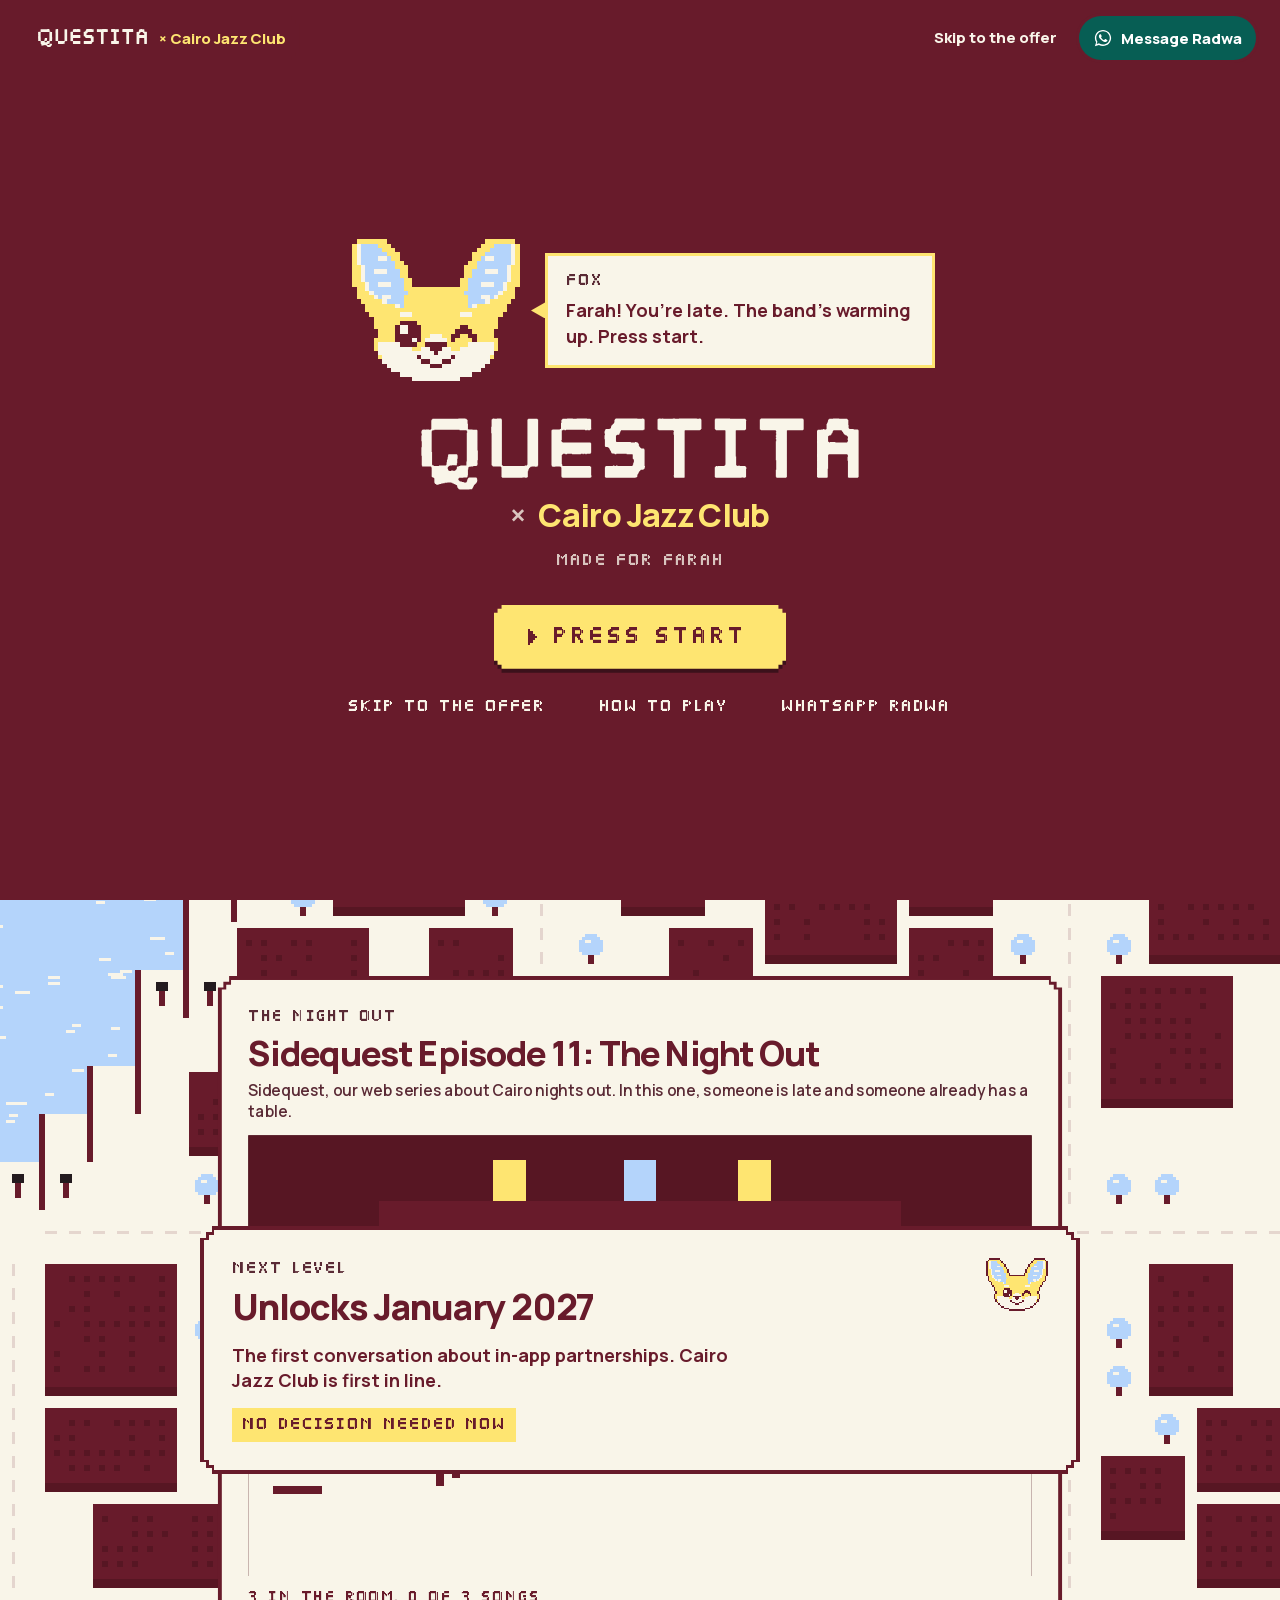
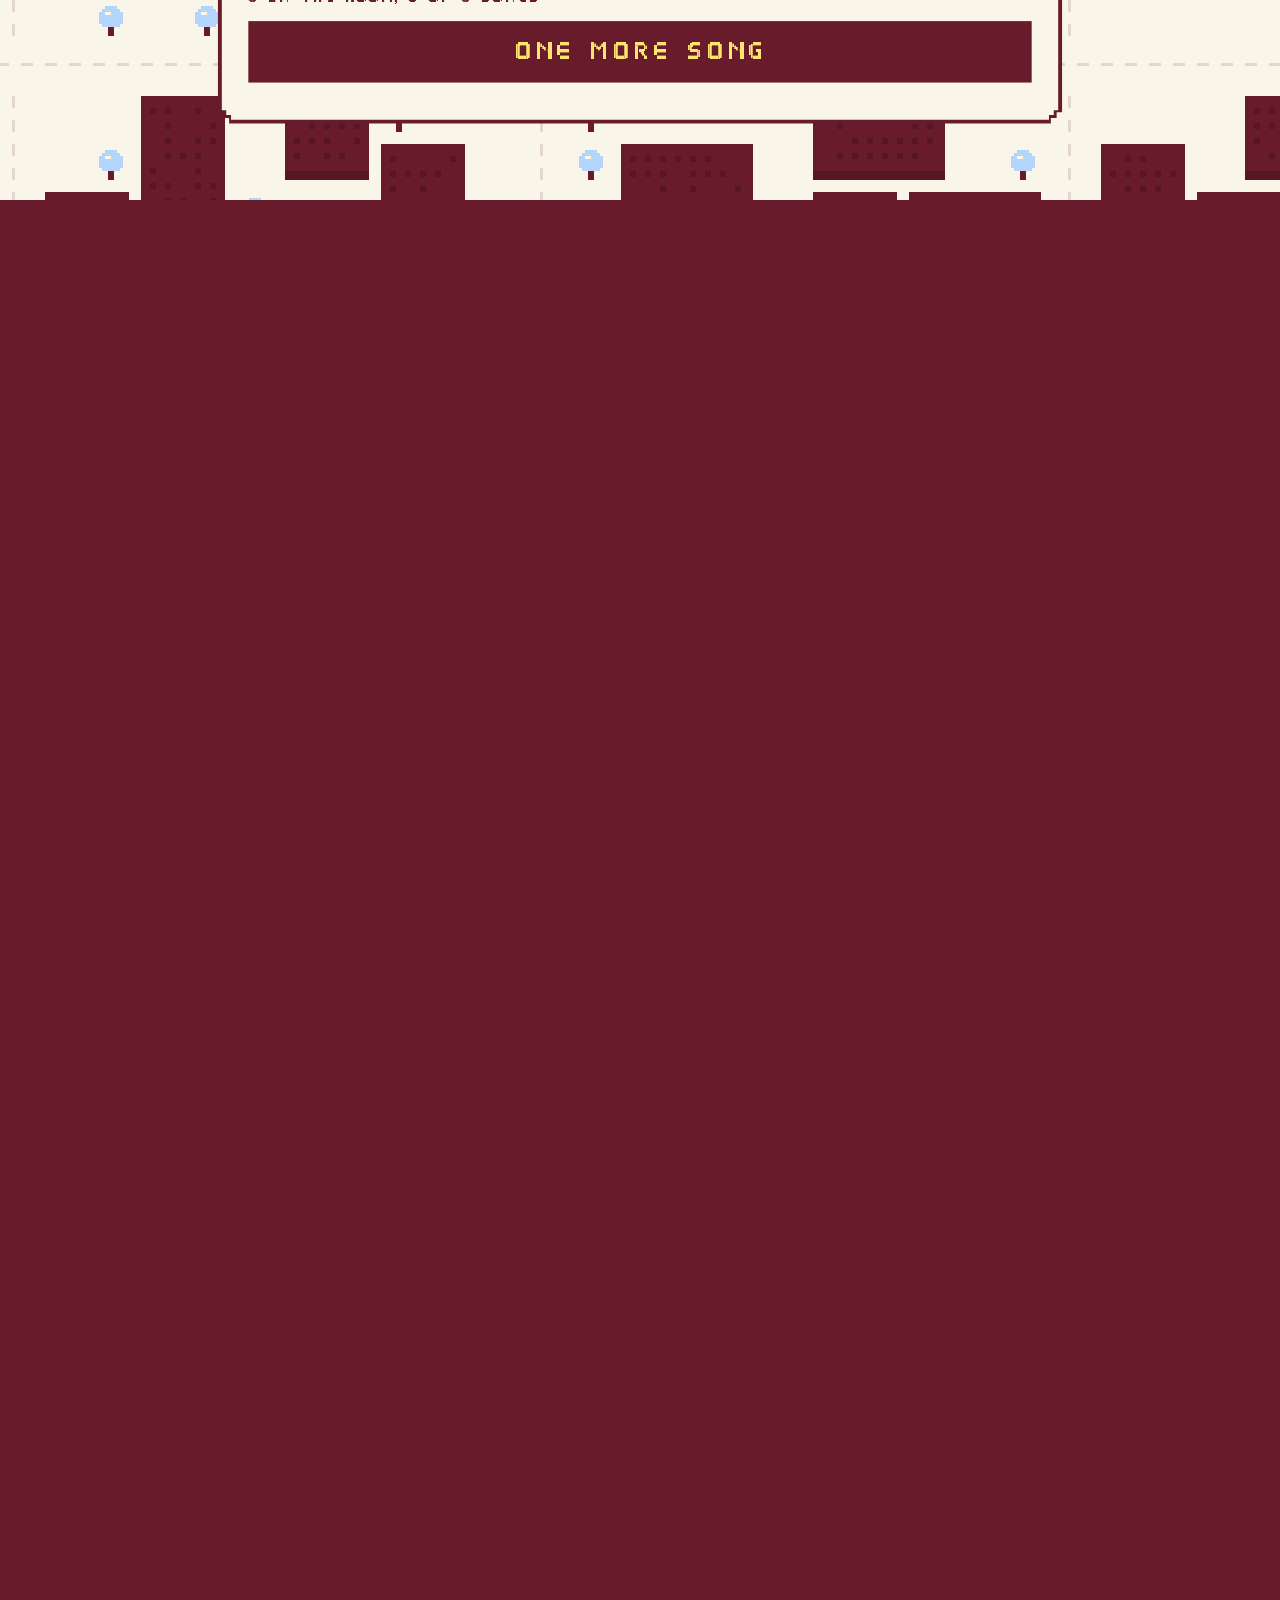
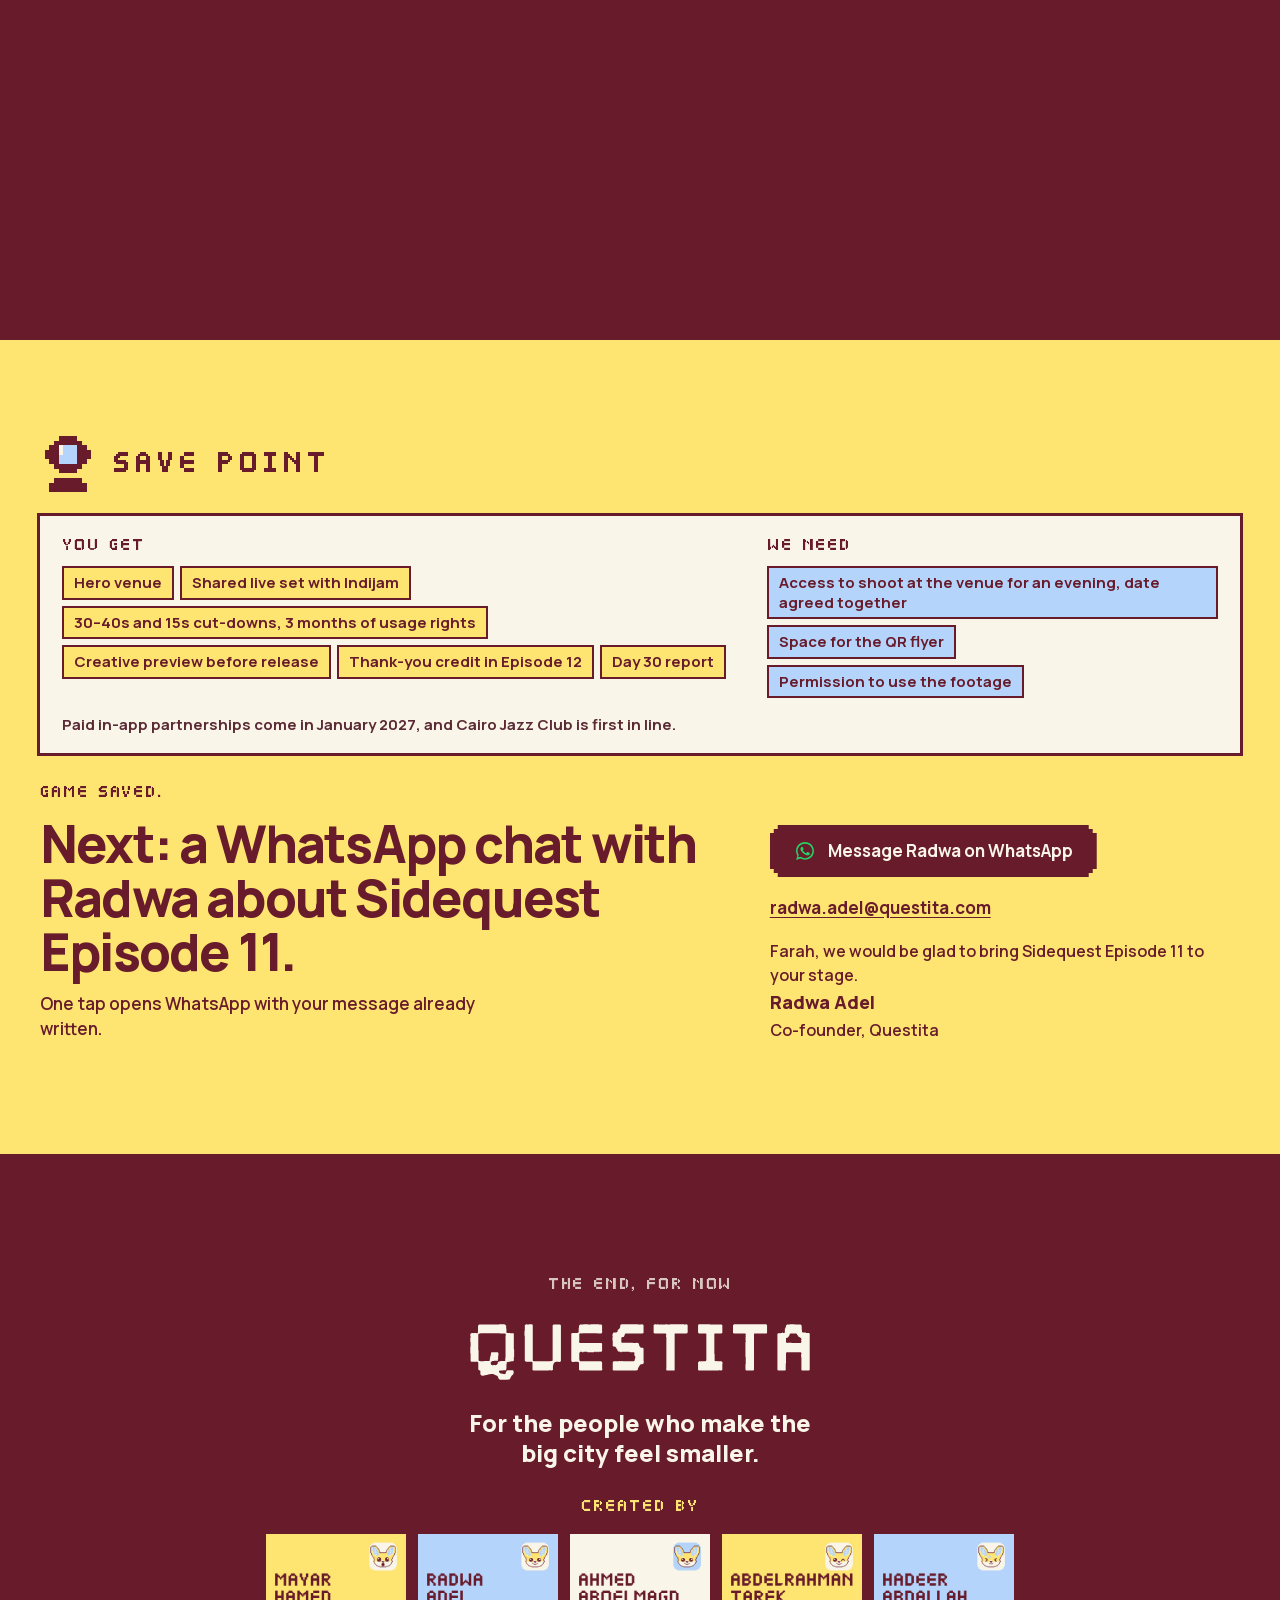
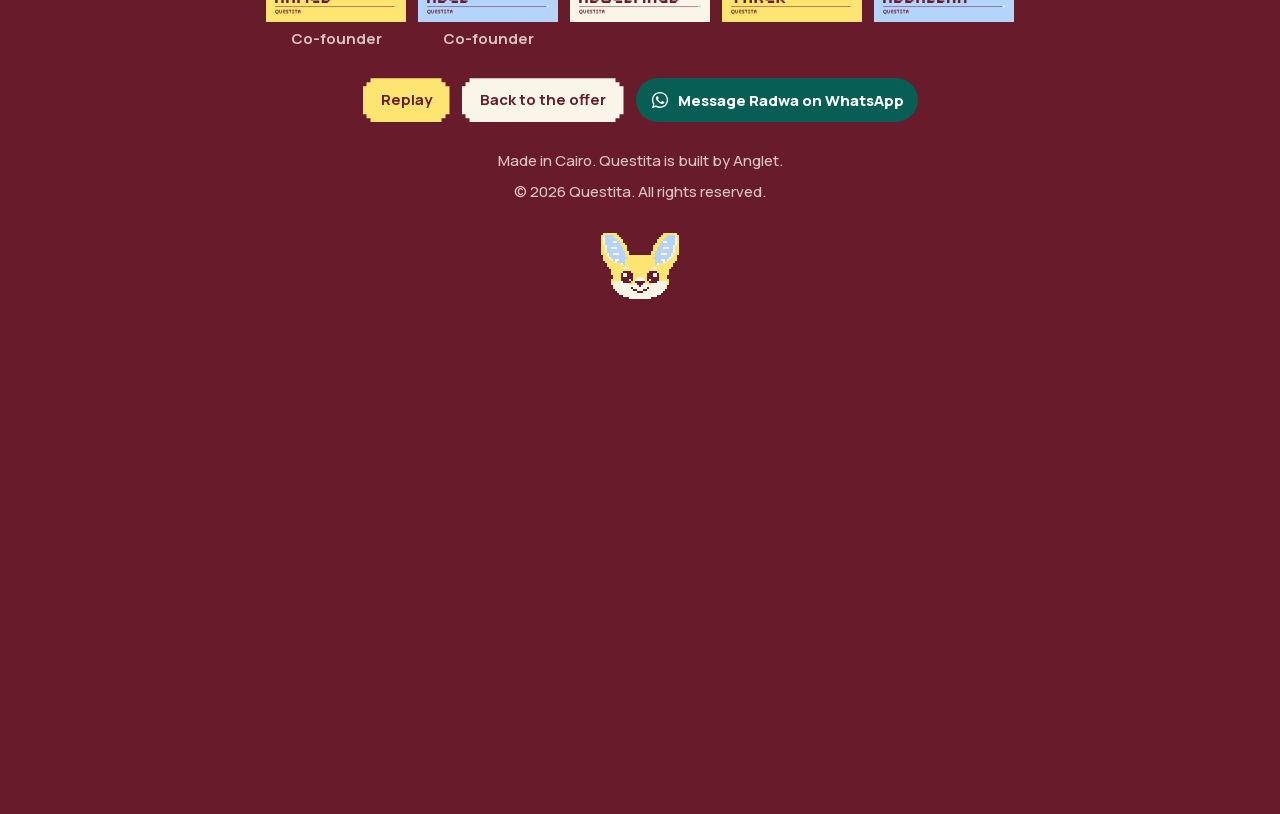
==== cairo-jazz-quest-a/index.html @ f8e09a94 "Publish Cairo Jazz Club pitch pages and version chooser Original page plus Options A, B and C, and a" ====
<!DOCTYPE html><html lang="en" class="manrope_8872c2a9-module__LE2TAW__variable pixel_f422333e-module__svXGYq__variable"><head><meta charSet="utf-8"/><meta name="viewport" content="width=device-width, initial-scale=1, viewport-fit=cover"/><link rel="preload" href="/_next/static/media/QuestitaPixelExtended-s.p.1l_4lceh2gwua.woff" as="font" crossorigin="" type="font/woff"/><link rel="preload" href="/_next/static/media/a343f882a40d2cc9-s.p.1sj6eobyi31rd.woff2" as="font" crossorigin="" type="font/woff2"/><link rel="preload" as="image" href="/fox/Questita_wordmark_coconutmilk.svg"/><link rel="stylesheet" href="/_next/static/chunks/1z2zkh447yaiy.css" data-precedence="next"/><link rel="stylesheet" href="/_next/static/chunks/3a187uwo_up68.css" data-precedence="next"/><link rel="preload" as="script" fetchPriority="low" href="/_next/static/chunks/1-_0vpsgswkva.js"/><script src="/_next/static/chunks/0hjd_rs7u2m0e.js" async=""></script><script src="/_next/static/chunks/1rj7ns8rte9vc.js" async=""></script><script src="/_next/static/chunks/turbopack-3wejimtpxeyr7.js" async=""></script><script src="/_next/static/chunks/1on7xxn29m-h7.js" async=""></script><script src="/_next/static/chunks/30-070nxgtt6w.js" async=""></script><script src="/_next/static/chunks/1-k0j6_ywgs4f.js" async=""></script><script src="/cairo-jazz-quest-a/cj-page.js" async=""></script><meta name="theme-color" content="#681B2B"/><title>Questita x Cairo Jazz: made for Farah</title><meta name="description" content="A private partnership proposal from Questita and Anglet, made for Farah at Cairo Jazz Club."/><meta name="robots" content="noindex, nofollow"/><meta property="og:title" content="Questita x Cairo Jazz: made for Farah"/><meta property="og:description" content="A private partnership proposal for Cairo Jazz."/><meta property="og:site_name" content="Questita"/><meta property="og:type" content="website"/><meta name="twitter:card" content="summary"/><meta name="twitter:title" content="Questita x Cairo Jazz: made for Farah"/><meta name="twitter:description" content="A private partnership proposal for Cairo Jazz."/><link rel="icon" href="/fox/Questita_app_icon.svg"/><meta name="next-size-adjust" content=""/><script>(function(){try{var d=document.documentElement,b="",p=location.pathname;if(b&&p.indexOf(b)===0)p=p.slice(b.length);if(p===''||p==='/'||p==='/index.html')return;if(matchMedia('(prefers-reduced-motion: reduce)').matches)return;d.classList.add('intro');if(p.indexOf('/poster')===0){var seen=null;try{seen=sessionStorage.getItem('questita:preloaded')}catch(e){}if(!seen)d.setAttribute('data-preload','')}setTimeout(function(){d.classList.remove('intro')},6000)}catch(e){}})();</script><script src="/_next/static/chunks/0cz1d0mv5g_q7.js" noModule=""></script><link rel="stylesheet" href="/cairo-jazz-quest-a/cj.css"/></head><body><div hidden=""><!--$--><!--/$--></div><div class="quest2 overflow-x-clip bg-merlot"><a href="#plain-stops" class="skip-link">Skip the game</a><div class="q2-hud"><div class="pointer-events-none fixed inset-x-0 top-0 z-50 flex items-start justify-between gap-3 px-3 pt-3 sm:px-6 sm:pt-4"><a href="#title" class="q2-panel px-bg pointer-events-auto flex shrink-0 items-center jq-hud-brand" aria-label="Questita x Cairo Jazz Club, back to the title screen"><img alt="" width="1148" height="189" class="h-[14px] w-auto min-[360px]:h-[16px] sm:h-[18px]" src="/fox/Questita_wordmark_coconutmilk.svg"><span class="jq-hud-x" aria-hidden="true">× Cairo Jazz Club</span></a><div class="pointer-events-auto flex items-center gap-1.5 min-[360px]:gap-2"><button type="button" class="jq-hud-skip q2-panel px-bg " tabindex="-1" aria-hidden="true">Skip to the offer</button><a href="https://wa.me/201158263387?text=Hi%20Radwa%2C%20it%E2%80%99s%20Farah%20from%20Cairo%20Jazz%20Club.%20I%20played%20the%20Episode%2011%20quest%20and%20I%E2%80%99d%20like%20to%20talk%20about%20it." target="_blank" rel="noopener noreferrer" class="jq-wa-pill" aria-label="Message Radwa on WhatsApp (opens WhatsApp)"><svg viewBox="0 0 32 32" class="jq-wa-ico" aria-hidden="true" focusable="false"><path fill="currentColor" d="M16 3C8.8 3 3 8.7 3 15.8c0 2.5.7 4.9 2 7L3 29l6.4-2c2 1.1 4.3 1.7 6.6 1.7 7.2 0 13-5.7 13-12.8S23.2 3 16 3zm0 23.4c-2.1 0-4.1-.6-5.9-1.7l-.4-.3-3.8 1.2 1.2-3.7-.3-.4a10.4 10.4 0 0 1-1.6-5.6C5.2 10 10 5.3 16 5.3s10.8 4.7 10.8 10.5S22 26.4 16 26.4zm5.9-7.8c-.3-.2-1.9-1-2.2-1-.3-.1-.5-.2-.7.2l-1 1.2c-.2.2-.4.2-.7.1-.3-.2-1.4-.5-2.6-1.6-1-.9-1.6-1.9-1.8-2.2-.2-.3 0-.5.1-.7l.5-.6.3-.5v-.6l-1-2.4c-.3-.6-.5-.5-.7-.5h-.6c-.2 0-.6.1-.9.4-.3.3-1.2 1.1-1.2 2.7s1.2 3.2 1.4 3.4c.2.2 2.4 3.6 5.8 5 .8.3 1.4.5 1.9.7.8.2 1.5.2 2.1.1.6-.1 1.9-.8 2.2-1.5.3-.7.3-1.3.2-1.5-.1-.1-.3-.2-.6-.3z"></path></svg><span class="jq-wa-long" aria-hidden="true">Message Radwa</span><span class="jq-wa-short" aria-hidden="true">WhatsApp</span></a><button type="button" class="q2-panel px-bg grid h-11 w-11 place-items-center text-coconut md:hidden" aria-expanded="false" aria-controls="q2-menu" aria-label="Open menu"><span class="burger " aria-hidden="true"></span></button></div></div><div class="q2-xp  " role="group" aria-label="Experience: 0 of 9 stops. Fast travel." inert=""><span class="font-px jq-xp-k text-coconut" aria-hidden="true">XP</span><span class="flex items-center"><button type="button" class="q2-cellbtn  " aria-label="The night out" aria-disabled="false"><span class="q2-xp-cell "></span></button><button type="button" class="q2-cellbtn is-locked " aria-label="The quest board, locked" aria-disabled="true"><span class="q2-xp-cell "></span></button><span class="jq-xp-route"><span class="jq-xp-route-k" aria-hidden="true">The route</span><span class="flex"><button type="button" class="q2-cellbtn is-locked " aria-label="Signpost 01, locked" aria-disabled="true"><span class="q2-xp-cell "></span></button><button type="button" class="q2-cellbtn is-locked " aria-label="Signpost 02, locked" aria-disabled="true"><span class="q2-xp-cell "></span></button><button type="button" class="q2-cellbtn is-locked " aria-label="Signpost 03, locked" aria-disabled="true"><span class="q2-xp-cell "></span></button><button type="button" class="q2-cellbtn is-locked " aria-label="Signpost 04, locked" aria-disabled="true"><span class="q2-xp-cell "></span></button></span></span><button type="button" class="q2-cellbtn is-locked " aria-label="Night falls, locked" aria-disabled="true"><span class="q2-xp-cell "></span></button><button type="button" class="q2-cellbtn is-locked " aria-label="Unlocks January 2027, locked" aria-disabled="true"><span class="q2-xp-cell "></span></button><button type="button" class="q2-cellbtn is-locked " aria-label="Save point, locked" aria-disabled="true"><span class="q2-xp-cell "></span></button></span></div><p class="jq-xp-count font-px " aria-hidden="true"><span class="jq-xp-count-k">XP</span> 0/9</p><div class="q2-controls" role="group" aria-label="Game controls"><button type="button" class="q2-ctl q2-panel px-bg" aria-label="Back: previous stop" aria-disabled="true"><span class="q2-ctl-tri is-back" aria-hidden="true"></span><span class="q2-ctl-label">Back</span></button><button type="button" class="q2-ctl q2-panel px-bg q2-ctl-auto " aria-pressed="false" aria-disabled="false" aria-label="Auto play"><span class="q2-ctl-led" aria-hidden="true"></span><span aria-hidden="true">Auto</span></button><button type="button" class="q2-ctl q2-panel px-bg is-primary" aria-label="Next stop" aria-disabled="false"><span class="q2-ctl-label">Next</span><span class="q2-ctl-tri" aria-hidden="true"></span></button><p class="sr-only" role="status" aria-live="polite"></p></div></div><main id="main" tabindex="-1" class="outline-none"><section id="title" aria-labelledby="q2-title" class="q2-title jq-title on-dark relative flex min-h-[100dvh] flex-col items-center justify-center bg-merlot px-4 pb-16 pt-28 text-center text-coconut"><div class="jq-title-a"><div class="jq-title-hook"><div class="q2-title-fox w-[164px] sm:w-[246px]"><div class="relative " role="img" aria-label="The Questita fox" data-frame="happy"><div style="transform-origin: 50% 80%;"><svg viewBox="0 0 41 35" width="100%" shape-rendering="crispEdges" class="h-auto w-full overflow-visible" focusable="false"><path d="M0 2h1v10h-1zM1 1h1v1h-1zM1 12h1v3h-1zM2 15h1v1h-1zM2 0h7v1h-7zM3 16h1v2h-1zM4 18h1v1h-1zM5 19h1v3h-1zM5 24h1v3h-1zM6 22h1v2h-1zM6 27h1v2h-1zM7 29h1v1h-1zM8 30h1v1h-1zM9 1h1v1h-1zM9 31h1v1h-1zM10 2h1v1h-1zM10 32h2v1h-2zM11 3h1v1h-1zM11 21h1v2h-1zM11 24h4v1h-4zM11 23h6v1h-6zM12 4h1v2h-1zM12 33h3v1h-3zM12 20h4v1h-4zM12 25h4v1h-4zM13 6h1v1h-1zM14 7h1v3h-1zM14 21h3v2h-3zM15 10h1v1h-1zM15 11h11v1h-11zM15 34h11v1h-11zM16 24h1v1h-1zM16 28h1v1h-1zM17 29h2v1h-2zM18 25h5v1h-5zM19 26h3v1h-3zM19 30h3v1h-3zM20 27h1v1h-1zM22 29h2v1h-2zM24 24h1v1h-1zM24 28h1v1h-1zM24 21h3v2h-3zM24 23h6v1h-6zM25 10h1v1h-1zM25 20h4v1h-4zM25 25h4v1h-4zM26 7h1v3h-1zM26 33h3v1h-3zM26 24h4v1h-4zM27 6h1v1h-1zM28 4h1v2h-1zM29 3h1v1h-1zM29 21h1v2h-1zM29 32h2v1h-2zM30 2h1v1h-1zM31 1h1v1h-1zM31 31h1v1h-1zM32 30h1v1h-1zM32 0h7v1h-7zM33 29h1v1h-1zM34 22h1v2h-1zM34 27h1v2h-1zM35 19h1v3h-1zM35 24h1v3h-1zM36 18h1v1h-1zM37 16h1v2h-1zM38 15h1v1h-1zM39 1h1v1h-1zM39 12h1v3h-1zM40 2h1v10h-1z" fill="#681B2B"></path><path d="M1 2h1v5h-1zM1 7h2v4h-2zM1 11h3v1h-3zM2 12h2v1h-2zM2 13h3v1h-3zM2 14h4v1h-4zM2 1h7v1h-7zM3 15h5v1h-5zM4 16h7v1h-7zM4 17h33v1h-33zM5 18h7v1h-7zM6 25h1v2h-1zM6 21h5v1h-5zM6 24h5v1h-5zM6 20h6v1h-6zM6 19h29v1h-29zM7 28h1v1h-1zM7 2h3v1h-3zM7 22h4v2h-4zM8 3h3v1h-3zM9 4h3v1h-3zM10 5h2v1h-2zM11 6h2v1h-2zM11 7h3v1h-3zM12 8h2v2h-2zM13 10h2v2h-2zM13 12h15v1h-15zM13 14h15v3h-15zM14 13h13v1h-13zM15 26h2v1h-2zM15 18h11v1h-11zM16 25h2v1h-2zM16 20h9v1h-9zM17 24h1v1h-1zM17 23h2v1h-2zM17 21h7v2h-7zM22 23h2v1h-2zM23 24h1v1h-1zM23 25h2v1h-2zM24 26h2v1h-2zM26 10h2v2h-2zM27 8h2v2h-2zM27 7h3v1h-3zM28 6h2v1h-2zM29 5h2v1h-2zM29 4h3v1h-3zM29 20h6v1h-6zM29 18h7v1h-7zM30 3h3v1h-3zM30 22h4v2h-4zM30 21h5v1h-5zM30 24h5v1h-5zM30 16h7v1h-7zM31 2h3v1h-3zM32 1h7v1h-7zM33 28h1v1h-1zM33 15h5v1h-5zM34 25h1v2h-1zM35 14h4v1h-4zM36 13h3v1h-3zM37 12h2v1h-2zM37 11h3v1h-3zM38 7h2v4h-2zM39 2h1v5h-1z" fill="#FEE571"></path><path d="M3 2h4v1h-4zM3 5h4v1h-4zM3 3h5v1h-5zM3 4h6v1h-6zM3 6h8v1h-8zM4 8h2v1h-2zM4 7h7v1h-7zM4 9h8v1h-8zM4 10h9v1h-9zM5 11h2v1h-2zM5 12h8v1h-8zM6 13h8v1h-8zM7 14h1v1h-1zM9 5h1v1h-1zM9 8h3v1h-3zM9 15h4v1h-4zM10 11h3v1h-3zM10 14h3v1h-3zM12 16h1v1h-1zM27 13h8v1h-8zM28 16h1v1h-1zM28 11h3v1h-3zM28 14h3v1h-3zM28 15h4v1h-4zM28 12h8v1h-8zM28 10h9v1h-9zM29 8h3v1h-3zM29 9h8v1h-8zM30 7h7v1h-7zM30 6h8v1h-8zM31 5h1v1h-1zM32 4h6v1h-6zM33 14h1v1h-1zM33 3h5v1h-5zM34 11h2v1h-2zM34 2h4v1h-4zM34 5h4v1h-4zM35 8h2v1h-2z" fill="#B4D4FB"></path><path d="M2 2h1v5h-1zM3 7h1v4h-1zM4 11h1v2h-1zM5 13h1v1h-1zM6 14h1v1h-1zM6 8h3v1h-3zM7 5h2v1h-2zM7 11h3v1h-3zM7 25h5v1h-5zM7 26h8v1h-8zM7 27h13v1h-13zM8 15h1v1h-1zM8 14h2v1h-2zM8 28h8v1h-8zM8 29h9v1h-9zM9 30h10v1h-10zM10 31h21v1h-21zM11 16h1v1h-1zM12 18h3v1h-3zM12 32h17v1h-17zM15 24h1v1h-1zM15 33h11v1h-11zM17 26h2v1h-2zM17 28h7v1h-7zM18 24h5v1h-5zM19 23h3v1h-3zM19 29h3v1h-3zM21 27h13v1h-13zM22 26h2v1h-2zM22 30h10v1h-10zM24 29h9v1h-9zM25 24h1v1h-1zM25 28h8v1h-8zM26 18h3v1h-3zM26 26h8v1h-8zM29 16h1v1h-1zM29 25h5v1h-5zM31 14h2v1h-2zM31 11h3v1h-3zM32 15h1v1h-1zM32 5h2v1h-2zM32 8h3v1h-3zM34 14h1v1h-1zM35 13h1v1h-1zM36 11h1v2h-1zM37 7h1v4h-1zM38 2h1v5h-1z" fill="#F9F5E9"></path><g><path d="M12 21h2v2h-2zM27 21h2v2h-2z" fill="#F9F5E9"></path></g></svg></div></div></div><p class="jq-bubble"><span class="jq-bubble-k font-px">Fox</span>Farah! You’re late. The band’s warming up. Press start.</p></div><div class="jq-lockup"><img alt="" width="1148" height="189" class="jq-logo-img jq-logo-title" src="/fox/Questita_wordmark_coconutmilk.svg"><h1 id="q2-title" class="jq-lockup-h"><span class="sr-only">Questita </span><span class="jq-lockup-x" aria-hidden="true">×</span><span class="sr-only">x </span><span>Cairo Jazz Club</span></h1></div><p class="jq-made">Made for Farah</p></div><div class="jq-title-b"><button type="button" class="btn btn-yellow jq-start font-px"><span class="q2-cursor" aria-hidden="true"></span>Press start</button><ul class="q2-menu jq-title-menu" aria-label="Menu"><li class="relative"><button type="button" class="font-px jq-sec"><span class="q2-cursor " aria-hidden="true"></span>Skip to the offer</button></li><li class="relative"><button type="button" aria-expanded="false" aria-controls="q2-how-line" class="font-px jq-sec"><span class="q2-cursor " aria-hidden="true"></span>How to play</button><div id="q2-how-line" class="q2-how q2-panel px-bg jq-how" hidden=""><ul><li><span class="jq-how-ico is-next" aria-hidden="true"><span class="q2-ctl-tri "></span></span><span>Tap Next to walk to the next stop.<span class="jq-how-key"> Keyboard: Space or →</span></span></li><li><span class="jq-how-ico is-back" aria-hidden="true"><span class="q2-ctl-tri is-back"></span></span><span>Tap Back to go one stop back.<span class="jq-how-key"> Keyboard: ←</span></span></li><li><span class="jq-how-ico is-bang" aria-hidden="true">!</span><span>Tap the ! on the map to open a quest.<span class="jq-how-key"> Keyboard: Tab, then Enter</span></span></li></ul></div></li><li class="relative"><button type="button" class="font-px jq-sec"><span class="q2-cursor " aria-hidden="true"></span>WhatsApp Radwa<span class="sr-only"> (opens WhatsApp)</span></button></li></ul></div></section><section id="map" aria-label="The map of Cairo" class="q2-scene relative bg-merlot"><div class="relative h-[100svh] w-full overflow-clip bg-coconut"><h2 class="sr-only">Play the quest</h2><canvas class="pixelated absolute inset-0" aria-hidden="true"></canvas><div class="pointer-events-none absolute left-0 top-0 will-change-transform"><div class="q2-bigsign   " aria-hidden="true" style="left: 1629.46px; top: 2857.46px;"><div class="q2-bigsign-clip"><div class="q2-bigsign-in"><div class="q2-bigsign-board px-frame px-corners" style="--step: 4px; --frame-w: 4px;"><div class="px-frame-in px-corners grid place-items-center bg-coconut" style="--step: 3px;"><span class="font-px q2-bigsign-num">01</span></div></div><span class="q2-bigsign-post"></span></div></div><span class="q2-bigsign-ground"></span><span class="q2-bigsign-label font-px t-px1">The venue</span></div><div class="q2-bigsign   " aria-hidden="true" style="left: 1814.41px; top: 3206.48px;"><div class="q2-bigsign-clip"><div class="q2-bigsign-in"><div class="q2-bigsign-board px-frame px-corners" style="--step: 4px; --frame-w: 4px;"><div class="px-frame-in px-corners grid place-items-center bg-coconut" style="--step: 3px;"><span class="font-px q2-bigsign-num">02</span></div></div><span class="q2-bigsign-post"></span></div></div><span class="q2-bigsign-ground"></span><span class="q2-bigsign-label font-px t-px1">Your channels</span></div><div class="q2-bigsign   " aria-hidden="true" style="left: 2061.89px; top: 3522.81px;"><div class="q2-bigsign-clip"><div class="q2-bigsign-in"><div class="q2-bigsign-board px-frame px-corners" style="--step: 4px; --frame-w: 4px;"><div class="px-frame-in px-corners grid place-items-center bg-coconut" style="--step: 3px;"><span class="font-px q2-bigsign-num">03</span></div></div><span class="q2-bigsign-post"></span></div></div><span class="q2-bigsign-ground"></span><span class="q2-bigsign-label font-px t-px1">Credit and numbers</span></div><div class="q2-bigsign   " aria-hidden="true" style="left: 2182.2px; top: 3901.47px;"><div class="q2-bigsign-clip"><div class="q2-bigsign-in"><div class="q2-bigsign-board px-frame px-corners" style="--step: 4px; --frame-w: 4px;"><div class="px-frame-in px-corners grid place-items-center bg-coconut" style="--step: 3px;"><span class="font-px q2-bigsign-num">04</span></div></div><span class="q2-bigsign-post"></span></div></div><span class="q2-bigsign-ground"></span><span class="q2-bigsign-label font-px t-px1">The flyer</span></div><div class="q2-bang " aria-hidden="true" style="left: 3047.16px; top: 536px;"><span>!</span></div><div class="q2-bang " aria-hidden="true" style="left: 2506.82px; top: 4424px;"><span>!</span></div><button type="button" class="q2-marker pointer-events-auto  " tabindex="-1" aria-hidden="true" aria-expanded="false" aria-label="Club quest: One More Song, A night out, a table to fill" style="left: 1980.35px; top: 1728px;"><span aria-hidden="true">!</span></button><div class="q2-avatar" aria-hidden="true"><div class="q2-avatar-in"><div class="relative " aria-hidden="true" data-frame="happy"><div style="transform-origin: 50% 80%;"><svg viewBox="0 0 41 35" width="100%" shape-rendering="crispEdges" class="h-auto w-full overflow-visible" focusable="false"><path d="M0 2h1v10h-1zM1 1h1v1h-1zM1 12h1v3h-1zM2 15h1v1h-1zM2 0h7v1h-7zM3 16h1v2h-1zM4 18h1v1h-1zM5 19h1v3h-1zM5 24h1v3h-1zM6 22h1v2h-1zM6 27h1v2h-1zM7 29h1v1h-1zM8 30h1v1h-1zM9 1h1v1h-1zM9 31h1v1h-1zM10 2h1v1h-1zM10 32h2v1h-2zM11 3h1v1h-1zM11 21h1v2h-1zM11 24h4v1h-4zM11 23h6v1h-6zM12 4h1v2h-1zM12 33h3v1h-3zM12 20h4v1h-4zM12 25h4v1h-4zM13 6h1v1h-1zM14 7h1v3h-1zM14 21h3v2h-3zM15 10h1v1h-1zM15 11h11v1h-11zM15 34h11v1h-11zM16 24h1v1h-1zM16 28h1v1h-1zM17 29h2v1h-2zM18 25h5v1h-5zM19 26h3v1h-3zM19 30h3v1h-3zM20 27h1v1h-1zM22 29h2v1h-2zM24 24h1v1h-1zM24 28h1v1h-1zM24 21h3v2h-3zM24 23h6v1h-6zM25 10h1v1h-1zM25 20h4v1h-4zM25 25h4v1h-4zM26 7h1v3h-1zM26 33h3v1h-3zM26 24h4v1h-4zM27 6h1v1h-1zM28 4h1v2h-1zM29 3h1v1h-1zM29 21h1v2h-1zM29 32h2v1h-2zM30 2h1v1h-1zM31 1h1v1h-1zM31 31h1v1h-1zM32 30h1v1h-1zM32 0h7v1h-7zM33 29h1v1h-1zM34 22h1v2h-1zM34 27h1v2h-1zM35 19h1v3h-1zM35 24h1v3h-1zM36 18h1v1h-1zM37 16h1v2h-1zM38 15h1v1h-1zM39 1h1v1h-1zM39 12h1v3h-1zM40 2h1v10h-1z" fill="#681B2B"></path><path d="M1 2h1v5h-1zM1 7h2v4h-2zM1 11h3v1h-3zM2 12h2v1h-2zM2 13h3v1h-3zM2 14h4v1h-4zM2 1h7v1h-7zM3 15h5v1h-5zM4 16h7v1h-7zM4 17h33v1h-33zM5 18h7v1h-7zM6 25h1v2h-1zM6 21h5v1h-5zM6 24h5v1h-5zM6 20h6v1h-6zM6 19h29v1h-29zM7 28h1v1h-1zM7 2h3v1h-3zM7 22h4v2h-4zM8 3h3v1h-3zM9 4h3v1h-3zM10 5h2v1h-2zM11 6h2v1h-2zM11 7h3v1h-3zM12 8h2v2h-2zM13 10h2v2h-2zM13 12h15v1h-15zM13 14h15v3h-15zM14 13h13v1h-13zM15 26h2v1h-2zM15 18h11v1h-11zM16 25h2v1h-2zM16 20h9v1h-9zM17 24h1v1h-1zM17 23h2v1h-2zM17 21h7v2h-7zM22 23h2v1h-2zM23 24h1v1h-1zM23 25h2v1h-2zM24 26h2v1h-2zM26 10h2v2h-2zM27 8h2v2h-2zM27 7h3v1h-3zM28 6h2v1h-2zM29 5h2v1h-2zM29 4h3v1h-3zM29 20h6v1h-6zM29 18h7v1h-7zM30 3h3v1h-3zM30 22h4v2h-4zM30 21h5v1h-5zM30 24h5v1h-5zM30 16h7v1h-7zM31 2h3v1h-3zM32 1h7v1h-7zM33 28h1v1h-1zM33 15h5v1h-5zM34 25h1v2h-1zM35 14h4v1h-4zM36 13h3v1h-3zM37 12h2v1h-2zM37 11h3v1h-3zM38 7h2v4h-2zM39 2h1v5h-1z" fill="#FEE571"></path><path d="M3 2h4v1h-4zM3 5h4v1h-4zM3 3h5v1h-5zM3 4h6v1h-6zM3 6h8v1h-8zM4 8h2v1h-2zM4 7h7v1h-7zM4 9h8v1h-8zM4 10h9v1h-9zM5 11h2v1h-2zM5 12h8v1h-8zM6 13h8v1h-8zM7 14h1v1h-1zM9 5h1v1h-1zM9 8h3v1h-3zM9 15h4v1h-4zM10 11h3v1h-3zM10 14h3v1h-3zM12 16h1v1h-1zM27 13h8v1h-8zM28 16h1v1h-1zM28 11h3v1h-3zM28 14h3v1h-3zM28 15h4v1h-4zM28 12h8v1h-8zM28 10h9v1h-9zM29 8h3v1h-3zM29 9h8v1h-8zM30 7h7v1h-7zM30 6h8v1h-8zM31 5h1v1h-1zM32 4h6v1h-6zM33 14h1v1h-1zM33 3h5v1h-5zM34 11h2v1h-2zM34 2h4v1h-4zM34 5h4v1h-4zM35 8h2v1h-2z" fill="#B4D4FB"></path><path d="M2 2h1v5h-1zM3 7h1v4h-1zM4 11h1v2h-1zM5 13h1v1h-1zM6 14h1v1h-1zM6 8h3v1h-3zM7 5h2v1h-2zM7 11h3v1h-3zM7 25h5v1h-5zM7 26h8v1h-8zM7 27h13v1h-13zM8 15h1v1h-1zM8 14h2v1h-2zM8 28h8v1h-8zM8 29h9v1h-9zM9 30h10v1h-10zM10 31h21v1h-21zM11 16h1v1h-1zM12 18h3v1h-3zM12 32h17v1h-17zM15 24h1v1h-1zM15 33h11v1h-11zM17 26h2v1h-2zM17 28h7v1h-7zM18 24h5v1h-5zM19 23h3v1h-3zM19 29h3v1h-3zM21 27h13v1h-13zM22 26h2v1h-2zM22 30h10v1h-10zM24 29h9v1h-9zM25 24h1v1h-1zM25 28h8v1h-8zM26 18h3v1h-3zM26 26h8v1h-8zM29 16h1v1h-1zM29 25h5v1h-5zM31 14h2v1h-2zM31 11h3v1h-3zM32 15h1v1h-1zM32 5h2v1h-2zM32 8h3v1h-3zM34 14h1v1h-1zM35 13h1v1h-1zM36 11h1v2h-1zM37 7h1v4h-1zM38 2h1v5h-1z" fill="#F9F5E9"></path><g><path d="M12 21h2v2h-2zM27 21h2v2h-2z" fill="#F9F5E9"></path></g></svg></div></div></div></div></div><div class="pointer-events-none absolute inset-0 z-20" aria-hidden="true"></div><div class="q2-vig-wrap "><div class="q2-vig " inert=""><div class="q2-vignette px-frame px-corners" style="--step: 6px;"><div class="px-frame-in px-corners q2-vignette-in jq-sign-in bg-coconut" data-lenis-prevent="" style="--step: 5px;"><div class="q2-vignette-copy"><p class="font-px jq-px16 text-body">Sidequest Episode 11</p><h3 class="q2-vignette-title"><span class="q2-yshadow">01</span> The venue</h3><ul class="jq-cards"><li class="jq-card"><p class="jq-card-t">Hero venue</p><p class="jq-card-d">Cairo Jazz Club is the setting of Sidequest Episode 11, The Night Out.</p></li><li class="jq-card"><p class="jq-card-t">Shared live set</p><p class="jq-card-d">A shared live set with the band Indijam inside the episode.</p></li></ul></div></div></div><span class="q2-next font-px t-px1" aria-hidden="true">Next <span class="q2-next-caret"></span></span></div><div class="q2-vig " inert=""><div class="q2-vignette px-frame px-corners" style="--step: 6px;"><div class="px-frame-in px-corners q2-vignette-in jq-sign-in bg-coconut" data-lenis-prevent="" style="--step: 5px;"><div class="q2-vignette-copy"><p class="font-px jq-px16 text-body">Sidequest Episode 11</p><h3 class="q2-vignette-title"><span class="q2-yshadow">02</span> Your channels</h3><ul class="jq-cards"><li class="jq-card"><p class="jq-card-t">Content cut-downs</p><p class="jq-card-d">30 to 40 second and 15 second versions for the club, with 3 months of usage rights.</p></li><li class="jq-card"><p class="jq-card-t">Creative preview</p><p class="jq-card-d">The club sees the scene before it goes live.</p></li></ul></div></div></div><span class="q2-next font-px t-px1" aria-hidden="true">Next <span class="q2-next-caret"></span></span></div><div class="q2-vig " inert=""><div class="q2-vignette px-frame px-corners" style="--step: 6px;"><div class="px-frame-in px-corners q2-vignette-in jq-sign-in bg-coconut" data-lenis-prevent="" style="--step: 5px;"><div class="q2-vignette-copy"><p class="font-px jq-px16 text-body">Sidequest Episode 11</p><h3 class="q2-vignette-title"><span class="q2-yshadow">03</span> Credit and numbers</h3><ul class="jq-cards"><li class="jq-card"><p class="jq-card-t">Recap credit</p><p class="jq-card-d">A thank-you mention in the Episode 12 recap.</p></li><li class="jq-card"><p class="jq-card-t">Day 30 report</p><p class="jq-card-d">A day 30 report on how the episode performed.</p></li></ul></div></div></div><span class="q2-next font-px t-px1" aria-hidden="true">Next <span class="q2-next-caret"></span></span></div><div class="q2-vig " inert=""><div class="q2-vignette px-frame px-corners" style="--step: 6px;"><div class="px-frame-in px-corners q2-vignette-in jq-sign-in bg-coconut" data-lenis-prevent="" style="--step: 5px;"><div class="q2-vignette-copy"><p class="font-px jq-px16 text-body">Sidequest Episode 11</p><h3 class="q2-vignette-title"><span class="q2-yshadow">04</span> The flyer</h3><ul class="jq-cards"><li class="jq-card"><p class="jq-card-t">QR flyer</p><p class="jq-card-d">A QR flyer for the club, pointing your guests to the app.</p></li></ul></div></div></div><span class="q2-next font-px t-px1" aria-hidden="true">Next <span class="q2-next-caret"></span></span></div></div><div class="q2-popup-wrap "></div><div class="q2-overlay " inert=""><div class="q2-fit"><div class="q2-window px-frame px-corners" style="--step: 6px;"><div class="px-frame-in px-corners bg-coconut p-5 sm:p-7" style="--step: 5px;"><p class="font-px t-px1 text-body">The night out</p><h2 id="scene-map" class="mt-2 text-[clamp(1.5rem,3vw,2.25rem)] font-extrabold leading-[1.08] tracking-[-0.03em] text-merlot">Sidequest Episode 11: The Night Out</h2><p class="jq-lead">Sidequest, our web series about Cairo nights out. In this one, someone is late and someone already has a table.</p><svg viewBox="0 0 96 54" class="jq-scene" shape-rendering="crispEdges" aria-hidden="true" focusable="false"><rect x="0" y="0" width="96" height="54" fill="#571623"></rect><rect x="16" y="8" width="64" height="6" fill="#681B2B"></rect><rect x="30" y="3" width="4" height="5" fill="#FEE571"></rect><rect x="46" y="3" width="4" height="5" fill="#B4D4FB"></rect><rect x="60" y="3" width="4" height="5" fill="#FEE571"></rect><rect x="0" y="20" width="96" height="34" fill="#F9F5E9"></rect><rect x="2" y="24" width="9" height="16" fill="#681B2B"></rect><rect x="3" y="25" width="7" height="14" fill="#571623"></rect><rect x="80" y="28" width="13" height="5" fill="#681B2B"></rect><rect x="82" y="32" width="1" height="6" fill="#681B2B"></rect><rect x="90" y="32" width="1" height="6" fill="#681B2B"></rect><rect x="84" y="19" width="3" height="3" fill="#681B2B"></rect><rect x="85" y="20" width="1" height="1" fill="#F9F5E9"></rect><rect x="83" y="22" width="5" height="3" fill="#FEE571"></rect><rect x="84" y="25" width="1" height="3" fill="#681B2B"></rect><rect x="86" y="25" width="1" height="2" fill="#681B2B"></rect><rect x="3" y="43" width="6" height="1" fill="#681B2B"></rect><rect x="9" y="30" width="3" height="3" fill="#681B2B"></rect><rect x="10" y="31" width="1" height="1" fill="#F9F5E9"></rect><rect x="8" y="33" width="5" height="3" fill="#FEE571"></rect><rect x="9" y="36" width="1" height="3" fill="#681B2B"></rect><rect x="11" y="36" width="1" height="2" fill="#681B2B"></rect><rect x="23" y="34" width="3" height="3" fill="#681B2B"></rect><rect x="24" y="35" width="1" height="1" fill="#F9F5E9"></rect><rect x="22" y="37" width="5" height="3" fill="#B4D4FB"></rect><rect x="23" y="40" width="1" height="3" fill="#681B2B"></rect><rect x="25" y="40" width="1" height="2" fill="#681B2B"></rect><rect x="37" y="30" width="3" height="3" fill="#681B2B"></rect><rect x="38" y="31" width="1" height="1" fill="#F9F5E9"></rect><rect x="36" y="33" width="5" height="3" fill="#FEE571"></rect><rect x="37" y="36" width="1" height="3" fill="#681B2B"></rect><rect x="39" y="36" width="1" height="2" fill="#681B2B"></rect></svg><div class="jq-notes" aria-hidden="true"></div><p class="jq-count font-px jq-px16">3 in the room, 0 of 3 songs</p><button type="button" aria-disabled="false" class="jq-song font-px">One more song</button><p class="jq-payoff"></p></div></div></div></div><div class="q2-overlay " inert=""><div class="q2-fit"><div class="q2-window px-frame px-corners" style="--step: 6px;"><div class="px-frame-in px-corners bg-coconut p-5 sm:p-7" style="--step: 5px;"><div class="flex items-start justify-between gap-4"><div class="min-w-0"><p class="font-px jq-px16 text-body">Next level</p><h2 id="unlock-map" class="mt-2 text-[clamp(1.5rem,3vw,2.25rem)] font-extrabold leading-[1.08] tracking-[-0.03em] text-merlot">Unlocks January 2027</h2></div><div class="w-[62px] shrink-0" aria-hidden="true"><div class="relative " aria-hidden="true" data-frame="wink"><div style="transform-origin: 50% 80%;"><svg viewBox="0 0 41 35" width="100%" shape-rendering="crispEdges" class="h-auto w-full overflow-visible" focusable="false"><path d="M0 2h1v10h-1zM1 1h1v1h-1zM1 12h1v3h-1zM2 15h1v1h-1zM2 0h7v1h-7zM3 16h1v2h-1zM4 18h1v1h-1zM5 19h1v3h-1zM5 24h1v3h-1zM6 22h1v2h-1zM6 27h1v2h-1zM7 29h1v1h-1zM8 30h1v1h-1zM9 1h1v1h-1zM9 31h1v1h-1zM10 2h1v1h-1zM10 32h2v1h-2zM11 3h1v1h-1zM11 21h1v2h-1zM11 24h4v1h-4zM11 23h6v1h-6zM12 4h1v2h-1zM12 33h3v1h-3zM12 20h4v1h-4zM12 25h4v1h-4zM13 6h1v1h-1zM14 7h1v3h-1zM14 21h3v2h-3zM15 10h1v1h-1zM15 11h11v1h-11zM15 34h11v1h-11zM16 24h1v1h-1zM16 28h1v1h-1zM17 29h2v1h-2zM18 25h5v1h-5zM19 26h3v1h-3zM19 30h3v1h-3zM20 27h1v1h-1zM22 29h2v1h-2zM24 24h1v1h-1zM24 28h1v1h-1zM24 23h2v1h-2zM25 10h1v1h-1zM25 22h4v1h-4zM26 7h1v3h-1zM26 21h2v1h-2zM26 33h3v1h-3zM27 6h1v1h-1zM28 4h1v2h-1zM28 23h2v1h-2zM29 3h1v1h-1zM29 24h1v1h-1zM29 32h2v1h-2zM30 2h1v1h-1zM31 1h1v1h-1zM31 31h1v1h-1zM32 30h1v1h-1zM32 0h7v1h-7zM33 29h1v1h-1zM34 22h1v2h-1zM34 27h1v2h-1zM35 19h1v3h-1zM35 24h1v3h-1zM36 18h1v1h-1zM37 16h1v2h-1zM38 15h1v1h-1zM39 1h1v1h-1zM39 12h1v3h-1zM40 2h1v10h-1z" fill="#681B2B"></path><path d="M1 2h1v5h-1zM1 7h2v4h-2zM1 11h3v1h-3zM2 12h2v1h-2zM2 13h3v1h-3zM2 14h4v1h-4zM2 1h7v1h-7zM3 15h5v1h-5zM4 16h7v1h-7zM4 17h33v1h-33zM5 18h7v1h-7zM6 25h1v2h-1zM6 21h5v1h-5zM6 24h5v1h-5zM6 20h6v1h-6zM6 19h29v1h-29zM7 28h1v1h-1zM7 2h3v1h-3zM7 22h4v2h-4zM8 3h3v1h-3zM9 4h3v1h-3zM10 5h2v1h-2zM11 6h2v1h-2zM11 7h3v1h-3zM12 8h2v2h-2zM13 10h2v2h-2zM13 12h15v1h-15zM13 14h15v3h-15zM14 13h13v1h-13zM15 26h2v1h-2zM15 18h11v1h-11zM16 25h2v1h-2zM16 20h19v1h-19zM17 24h1v1h-1zM17 23h2v1h-2zM17 22h8v1h-8zM17 21h9v1h-9zM22 23h2v1h-2zM23 24h1v1h-1zM23 25h5v1h-5zM24 26h2v1h-2zM25 24h4v1h-4zM26 10h2v2h-2zM26 23h2v1h-2zM27 8h2v2h-2zM27 7h3v1h-3zM28 6h2v1h-2zM28 21h7v1h-7zM29 5h2v1h-2zM29 4h3v1h-3zM29 22h5v1h-5zM29 18h7v1h-7zM30 3h3v1h-3zM30 23h4v1h-4zM30 24h5v1h-5zM30 16h7v1h-7zM31 2h3v1h-3zM32 1h7v1h-7zM33 28h1v1h-1zM33 15h5v1h-5zM34 25h1v2h-1zM35 14h4v1h-4zM36 13h3v1h-3zM37 12h2v1h-2zM37 11h3v1h-3zM38 7h2v4h-2zM39 2h1v5h-1z" fill="#FEE571"></path><path d="M3 2h4v1h-4zM3 5h4v1h-4zM3 3h5v1h-5zM3 4h6v1h-6zM3 6h8v1h-8zM4 8h2v1h-2zM4 7h7v1h-7zM4 9h8v1h-8zM4 10h9v1h-9zM5 11h2v1h-2zM5 12h8v1h-8zM6 13h8v1h-8zM7 14h1v1h-1zM9 5h1v1h-1zM9 8h3v1h-3zM9 15h4v1h-4zM10 11h3v1h-3zM10 14h3v1h-3zM12 16h1v1h-1zM27 13h8v1h-8zM28 16h1v1h-1zM28 11h3v1h-3zM28 14h3v1h-3zM28 15h4v1h-4zM28 12h8v1h-8zM28 10h9v1h-9zM29 8h3v1h-3zM29 9h8v1h-8zM30 7h7v1h-7zM30 6h8v1h-8zM31 5h1v1h-1zM32 4h6v1h-6zM33 14h1v1h-1zM33 3h5v1h-5zM34 11h2v1h-2zM34 2h4v1h-4zM34 5h4v1h-4zM35 8h2v1h-2z" fill="#B4D4FB"></path><path d="M2 2h1v5h-1zM3 7h1v4h-1zM4 11h1v2h-1zM5 13h1v1h-1zM6 14h1v1h-1zM6 8h3v1h-3zM7 5h2v1h-2zM7 11h3v1h-3zM7 25h5v1h-5zM7 26h8v1h-8zM7 27h13v1h-13zM8 15h1v1h-1zM8 14h2v1h-2zM8 28h8v1h-8zM8 29h9v1h-9zM9 30h10v1h-10zM10 31h21v1h-21zM11 16h1v1h-1zM12 18h3v1h-3zM12 32h17v1h-17zM15 24h1v1h-1zM15 33h11v1h-11zM17 26h2v1h-2zM17 28h7v1h-7zM18 24h5v1h-5zM19 23h3v1h-3zM19 29h3v1h-3zM21 27h13v1h-13zM22 26h2v1h-2zM22 30h10v1h-10zM24 29h9v1h-9zM25 28h8v1h-8zM26 18h3v1h-3zM26 26h8v1h-8zM28 25h6v1h-6zM29 16h1v1h-1zM31 14h2v1h-2zM31 11h3v1h-3zM32 15h1v1h-1zM32 5h2v1h-2zM32 8h3v1h-3zM34 14h1v1h-1zM35 13h1v1h-1zM36 11h1v2h-1zM37 7h1v4h-1zM38 2h1v5h-1z" fill="#F9F5E9"></path><g><path d="M12 21h2v2h-2z" fill="#F9F5E9"></path></g></svg></div></div></div></div><p class="jq-unlock">The first conversation about in-app partnerships. Cairo Jazz Club is first in line.</p><p class="jq-unlock-k font-px jq-px16">No decision needed now</p></div></div></div></div><div class="q2-dialog  q2-dialog-map"><div class="q2-dialog-frame px-corners"><div class="q2-dialog-in px-corners flex items-start gap-4 sm:gap-5"><div class="q2-dialog-port w-[62px] shrink-0 sm:w-[82px]"><div class="px-corners bg-blue p-1.5" style="--step: 3px;"><div class="relative " aria-hidden="true" data-frame="happy"><div style="transform-origin: 50% 80%;"><svg viewBox="0 0 41 35" width="100%" shape-rendering="crispEdges" class="h-auto w-full overflow-visible" focusable="false"><path d="M0 2h1v10h-1zM1 1h1v1h-1zM1 12h1v3h-1zM2 15h1v1h-1zM2 0h7v1h-7zM3 16h1v2h-1zM4 18h1v1h-1zM5 19h1v3h-1zM5 24h1v3h-1zM6 22h1v2h-1zM6 27h1v2h-1zM7 29h1v1h-1zM8 30h1v1h-1zM9 1h1v1h-1zM9 31h1v1h-1zM10 2h1v1h-1zM10 32h2v1h-2zM11 3h1v1h-1zM11 21h1v2h-1zM11 24h4v1h-4zM11 23h6v1h-6zM12 4h1v2h-1zM12 33h3v1h-3zM12 20h4v1h-4zM12 25h4v1h-4zM13 6h1v1h-1zM14 7h1v3h-1zM14 21h3v2h-3zM15 10h1v1h-1zM15 11h11v1h-11zM15 34h11v1h-11zM16 24h1v1h-1zM16 28h1v1h-1zM17 29h2v1h-2zM18 25h5v1h-5zM19 26h3v1h-3zM19 30h3v1h-3zM20 27h1v1h-1zM22 29h2v1h-2zM24 24h1v1h-1zM24 28h1v1h-1zM24 21h3v2h-3zM24 23h6v1h-6zM25 10h1v1h-1zM25 20h4v1h-4zM25 25h4v1h-4zM26 7h1v3h-1zM26 33h3v1h-3zM26 24h4v1h-4zM27 6h1v1h-1zM28 4h1v2h-1zM29 3h1v1h-1zM29 21h1v2h-1zM29 32h2v1h-2zM30 2h1v1h-1zM31 1h1v1h-1zM31 31h1v1h-1zM32 30h1v1h-1zM32 0h7v1h-7zM33 29h1v1h-1zM34 22h1v2h-1zM34 27h1v2h-1zM35 19h1v3h-1zM35 24h1v3h-1zM36 18h1v1h-1zM37 16h1v2h-1zM38 15h1v1h-1zM39 1h1v1h-1zM39 12h1v3h-1zM40 2h1v10h-1z" fill="#681B2B"></path><path d="M1 2h1v5h-1zM1 7h2v4h-2zM1 11h3v1h-3zM2 12h2v1h-2zM2 13h3v1h-3zM2 14h4v1h-4zM2 1h7v1h-7zM3 15h5v1h-5zM4 16h7v1h-7zM4 17h33v1h-33zM5 18h7v1h-7zM6 25h1v2h-1zM6 21h5v1h-5zM6 24h5v1h-5zM6 20h6v1h-6zM6 19h29v1h-29zM7 28h1v1h-1zM7 2h3v1h-3zM7 22h4v2h-4zM8 3h3v1h-3zM9 4h3v1h-3zM10 5h2v1h-2zM11 6h2v1h-2zM11 7h3v1h-3zM12 8h2v2h-2zM13 10h2v2h-2zM13 12h15v1h-15zM13 14h15v3h-15zM14 13h13v1h-13zM15 26h2v1h-2zM15 18h11v1h-11zM16 25h2v1h-2zM16 20h9v1h-9zM17 24h1v1h-1zM17 23h2v1h-2zM17 21h7v2h-7zM22 23h2v1h-2zM23 24h1v1h-1zM23 25h2v1h-2zM24 26h2v1h-2zM26 10h2v2h-2zM27 8h2v2h-2zM27 7h3v1h-3zM28 6h2v1h-2zM29 5h2v1h-2zM29 4h3v1h-3zM29 20h6v1h-6zM29 18h7v1h-7zM30 3h3v1h-3zM30 22h4v2h-4zM30 21h5v1h-5zM30 24h5v1h-5zM30 16h7v1h-7zM31 2h3v1h-3zM32 1h7v1h-7zM33 28h1v1h-1zM33 15h5v1h-5zM34 25h1v2h-1zM35 14h4v1h-4zM36 13h3v1h-3zM37 12h2v1h-2zM37 11h3v1h-3zM38 7h2v4h-2zM39 2h1v5h-1z" fill="#FEE571"></path><path d="M3 2h4v1h-4zM3 5h4v1h-4zM3 3h5v1h-5zM3 4h6v1h-6zM3 6h8v1h-8zM4 8h2v1h-2zM4 7h7v1h-7zM4 9h8v1h-8zM4 10h9v1h-9zM5 11h2v1h-2zM5 12h8v1h-8zM6 13h8v1h-8zM7 14h1v1h-1zM9 5h1v1h-1zM9 8h3v1h-3zM9 15h4v1h-4zM10 11h3v1h-3zM10 14h3v1h-3zM12 16h1v1h-1zM27 13h8v1h-8zM28 16h1v1h-1zM28 11h3v1h-3zM28 14h3v1h-3zM28 15h4v1h-4zM28 12h8v1h-8zM28 10h9v1h-9zM29 8h3v1h-3zM29 9h8v1h-8zM30 7h7v1h-7zM30 6h8v1h-8zM31 5h1v1h-1zM32 4h6v1h-6zM33 14h1v1h-1zM33 3h5v1h-5zM34 11h2v1h-2zM34 2h4v1h-4zM34 5h4v1h-4zM35 8h2v1h-2z" fill="#B4D4FB"></path><path d="M2 2h1v5h-1zM3 7h1v4h-1zM4 11h1v2h-1zM5 13h1v1h-1zM6 14h1v1h-1zM6 8h3v1h-3zM7 5h2v1h-2zM7 11h3v1h-3zM7 25h5v1h-5zM7 26h8v1h-8zM7 27h13v1h-13zM8 15h1v1h-1zM8 14h2v1h-2zM8 28h8v1h-8zM8 29h9v1h-9zM9 30h10v1h-10zM10 31h21v1h-21zM11 16h1v1h-1zM12 18h3v1h-3zM12 32h17v1h-17zM15 24h1v1h-1zM15 33h11v1h-11zM17 26h2v1h-2zM17 28h7v1h-7zM18 24h5v1h-5zM19 23h3v1h-3zM19 29h3v1h-3zM21 27h13v1h-13zM22 26h2v1h-2zM22 30h10v1h-10zM24 29h9v1h-9zM25 24h1v1h-1zM25 28h8v1h-8zM26 18h3v1h-3zM26 26h8v1h-8zM29 16h1v1h-1zM29 25h5v1h-5zM31 14h2v1h-2zM31 11h3v1h-3zM32 15h1v1h-1zM32 5h2v1h-2zM32 8h3v1h-3zM34 14h1v1h-1zM35 13h1v1h-1zM36 11h1v2h-1zM37 7h1v4h-1zM38 2h1v5h-1z" fill="#F9F5E9"></path><g><path d="M12 21h2v2h-2zM27 21h2v2h-2z" fill="#F9F5E9"></path></g></svg></div></div></div></div><div class="min-w-0 flex-1"><p class="font-px t-px1 text-body">Fox</p><p class="sr-only"></p><p aria-hidden="true" class="mt-1.5 text-[1rem] font-semibold leading-snug text-merlot sm:text-[1.1875rem]"><span></span><span class="invisible"></span></p></div><span class="q2-next q2-caret font-px t-px1 is-done" aria-hidden="true">Next <span class="q2-next-caret"></span></span></div></div></div></div></section><div class="q2-reduced-only bg-coconut pt-20"><canvas aria-hidden="true" class="pixelated block h-auto w-full"></canvas></div><section id="plain-stops" tabindex="-1" aria-label="The quest, as a list" aria-hidden="true" inert="" class="q2-plain "><div class="mx-auto flex max-w-[860px] flex-col gap-14 px-4 py-24 sm:px-8"><div data-q2-stop="why-a" data-q2-off="88"><h2 class="q2-plain-h">Stop 1: The night out</h2><div class="q2-dialog-frame px-corners"><div class="q2-dialog-in px-corners flex items-start gap-4"><div class="w-[62px] shrink-0" aria-hidden="true"><div class="px-corners bg-blue p-1.5" style="--step: 3px;"><div class="relative " aria-hidden="true" data-frame="oops"><div style="transform-origin: 50% 80%;"><svg viewBox="0 0 41 35" width="100%" shape-rendering="crispEdges" class="h-auto w-full overflow-visible" focusable="false"><path d="M0 2h1v10h-1zM1 1h1v1h-1zM1 12h1v3h-1zM2 15h1v1h-1zM2 0h7v1h-7zM3 16h1v2h-1zM4 18h1v1h-1zM5 19h1v3h-1zM5 24h1v3h-1zM6 22h1v2h-1zM6 27h1v2h-1zM7 29h1v1h-1zM8 30h1v1h-1zM9 1h1v1h-1zM9 31h1v1h-1zM10 2h1v1h-1zM10 32h2v1h-2zM11 3h1v1h-1zM11 20h2v1h-2zM11 25h2v1h-2zM12 4h1v2h-1zM12 21h2v1h-2zM12 24h2v1h-2zM12 33h3v1h-3zM13 6h1v1h-1zM13 22h2v2h-2zM14 7h1v3h-1zM15 10h1v1h-1zM15 11h11v1h-11zM15 34h11v1h-11zM17 28h1v1h-1zM18 25h5v1h-5zM18 29h5v1h-5zM19 26h3v1h-3zM20 27h1v1h-1zM23 28h1v1h-1zM25 10h1v1h-1zM26 7h1v3h-1zM26 22h2v2h-2zM26 33h3v1h-3zM27 6h1v1h-1zM27 21h2v1h-2zM27 24h2v1h-2zM28 4h1v2h-1zM28 20h2v1h-2zM28 25h2v1h-2zM29 3h1v1h-1zM29 32h2v1h-2zM30 2h1v1h-1zM31 1h1v1h-1zM31 31h1v1h-1zM32 30h1v1h-1zM32 0h7v1h-7zM33 29h1v1h-1zM34 22h1v2h-1zM34 27h1v2h-1zM35 19h1v3h-1zM35 24h1v3h-1zM36 18h1v1h-1zM37 16h1v2h-1zM38 15h1v1h-1zM39 1h1v1h-1zM39 12h1v3h-1zM40 2h1v10h-1z" fill="#681B2B"></path><path d="M1 2h1v5h-1zM1 7h2v4h-2zM1 11h3v1h-3zM2 12h2v1h-2zM2 13h3v1h-3zM2 14h4v1h-4zM2 1h7v1h-7zM3 15h5v1h-5zM4 16h7v1h-7zM4 17h11v1h-11zM5 18h7v1h-7zM6 25h1v2h-1zM6 20h5v1h-5zM6 21h6v1h-6zM6 24h6v1h-6zM6 19h10v1h-10zM7 28h1v1h-1zM7 2h3v1h-3zM7 22h6v2h-6zM8 3h3v1h-3zM9 4h3v1h-3zM10 5h2v1h-2zM11 6h2v1h-2zM11 7h3v1h-3zM12 8h2v2h-2zM13 10h2v2h-2zM13 16h3v1h-3zM13 14h4v2h-4zM13 25h5v1h-5zM13 12h15v1h-15zM13 20h15v1h-15zM14 24h4v1h-4zM14 13h13v1h-13zM14 21h13v1h-13zM15 26h2v1h-2zM15 23h4v1h-4zM15 22h11v1h-11zM18 14h10v2h-10zM19 16h9v1h-9zM19 19h16v1h-16zM20 18h6v1h-6zM20 17h17v1h-17zM22 23h4v1h-4zM23 24h4v1h-4zM23 25h5v1h-5zM24 26h2v1h-2zM26 10h2v2h-2zM27 8h2v2h-2zM27 7h3v1h-3zM28 6h2v1h-2zM28 22h6v2h-6zM29 5h2v1h-2zM29 4h3v1h-3zM29 21h6v1h-6zM29 24h6v1h-6zM29 18h7v1h-7zM30 3h3v1h-3zM30 20h5v1h-5zM30 16h7v1h-7zM31 2h3v1h-3zM32 1h7v1h-7zM33 28h1v1h-1zM33 15h5v1h-5zM34 25h1v2h-1zM35 14h4v1h-4zM36 13h3v1h-3zM37 12h2v1h-2zM37 11h3v1h-3zM38 7h2v4h-2zM39 2h1v5h-1z" fill="#FEE571"></path><path d="M3 2h4v1h-4zM3 5h4v1h-4zM3 3h5v1h-5zM3 4h6v1h-6zM3 6h8v1h-8zM4 8h2v1h-2zM4 7h7v1h-7zM4 9h8v1h-8zM4 10h9v1h-9zM5 11h2v1h-2zM5 12h8v1h-8zM6 13h8v1h-8zM7 14h1v1h-1zM9 5h1v1h-1zM9 8h3v1h-3zM9 15h4v1h-4zM10 11h3v1h-3zM10 14h3v1h-3zM12 16h1v1h-1zM15 17h1v2h-1zM16 16h3v1h-3zM16 19h3v1h-3zM17 14h1v2h-1zM17 17h3v2h-3zM27 13h8v1h-8zM28 16h1v1h-1zM28 11h3v1h-3zM28 14h3v1h-3zM28 15h4v1h-4zM28 12h8v1h-8zM28 10h9v1h-9zM29 8h3v1h-3zM29 9h8v1h-8zM30 7h7v1h-7zM30 6h8v1h-8zM31 5h1v1h-1zM32 4h6v1h-6zM33 14h1v1h-1zM33 3h5v1h-5zM34 11h2v1h-2zM34 2h4v1h-4zM34 5h4v1h-4zM35 8h2v1h-2z" fill="#B4D4FB"></path><path d="M2 2h1v5h-1zM3 7h1v4h-1zM4 11h1v2h-1zM5 13h1v1h-1zM6 14h1v1h-1zM6 8h3v1h-3zM7 5h2v1h-2zM7 11h3v1h-3zM7 25h4v1h-4zM7 26h8v1h-8zM7 27h13v1h-13zM8 15h1v1h-1zM8 14h2v1h-2zM8 28h9v1h-9zM8 29h10v1h-10zM9 30h23v1h-23zM10 31h21v1h-21zM11 16h1v1h-1zM12 18h3v1h-3zM12 32h17v1h-17zM15 33h11v1h-11zM16 17h1v2h-1zM17 26h2v1h-2zM18 24h5v1h-5zM18 28h5v1h-5zM19 23h3v1h-3zM21 27h13v1h-13zM22 26h2v1h-2zM23 29h10v1h-10zM24 28h9v1h-9zM26 18h3v1h-3zM26 26h8v1h-8zM29 16h1v1h-1zM30 25h4v1h-4zM31 14h2v1h-2zM31 11h3v1h-3zM32 15h1v1h-1zM32 5h2v1h-2zM32 8h3v1h-3zM34 14h1v1h-1zM35 13h1v1h-1zM36 11h1v2h-1zM37 7h1v4h-1zM38 2h1v5h-1z" fill="#F9F5E9"></path><g></g></svg></div></div></div></div><div class="min-w-0 flex-1"><p class="font-px t-px1 text-body">Fox</p><div class="mt-1.5 text-[1.0625rem] font-semibold leading-snug text-merlot"><p>There you are! Hear that room? Somebody should put it in Sidequest Episode 11. Want the tour?</p><p class="mt-2">Tap ONE MORE SONG and watch the room fill.</p></div></div></div></div></div><div data-q2-stop="board" data-q2-off="88"><h2 class="q2-plain-h">Stop 2: The club, as a quest</h2><div class="q2-dialog-frame px-corners"><div class="q2-dialog-in px-corners flex items-start gap-4"><div class="w-[62px] shrink-0" aria-hidden="true"><div class="px-corners bg-blue p-1.5" style="--step: 3px;"><div class="relative " aria-hidden="true" data-frame="wow"><div style="transform-origin: 50% 80%;"><svg viewBox="0 0 41 35" width="100%" shape-rendering="crispEdges" class="h-auto w-full overflow-visible" focusable="false"><path d="M0 2h1v10h-1zM1 1h1v1h-1zM1 12h1v3h-1zM2 15h1v1h-1zM2 0h7v1h-7zM3 16h1v2h-1zM4 18h1v1h-1zM5 19h1v3h-1zM5 24h1v3h-1zM6 22h1v2h-1zM6 27h1v2h-1zM7 29h1v1h-1zM8 30h1v1h-1zM9 1h1v1h-1zM9 31h1v1h-1zM10 2h1v1h-1zM10 32h2v1h-2zM11 3h1v1h-1zM11 20h1v2h-1zM11 24h4v1h-4zM11 22h6v2h-6zM12 4h1v2h-1zM12 33h3v1h-3zM12 19h4v1h-4zM12 25h4v1h-4zM13 6h1v1h-1zM14 7h1v3h-1zM14 20h3v2h-3zM15 10h1v1h-1zM15 11h11v1h-11zM15 34h11v1h-11zM16 24h1v1h-1zM18 25h5v1h-5zM18 29h5v3h-5zM19 26h3v1h-3zM19 28h3v1h-3zM19 32h3v1h-3zM20 27h1v1h-1zM24 24h1v1h-1zM24 20h3v2h-3zM24 22h6v2h-6zM25 10h1v1h-1zM25 19h4v1h-4zM25 25h4v1h-4zM26 7h1v3h-1zM26 33h3v1h-3zM26 24h4v1h-4zM27 6h1v1h-1zM28 4h1v2h-1zM29 3h1v1h-1zM29 20h1v2h-1zM29 32h2v1h-2zM30 2h1v1h-1zM31 1h1v1h-1zM31 31h1v1h-1zM32 30h1v1h-1zM32 0h7v1h-7zM33 29h1v1h-1zM34 22h1v2h-1zM34 27h1v2h-1zM35 19h1v3h-1zM35 24h1v3h-1zM36 18h1v1h-1zM37 16h1v2h-1zM38 15h1v1h-1zM39 1h1v1h-1zM39 12h1v3h-1zM40 2h1v10h-1z" fill="#681B2B"></path><path d="M1 2h1v5h-1zM1 7h2v4h-2zM1 11h3v1h-3zM2 12h2v1h-2zM2 13h3v1h-3zM2 14h4v1h-4zM2 1h7v1h-7zM3 15h5v1h-5zM4 16h7v1h-7zM4 17h33v1h-33zM5 18h31v1h-31zM6 25h1v2h-1zM6 20h5v2h-5zM6 24h5v1h-5zM6 19h6v1h-6zM7 28h1v1h-1zM7 2h3v1h-3zM7 22h4v2h-4zM8 3h3v1h-3zM9 4h3v1h-3zM10 5h2v1h-2zM11 6h2v1h-2zM11 7h3v1h-3zM12 8h2v2h-2zM13 10h2v2h-2zM13 12h15v1h-15zM13 14h15v2h-15zM14 13h13v1h-13zM15 26h2v1h-2zM15 16h11v1h-11zM16 25h2v1h-2zM16 19h9v1h-9zM17 24h1v1h-1zM17 23h2v1h-2zM17 20h7v3h-7zM22 23h2v1h-2zM23 24h1v1h-1zM23 25h2v1h-2zM24 26h2v1h-2zM26 10h2v2h-2zM27 8h2v2h-2zM27 7h3v1h-3zM28 6h2v1h-2zM29 5h2v1h-2zM29 4h3v1h-3zM29 19h6v1h-6zM30 3h3v1h-3zM30 22h4v2h-4zM30 20h5v2h-5zM30 24h5v1h-5zM30 16h7v1h-7zM31 2h3v1h-3zM32 1h7v1h-7zM33 28h1v1h-1zM33 15h5v1h-5zM34 25h1v2h-1zM35 14h4v1h-4zM36 13h3v1h-3zM37 12h2v1h-2zM37 11h3v1h-3zM38 7h2v4h-2zM39 2h1v5h-1z" fill="#FEE571"></path><path d="M3 2h4v1h-4zM3 5h4v1h-4zM3 3h5v1h-5zM3 4h6v1h-6zM3 6h8v1h-8zM4 8h2v1h-2zM4 7h7v1h-7zM4 9h8v1h-8zM4 10h9v1h-9zM5 11h2v1h-2zM5 12h8v1h-8zM6 13h8v1h-8zM7 14h1v1h-1zM9 5h1v1h-1zM9 8h3v1h-3zM9 15h4v1h-4zM10 11h3v1h-3zM10 14h3v1h-3zM27 13h8v1h-8zM28 11h3v1h-3zM28 14h3v1h-3zM28 15h4v1h-4zM28 12h8v1h-8zM28 10h9v1h-9zM29 8h3v1h-3zM29 9h8v1h-8zM30 7h7v1h-7zM30 6h8v1h-8zM31 5h1v1h-1zM32 4h6v1h-6zM33 14h1v1h-1zM33 3h5v1h-5zM34 11h2v1h-2zM34 2h4v1h-4zM34 5h4v1h-4zM35 8h2v1h-2z" fill="#B4D4FB"></path><path d="M2 2h1v5h-1zM3 7h1v4h-1zM4 11h1v2h-1zM5 13h1v1h-1zM6 14h1v1h-1zM6 8h3v1h-3zM7 5h2v1h-2zM7 11h3v1h-3zM7 25h5v1h-5zM7 26h8v1h-8zM7 27h13v1h-13zM8 15h1v1h-1zM8 14h2v1h-2zM8 29h10v1h-10zM8 28h11v1h-11zM9 30h9v1h-9zM10 31h8v1h-8zM11 16h4v1h-4zM12 32h7v1h-7zM15 24h1v1h-1zM15 33h11v1h-11zM17 26h2v1h-2zM18 24h5v1h-5zM19 23h3v1h-3zM21 27h13v1h-13zM22 26h2v1h-2zM22 32h7v1h-7zM22 28h11v1h-11zM23 31h8v1h-8zM23 30h9v1h-9zM23 29h10v1h-10zM25 24h1v1h-1zM26 16h4v1h-4zM26 26h8v1h-8zM29 25h5v1h-5zM31 14h2v1h-2zM31 11h3v1h-3zM32 15h1v1h-1zM32 5h2v1h-2zM32 8h3v1h-3zM34 14h1v1h-1zM35 13h1v1h-1zM36 11h1v2h-1zM37 7h1v4h-1zM38 2h1v5h-1z" fill="#F9F5E9"></path><g><path d="M12 20h2v2h-2zM27 20h2v2h-2z" fill="#F9F5E9"></path></g></svg></div></div></div></div><div class="min-w-0 flex-1"><p class="font-px t-px1 text-body">Fox</p><div class="mt-1.5 text-[1.0625rem] font-semibold leading-snug text-merlot"><p>Here’s your club on the Questita quest board, where people join nights out together. Tap the ! to open it.</p></div></div></div></div><ul class="q2-sr-quests"><li>One More Song<!-- -->: <!-- -->A night out, a table to fill<!-- -->. <!-- -->Maadi<!-- -->, <!-- -->Cairo Jazz Club<!-- -->. <!-- -->4 spots left.</li></ul><div class="q2-reduced-only"><div class="mt-6 grid gap-4 md:grid-cols-3"><div class="q2-popup px-frame px-corners" aria-label="One More Song: A night out, a table to fill" style="--step: 5px;"><div class="px-frame-in px-corners bg-coconut p-5" style="--step: 4px;"><div class="flex items-start justify-between gap-3"><div><p class="font-px t-px1 text-body">Host: a friend of a friend</p><h3 class="mt-2 text-[1.5rem] font-extrabold leading-tight tracking-[-0.02em] text-merlot">One More Song</h3><p class="text-[0.9375rem] font-medium text-body">A night out, a table to fill</p></div></div><p class="font-px t-px1 mt-3 flex flex-wrap items-center gap-x-4 gap-y-2 text-body"><span>Maadi</span><span>Cairo Jazz Club</span><span class="bg-yellow px-2 py-0.5 text-merlot">4 spots left</span></p><div class="mt-4 flex items-center gap-4"><button id="qp-join-one-more-song-plain" type="button" aria-pressed="false" aria-label="Join One More Song" class="join font-px t-px1 relative h-12 min-w-[132px] overflow-hidden px-5 bg-merlot text-coconut"><span class="join-stack block" aria-hidden="true"><span>Join</span><span>Join</span><span>You’re in</span><span>Leave</span></span></button><span class="text-[1.1rem] font-bold text-merlot">Who’s in?</span></div><p class="jq-pop-status mt-2 min-h-[1.25rem] font-semibold text-merlot"></p></div></div></div></div></div><div id="plain-how" tabindex="-1" data-q2-stop="how-1" data-q2-off="88"><h2 class="q2-plain-h">Stop 3: The route</h2><div class="q2-route-grid"><div class="q2-vignette px-frame px-corners" style="--step: 6px;"><div class="px-frame-in px-corners q2-vignette-in jq-sign-in bg-coconut" data-lenis-prevent="" style="--step: 5px;"><div class="q2-vignette-copy"><p class="font-px jq-px16 text-body">Sidequest Episode 11</p><h3 class="q2-vignette-title"><span class="q2-yshadow">01</span> The venue</h3><ul class="jq-cards"><li class="jq-card"><p class="jq-card-t">Hero venue</p><p class="jq-card-d">Cairo Jazz Club is the setting of Sidequest Episode 11, The Night Out.</p></li><li class="jq-card"><p class="jq-card-t">Shared live set</p><p class="jq-card-d">A shared live set with the band Indijam inside the episode.</p></li></ul></div></div></div><div class="q2-vignette px-frame px-corners" style="--step: 6px;"><div class="px-frame-in px-corners q2-vignette-in jq-sign-in bg-coconut" data-lenis-prevent="" style="--step: 5px;"><div class="q2-vignette-copy"><p class="font-px jq-px16 text-body">Sidequest Episode 11</p><h3 class="q2-vignette-title"><span class="q2-yshadow">02</span> Your channels</h3><ul class="jq-cards"><li class="jq-card"><p class="jq-card-t">Content cut-downs</p><p class="jq-card-d">30 to 40 second and 15 second versions for the club, with 3 months of usage rights.</p></li><li class="jq-card"><p class="jq-card-t">Creative preview</p><p class="jq-card-d">The club sees the scene before it goes live.</p></li></ul></div></div></div><div class="q2-vignette px-frame px-corners" style="--step: 6px;"><div class="px-frame-in px-corners q2-vignette-in jq-sign-in bg-coconut" data-lenis-prevent="" style="--step: 5px;"><div class="q2-vignette-copy"><p class="font-px jq-px16 text-body">Sidequest Episode 11</p><h3 class="q2-vignette-title"><span class="q2-yshadow">03</span> Credit and numbers</h3><ul class="jq-cards"><li class="jq-card"><p class="jq-card-t">Recap credit</p><p class="jq-card-d">A thank-you mention in the Episode 12 recap.</p></li><li class="jq-card"><p class="jq-card-t">Day 30 report</p><p class="jq-card-d">A day 30 report on how the episode performed.</p></li></ul></div></div></div><div class="q2-vignette px-frame px-corners" style="--step: 6px;"><div class="px-frame-in px-corners q2-vignette-in jq-sign-in bg-coconut" data-lenis-prevent="" style="--step: 5px;"><div class="q2-vignette-copy"><p class="font-px jq-px16 text-body">Sidequest Episode 11</p><h3 class="q2-vignette-title"><span class="q2-yshadow">04</span> The flyer</h3><ul class="jq-cards"><li class="jq-card"><p class="jq-card-t">QR flyer</p><p class="jq-card-d">A QR flyer for the club, pointing your guests to the app.</p></li></ul></div></div></div></div></div><div data-q2-stop="night" data-q2-off="88"><h2 class="q2-plain-h">Stop 4: Night falls</h2><div class="q2-dialog-frame px-corners"><div class="q2-dialog-in px-corners flex items-start gap-4"><div class="w-[62px] shrink-0" aria-hidden="true"><div class="px-corners bg-blue p-1.5" style="--step: 3px;"><div class="relative " aria-hidden="true" data-frame="happy"><div style="transform-origin: 50% 80%;"><svg viewBox="0 0 41 35" width="100%" shape-rendering="crispEdges" class="h-auto w-full overflow-visible" focusable="false"><path d="M0 2h1v10h-1zM1 1h1v1h-1zM1 12h1v3h-1zM2 15h1v1h-1zM2 0h7v1h-7zM3 16h1v2h-1zM4 18h1v1h-1zM5 19h1v3h-1zM5 24h1v3h-1zM6 22h1v2h-1zM6 27h1v2h-1zM7 29h1v1h-1zM8 30h1v1h-1zM9 1h1v1h-1zM9 31h1v1h-1zM10 2h1v1h-1zM10 32h2v1h-2zM11 3h1v1h-1zM11 21h1v2h-1zM11 24h4v1h-4zM11 23h6v1h-6zM12 4h1v2h-1zM12 33h3v1h-3zM12 20h4v1h-4zM12 25h4v1h-4zM13 6h1v1h-1zM14 7h1v3h-1zM14 21h3v2h-3zM15 10h1v1h-1zM15 11h11v1h-11zM15 34h11v1h-11zM16 24h1v1h-1zM16 28h1v1h-1zM17 29h2v1h-2zM18 25h5v1h-5zM19 26h3v1h-3zM19 30h3v1h-3zM20 27h1v1h-1zM22 29h2v1h-2zM24 24h1v1h-1zM24 28h1v1h-1zM24 21h3v2h-3zM24 23h6v1h-6zM25 10h1v1h-1zM25 20h4v1h-4zM25 25h4v1h-4zM26 7h1v3h-1zM26 33h3v1h-3zM26 24h4v1h-4zM27 6h1v1h-1zM28 4h1v2h-1zM29 3h1v1h-1zM29 21h1v2h-1zM29 32h2v1h-2zM30 2h1v1h-1zM31 1h1v1h-1zM31 31h1v1h-1zM32 30h1v1h-1zM32 0h7v1h-7zM33 29h1v1h-1zM34 22h1v2h-1zM34 27h1v2h-1zM35 19h1v3h-1zM35 24h1v3h-1zM36 18h1v1h-1zM37 16h1v2h-1zM38 15h1v1h-1zM39 1h1v1h-1zM39 12h1v3h-1zM40 2h1v10h-1z" fill="#681B2B"></path><path d="M1 2h1v5h-1zM1 7h2v4h-2zM1 11h3v1h-3zM2 12h2v1h-2zM2 13h3v1h-3zM2 14h4v1h-4zM2 1h7v1h-7zM3 15h5v1h-5zM4 16h7v1h-7zM4 17h33v1h-33zM5 18h7v1h-7zM6 25h1v2h-1zM6 21h5v1h-5zM6 24h5v1h-5zM6 20h6v1h-6zM6 19h29v1h-29zM7 28h1v1h-1zM7 2h3v1h-3zM7 22h4v2h-4zM8 3h3v1h-3zM9 4h3v1h-3zM10 5h2v1h-2zM11 6h2v1h-2zM11 7h3v1h-3zM12 8h2v2h-2zM13 10h2v2h-2zM13 12h15v1h-15zM13 14h15v3h-15zM14 13h13v1h-13zM15 26h2v1h-2zM15 18h11v1h-11zM16 25h2v1h-2zM16 20h9v1h-9zM17 24h1v1h-1zM17 23h2v1h-2zM17 21h7v2h-7zM22 23h2v1h-2zM23 24h1v1h-1zM23 25h2v1h-2zM24 26h2v1h-2zM26 10h2v2h-2zM27 8h2v2h-2zM27 7h3v1h-3zM28 6h2v1h-2zM29 5h2v1h-2zM29 4h3v1h-3zM29 20h6v1h-6zM29 18h7v1h-7zM30 3h3v1h-3zM30 22h4v2h-4zM30 21h5v1h-5zM30 24h5v1h-5zM30 16h7v1h-7zM31 2h3v1h-3zM32 1h7v1h-7zM33 28h1v1h-1zM33 15h5v1h-5zM34 25h1v2h-1zM35 14h4v1h-4zM36 13h3v1h-3zM37 12h2v1h-2zM37 11h3v1h-3zM38 7h2v4h-2zM39 2h1v5h-1z" fill="#FEE571"></path><path d="M3 2h4v1h-4zM3 5h4v1h-4zM3 3h5v1h-5zM3 4h6v1h-6zM3 6h8v1h-8zM4 8h2v1h-2zM4 7h7v1h-7zM4 9h8v1h-8zM4 10h9v1h-9zM5 11h2v1h-2zM5 12h8v1h-8zM6 13h8v1h-8zM7 14h1v1h-1zM9 5h1v1h-1zM9 8h3v1h-3zM9 15h4v1h-4zM10 11h3v1h-3zM10 14h3v1h-3zM12 16h1v1h-1zM27 13h8v1h-8zM28 16h1v1h-1zM28 11h3v1h-3zM28 14h3v1h-3zM28 15h4v1h-4zM28 12h8v1h-8zM28 10h9v1h-9zM29 8h3v1h-3zM29 9h8v1h-8zM30 7h7v1h-7zM30 6h8v1h-8zM31 5h1v1h-1zM32 4h6v1h-6zM33 14h1v1h-1zM33 3h5v1h-5zM34 11h2v1h-2zM34 2h4v1h-4zM34 5h4v1h-4zM35 8h2v1h-2z" fill="#B4D4FB"></path><path d="M2 2h1v5h-1zM3 7h1v4h-1zM4 11h1v2h-1zM5 13h1v1h-1zM6 14h1v1h-1zM6 8h3v1h-3zM7 5h2v1h-2zM7 11h3v1h-3zM7 25h5v1h-5zM7 26h8v1h-8zM7 27h13v1h-13zM8 15h1v1h-1zM8 14h2v1h-2zM8 28h8v1h-8zM8 29h9v1h-9zM9 30h10v1h-10zM10 31h21v1h-21zM11 16h1v1h-1zM12 18h3v1h-3zM12 32h17v1h-17zM15 24h1v1h-1zM15 33h11v1h-11zM17 26h2v1h-2zM17 28h7v1h-7zM18 24h5v1h-5zM19 23h3v1h-3zM19 29h3v1h-3zM21 27h13v1h-13zM22 26h2v1h-2zM22 30h10v1h-10zM24 29h9v1h-9zM25 24h1v1h-1zM25 28h8v1h-8zM26 18h3v1h-3zM26 26h8v1h-8zM29 16h1v1h-1zM29 25h5v1h-5zM31 14h2v1h-2zM31 11h3v1h-3zM32 15h1v1h-1zM32 5h2v1h-2zM32 8h3v1h-3zM34 14h1v1h-1zM35 13h1v1h-1zM36 11h1v2h-1zM37 7h1v4h-1zM38 2h1v5h-1z" fill="#F9F5E9"></path><g><path d="M12 21h2v2h-2zM27 21h2v2h-2z" fill="#F9F5E9"></path></g></svg></div></div></div></div><div class="min-w-0 flex-1"><p class="font-px t-px1 text-body">Fox</p><div class="mt-1.5 text-[1.0625rem] font-semibold leading-snug text-merlot"><p>Free on both sides. No fee, no catch.</p><div class="jq-need"><p class="jq-need-k">What we need from you</p><ul class="jq-need-list"><li>Access to shoot at the venue for an evening, date agreed together</li><li>Space for the QR flyer</li><li>Permission to use the footage</li></ul></div></div></div></div></div></div><div data-q2-stop="unlock" data-q2-off="88"><h2 class="q2-plain-h">Stop 5: Unlocks January 2027</h2><div class="q2-dialog-frame px-corners"><div class="q2-dialog-in px-corners flex items-start gap-4"><div class="w-[62px] shrink-0" aria-hidden="true"><div class="px-corners bg-blue p-1.5" style="--step: 3px;"><div class="relative " aria-hidden="true" data-frame="wink"><div style="transform-origin: 50% 80%;"><svg viewBox="0 0 41 35" width="100%" shape-rendering="crispEdges" class="h-auto w-full overflow-visible" focusable="false"><path d="M0 2h1v10h-1zM1 1h1v1h-1zM1 12h1v3h-1zM2 15h1v1h-1zM2 0h7v1h-7zM3 16h1v2h-1zM4 18h1v1h-1zM5 19h1v3h-1zM5 24h1v3h-1zM6 22h1v2h-1zM6 27h1v2h-1zM7 29h1v1h-1zM8 30h1v1h-1zM9 1h1v1h-1zM9 31h1v1h-1zM10 2h1v1h-1zM10 32h2v1h-2zM11 3h1v1h-1zM11 21h1v2h-1zM11 24h4v1h-4zM11 23h6v1h-6zM12 4h1v2h-1zM12 33h3v1h-3zM12 20h4v1h-4zM12 25h4v1h-4zM13 6h1v1h-1zM14 7h1v3h-1zM14 21h3v2h-3zM15 10h1v1h-1zM15 11h11v1h-11zM15 34h11v1h-11zM16 24h1v1h-1zM16 28h1v1h-1zM17 29h2v1h-2zM18 25h5v1h-5zM19 26h3v1h-3zM19 30h3v1h-3zM20 27h1v1h-1zM22 29h2v1h-2zM24 24h1v1h-1zM24 28h1v1h-1zM24 23h2v1h-2zM25 10h1v1h-1zM25 22h4v1h-4zM26 7h1v3h-1zM26 21h2v1h-2zM26 33h3v1h-3zM27 6h1v1h-1zM28 4h1v2h-1zM28 23h2v1h-2zM29 3h1v1h-1zM29 24h1v1h-1zM29 32h2v1h-2zM30 2h1v1h-1zM31 1h1v1h-1zM31 31h1v1h-1zM32 30h1v1h-1zM32 0h7v1h-7zM33 29h1v1h-1zM34 22h1v2h-1zM34 27h1v2h-1zM35 19h1v3h-1zM35 24h1v3h-1zM36 18h1v1h-1zM37 16h1v2h-1zM38 15h1v1h-1zM39 1h1v1h-1zM39 12h1v3h-1zM40 2h1v10h-1z" fill="#681B2B"></path><path d="M1 2h1v5h-1zM1 7h2v4h-2zM1 11h3v1h-3zM2 12h2v1h-2zM2 13h3v1h-3zM2 14h4v1h-4zM2 1h7v1h-7zM3 15h5v1h-5zM4 16h7v1h-7zM4 17h33v1h-33zM5 18h7v1h-7zM6 25h1v2h-1zM6 21h5v1h-5zM6 24h5v1h-5zM6 20h6v1h-6zM6 19h29v1h-29zM7 28h1v1h-1zM7 2h3v1h-3zM7 22h4v2h-4zM8 3h3v1h-3zM9 4h3v1h-3zM10 5h2v1h-2zM11 6h2v1h-2zM11 7h3v1h-3zM12 8h2v2h-2zM13 10h2v2h-2zM13 12h15v1h-15zM13 14h15v3h-15zM14 13h13v1h-13zM15 26h2v1h-2zM15 18h11v1h-11zM16 25h2v1h-2zM16 20h19v1h-19zM17 24h1v1h-1zM17 23h2v1h-2zM17 22h8v1h-8zM17 21h9v1h-9zM22 23h2v1h-2zM23 24h1v1h-1zM23 25h5v1h-5zM24 26h2v1h-2zM25 24h4v1h-4zM26 10h2v2h-2zM26 23h2v1h-2zM27 8h2v2h-2zM27 7h3v1h-3zM28 6h2v1h-2zM28 21h7v1h-7zM29 5h2v1h-2zM29 4h3v1h-3zM29 22h5v1h-5zM29 18h7v1h-7zM30 3h3v1h-3zM30 23h4v1h-4zM30 24h5v1h-5zM30 16h7v1h-7zM31 2h3v1h-3zM32 1h7v1h-7zM33 28h1v1h-1zM33 15h5v1h-5zM34 25h1v2h-1zM35 14h4v1h-4zM36 13h3v1h-3zM37 12h2v1h-2zM37 11h3v1h-3zM38 7h2v4h-2zM39 2h1v5h-1z" fill="#FEE571"></path><path d="M3 2h4v1h-4zM3 5h4v1h-4zM3 3h5v1h-5zM3 4h6v1h-6zM3 6h8v1h-8zM4 8h2v1h-2zM4 7h7v1h-7zM4 9h8v1h-8zM4 10h9v1h-9zM5 11h2v1h-2zM5 12h8v1h-8zM6 13h8v1h-8zM7 14h1v1h-1zM9 5h1v1h-1zM9 8h3v1h-3zM9 15h4v1h-4zM10 11h3v1h-3zM10 14h3v1h-3zM12 16h1v1h-1zM27 13h8v1h-8zM28 16h1v1h-1zM28 11h3v1h-3zM28 14h3v1h-3zM28 15h4v1h-4zM28 12h8v1h-8zM28 10h9v1h-9zM29 8h3v1h-3zM29 9h8v1h-8zM30 7h7v1h-7zM30 6h8v1h-8zM31 5h1v1h-1zM32 4h6v1h-6zM33 14h1v1h-1zM33 3h5v1h-5zM34 11h2v1h-2zM34 2h4v1h-4zM34 5h4v1h-4zM35 8h2v1h-2z" fill="#B4D4FB"></path><path d="M2 2h1v5h-1zM3 7h1v4h-1zM4 11h1v2h-1zM5 13h1v1h-1zM6 14h1v1h-1zM6 8h3v1h-3zM7 5h2v1h-2zM7 11h3v1h-3zM7 25h5v1h-5zM7 26h8v1h-8zM7 27h13v1h-13zM8 15h1v1h-1zM8 14h2v1h-2zM8 28h8v1h-8zM8 29h9v1h-9zM9 30h10v1h-10zM10 31h21v1h-21zM11 16h1v1h-1zM12 18h3v1h-3zM12 32h17v1h-17zM15 24h1v1h-1zM15 33h11v1h-11zM17 26h2v1h-2zM17 28h7v1h-7zM18 24h5v1h-5zM19 23h3v1h-3zM19 29h3v1h-3zM21 27h13v1h-13zM22 26h2v1h-2zM22 30h10v1h-10zM24 29h9v1h-9zM25 28h8v1h-8zM26 18h3v1h-3zM26 26h8v1h-8zM28 25h6v1h-6zM29 16h1v1h-1zM31 14h2v1h-2zM31 11h3v1h-3zM32 15h1v1h-1zM32 5h2v1h-2zM32 8h3v1h-3zM34 14h1v1h-1zM35 13h1v1h-1zM36 11h1v2h-1zM37 7h1v4h-1zM38 2h1v5h-1z" fill="#F9F5E9"></path><g><path d="M12 21h2v2h-2z" fill="#F9F5E9"></path></g></svg></div></div></div></div><div class="min-w-0 flex-1"><p class="font-px t-px1 text-body">Fox</p><div class="mt-1.5 text-[1.0625rem] font-semibold leading-snug text-merlot"><p>January 2027 brings paid in-app partnerships, and Cairo Jazz Club is first in line. No decision needed now.</p></div></div></div></div></div></div></section><div class="q2-reduced-only"><section aria-labelledby="scene-plain" data-q2-stop="why-a" data-q2-off="24" class="bg-coconut px-4 py-16 sm:px-8"><div class="mx-auto max-w-[860px]"><div class="q2-window px-frame px-corners" style="--step: 6px;"><div class="px-frame-in px-corners bg-coconut p-5 sm:p-7" style="--step: 5px;"><p class="font-px t-px1 text-body">The night out</p><h2 id="scene-plain" class="mt-2 text-[clamp(1.5rem,3vw,2.25rem)] font-extrabold leading-[1.08] tracking-[-0.03em] text-merlot">Sidequest Episode 11: The Night Out</h2><p class="jq-lead">Sidequest, our web series about Cairo nights out. In this one, someone is late and someone already has a table.</p><svg viewBox="0 0 96 54" class="jq-scene" shape-rendering="crispEdges" aria-hidden="true" focusable="false"><rect x="0" y="0" width="96" height="54" fill="#571623"></rect><rect x="16" y="8" width="64" height="6" fill="#681B2B"></rect><rect x="30" y="3" width="4" height="5" fill="#FEE571"></rect><rect x="46" y="3" width="4" height="5" fill="#B4D4FB"></rect><rect x="60" y="3" width="4" height="5" fill="#FEE571"></rect><rect x="0" y="20" width="96" height="34" fill="#F9F5E9"></rect><rect x="2" y="24" width="9" height="16" fill="#681B2B"></rect><rect x="3" y="25" width="7" height="14" fill="#571623"></rect><rect x="80" y="28" width="13" height="5" fill="#681B2B"></rect><rect x="82" y="32" width="1" height="6" fill="#681B2B"></rect><rect x="90" y="32" width="1" height="6" fill="#681B2B"></rect><rect x="84" y="19" width="3" height="3" fill="#681B2B"></rect><rect x="85" y="20" width="1" height="1" fill="#F9F5E9"></rect><rect x="83" y="22" width="5" height="3" fill="#FEE571"></rect><rect x="84" y="25" width="1" height="3" fill="#681B2B"></rect><rect x="86" y="25" width="1" height="2" fill="#681B2B"></rect><rect x="3" y="43" width="6" height="1" fill="#681B2B"></rect><rect x="9" y="30" width="3" height="3" fill="#681B2B"></rect><rect x="10" y="31" width="1" height="1" fill="#F9F5E9"></rect><rect x="8" y="33" width="5" height="3" fill="#FEE571"></rect><rect x="9" y="36" width="1" height="3" fill="#681B2B"></rect><rect x="11" y="36" width="1" height="2" fill="#681B2B"></rect><rect x="23" y="34" width="3" height="3" fill="#681B2B"></rect><rect x="24" y="35" width="1" height="1" fill="#F9F5E9"></rect><rect x="22" y="37" width="5" height="3" fill="#B4D4FB"></rect><rect x="23" y="40" width="1" height="3" fill="#681B2B"></rect><rect x="25" y="40" width="1" height="2" fill="#681B2B"></rect><rect x="37" y="30" width="3" height="3" fill="#681B2B"></rect><rect x="38" y="31" width="1" height="1" fill="#F9F5E9"></rect><rect x="36" y="33" width="5" height="3" fill="#FEE571"></rect><rect x="37" y="36" width="1" height="3" fill="#681B2B"></rect><rect x="39" y="36" width="1" height="2" fill="#681B2B"></rect></svg><div class="jq-notes" aria-hidden="true"></div><p class="jq-count font-px jq-px16">3 in the room, 0 of 3 songs</p><button type="button" aria-disabled="false" class="jq-song font-px">One more song</button><p class="jq-payoff"></p></div></div></div></section></div><section id="launch" tabindex="-1" data-q2-stop="save" aria-labelledby="save-title" class="relative bg-yellow px-4 pb-28 pt-28 text-merlot outline-none sm:px-8"><div class="mx-auto max-w-[1200px]"><div class="flex items-center gap-4"><div class="h-14 w-14"><svg viewBox="0 0 12 12" class="q2-crystal h-full w-full" shape-rendering="crispEdges" aria-hidden="true" focusable="false"><rect x="4" y="0" width="4" height="1" fill="#681B2B"></rect><rect x="3" y="1" width="6" height="1" fill="#681B2B"></rect><rect x="2" y="2" width="8" height="1" fill="#681B2B"></rect><rect x="1" y="3" width="10" height="1" fill="#681B2B"></rect><rect x="1" y="4" width="10" height="1" fill="#681B2B"></rect><rect x="2" y="5" width="8" height="1" fill="#681B2B"></rect><rect x="3" y="6" width="6" height="1" fill="#681B2B"></rect><rect x="4" y="7" width="4" height="1" fill="#681B2B"></rect><rect x="4" y="2" width="4" height="4" fill="#B4D4FB"></rect><rect x="4" y="2" width="1" height="2" fill="#F9F5E9"></rect><rect x="3" y="9" width="6" height="1" fill="#681B2B"></rect><rect x="2" y="10" width="8" height="2" fill="#681B2B"></rect></svg></div><p class="font-px t-px2">Save point</p></div><div class="jq-recap" role="group" aria-label="The offer in short"><div class="jq-recap-col"><p class="jq-recap-k">You get</p><ul class="jq-chips"><li class="jq-chip">Hero venue</li><li class="jq-chip">Shared live set with Indijam</li><li class="jq-chip">30–40s and 15s cut-downs, 3 months of usage rights</li><li class="jq-chip">Creative preview before release</li><li class="jq-chip">Thank-you credit in Episode 12</li><li class="jq-chip">Day 30 report</li></ul></div><div class="jq-recap-col"><p class="jq-recap-k">We need</p><ul class="jq-chips is-need"><li class="jq-chip">Access to shoot at the venue for an evening, date agreed together</li><li class="jq-chip">Space for the QR flyer</li><li class="jq-chip">Permission to use the footage</li></ul></div><p class="jq-recap-free">Paid in-app partnerships come in January 2027, and Cairo Jazz Club is first in line.</p></div><div class="mt-12 flex flex-col gap-10 lg:flex-row lg:items-end lg:justify-between"><div><p class="jq-kicker">Game saved.</p><h2 id="save-title" class="mt-3 max-w-[22ch] text-[clamp(1.9rem,4vw,3.6rem)] font-extrabold leading-[1.05] tracking-[-0.035em]">Next: a WhatsApp chat with Radwa about Sidequest Episode 11.</h2><p class="jq-save-sub">One tap opens WhatsApp with your message already written.</p></div><div class="jq-contact"><a href="https://wa.me/201158263387?text=Hi%20Radwa%2C%20it%E2%80%99s%20Farah%20from%20Cairo%20Jazz%20Club.%20I%20played%20the%20Episode%2011%20quest%20and%20I%E2%80%99d%20like%20to%20talk%20about%20it." target="_blank" rel="noopener noreferrer" class="btn btn-merlot jq-wa-cta"><svg viewBox="0 0 32 32" class="jq-wa-ico" aria-hidden="true" focusable="false"><path fill="currentColor" d="M16 3C8.8 3 3 8.7 3 15.8c0 2.5.7 4.9 2 7L3 29l6.4-2c2 1.1 4.3 1.7 6.6 1.7 7.2 0 13-5.7 13-12.8S23.2 3 16 3zm0 23.4c-2.1 0-4.1-.6-5.9-1.7l-.4-.3-3.8 1.2 1.2-3.7-.3-.4a10.4 10.4 0 0 1-1.6-5.6C5.2 10 10 5.3 16 5.3s10.8 4.7 10.8 10.5S22 26.4 16 26.4zm5.9-7.8c-.3-.2-1.9-1-2.2-1-.3-.1-.5-.2-.7.2l-1 1.2c-.2.2-.4.2-.7.1-.3-.2-1.4-.5-2.6-1.6-1-.9-1.6-1.9-1.8-2.2-.2-.3 0-.5.1-.7l.5-.6.3-.5v-.6l-1-2.4c-.3-.6-.5-.5-.7-.5h-.6c-.2 0-.6.1-.9.4-.3.3-1.2 1.1-1.2 2.7s1.2 3.2 1.4 3.4c.2.2 2.4 3.6 5.8 5 .8.3 1.4.5 1.9.7.8.2 1.5.2 2.1.1.6-.1 1.9-.8 2.2-1.5.3-.7.3-1.3.2-1.5-.1-.1-.3-.2-.6-.3z"></path></svg><span>Message Radwa on WhatsApp</span><span class="sr-only"> (opens WhatsApp)</span></a><p class="jq-lines"><a href="mailto:radwa.adel@questita.com">radwa.adel@questita.com</a></p><p class="jq-sign"><span>Farah, we would be glad to bring Sidequest Episode 11 to your stage.</span><strong>Radwa Adel</strong><span>Co-founder, Questita</span></p></div></div></div></section></main><footer class="q2-credits on-dark relative bg-merlot text-coconut"><div class="q2-credits-view"><div class="flex flex-col items-center gap-7 px-4 text-center"><p class="font-px t-px1 text-coconut-78">The end, for now</p><img alt="Questita" width="1148" height="189" class="jq-logo-img jq-logo-credits" src="/fox/Questita_wordmark_coconutmilk.svg"><p class="max-w-[22ch] text-[1.5rem] font-extrabold leading-tight">For the people who make the big city feel smaller.</p><div><p class="font-px jq-px16 text-yellow">Created by</p><ul class="jq-team"><li><img alt="Mayar Hamed, Co-founder" width="1600" height="1000" loading="lazy" decoding="async" class="jq-plate" src="/nameplates-official/Questita-Mayar-Hamed-yellow.png"><span class="jq-plate-role" aria-hidden="true">Co-founder</span></li><li><img alt="Radwa Adel, Co-founder" width="1600" height="1000" loading="lazy" decoding="async" class="jq-plate" src="/nameplates-official/Questita-Radwa-Adel-blue.png"><span class="jq-plate-role" aria-hidden="true">Co-founder</span></li><li><img alt="Ahmed AboElMagd" width="1600" height="1000" loading="lazy" decoding="async" class="jq-plate" src="/nameplates-official/Questita-Ahmed-AboElMagd-coconutmilk.png"></li><li><img alt="Abdelrahman Tarek" width="1600" height="1000" loading="lazy" decoding="async" class="jq-plate" src="/nameplates-official/Questita-Abdelrahman-Tarek-yellow.png"></li><li><img alt="Hadeer Abdallah" width="1600" height="1000" loading="lazy" decoding="async" class="jq-plate" src="/nameplates-official/Questita-Hadeer-Abdallah-blue.png"></li></ul></div><nav aria-label="Footer"><ul class="jq-endnav"><li><button type="button" class="btn btn-yellow btn-sm">Replay</button></li><li><button type="button" class="btn btn-coconut btn-sm">Back to the offer</button></li><li><a href="https://wa.me/201158263387?text=Hi%20Radwa%2C%20it%E2%80%99s%20Farah%20from%20Cairo%20Jazz%20Club.%20I%20played%20the%20Episode%2011%20quest%20and%20I%E2%80%99d%20like%20to%20talk%20about%20it." target="_blank" rel="noopener noreferrer" class="jq-wa-btn"><svg viewBox="0 0 32 32" class="jq-wa-ico" aria-hidden="true" focusable="false"><path fill="currentColor" d="M16 3C8.8 3 3 8.7 3 15.8c0 2.5.7 4.9 2 7L3 29l6.4-2c2 1.1 4.3 1.7 6.6 1.7 7.2 0 13-5.7 13-12.8S23.2 3 16 3zm0 23.4c-2.1 0-4.1-.6-5.9-1.7l-.4-.3-3.8 1.2 1.2-3.7-.3-.4a10.4 10.4 0 0 1-1.6-5.6C5.2 10 10 5.3 16 5.3s10.8 4.7 10.8 10.5S22 26.4 16 26.4zm5.9-7.8c-.3-.2-1.9-1-2.2-1-.3-.1-.5-.2-.7.2l-1 1.2c-.2.2-.4.2-.7.1-.3-.2-1.4-.5-2.6-1.6-1-.9-1.6-1.9-1.8-2.2-.2-.3 0-.5.1-.7l.5-.6.3-.5v-.6l-1-2.4c-.3-.6-.5-.5-.7-.5h-.6c-.2 0-.6.1-.9.4-.3.3-1.2 1.1-1.2 2.7s1.2 3.2 1.4 3.4c.2.2 2.4 3.6 5.8 5 .8.3 1.4.5 1.9.7.8.2 1.5.2 2.1.1.6-.1 1.9-.8 2.2-1.5.3-.7.3-1.3.2-1.5-.1-.1-.3-.2-.6-.3z"></path></svg>Message Radwa on WhatsApp<span class="sr-only"> (opens WhatsApp)</span></a></li></ul></nav><div class="text-[0.9375rem] font-medium text-coconut-78"><p>Made in Cairo. Questita is built by Anglet.</p><p class="mt-2">© 2026 Questita. All rights reserved.</p></div><div class="w-[82px]"><div class="relative " role="img" aria-label="The fox, waving goodbye" data-frame="happy"><div style="transform-origin: 50% 80%;"><svg viewBox="0 0 41 35" width="100%" shape-rendering="crispEdges" class="h-auto w-full overflow-visible" focusable="false"><path d="M0 2h1v10h-1zM1 1h1v1h-1zM1 12h1v3h-1zM2 15h1v1h-1zM2 0h7v1h-7zM3 16h1v2h-1zM4 18h1v1h-1zM5 19h1v3h-1zM5 24h1v3h-1zM6 22h1v2h-1zM6 27h1v2h-1zM7 29h1v1h-1zM8 30h1v1h-1zM9 1h1v1h-1zM9 31h1v1h-1zM10 2h1v1h-1zM10 32h2v1h-2zM11 3h1v1h-1zM11 21h1v2h-1zM11 24h4v1h-4zM11 23h6v1h-6zM12 4h1v2h-1zM12 33h3v1h-3zM12 20h4v1h-4zM12 25h4v1h-4zM13 6h1v1h-1zM14 7h1v3h-1zM14 21h3v2h-3zM15 10h1v1h-1zM15 11h11v1h-11zM15 34h11v1h-11zM16 24h1v1h-1zM16 28h1v1h-1zM17 29h2v1h-2zM18 25h5v1h-5zM19 26h3v1h-3zM19 30h3v1h-3zM20 27h1v1h-1zM22 29h2v1h-2zM24 24h1v1h-1zM24 28h1v1h-1zM24 21h3v2h-3zM24 23h6v1h-6zM25 10h1v1h-1zM25 20h4v1h-4zM25 25h4v1h-4zM26 7h1v3h-1zM26 33h3v1h-3zM26 24h4v1h-4zM27 6h1v1h-1zM28 4h1v2h-1zM29 3h1v1h-1zM29 21h1v2h-1zM29 32h2v1h-2zM30 2h1v1h-1zM31 1h1v1h-1zM31 31h1v1h-1zM32 30h1v1h-1zM32 0h7v1h-7zM33 29h1v1h-1zM34 22h1v2h-1zM34 27h1v2h-1zM35 19h1v3h-1zM35 24h1v3h-1zM36 18h1v1h-1zM37 16h1v2h-1zM38 15h1v1h-1zM39 1h1v1h-1zM39 12h1v3h-1zM40 2h1v10h-1z" fill="#681B2B"></path><path d="M1 2h1v5h-1zM1 7h2v4h-2zM1 11h3v1h-3zM2 12h2v1h-2zM2 13h3v1h-3zM2 14h4v1h-4zM2 1h7v1h-7zM3 15h5v1h-5zM4 16h7v1h-7zM4 17h33v1h-33zM5 18h7v1h-7zM6 25h1v2h-1zM6 21h5v1h-5zM6 24h5v1h-5zM6 20h6v1h-6zM6 19h29v1h-29zM7 28h1v1h-1zM7 2h3v1h-3zM7 22h4v2h-4zM8 3h3v1h-3zM9 4h3v1h-3zM10 5h2v1h-2zM11 6h2v1h-2zM11 7h3v1h-3zM12 8h2v2h-2zM13 10h2v2h-2zM13 12h15v1h-15zM13 14h15v3h-15zM14 13h13v1h-13zM15 26h2v1h-2zM15 18h11v1h-11zM16 25h2v1h-2zM16 20h9v1h-9zM17 24h1v1h-1zM17 23h2v1h-2zM17 21h7v2h-7zM22 23h2v1h-2zM23 24h1v1h-1zM23 25h2v1h-2zM24 26h2v1h-2zM26 10h2v2h-2zM27 8h2v2h-2zM27 7h3v1h-3zM28 6h2v1h-2zM29 5h2v1h-2zM29 4h3v1h-3zM29 20h6v1h-6zM29 18h7v1h-7zM30 3h3v1h-3zM30 22h4v2h-4zM30 21h5v1h-5zM30 24h5v1h-5zM30 16h7v1h-7zM31 2h3v1h-3zM32 1h7v1h-7zM33 28h1v1h-1zM33 15h5v1h-5zM34 25h1v2h-1zM35 14h4v1h-4zM36 13h3v1h-3zM37 12h2v1h-2zM37 11h3v1h-3zM38 7h2v4h-2zM39 2h1v5h-1z" fill="#FEE571"></path><path d="M3 2h4v1h-4zM3 5h4v1h-4zM3 3h5v1h-5zM3 4h6v1h-6zM3 6h8v1h-8zM4 8h2v1h-2zM4 7h7v1h-7zM4 9h8v1h-8zM4 10h9v1h-9zM5 11h2v1h-2zM5 12h8v1h-8zM6 13h8v1h-8zM7 14h1v1h-1zM9 5h1v1h-1zM9 8h3v1h-3zM9 15h4v1h-4zM10 11h3v1h-3zM10 14h3v1h-3zM12 16h1v1h-1zM27 13h8v1h-8zM28 16h1v1h-1zM28 11h3v1h-3zM28 14h3v1h-3zM28 15h4v1h-4zM28 12h8v1h-8zM28 10h9v1h-9zM29 8h3v1h-3zM29 9h8v1h-8zM30 7h7v1h-7zM30 6h8v1h-8zM31 5h1v1h-1zM32 4h6v1h-6zM33 14h1v1h-1zM33 3h5v1h-5zM34 11h2v1h-2zM34 2h4v1h-4zM34 5h4v1h-4zM35 8h2v1h-2z" fill="#B4D4FB"></path><path d="M2 2h1v5h-1zM3 7h1v4h-1zM4 11h1v2h-1zM5 13h1v1h-1zM6 14h1v1h-1zM6 8h3v1h-3zM7 5h2v1h-2zM7 11h3v1h-3zM7 25h5v1h-5zM7 26h8v1h-8zM7 27h13v1h-13zM8 15h1v1h-1zM8 14h2v1h-2zM8 28h8v1h-8zM8 29h9v1h-9zM9 30h10v1h-10zM10 31h21v1h-21zM11 16h1v1h-1zM12 18h3v1h-3zM12 32h17v1h-17zM15 24h1v1h-1zM15 33h11v1h-11zM17 26h2v1h-2zM17 28h7v1h-7zM18 24h5v1h-5zM19 23h3v1h-3zM19 29h3v1h-3zM21 27h13v1h-13zM22 26h2v1h-2zM22 30h10v1h-10zM24 29h9v1h-9zM25 24h1v1h-1zM25 28h8v1h-8zM26 18h3v1h-3zM26 26h8v1h-8zM29 16h1v1h-1zM29 25h5v1h-5zM31 14h2v1h-2zM31 11h3v1h-3zM32 15h1v1h-1zM32 5h2v1h-2zM32 8h3v1h-3zM34 14h1v1h-1zM35 13h1v1h-1zM36 11h1v2h-1zM37 7h1v4h-1zM38 2h1v5h-1z" fill="#F9F5E9"></path><g><path d="M12 21h2v2h-2zM27 21h2v2h-2z" fill="#F9F5E9"></path></g></svg></div></div></div></div></div></footer></div><!--$--><!--/$--><script src="/_next/static/chunks/1-_0vpsgswkva.js" id="_R_" async=""></script><script>(self.__next_f=self.__next_f||[]).push([0])</script><script>self.__next_f.push([1,"1:\"$Sreact.fragment\"\n2:I[39756,[\"/_next/static/chunks/1on7xxn29m-h7.js\"],\"default\"]\n3:I[37457,[\"/_next/static/chunks/1on7xxn29m-h7.js\"],\"default\"]\n4:I[990001,[\"/cairo-jazz-quest-a/cj-page.js\"],\"default\"]\n5:I[20032,[\"/_next/static/chunks/1on7xxn29m-h7.js\",\"/_next/static/chunks/30-070nxgtt6w.js\",\"/_next/static/chunks/1-k0j6_ywgs4f.js\",\"/cairo-jazz-quest-a/cj-page.js\"],\"default\"]\n6:I[82541,[\"/_next/static/chunks/1on7xxn29m-h7.js\",\"/_next/static/chunks/30-070nxgtt6w.js\",\"/_next/static/chunks/1-k0j6_ywgs4f.js\",\"/cairo-jazz-quest-a/cj-page.js\"],\"QuestHud\"]\n7:I[82541,[\"/_next/static/chunks/1on7xxn29m-h7.js\",\"/_next/static/chunks/30-070nxgtt6w.js\",\"/_next/static/chunks/1-k0j6_ywgs4f.js\",\"/cairo-jazz-quest-a/cj-page.js\"],\"QuestTitle\"]\n8:I[26419,[\"/_next/static/chunks/1on7xxn29m-h7.js\",\"/_next/static/chunks/30-070nxgtt6w.js\",\"/_next/static/chunks/1-k0j6_ywgs4f.js\",\"/cairo-jazz-quest-a/cj-page.js\"],\"default\"]\n9:I[82541,[\"/_next/static/chunks/1on7xxn29m-h7.js\",\"/_next/static/chunks/30-070nxgtt6w.js\",\"/_next/static/chunks/1-k0j6_ywgs4f.js\",\"/cairo-jazz-quest-a/cj-page.js\"],\"ReducedStrip\"]\na:I[82541,[\"/_next/static/chunks/1on7xxn29m-h7.js\",\"/_next/static/chunks/30-070nxgtt6w.js\",\"/_next/static/chunks/1-k0j6_ywgs4f.js\",\"/cairo-jazz-quest-a/cj-page.js\"],\"PlainStops\"]\nb:I[82541,[\"/_next/static/chunks/1on7xxn29m-h7.js\",\"/_next/static/chunks/30-070nxgtt6w.js\",\"/_next/static/chunks/1-k0j6_ywgs4f.js\",\"/cairo-jazz-quest-a/cj-page.js\"],\"ReducedExtras\"]\nc:I[82541,[\"/_next/static/chunks/1on7xxn29m-h7.js\",\"/_next/static/chunks/30-070nxgtt6w.js\",\"/_next/static/chunks/1-k0j6_ywgs4f.js\",\"/cairo-jazz-quest-a/cj-page.js\"],\"SavePoint\"]\nd:I[64165,[\"/_next/static/chunks/1on7xxn29m-h7.js\",\"/_next/static/chunks/30-070nxgtt6w.js\",\"/_next/static/chunks/1-k0j6_ywgs4f.js\",\"/cairo-jazz-quest-a/cj-page.js\"],\"default\"]\ne:I[82541,[\"/_next/static/chunks/1on7xxn29m-h7.js\",\"/_next/static/chunks/30-070nxgtt6w.js\",\"/_next/static/chunks/1-k0j6_ywgs4f.js\",\"/cairo-jazz-quest-a/cj-page.js\"],\"QuestPartners\"]\nf:I[82541,[\"/_next/static/chunks/1on7xxn29m-h7.js\",\"/_next/static/chunks/30-070nxgtt6w.js\",\"/_next/static/chunks/1-k0j6_ywgs4f.js\",\"/cairo-jazz-quest-a/cj-page.js\"],\"Credits\"]\n10:I[990001,[\"/cairo-jazz-quest-a/cj-page.js\"],\"default\"]\n11:I[97367,[\"/_next/static/chunks/1on7xxn29m-h7.js\"],\"OutletBoundary\"]\n12:\"$Sreact.suspense\"\n15:I[97367,[\"/_next/static/chunks/1on7xxn29m-h7.js\"],\"ViewportBoundary\"]\n17:I[97367,[\"/_next/static/chunks/1on7xxn29m-h7.js\"],\"MetadataBoundary\"]\n19:I[68027,[\"/_next/static/chunks/1on7xxn29m-h7.js\"],\"default\",1]\n:HL[\"/_next/static/chunks/1z2zkh447yaiy.css\",\"style\"]\n:HL[\"/_next/static/media/QuestitaPixelExtended-s.p.1l_4lceh2gwua.woff\",\"font\",{\"crossOrigin\":\"\",\"type\":\"font/woff\"}]\n:HL[\"/_next/static/media/a343f882a40d2cc9-s.p.1sj6eobyi31rd.woff2\",\"font\",{\"crossOrigin\":\"\",\"type\":\"font/woff2\"}]\n:HL[\"/_next/static/chunks/3a187uwo_up68.css\",\"style\"]\n14:X\n0:{\"P\":null,\"c\":[\"\",\"quest-v2\",\"\"],\"q\":\"\",\"i\":false,\"f\":[[[\"\",{\"children\":[\"quest-v2\",{\"children\":[\"__PAGE__\",{},\"$undefined\",\"$undefined\",4608]},\"$undefined\",\"$undefined\",4608]},\"$undefined\",\"$undefined\",4624],[[\"$\",\"$1\",\"c\",{\"children\":[[[\"$\",\"link\",\"0\",{\"rel\":\"stylesheet\",\"href\":\"/_next/static/chunks/1z2zkh447yaiy.css\",\"precedence\":\"next\",\"crossOrigin\":\"$undefined\",\"nonce\":\"$undefined\"}],[\"$\",\"script\",\"script-0\",{\"src\":\"/_next/static/chunks/1on7xxn29m-h7.js\",\"async\":true,\"nonce\":\"$undefined\"}]],[\"$\",\"html\",null,{\"lang\":\"en\",\"className\":\"manrope_8872c2a9-module__LE2TAW__variable pixel_f422333e-module__svXGYq__variable\",\"suppressHydrationWarning\":true,\"children\":[[\"$\",\"head\",null,{\"children\":[\"$\",\"script\",null,{\"dangerouslySetInnerHTML\":{\"__html\":\"(function(){try{var d=document.documentElement,b=\\\"\\\",p=location.pathname;if(b\u0026\u0026p.indexOf(b)===0)p=p.slice(b.length);if(p===''||p==='/'||p==='/index.html')return;if(matchMedia('(prefers-reduced-motion: reduce)').matches)return;d.classList.add('intro');if(p.indexOf('/poster')===0){var seen=null;try{seen=sessionStorage.getItem('questita:preloaded')}catch(e){}if(!seen)d.setAttribute('data-preload','')}setTimeout(function(){d.classList.remove('intro')},6000)}catch(e){}})();\"}}]}],[\"$\",\"body\",null,{\"children\":[[\"$\",\"$L2\",null,{\"parallelRouterKey\":\"children\",\"error\":\"$undefined\",\"errorStyles\":\"$undefined\",\"errorScripts\":\"$undefined\",\"template\":[\"$\",\"$L3\",null,{}],\"templateStyles\":\"$undefined\",\"templateScripts\":\"$undefined\",\"notFound\":[[[\"$\",\"title\",null,{\"children\":\"404: This page could not be found.\"}],[\"$\",\"div\",null,{\"style\":{\"fontFamily\":\"system-ui,\\\"Segoe UI\\\",Roboto,Helvetica,Arial,sans-serif,\\\"Apple Color Emoji\\\",\\\"Segoe UI Emoji\\\"\",\"height\":\"100vh\",\"textAlign\":\"center\",\"display\":\"flex\",\"flexDirection\":\"column\",\"alignItems\":\"center\",\"justifyContent\":\"center\"},\"children\":[\"$\",\"div\",null,{\"children\":[[\"$\",\"style\",null,{\"dangerouslySetInnerHTML\":{\"__html\":\"body{color:#000;background:#fff;margin:0}.next-error-h1{border-right:1px solid rgba(0,0,0,.3)}@media (prefers-color-scheme:dark){body{color:#fff;background:#000}.next-error-h1{border-right:1px solid rgba(255,255,255,.3)}}\"}}],[\"$\",\"h1\",null,{\"className\":\"next-error-h1\",\"style\":{\"display\":\"inline-block\",\"margin\":\"0 20px 0 0\",\"padding\":\"0 23px 0 0\",\"fontSize\":24,\"fontWeight\":500,\"verticalAlign\":\"top\",\"lineHeight\":\"49px\"},\"children\":404}],[\"$\",\"div\",null,{\"style\":{\"display\":\"inline-block\"},\"children\":[\"$\",\"h2\",null,{\"style\":{\"fontSize\":14,\"fontWeight\":400,\"lineHeight\":\"49px\",\"margin\":0},\"children\":\"This page could not be found.\"}]}]]}]}]],[]],\"forbidden\":\"$undefined\",\"unauthorized\":\"$undefined\"}],[\"$\",\"$L4\",null,{}]]}]]}]]}],{\"children\":[[\"$\",\"$1\",\"c\",{\"children\":[null,[\"$\",\"$L2\",null,{\"parallelRouterKey\":\"children\",\"error\":\"$undefined\",\"errorStyles\":\"$undefined\",\"errorScripts\":\"$undefined\",\"template\":[\"$\",\"$L3\",null,{}],\"templateStyles\":\"$undefined\",\"templateScripts\":\"$undefined\",\"notFound\":\"$undefined\",\"forbidden\":\"$undefined\",\"unauthorized\":\"$undefined\"}]]}],{\"children\":[[\"$\",\"$1\",\"c\",{\"children\":[[\"$\",\"$L5\",null,{\"children\":[\"$\",\"div\",null,{\"className\":\"quest2 overflow-x-clip bg-merlot\",\"children\":[[\"$\",\"a\",null,{\"href\":\"#plain-stops\",\"className\":\"skip-link\",\"children\":\"Skip the game\"}],[\"$\",\"$L6\",null,{}],[\"$\",\"main\",null,{\"id\":\"main\",\"tabIndex\":-1,\"className\":\"outline-none\",\"children\":[[\"$\",\"$L7\",null,{}],[\"$\",\"$L8\",null,{}],[\"$\",\"$L9\",null,{}],[\"$\",\"$La\",null,{}],[\"$\",\"$Lb\",null,{}],[\"$\",\"$Lc\",null,{}],[\"$\",\"$Ld\",null,{}],[\"$\",\"$Le\",null,{}]]}],[\"$\",\"$Lf\",null,{}],[\"$\",\"$L10\",null,{}]]}]}],[[\"$\",\"link\",\"0\",{\"rel\":\"stylesheet\",\"href\":\"/_next/static/chunks/3a187uwo_up68.css\",\"precedence\":\"next\",\"crossOrigin\":\"$undefined\",\"nonce\":\"$undefined\"}],[\"$\",\"script\",\"script-0\",{\"src\":\"/_next/static/chunks/30-070nxgtt6w.js\",\"async\":true,\"nonce\":\"$undefined\"}],[\"$\",\"script\",\"script-1\",{\"src\":\"/_next/static/chunks/1-k0j6_ywgs4f.js\",\"async\":true,\"nonce\":\"$undefined\"}],[\"$\",\"script\",\"script-2\",{\"src\":\"/cairo-jazz-quest-a/cj-page.js\",\"async\":true,\"nonce\":\"$undefined\"}]],[\"$\",\"$L11\",null,{\"children\":[\"$\",\"$12\",null,{\"name\":\"Next.MetadataOutlet\",\"children\":\"$@13\"}]}]]}],{},null,false,null]},null,false,\"$14\"]},null,false,null],[\"$\",\"$1\",\"h\",{\"children\":[null,[\"$\",\"$L15\",null,{\"children\":\"$L16\"}],[\"$\",\"div\",null,{\"hidden\":true,\"children\":[\"$\",\"$L17\",null,{\"children\":[\"$\",\"$12\",null,{\"name\":\"Next.Metadata\",\"children\":\"$L18\"}]}]}],[\"$\",\"meta\",null,{\"name\":\"next-size-adjust\",\"content\":\"\"}]]}],false]],\"m\":\"$undefined\",\"G\":[\"$19\",[[\"$\",\"link\",\"0\",{\"rel\":\"stylesheet\",\"href\":\"/_next/static/chunks/1z2zkh447yaiy.css\",\"precedence\":\"next\",\"crossOrigin\":\"$undefined\",\"nonce\":\"$undefined\"}]]],\"S\":true,\"h\":null,\"r\":\"$undefined\",\"s\":\"$undefined\",\"a\":\"$undefined\",\"l\":\"$undefined\",\"p\":\"$undefined\",\"d\":\"$undefined\",\"b\":\"dgm5J4SBVBagl6x4Of9DG\"}\n14:C\n16:[[\"$\",\"meta\",\"0\",{\"charSet\":\"utf-8\"}],[\"$\",\"meta\",\"1\",{\"name\":\"viewport\",\"content\":\"width=device-width, initial-scale=1, viewport-fit=cover\"}],[\"$\",\"meta\",\"2\",{\"name\":\"theme-color\",\"content\":\"#681B2B\"}]]\n1a:I[27201,[\"/_next/static/chunks/1on7xxn29m-h7.js\"],\"IconMark\"]\n13:null\n18:[[\"$\",\"title\",\"0\",{\"children\":\"Questita x Cairo Jazz: made for Farah\"}],[\"$\",\"meta\",\"1\",{\"name\":\"description\",\"content\":\"A private partnership proposal from Questita and Anglet, made for Farah at Cairo Jazz Club.\"}],[\"$\",\"meta\",\"2\",{\"name\":\"robots\",\"content\":\"noindex, nofollow\"}],[\"$\",\"meta\",\"3\",{\"property\":\"og:title\",\"content\":\"Questita x Cairo Jazz: made for Farah\"}],[\"$\",\"meta\",\"4\",{\"property\":\"og:description\",\"content\":\"A private partnership proposal for Cairo Jazz.\"}],[\"$\",\"meta\",\"5\",{\"property\":\"og:site_name\",\"content\":\"Questita\"}],[\"$\",\"meta\",\"10\",{\"property\":\"og:type\",\"content\":\"website\"}],[\"$\",\"meta\",\"11\",{\"name\":\"twitter:card\",\"content\":\"summary\"}],[\"$\",\"meta\",\"12\",{\"name\":\"twitter:title\",\"content\":\"Questita x Cairo Jazz: made for Farah\"}],[\"$\",\"meta\",\"13\",{\"name\":\"twitter:description\",\"content\":\"A private partnership proposal for Cairo Jazz.\"}],[\"$\",\"link\",\"15\",{\"rel\":\"icon\",\"href\":\"/fox/Questita_app_icon.svg\"}],[\"$\",\"$L1a\",\"16\",{}]]\n"])</script></body></html>
---- _next/static/chunks/1z2zkh447yaiy.css ----
@font-face{font-family:Manrope;font-style:normal;font-weight:400;font-display:swap;src:url(../media/a342834df7752944-s.3hd2l7bm32o7k.woff2)format("woff2");unicode-range:U+460-52F,U+1C80-1C8A,U+20B4,U+2DE0-2DFF,U+A640-A69F,U+FE2E-FE2F}@font-face{font-family:Manrope;font-style:normal;font-weight:400;font-display:swap;src:url(../media/d3fe2f289711ac3f-s.1l2zhvq5eocqf.woff2)format("woff2");unicode-range:U+301,U+400-45F,U+490-491,U+4B0-4B1,U+2116}@font-face{font-family:Manrope;font-style:normal;font-weight:400;font-display:swap;src:url(../media/58c4895d0a0ef7cc-s.2vhvl9vrvk-va.woff2)format("woff2");unicode-range:U+370-377,U+37A-37F,U+384-38A,U+38C,U+38E-3A1,U+3A3-3FF}@font-face{font-family:Manrope;font-style:normal;font-weight:400;font-display:swap;src:url(../media/bfc7db5c00d21bc5-s.173xwsdme27n8.woff2)format("woff2");unicode-range:U+102-103,U+110-111,U+128-129,U+168-169,U+1A0-1A1,U+1AF-1B0,U+300-301,U+303-304,U+308-309,U+323,U+329,U+1EA0-1EF9,U+20AB}@font-face{font-family:Manrope;font-style:normal;font-weight:400;font-display:swap;src:url(../media/6ab0db14f70d8ed6-s.13hnt-xgp82zk.woff2)format("woff2");unicode-range:U+100-2BA,U+2BD-2C5,U+2C7-2CC,U+2CE-2D7,U+2DD-2FF,U+304,U+308,U+329,U+1D00-1DBF,U+1E00-1E9F,U+1EF2-1EFF,U+2020,U+20A0-20AB,U+20AD-20C4,U+2113,U+2C60-2C7F,U+A720-A7FF}@font-face{font-family:Manrope;font-style:normal;font-weight:400;font-display:swap;src:url(../media/a343f882a40d2cc9-s.p.1sj6eobyi31rd.woff2)format("woff2");unicode-range:U+??,U+131,U+152-153,U+2BB-2BC,U+2C6,U+2DA,U+2DC,U+304,U+308,U+329,U+2000-206F,U+20AC,U+2122,U+2191,U+2193,U+2212,U+2215,U+FEFF,U+FFFD}@font-face{font-family:Manrope;font-style:normal;font-weight:500;font-display:swap;src:url(../media/a342834df7752944-s.3hd2l7bm32o7k.woff2)format("woff2");unicode-range:U+460-52F,U+1C80-1C8A,U+20B4,U+2DE0-2DFF,U+A640-A69F,U+FE2E-FE2F}@font-face{font-family:Manrope;font-style:normal;font-weight:500;font-display:swap;src:url(../media/d3fe2f289711ac3f-s.1l2zhvq5eocqf.woff2)format("woff2");unicode-range:U+301,U+400-45F,U+490-491,U+4B0-4B1,U+2116}@font-face{font-family:Manrope;font-style:normal;font-weight:500;font-display:swap;src:url(../media/58c4895d0a0ef7cc-s.2vhvl9vrvk-va.woff2)format("woff2");unicode-range:U+370-377,U+37A-37F,U+384-38A,U+38C,U+38E-3A1,U+3A3-3FF}@font-face{font-family:Manrope;font-style:normal;font-weight:500;font-display:swap;src:url(../media/bfc7db5c00d21bc5-s.173xwsdme27n8.woff2)format("woff2");unicode-range:U+102-103,U+110-111,U+128-129,U+168-169,U+1A0-1A1,U+1AF-1B0,U+300-301,U+303-304,U+308-309,U+323,U+329,U+1EA0-1EF9,U+20AB}@font-face{font-family:Manrope;font-style:normal;font-weight:500;font-display:swap;src:url(../media/6ab0db14f70d8ed6-s.13hnt-xgp82zk.woff2)format("woff2");unicode-range:U+100-2BA,U+2BD-2C5,U+2C7-2CC,U+2CE-2D7,U+2DD-2FF,U+304,U+308,U+329,U+1D00-1DBF,U+1E00-1E9F,U+1EF2-1EFF,U+2020,U+20A0-20AB,U+20AD-20C4,U+2113,U+2C60-2C7F,U+A720-A7FF}@font-face{font-family:Manrope;font-style:normal;font-weight:500;font-display:swap;src:url(../media/a343f882a40d2cc9-s.p.1sj6eobyi31rd.woff2)format("woff2");unicode-range:U+??,U+131,U+152-153,U+2BB-2BC,U+2C6,U+2DA,U+2DC,U+304,U+308,U+329,U+2000-206F,U+20AC,U+2122,U+2191,U+2193,U+2212,U+2215,U+FEFF,U+FFFD}@font-face{font-family:Manrope;font-style:normal;font-weight:600;font-display:swap;src:url(../media/a342834df7752944-s.3hd2l7bm32o7k.woff2)format("woff2");unicode-range:U+460-52F,U+1C80-1C8A,U+20B4,U+2DE0-2DFF,U+A640-A69F,U+FE2E-FE2F}@font-face{font-family:Manrope;font-style:normal;font-weight:600;font-display:swap;src:url(../media/d3fe2f289711ac3f-s.1l2zhvq5eocqf.woff2)format("woff2");unicode-range:U+301,U+400-45F,U+490-491,U+4B0-4B1,U+2116}@font-face{font-family:Manrope;font-style:normal;font-weight:600;font-display:swap;src:url(../media/58c4895d0a0ef7cc-s.2vhvl9vrvk-va.woff2)format("woff2");unicode-range:U+370-377,U+37A-37F,U+384-38A,U+38C,U+38E-3A1,U+3A3-3FF}@font-face{font-family:Manrope;font-style:normal;font-weight:600;font-display:swap;src:url(../media/bfc7db5c00d21bc5-s.173xwsdme27n8.woff2)format("woff2");unicode-range:U+102-103,U+110-111,U+128-129,U+168-169,U+1A0-1A1,U+1AF-1B0,U+300-301,U+303-304,U+308-309,U+323,U+329,U+1EA0-1EF9,U+20AB}@font-face{font-family:Manrope;font-style:normal;font-weight:600;font-display:swap;src:url(../media/6ab0db14f70d8ed6-s.13hnt-xgp82zk.woff2)format("woff2");unicode-range:U+100-2BA,U+2BD-2C5,U+2C7-2CC,U+2CE-2D7,U+2DD-2FF,U+304,U+308,U+329,U+1D00-1DBF,U+1E00-1E9F,U+1EF2-1EFF,U+2020,U+20A0-20AB,U+20AD-20C4,U+2113,U+2C60-2C7F,U+A720-A7FF}@font-face{font-family:Manrope;font-style:normal;font-weight:600;font-display:swap;src:url(../media/a343f882a40d2cc9-s.p.1sj6eobyi31rd.woff2)format("woff2");unicode-range:U+??,U+131,U+152-153,U+2BB-2BC,U+2C6,U+2DA,U+2DC,U+304,U+308,U+329,U+2000-206F,U+20AC,U+2122,U+2191,U+2193,U+2212,U+2215,U+FEFF,U+FFFD}@font-face{font-family:Manrope;font-style:normal;font-weight:700;font-display:swap;src:url(../media/a342834df7752944-s.3hd2l7bm32o7k.woff2)format("woff2");unicode-range:U+460-52F,U+1C80-1C8A,U+20B4,U+2DE0-2DFF,U+A640-A69F,U+FE2E-FE2F}@font-face{font-family:Manrope;font-style:normal;font-weight:700;font-display:swap;src:url(../media/d3fe2f289711ac3f-s.1l2zhvq5eocqf.woff2)format("woff2");unicode-range:U+301,U+400-45F,U+490-491,U+4B0-4B1,U+2116}@font-face{font-family:Manrope;font-style:normal;font-weight:700;font-display:swap;src:url(../media/58c4895d0a0ef7cc-s.2vhvl9vrvk-va.woff2)format("woff2");unicode-range:U+370-377,U+37A-37F,U+384-38A,U+38C,U+38E-3A1,U+3A3-3FF}@font-face{font-family:Manrope;font-style:normal;font-weight:700;font-display:swap;src:url(../media/bfc7db5c00d21bc5-s.173xwsdme27n8.woff2)format("woff2");unicode-range:U+102-103,U+110-111,U+128-129,U+168-169,U+1A0-1A1,U+1AF-1B0,U+300-301,U+303-304,U+308-309,U+323,U+329,U+1EA0-1EF9,U+20AB}@font-face{font-family:Manrope;font-style:normal;font-weight:700;font-display:swap;src:url(../media/6ab0db14f70d8ed6-s.13hnt-xgp82zk.woff2)format("woff2");unicode-range:U+100-2BA,U+2BD-2C5,U+2C7-2CC,U+2CE-2D7,U+2DD-2FF,U+304,U+308,U+329,U+1D00-1DBF,U+1E00-1E9F,U+1EF2-1EFF,U+2020,U+20A0-20AB,U+20AD-20C4,U+2113,U+2C60-2C7F,U+A720-A7FF}@font-face{font-family:Manrope;font-style:normal;font-weight:700;font-display:swap;src:url(../media/a343f882a40d2cc9-s.p.1sj6eobyi31rd.woff2)format("woff2");unicode-range:U+??,U+131,U+152-153,U+2BB-2BC,U+2C6,U+2DA,U+2DC,U+304,U+308,U+329,U+2000-206F,U+20AC,U+2122,U+2191,U+2193,U+2212,U+2215,U+FEFF,U+FFFD}@font-face{font-family:Manrope;font-style:normal;font-weight:800;font-display:swap;src:url(../media/a342834df7752944-s.3hd2l7bm32o7k.woff2)format("woff2");unicode-range:U+460-52F,U+1C80-1C8A,U+20B4,U+2DE0-2DFF,U+A640-A69F,U+FE2E-FE2F}@font-face{font-family:Manrope;font-style:normal;font-weight:800;font-display:swap;src:url(../media/d3fe2f289711ac3f-s.1l2zhvq5eocqf.woff2)format("woff2");unicode-range:U+301,U+400-45F,U+490-491,U+4B0-4B1,U+2116}@font-face{font-family:Manrope;font-style:normal;font-weight:800;font-display:swap;src:url(../media/58c4895d0a0ef7cc-s.2vhvl9vrvk-va.woff2)format("woff2");unicode-range:U+370-377,U+37A-37F,U+384-38A,U+38C,U+38E-3A1,U+3A3-3FF}@font-face{font-family:Manrope;font-style:normal;font-weight:800;font-display:swap;src:url(../media/bfc7db5c00d21bc5-s.173xwsdme27n8.woff2)format("woff2");unicode-range:U+102-103,U+110-111,U+128-129,U+168-169,U+1A0-1A1,U+1AF-1B0,U+300-301,U+303-304,U+308-309,U+323,U+329,U+1EA0-1EF9,U+20AB}@font-face{font-family:Manrope;font-style:normal;font-weight:800;font-display:swap;src:url(../media/6ab0db14f70d8ed6-s.13hnt-xgp82zk.woff2)format("woff2");unicode-range:U+100-2BA,U+2BD-2C5,U+2C7-2CC,U+2CE-2D7,U+2DD-2FF,U+304,U+308,U+329,U+1D00-1DBF,U+1E00-1E9F,U+1EF2-1EFF,U+2020,U+20A0-20AB,U+20AD-20C4,U+2113,U+2C60-2C7F,U+A720-A7FF}@font-face{font-family:Manrope;font-style:normal;font-weight:800;font-display:swap;src:url(../media/a343f882a40d2cc9-s.p.1sj6eobyi31rd.woff2)format("woff2");unicode-range:U+??,U+131,U+152-153,U+2BB-2BC,U+2C6,U+2DA,U+2DC,U+304,U+308,U+329,U+2000-206F,U+20AC,U+2122,U+2191,U+2193,U+2212,U+2215,U+FEFF,U+FFFD}@font-face{font-family:Manrope Fallback;src:local(Arial);ascent-override:103.31%;descent-override:29.07%;line-gap-override:0.0%;size-adjust:103.19%}.manrope_8872c2a9-module__LE2TAW__className{font-family:Manrope,Manrope Fallback;font-style:normal}.manrope_8872c2a9-module__LE2TAW__variable{--font-manrope:"Manrope", "Manrope Fallback"}
@font-face{font-family:pixel;src:url(../media/QuestitaPixelExtended-s.p.1l_4lceh2gwua.woff)format("woff");font-display:swap;font-weight:400}@font-face{font-family:pixel Fallback;src:local(Arial);ascent-override:59.17%;descent-override:16.27%;line-gap-override:0.0%;size-adjust:135.21%}.pixel_f422333e-module__svXGYq__className{font-family:pixel,pixel Fallback;font-weight:400}.pixel_f422333e-module__svXGYq__variable{--font-pixel:"pixel", "pixel Fallback"}
@layer properties{@supports (((-webkit-hyphens:none)) and (not (margin-trim:inline))) or ((-moz-orient:inline) and (not (color:rgb(from red r g b)))){*,:before,:after,::backdrop{--tw-translate-x:0;--tw-translate-y:0;--tw-translate-z:0;--tw-rotate-x:initial;--tw-rotate-y:initial;--tw-rotate-z:initial;--tw-skew-x:initial;--tw-skew-y:initial;--tw-scroll-snap-strictness:proximity;--tw-border-style:solid;--tw-leading:initial;--tw-font-weight:initial;--tw-tracking:initial;--tw-shadow:0 0 #0000;--tw-shadow-color:initial;--tw-shadow-alpha:100%;--tw-inset-shadow:0 0 #0000;--tw-inset-shadow-color:initial;--tw-inset-shadow-alpha:100%;--tw-ring-color:initial;--tw-ring-shadow:0 0 #0000;--tw-inset-ring-color:initial;--tw-inset-ring-shadow:0 0 #0000;--tw-ring-inset:initial;--tw-ring-offset-width:0px;--tw-ring-offset-color:#fff;--tw-ring-offset-shadow:0 0 #0000;--tw-outline-style:solid;--tw-blur:initial;--tw-brightness:initial;--tw-contrast:initial;--tw-grayscale:initial;--tw-hue-rotate:initial;--tw-invert:initial;--tw-opacity:initial;--tw-saturate:initial;--tw-sepia:initial;--tw-drop-shadow:initial;--tw-drop-shadow-color:initial;--tw-drop-shadow-alpha:100%;--tw-drop-shadow-size:initial;--tw-content:""}}}@layer theme{:root,:host{--font-sans:var(--font-manrope), ui-sans-serif, system-ui, sans-serif;--font-mono:ui-monospace, SFMono-Regular, Menlo, Monaco, Consolas, "Liberation Mono", "Courier New", monospace;--spacing:.25rem;--font-weight-medium:500;--font-weight-semibold:600;--font-weight-bold:700;--font-weight-extrabold:800;--leading-tight:1.25;--leading-snug:1.375;--leading-relaxed:1.625;--default-transition-duration:.15s;--default-transition-timing-function:cubic-bezier(.4, 0, .2, 1);--default-font-family:var(--font-manrope), ui-sans-serif, system-ui, sans-serif;--default-mono-font-family:var(--font-mono);--font-px:var(--font-pixel), ui-monospace, monospace}}@layer base{*,:after,:before,::backdrop{box-sizing:border-box;border:0 solid;margin:0;padding:0}::file-selector-button{box-sizing:border-box;border:0 solid;margin:0;padding:0}html,:host{-webkit-text-size-adjust:100%;tab-size:4;line-height:1.5;font-family:var(--default-font-family,-apple-system, BlinkMacSystemFont, "Segoe UI", Roboto, "Helvetica Neue", "Noto Sans", Arial, sans-serif, "Apple Color Emoji", "Segoe UI Emoji", "Segoe UI Symbol", "Noto Color Emoji");font-feature-settings:var(--default-font-feature-settings,normal);font-variation-settings:var(--default-font-variation-settings,normal);-webkit-tap-highlight-color:transparent}hr{height:0;color:inherit;border-top-width:1px}abbr:where([title]){-webkit-text-decoration:underline dotted;text-decoration:underline dotted}h1,h2,h3,h4,h5,h6{font-size:inherit;font-weight:inherit}a{color:inherit;-webkit-text-decoration:inherit;-webkit-text-decoration:inherit;-webkit-text-decoration:inherit;-webkit-text-decoration:inherit;text-decoration:inherit}b,strong{font-weight:bolder}code,kbd,samp,pre{font-family:var(--default-mono-font-family,ui-monospace, SFMono-Regular, Menlo, Monaco, Consolas, "Liberation Mono", "Courier New", monospace);font-feature-settings:var(--default-mono-font-feature-settings,normal);font-variation-settings:var(--default-mono-font-variation-settings,normal);font-size:1em}small{font-size:80%}sub,sup{vertical-align:baseline;font-size:75%;line-height:0;position:relative}sub{bottom:-.25em}sup{top:-.5em}table{text-indent:0;border-color:inherit;border-collapse:collapse}:-moz-focusring:where(:not(iframe)){outline:auto}progress{vertical-align:baseline}summary{display:list-item}ol,ul,menu{list-style:none}img,svg,video,canvas,audio,iframe,embed,object{vertical-align:middle;display:block}img,video{max-width:100%;height:auto}button,input,select,optgroup,textarea{font:inherit;font-feature-settings:inherit;font-variation-settings:inherit;letter-spacing:inherit;color:inherit;opacity:1;background-color:#0000;border-radius:0}::file-selector-button{font:inherit;font-feature-settings:inherit;font-variation-settings:inherit;letter-spacing:inherit;color:inherit;opacity:1;background-color:#0000;border-radius:0}:where(select:is([multiple],[size])) optgroup{font-weight:bolder}:where(select:is([multiple],[size])) optgroup option{padding-inline-start:20px}::file-selector-button{margin-inline-end:4px}::placeholder{opacity:1}@supports (not ((-webkit-appearance:-apple-pay-button))) or (contain-intrinsic-size:1px){::placeholder{color:currentColor}@supports (color:color-mix(in lab, red, red)){::placeholder{color:color-mix(in oklab, currentcolor 50%, transparent)}}}textarea{resize:vertical}::-webkit-search-decoration{-webkit-appearance:none}::-webkit-date-and-time-value{min-height:1lh;text-align:inherit}::-webkit-datetime-edit{display:inline-flex}::-webkit-datetime-edit-fields-wrapper{padding:0}::-webkit-datetime-edit{padding-block:0}::-webkit-datetime-edit-year-field{padding-block:0}::-webkit-datetime-edit-month-field{padding-block:0}::-webkit-datetime-edit-day-field{padding-block:0}::-webkit-datetime-edit-hour-field{padding-block:0}::-webkit-datetime-edit-minute-field{padding-block:0}::-webkit-datetime-edit-second-field{padding-block:0}::-webkit-datetime-edit-millisecond-field{padding-block:0}::-webkit-datetime-edit-meridiem-field{padding-block:0}::-webkit-calendar-picker-indicator{line-height:1}:-moz-ui-invalid{box-shadow:none}button,input:where([type=button],[type=reset],[type=submit]){appearance:button}::file-selector-button{appearance:button}::-webkit-inner-spin-button{height:auto}::-webkit-outer-spin-button{height:auto}[hidden]:where(:not([hidden=until-found])){display:none!important}}@layer components;@layer utilities{.pointer-events-auto{pointer-events:auto}.pointer-events-none{pointer-events:none}.invisible{visibility:hidden}.visible{visibility:visible}.sr-only{clip-path:inset(50%);white-space:nowrap;border-width:0;width:1px;height:1px;margin:-1px;padding:0;position:absolute;overflow:hidden}.absolute{position:absolute}.fixed{position:fixed}.relative{position:relative}.static{position:static}.sticky{position:sticky}.inset-0{inset:0}.inset-x-0{inset-inline:0}.inset-y-0{inset-block:0}.-top-2\.5{top:calc(var(--spacing) * -2.5)}.-top-4{top:calc(var(--spacing) * -4)}.-top-14{top:calc(var(--spacing) * -14)}.-top-\[12\%\]{top:-12%}.top-0{top:0}.top-1\/2{top:50%}.top-4{top:calc(var(--spacing) * 4)}.top-6{top:calc(var(--spacing) * 6)}.top-9{top:calc(var(--spacing) * 9)}.top-\[2\%\]{top:2%}.top-\[10\%\]{top:10%}.top-\[29\%\]{top:29%}.top-\[64px\]{top:64px}.-right-3{right:calc(var(--spacing) * -3)}.-right-6{right:calc(var(--spacing) * -6)}.-right-\[6\%\]{right:-6%}.right-0{right:0}.right-1\.5{right:calc(var(--spacing) * 1.5)}.right-3{right:calc(var(--spacing) * 3)}.right-4{right:calc(var(--spacing) * 4)}.right-5{right:calc(var(--spacing) * 5)}.right-\[5\%\]{right:5%}.right-\[7\%\]{right:7%}.right-\[10\%\]{right:10%}.right-\[12\%\]{right:12%}.right-\[34\%\]{right:34%}.right-\[calc\(var\(--bc-dp\)\*1\)\]{right:calc(var(--bc-dp) * 1)}.-bottom-1{bottom:calc(var(--spacing) * -1)}.-bottom-3{bottom:calc(var(--spacing) * -3)}.-bottom-5{bottom:calc(var(--spacing) * -5)}.bottom-0{bottom:0}.bottom-3{bottom:calc(var(--spacing) * 3)}.bottom-5{bottom:calc(var(--spacing) * 5)}.bottom-6{bottom:calc(var(--spacing) * 6)}.bottom-7{bottom:calc(var(--spacing) * 7)}.bottom-8{bottom:calc(var(--spacing) * 8)}.bottom-\[1\%\]{bottom:1%}.bottom-\[84px\]{bottom:84px}.bottom-\[calc\(100\%\+16px\)\]{bottom:calc(100% + 16px)}.bottom-\[calc\(100\%\+20px\)\]{bottom:calc(100% + 20px)}.bottom-\[calc\(100\%-var\(--bc-dp\)\*0\.6\)\]{bottom:calc(100% - var(--bc-dp) * .6)}.bottom-full{bottom:100%}.-left-2\.5{left:calc(var(--spacing) * -2.5)}.left-0{left:0}.left-1\/2{left:50%}.left-4{left:calc(var(--spacing) * 4)}.left-5{left:calc(var(--spacing) * 5)}.left-\[1\%\]{left:1%}.left-\[10\%\]{left:10%}.left-\[18px\]{left:18px}.left-\[19px\]{left:19px}.left-\[27\%\]{left:27%}.left-\[30\%\]{left:30%}.left-\[36\%\]{left:36%}.z-0{z-index:0}.z-10{z-index:10}.z-20{z-index:20}.z-30{z-index:30}.z-40{z-index:40}.z-50{z-index:50}.z-\[1\]{z-index:1}.z-\[2\]{z-index:2}.z-\[3\]{z-index:3}.z-\[4\]{z-index:4}.z-\[5\]{z-index:5}.z-\[6\]{z-index:6}.z-\[7\]{z-index:7}.z-\[8\]{z-index:8}.z-\[9\]{z-index:9}.z-\[60\]{z-index:60}.z-\[100\]{z-index:100}.order-1{order:1}.order-2{order:2}.col-span-3{grid-column:span 3/span 3}.col-span-6{grid-column:span 6/span 6}.col-start-2{grid-column-start:2}.row-span-2{grid-row:span 2/span 2}.m-0{margin:0}.m-3{margin:calc(var(--spacing) * 3)}.m-auto{margin:auto}.-mx-\[6vw\]{margin-inline:-6vw}.mx-auto{margin-inline:auto}.-mt-1{margin-top:calc(var(--spacing) * -1)}.mt-0\.5{margin-top:calc(var(--spacing) * .5)}.mt-1{margin-top:var(--spacing)}.mt-1\.5{margin-top:calc(var(--spacing) * 1.5)}.mt-2{margin-top:calc(var(--spacing) * 2)}.mt-2\.5{margin-top:calc(var(--spacing) * 2.5)}.mt-3{margin-top:calc(var(--spacing) * 3)}.mt-4{margin-top:calc(var(--spacing) * 4)}.mt-5{margin-top:calc(var(--spacing) * 5)}.mt-6{margin-top:calc(var(--spacing) * 6)}.mt-7{margin-top:calc(var(--spacing) * 7)}.mt-8{margin-top:calc(var(--spacing) * 8)}.mt-9{margin-top:calc(var(--spacing) * 9)}.mt-10{margin-top:calc(var(--spacing) * 10)}.mt-12{margin-top:calc(var(--spacing) * 12)}.mt-14{margin-top:calc(var(--spacing) * 14)}.mt-16{margin-top:calc(var(--spacing) * 16)}.mt-20{margin-top:calc(var(--spacing) * 20)}.mt-\[5vh\]{margin-top:5vh}.mt-auto{margin-top:auto}.mr-1\.5{margin-right:calc(var(--spacing) * 1.5)}.mb-2{margin-bottom:calc(var(--spacing) * 2)}.mb-8{margin-bottom:calc(var(--spacing) * 8)}.ml-0\.5{margin-left:calc(var(--spacing) * .5)}.ml-1\.5{margin-left:calc(var(--spacing) * 1.5)}.ml-2{margin-left:calc(var(--spacing) * 2)}.ml-3{margin-left:calc(var(--spacing) * 3)}.ml-auto{margin-left:auto}.block{display:block}.contents{display:contents}.flex{display:flex}.grid{display:grid}.hidden{display:none}.inline{display:inline}.inline-block{display:inline-block}.inline-flex{display:inline-flex}.table{display:table}.aspect-square{aspect-ratio:1}.h-1\.5{height:calc(var(--spacing) * 1.5)}.h-2{height:calc(var(--spacing) * 2)}.h-2\.5{height:calc(var(--spacing) * 2.5)}.h-3{height:calc(var(--spacing) * 3)}.h-9{height:calc(var(--spacing) * 9)}.h-11{height:calc(var(--spacing) * 11)}.h-12{height:calc(var(--spacing) * 12)}.h-14{height:calc(var(--spacing) * 14)}.h-16{height:calc(var(--spacing) * 16)}.h-\[1em\]{height:1em}.h-\[14px\]{height:14px}.h-\[16px\]{height:16px}.h-\[18px\]{height:18px}.h-\[22px\]{height:22px}.h-\[64px\]{height:64px}.h-\[100svh\]{height:100svh}.h-\[330px\]{height:330px}.h-\[var\(--nav-h\)\]{height:var(--nav-h)}.h-auto{height:auto}.h-full{height:100%}.max-h-\[calc\(100dvh-32px\)\]{max-height:calc(100dvh - 32px)}.\!min-h-\[36px\]{min-height:36px!important}.\!min-h-\[40px\]{min-height:40px!important}.\!min-h-\[44px\]{min-height:44px!important}.min-h-0{min-height:0}.min-h-11{min-height:calc(var(--spacing) * 11)}.min-h-\[1\.4rem\]{min-height:1.4rem}.min-h-\[1\.5rem\]{min-height:1.5rem}.min-h-\[1\.25rem\]{min-height:1.25rem}.min-h-\[1\.375rem\]{min-height:1.375rem}.min-h-\[44px\]{min-height:44px}.min-h-\[56px\]{min-height:56px}.min-h-\[100dvh\]{min-height:100dvh}.min-h-\[100svh\]{min-height:100svh}.min-h-\[112px\]{min-height:112px}.min-h-\[260px\]{min-height:260px}.min-h-full{min-height:100%}.w-1\.5{width:calc(var(--spacing) * 1.5)}.w-1\/2{width:50%}.w-2\.5{width:calc(var(--spacing) * 2.5)}.w-2\/3{width:66.6667%}.w-3{width:calc(var(--spacing) * 3)}.w-3\.5{width:calc(var(--spacing) * 3.5)}.w-4{width:calc(var(--spacing) * 4)}.w-6{width:calc(var(--spacing) * 6)}.w-8{width:calc(var(--spacing) * 8)}.w-9{width:calc(var(--spacing) * 9)}.w-10{width:calc(var(--spacing) * 10)}.w-11{width:calc(var(--spacing) * 11)}.w-12{width:calc(var(--spacing) * 12)}.w-14{width:calc(var(--spacing) * 14)}.w-\[4px\]{width:4px}.w-\[11ch\]{width:11ch}.w-\[34px\]{width:34px}.w-\[41px\]{width:41px}.w-\[52px\]{width:52px}.w-\[62px\]{width:62px}.w-\[64px\]{width:64px}.w-\[70\%\]{width:70%}.w-\[76\%\]{width:76%}.w-\[78\%\]{width:78%}.w-\[80\%\]{width:80%}.w-\[82\%\]{width:82%}.w-\[82px\]{width:82px}.w-\[84\%\]{width:84%}.w-\[84px\]{width:84px}.w-\[86\%\]{width:86%}.w-\[88px\]{width:88px}.w-\[90\%\]{width:90%}.w-\[90px\]{width:90px}.w-\[92px\]{width:92px}.w-\[96px\]{width:96px}.w-\[110px\]{width:110px}.w-\[112vw\]{width:112vw}.w-\[118px\]{width:118px}.w-\[120px\]{width:120px}.w-\[123px\]{width:123px}.w-\[124px\]{width:124px}.w-\[128px\]{width:128px}.w-\[132px\]{width:132px}.w-\[134px\]{width:134px}.w-\[150px\]{width:150px}.w-\[164px\]{width:164px}.w-\[205px\]{width:205px}.w-\[220px\]{width:220px}.w-\[232px\]{width:232px}.w-\[236px\]{width:236px}.w-\[246px\]{width:246px}.w-\[260px\]{width:260px}.w-\[min\(16rem\,calc\(100vw-40px\)\)\]{width:min(16rem,100vw - 40px)}.w-\[min\(84vw\,400px\)\]{width:min(84vw,400px)}.w-\[min\(260px\,52vw\)\]{width:min(260px,52vw)}.w-\[min\(calc\(100vw-32px\)\,580px\)\]{width:min(100vw - 32px,580px)}.w-auto{width:auto}.w-fit{width:fit-content}.w-full{width:100%}.w-max{width:max-content}.max-w-\[12ch\]{max-width:12ch}.max-w-\[14ch\]{max-width:14ch}.max-w-\[15ch\]{max-width:15ch}.max-w-\[16ch\]{max-width:16ch}.max-w-\[18ch\]{max-width:18ch}.max-w-\[20ch\]{max-width:20ch}.max-w-\[22ch\]{max-width:22ch}.max-w-\[22rem\]{max-width:22rem}.max-w-\[23rem\]{max-width:23rem}.max-w-\[24ch\]{max-width:24ch}.max-w-\[24rem\]{max-width:24rem}.max-w-\[26rem\]{max-width:26rem}.max-w-\[28rem\]{max-width:28rem}.max-w-\[30rem\]{max-width:30rem}.max-w-\[32rem\]{max-width:32rem}.max-w-\[33rem\]{max-width:33rem}.max-w-\[34rem\]{max-width:34rem}.max-w-\[36rem\]{max-width:36rem}.max-w-\[340px\]{max-width:340px}.max-w-\[380px\]{max-width:380px}.max-w-\[640px\]{max-width:640px}.max-w-\[860px\]{max-width:860px}.max-w-\[1080px\]{max-width:1080px}.max-w-\[1100px\]{max-width:1100px}.max-w-\[1120px\]{max-width:1120px}.max-w-\[1180px\]{max-width:1180px}.max-w-\[1200px\]{max-width:1200px}.max-w-\[1280px\]{max-width:1280px}.max-w-\[1440px\]{max-width:1440px}.max-w-\[1600px\]{max-width:1600px}.max-w-full{max-width:100%}.min-w-0{min-width:0}.min-w-\[132px\]{min-width:132px}.min-w-\[136px\]{min-width:136px}.min-w-\[148px\]{min-width:148px}.flex-1{flex:1}.shrink{flex-shrink:1}.shrink-0{flex-shrink:0}.origin-\[50\%_60\%\]{transform-origin:50% 60%}.origin-left{transform-origin:0}.-translate-x-1\/2{--tw-translate-x:calc(calc(1 / 2 * 100%) * -1);translate:var(--tw-translate-x) var(--tw-translate-y)}.-translate-y-1\/2{--tw-translate-y:calc(calc(1 / 2 * 100%) * -1);translate:var(--tw-translate-x) var(--tw-translate-y)}.-translate-y-2{--tw-translate-y:calc(var(--spacing) * -2);translate:var(--tw-translate-x) var(--tw-translate-y)}.translate-y-7{--tw-translate-y:calc(var(--spacing) * 7);translate:var(--tw-translate-x) var(--tw-translate-y)}.-rotate-1{rotate:-1deg}.-rotate-2{rotate:-2deg}.-rotate-3{rotate:-3deg}.-rotate-6{rotate:-6deg}.-rotate-\[1\.5deg\]{rotate:-1.5deg}.rotate-3{rotate:3deg}.rotate-6{rotate:6deg}.rotate-\[-8deg\]{rotate:-8deg}.rotate-\[-9deg\]{rotate:-9deg}.transform{transform:var(--tw-rotate-x,) var(--tw-rotate-y,) var(--tw-rotate-z,) var(--tw-skew-x,) var(--tw-skew-y,)}.cursor-pointer{cursor:pointer}.resize{resize:both}.resize-y{resize:vertical}.snap-x{scroll-snap-type:x var(--tw-scroll-snap-strictness)}.snap-mandatory{--tw-scroll-snap-strictness:mandatory}.snap-center{scroll-snap-align:center}.grid-cols-1{grid-template-columns:repeat(1,minmax(0,1fr))}.grid-cols-3{grid-template-columns:repeat(3,minmax(0,1fr))}.grid-cols-5{grid-template-columns:repeat(5,minmax(0,1fr))}.grid-cols-12{grid-template-columns:repeat(12,minmax(0,1fr))}.grid-cols-\[auto_1fr\]{grid-template-columns:auto 1fr}.grid-cols-\[minmax\(0\,1fr\)\]{grid-template-columns:minmax(0,1fr)}.flex-col{flex-direction:column}.flex-row{flex-direction:row}.flex-wrap{flex-wrap:wrap}.place-items-center{place-items:center}.content-center{align-content:center}.items-center{align-items:center}.items-end{align-items:flex-end}.items-start{align-items:flex-start}.items-stretch{align-items:stretch}.justify-between{justify-content:space-between}.justify-center{justify-content:center}.justify-end{justify-content:flex-end}.gap-1{gap:var(--spacing)}.gap-1\.5{gap:calc(var(--spacing) * 1.5)}.gap-2{gap:calc(var(--spacing) * 2)}.gap-2\.5{gap:calc(var(--spacing) * 2.5)}.gap-3{gap:calc(var(--spacing) * 3)}.gap-4{gap:calc(var(--spacing) * 4)}.gap-5{gap:calc(var(--spacing) * 5)}.gap-6{gap:calc(var(--spacing) * 6)}.gap-7{gap:calc(var(--spacing) * 7)}.gap-8{gap:calc(var(--spacing) * 8)}.gap-10{gap:calc(var(--spacing) * 10)}.gap-14{gap:calc(var(--spacing) * 14)}.gap-16{gap:calc(var(--spacing) * 16)}.gap-\[3px\]{gap:3px}.gap-\[6\%\]{gap:6%}.gap-\[8\%\]{gap:8%}.gap-\[clamp\(14px\,2\.6vh\,28px\)\]{gap:clamp(14px,2.6vh,28px)}.gap-\[var\(--bc-dp\)\]{gap:var(--bc-dp)}.gap-\[var\(--gap\)\]{gap:var(--gap)}.gap-\[var\(--hc-dp\)\]{gap:var(--hc-dp)}.gap-\[var\(--hc-gap\)\]{gap:var(--hc-gap)}.gap-x-3{column-gap:calc(var(--spacing) * 3)}.gap-x-4{column-gap:calc(var(--spacing) * 4)}.gap-x-5{column-gap:calc(var(--spacing) * 5)}.gap-x-6{column-gap:calc(var(--spacing) * 6)}.gap-x-7{column-gap:calc(var(--spacing) * 7)}.gap-x-16{column-gap:calc(var(--spacing) * 16)}.gap-y-1{row-gap:var(--spacing)}.gap-y-2{row-gap:calc(var(--spacing) * 2)}.gap-y-3{row-gap:calc(var(--spacing) * 3)}.gap-y-5{row-gap:calc(var(--spacing) * 5)}.gap-y-10{row-gap:calc(var(--spacing) * 10)}.self-center{align-self:center}.self-end{align-self:flex-end}.self-start{align-self:flex-start}.justify-self-start{justify-self:flex-start}.overflow-clip{overflow:clip}.overflow-hidden{overflow:hidden}.overflow-visible{overflow:visible}.overflow-x-auto{overflow-x:auto}.overflow-x-clip{overflow-x:clip}.overflow-y-auto{overflow-y:auto}.border-2{border-style:var(--tw-border-style);border-width:2px}.border-\[3px\]{border-style:var(--tw-border-style);border-width:3px}.border-\[4px\]{border-style:var(--tw-border-style);border-width:4px}.border-t{border-top-style:var(--tw-border-style);border-top-width:1px}.border-t-4{border-top-style:var(--tw-border-style);border-top-width:4px}.border-b-2{border-bottom-style:var(--tw-border-style);border-bottom-width:2px}.border-b-4{border-bottom-style:var(--tw-border-style);border-bottom-width:4px}.border-coconut{border-color:#f9f5e9}.border-coconut\/15{border-color:#f9f5e926;border-color:lab(96.6054% -.135154 6.29394/.15)}.border-merlot{border-color:#681b2b}.border-merlot\/10{border-color:#681b2b1a;border-color:lab(23.7116% 35.4437 10.3542/.1)}.border-merlot\/15{border-color:#681b2b26;border-color:lab(23.7116% 35.4437 10.3542/.15)}.border-yellow{border-color:#fee571}.bg-blue{background-color:#b4d4fb}.bg-blue\/15{background-color:#b4d4fb26;background-color:lab(83.5479% -4.46239 -22.8883/.15)}.bg-coconut{background-color:#f9f5e9}.bg-merlot{background-color:#681b2b}.bg-merlot\!{background-color:#681b2b!important}.bg-merlot-700{background-color:#571623}.bg-merlot\/15{background-color:#681b2b26;background-color:lab(23.7116% 35.4437 10.3542/.15)}.bg-merlot\/20{background-color:#681b2b33;background-color:lab(23.7116% 35.4437 10.3542/.2)}.bg-merlot\/25{background-color:#681b2b40;background-color:lab(23.7116% 35.4437 10.3542/.25)}.bg-merlot\/80{background-color:#681b2bcc;background-color:lab(23.7116% 35.4437 10.3542/.8)}.bg-transparent{background-color:#0000}.bg-yellow{background-color:#fee571}.object-cover{object-fit:cover}.object-\[50\%_60\%\]{object-position:50% 60%}.p-0{padding:0}.p-1{padding:var(--spacing)}.p-1\.5{padding:calc(var(--spacing) * 1.5)}.p-2{padding:calc(var(--spacing) * 2)}.p-3{padding:calc(var(--spacing) * 3)}.p-4{padding:calc(var(--spacing) * 4)}.p-5{padding:calc(var(--spacing) * 5)}.p-6{padding:calc(var(--spacing) * 6)}.p-7{padding:calc(var(--spacing) * 7)}.p-\[7\%\]{padding:7%}.\!px-3{padding-inline:calc(var(--spacing) * 3)!important}.px-2{padding-inline:calc(var(--spacing) * 2)}.px-2\.5{padding-inline:calc(var(--spacing) * 2.5)}.px-3{padding-inline:calc(var(--spacing) * 3)}.px-4{padding-inline:calc(var(--spacing) * 4)}.px-5{padding-inline:calc(var(--spacing) * 5)}.px-6{padding-inline:calc(var(--spacing) * 6)}.px-7{padding-inline:calc(var(--spacing) * 7)}.px-12{padding-inline:calc(var(--spacing) * 12)}.px-\[2px\]{padding-inline:2px}.px-\[18px\]{padding-inline:18px}.px-\[calc\(var\(--bc-dp\)\*0\.8\)\]{padding-inline:calc(var(--bc-dp) * .8)}.px-\[var\(--hc-pad\)\]{padding-inline:var(--hc-pad)}.\!py-1\.5{padding-block:calc(var(--spacing) * 1.5)!important}.\!py-2{padding-block:calc(var(--spacing) * 2)!important}.py-0\.5{padding-block:calc(var(--spacing) * .5)}.py-1{padding-block:var(--spacing)}.py-1\.5{padding-block:calc(var(--spacing) * 1.5)}.py-2{padding-block:calc(var(--spacing) * 2)}.py-2\.5{padding-block:calc(var(--spacing) * 2.5)}.py-3{padding-block:calc(var(--spacing) * 3)}.py-6{padding-block:calc(var(--spacing) * 6)}.py-7{padding-block:calc(var(--spacing) * 7)}.py-12{padding-block:calc(var(--spacing) * 12)}.py-14{padding-block:calc(var(--spacing) * 14)}.py-16{padding-block:calc(var(--spacing) * 16)}.py-24{padding-block:calc(var(--spacing) * 24)}.py-32{padding-block:calc(var(--spacing) * 32)}.py-\[12vh\]{padding-block:12vh}.pt-2{padding-top:calc(var(--spacing) * 2)}.pt-2\.5{padding-top:calc(var(--spacing) * 2.5)}.pt-3{padding-top:calc(var(--spacing) * 3)}.pt-4{padding-top:calc(var(--spacing) * 4)}.pt-5{padding-top:calc(var(--spacing) * 5)}.pt-6{padding-top:calc(var(--spacing) * 6)}.pt-8{padding-top:calc(var(--spacing) * 8)}.pt-10{padding-top:calc(var(--spacing) * 10)}.pt-12{padding-top:calc(var(--spacing) * 12)}.pt-14{padding-top:calc(var(--spacing) * 14)}.pt-16{padding-top:calc(var(--spacing) * 16)}.pt-20{padding-top:calc(var(--spacing) * 20)}.pt-28{padding-top:calc(var(--spacing) * 28)}.pt-\[6px\]{padding-top:6px}.pt-\[140px\]{padding-top:140px}.pt-\[calc\(64px\+10vh\)\]{padding-top:calc(64px + 10vh)}.pt-\[calc\(72px\+8vh\)\]{padding-top:calc(72px + 8vh)}.pt-\[calc\(var\(--nav-h\)\+4vh\)\]{padding-top:calc(var(--nav-h) + 4vh)}.pt-\[calc\(var\(--nav-h\)\+12vh\)\]{padding-top:calc(var(--nav-h) + 12vh)}.pt-\[calc\(var\(--nav-h\)\+16px\)\]{padding-top:calc(var(--nav-h) + 16px)}.pt-\[calc\(var\(--nav-h\)\+40px\)\]{padding-top:calc(var(--nav-h) + 40px)}.pt-\[calc\(var\(--nav-h\)\+48px\)\]{padding-top:calc(var(--nav-h) + 48px)}.pt-\[calc\(var\(--nav-h\)\+56px\)\]{padding-top:calc(var(--nav-h) + 56px)}.pt-\[calc\(var\(--wl-nav\)\+26px\)\]{padding-top:calc(var(--wl-nav) + 26px)}.pt-\[calc\(var\(--wl-nav\)\+36px\)\]{padding-top:calc(var(--wl-nav) + 36px)}.pt-\[calc\(var\(--wl-nav\)\+40px\)\]{padding-top:calc(var(--wl-nav) + 40px)}.pt-\[calc\(var\(--wl-nav\)\+48px\)\]{padding-top:calc(var(--wl-nav) + 48px)}.pt-\[calc\(var\(--wl-nav\)\+56px\)\]{padding-top:calc(var(--wl-nav) + 56px)}.pt-\[var\(--hc-pad\)\]{padding-top:var(--hc-pad)}.pt-\[var\(--pad\)\]{padding-top:var(--pad)}.pr-4{padding-right:calc(var(--spacing) * 4)}.pr-12{padding-right:calc(var(--spacing) * 12)}.pb-0\.5{padding-bottom:calc(var(--spacing) * .5)}.pb-2{padding-bottom:calc(var(--spacing) * 2)}.pb-3{padding-bottom:calc(var(--spacing) * 3)}.pb-4{padding-bottom:calc(var(--spacing) * 4)}.pb-6{padding-bottom:calc(var(--spacing) * 6)}.pb-8{padding-bottom:calc(var(--spacing) * 8)}.pb-10{padding-bottom:calc(var(--spacing) * 10)}.pb-12{padding-bottom:calc(var(--spacing) * 12)}.pb-14{padding-bottom:calc(var(--spacing) * 14)}.pb-16{padding-bottom:calc(var(--spacing) * 16)}.pb-20{padding-bottom:calc(var(--spacing) * 20)}.pb-24{padding-bottom:calc(var(--spacing) * 24)}.pb-28{padding-bottom:calc(var(--spacing) * 28)}.pb-\[18vh\]{padding-bottom:18vh}.pb-\[88px\]{padding-bottom:88px}.pb-\[calc\(76px_\+_env\(safe-area-inset-bottom\)\)\]{padding-bottom:calc(76px + env(safe-area-inset-bottom))}.pb-\[calc\(84px\+env\(safe-area-inset-bottom\)\)\]{padding-bottom:calc(84px + env(safe-area-inset-bottom))}.pl-14{padding-left:calc(var(--spacing) * 14)}.text-center{text-align:center}.text-left{text-align:left}.align-bottom{vertical-align:bottom}.align-top{vertical-align:top}.font-px{font-family:var(--font-pixel), ui-monospace, monospace}.t-px1{font-size:var(--pxu);letter-spacing:.3em}.t-px2{font-size:calc(var(--pxu) * 2);letter-spacing:.14em}.t-px3{font-size:calc(var(--pxu) * 3);letter-spacing:.1em}.t-px4{font-size:calc(var(--pxu) * 4);letter-spacing:.08em}.text-\[0\.9rem\]{font-size:.9rem}.text-\[0\.75rem\]{font-size:.75rem}.text-\[0\.95rem\]{font-size:.95rem}.text-\[0\.98rem\]{font-size:.98rem}.text-\[0\.875rem\]{font-size:.875rem}.text-\[0\.8125rem\]{font-size:.8125rem}.text-\[0\.9375rem\]{font-size:.9375rem}.text-\[0px\]{font-size:0}.text-\[1\.1rem\]{font-size:1.1rem}.text-\[1\.2rem\]{font-size:1.2rem}.text-\[1\.3rem\]{font-size:1.3rem}.text-\[1\.4rem\]{font-size:1.4rem}.text-\[1\.05rem\]{font-size:1.05rem}.text-\[1\.5rem\]{font-size:1.5rem}.text-\[1\.6rem\]{font-size:1.6rem}.text-\[1\.15rem\]{font-size:1.15rem}.text-\[1\.25rem\]{font-size:1.25rem}.text-\[1\.35rem\]{font-size:1.35rem}.text-\[1\.55rem\]{font-size:1.55rem}.text-\[1\.75rem\]{font-size:1.75rem}.text-\[1\.125rem\]{font-size:1.125rem}.text-\[1\.375rem\]{font-size:1.375rem}.text-\[1\.0625rem\]{font-size:1.0625rem}.text-\[1\.1875rem\]{font-size:1.1875rem}.text-\[1\.3125rem\]{font-size:1.3125rem}.text-\[1rem\]{font-size:1rem}.text-\[2\.15rem\]{font-size:2.15rem}.text-\[18px\]{font-size:18px}.text-\[21px\]{font-size:21px}.text-\[clamp\(0\.9375rem\,1\.5vw\,1\.0625rem\)\]{font-size:clamp(.9375rem,1.5vw,1.0625rem)}.text-\[clamp\(1\.2rem\,2vw\,1\.6rem\)\]{font-size:clamp(1.2rem,2vw,1.6rem)}.text-\[clamp\(1\.4rem\,2\.6vw\,2rem\)\]{font-size:clamp(1.4rem,2.6vw,2rem)}.text-\[clamp\(1\.5rem\,2\.4vw\,2\.125rem\)\]{font-size:clamp(1.5rem,2.4vw,2.125rem)}.text-\[clamp\(1\.5rem\,3\.2vw\,2\.4rem\)\]{font-size:clamp(1.5rem,3.2vw,2.4rem)}.text-\[clamp\(1\.5rem\,3\.2vw\,2\.6rem\)\]{font-size:clamp(1.5rem,3.2vw,2.6rem)}.text-\[clamp\(1\.5rem\,3vw\,2\.25rem\)\]{font-size:clamp(1.5rem,3vw,2.25rem)}.text-\[clamp\(1\.6rem\,3\.2vw\,2\.5rem\)\]{font-size:clamp(1.6rem,3.2vw,2.5rem)}.text-\[clamp\(1\.6rem\,3\.4vw\,2\.6rem\)\]{font-size:clamp(1.6rem,3.4vw,2.6rem)}.text-\[clamp\(1\.6rem\,3vw\,2\.2rem\)\]{font-size:clamp(1.6rem,3vw,2.2rem)}.text-\[clamp\(1\.6rem\,3vw\,2\.6rem\)\]{font-size:clamp(1.6rem,3vw,2.6rem)}.text-\[clamp\(1\.8rem\,3\.6vw\,2\.8rem\)\]{font-size:clamp(1.8rem,3.6vw,2.8rem)}.text-\[clamp\(1\.8rem\,3vw\,2\.6rem\)\]{font-size:clamp(1.8rem,3vw,2.6rem)}.text-\[clamp\(1\.8rem\,4vw\,2\.4rem\)\]{font-size:clamp(1.8rem,4vw,2.4rem)}.text-\[clamp\(1\.9rem\,4\.4vw\,3\.4rem\)\]{font-size:clamp(1.9rem,4.4vw,3.4rem)}.text-\[clamp\(1\.9rem\,4vw\,3\.6rem\)\]{font-size:clamp(1.9rem,4vw,3.6rem)}.text-\[clamp\(1\.35rem\,2\.4vw\,1\.75rem\)\]{font-size:clamp(1.35rem,2.4vw,1.75rem)}.text-\[clamp\(1\.625rem\,min\(3\.8vw\,5\.4vh\)\,2\.375rem\)\]{font-size:clamp(1.625rem,min(3.8vw,5.4vh),2.375rem)}.text-\[clamp\(2\.1rem\,4\.2vw\,3\.6rem\)\]{font-size:clamp(2.1rem,4.2vw,3.6rem)}.text-\[clamp\(2\.2rem\,4\.4vw\,4rem\)\]{font-size:clamp(2.2rem,4.4vw,4rem)}.text-\[clamp\(2\.2rem\,4\.6vw\,3\.2rem\)\]{font-size:clamp(2.2rem,4.6vw,3.2rem)}.text-\[clamp\(2\.2rem\,4\.6vw\,4rem\)\]{font-size:clamp(2.2rem,4.6vw,4rem)}.text-\[clamp\(2\.2rem\,5vw\,4rem\)\]{font-size:clamp(2.2rem,5vw,4rem)}.text-\[clamp\(2\.2rem\,8vw\,3\.4rem\)\]{font-size:clamp(2.2rem,8vw,3.4rem)}.text-\[clamp\(2\.3rem\,4\.8vw\,4\.4rem\)\]{font-size:clamp(2.3rem,4.8vw,4.4rem)}.text-\[clamp\(2\.4rem\,5\.4vw\,4\.8rem\)\]{font-size:clamp(2.4rem,5.4vw,4.8rem)}.text-\[clamp\(2\.4rem\,5\.6vw\,5\.2rem\)\]{font-size:clamp(2.4rem,5.6vw,5.2rem)}.text-\[clamp\(2\.4rem\,5vw\,4\.6rem\)\]{font-size:clamp(2.4rem,5vw,4.6rem)}.text-\[clamp\(2\.4rem\,6vw\,5\.25rem\)\]{font-size:clamp(2.4rem,6vw,5.25rem)}.text-\[clamp\(2\.5rem\,min\(5\.2vw\,8\.4vh\)\,4\.25rem\)\]{font-size:clamp(2.5rem,min(5.2vw,8.4vh),4.25rem)}.text-\[clamp\(2\.6rem\,5\.9vw\,5\.2rem\)\]{font-size:clamp(2.6rem,5.9vw,5.2rem)}.text-\[clamp\(2\.6rem\,6vw\,5\.6rem\)\]{font-size:clamp(2.6rem,6vw,5.6rem)}.text-\[clamp\(2\.6rem\,11vw\,4\.5rem\)\]{font-size:clamp(2.6rem,11vw,4.5rem)}.text-\[clamp\(2\.8rem\,6vw\,5\.6rem\)\]{font-size:clamp(2.8rem,6vw,5.6rem)}.text-\[clamp\(2\.75rem\,min\(6vw\,9vh\)\,4\.5rem\)\]{font-size:clamp(2.75rem,min(6vw,9vh),4.5rem)}.text-\[clamp\(2\.125rem\,min\(4\.4vw\,6\.4vh\)\,3\.5rem\)\]{font-size:clamp(2.125rem,min(4.4vw,6.4vh),3.5rem)}.text-\[clamp\(2\.125rem\,min\(5\.4vw\,8\.6vh\)\,4\.75rem\)\]{font-size:clamp(2.125rem,min(5.4vw,8.6vh),4.75rem)}.text-\[clamp\(2rem\,4\.4vw\,4rem\)\]{font-size:clamp(2rem,4.4vw,4rem)}.text-\[clamp\(2rem\,4\.6vw\,4rem\)\]{font-size:clamp(2rem,4.6vw,4rem)}.text-\[clamp\(2rem\,4vw\,3rem\)\]{font-size:clamp(2rem,4vw,3rem)}.text-\[clamp\(2rem\,min\(4\.4vw\,7vh\)\,3\.5rem\)\]{font-size:clamp(2rem,min(4.4vw,7vh),3.5rem)}.text-\[clamp\(3\.4rem\,13vw\,6rem\)\]{font-size:clamp(3.4rem,13vw,6rem)}.text-\[clamp\(3rem\,6vw\,5\.5rem\)\]{font-size:clamp(3rem,6vw,5.5rem)}.text-\[clamp\(3rem\,8vw\,7rem\)\]{font-size:clamp(3rem,8vw,7rem)}.text-\[clamp\(4rem\,8vw\,8rem\)\]{font-size:clamp(4rem,8vw,8rem)}.text-\[length\:var\(--bc-dh\)\]{font-size:var(--bc-dh)}.text-\[length\:var\(--hc-dh\)\]{font-size:var(--hc-dh)}.leading-6{--tw-leading:calc(var(--spacing) * 6);line-height:calc(var(--spacing) * 6)}.leading-\[0\.9\]{--tw-leading:.9;line-height:.9}.leading-\[0\.95\]{--tw-leading:.95;line-height:.95}.leading-\[0\.98\]{--tw-leading:.98;line-height:.98}.leading-\[1\.1\]{--tw-leading:1.1;line-height:1.1}.leading-\[1\.02\]{--tw-leading:1.02;line-height:1.02}.leading-\[1\.2\]{--tw-leading:1.2;line-height:1.2}.leading-\[1\.04\]{--tw-leading:1.04;line-height:1.04}.leading-\[1\.05\]{--tw-leading:1.05;line-height:1.05}.leading-\[1\.06\]{--tw-leading:1.06;line-height:1.06}.leading-\[1\.6\]{--tw-leading:1.6;line-height:1.6}.leading-\[1\.7\]{--tw-leading:1.7;line-height:1.7}.leading-\[1\.08\]{--tw-leading:1.08;line-height:1.08}.leading-\[1\.8\]{--tw-leading:1.8;line-height:1.8}.leading-\[1\.15\]{--tw-leading:1.15;line-height:1.15}.leading-\[1\.25\]{--tw-leading:1.25;line-height:1.25}.leading-\[1\]{--tw-leading:1;line-height:1}.leading-\[44px\]{--tw-leading:44px;line-height:44px}.leading-\[48px\]{--tw-leading:48px;line-height:48px}.leading-none{--tw-leading:1;line-height:1}.leading-relaxed{--tw-leading:var(--leading-relaxed);line-height:var(--leading-relaxed)}.leading-snug{--tw-leading:var(--leading-snug);line-height:var(--leading-snug)}.leading-tight{--tw-leading:var(--leading-tight);line-height:var(--leading-tight)}.font-bold{--tw-font-weight:var(--font-weight-bold);font-weight:var(--font-weight-bold)}.font-extrabold{--tw-font-weight:var(--font-weight-extrabold);font-weight:var(--font-weight-extrabold)}.font-medium{--tw-font-weight:var(--font-weight-medium);font-weight:var(--font-weight-medium)}.font-semibold{--tw-font-weight:var(--font-weight-semibold);font-weight:var(--font-weight-semibold)}.tracking-\[-0\.01em\]{--tw-tracking:-.01em;letter-spacing:-.01em}.tracking-\[-0\.02em\]{--tw-tracking:-.02em;letter-spacing:-.02em}.tracking-\[-0\.03em\]{--tw-tracking:-.03em;letter-spacing:-.03em}.tracking-\[-0\.04em\]{--tw-tracking:-.04em;letter-spacing:-.04em}.tracking-\[-0\.025em\]{--tw-tracking:-.025em;letter-spacing:-.025em}.tracking-\[-0\.035em\]{--tw-tracking:-.035em;letter-spacing:-.035em}.tracking-\[-0\.045em\]{--tw-tracking:-.045em;letter-spacing:-.045em}.tracking-\[0\.1em\]{--tw-tracking:.1em;letter-spacing:.1em}.tracking-\[0\.2em\]{--tw-tracking:.2em;letter-spacing:.2em}.tracking-\[0\.3em\]{--tw-tracking:.3em;letter-spacing:.3em}.tracking-\[0\.08em\]{--tw-tracking:.08em;letter-spacing:.08em}.tracking-\[0\.12em\]{--tw-tracking:.12em;letter-spacing:.12em}.tracking-\[0\.16em\]{--tw-tracking:.16em;letter-spacing:.16em}.tracking-\[0\.18em\]{--tw-tracking:.18em;letter-spacing:.18em}.whitespace-nowrap{white-space:nowrap}.text-blue{color:#b4d4fb}.text-body{color:#5a2a35}.text-body\/70{color:#5a2a35b3;color:lab(24.1628% 23.4565 3.66239/.7)}.text-body\/80{color:#5a2a35cc;color:lab(24.1628% 23.4565 3.66239/.8)}.text-coconut{color:#f9f5e9}.text-coconut-78{color:#f9f5e9c7}.text-merlot{color:#681b2b}.text-yellow{color:#fee571}.opacity-\[\.86\]{opacity:.86}.ring{--tw-ring-shadow:var(--tw-ring-inset,) 0 0 0 calc(1px + var(--tw-ring-offset-width)) var(--tw-ring-color,currentcolor);box-shadow:var(--tw-inset-shadow), var(--tw-inset-ring-shadow), var(--tw-ring-offset-shadow), var(--tw-ring-shadow), var(--tw-shadow)}.outline{outline-style:var(--tw-outline-style);outline-width:1px}.outline-2{outline-style:var(--tw-outline-style);outline-width:2px}.-outline-offset-2{outline-offset:calc(2px * -1)}.outline-offset-4{outline-offset:4px}.outline-merlot{outline-color:#681b2b}.blur{--tw-blur:blur(8px);filter:var(--tw-blur,) var(--tw-brightness,) var(--tw-contrast,) var(--tw-grayscale,) var(--tw-hue-rotate,) var(--tw-invert,) var(--tw-saturate,) var(--tw-sepia,) var(--tw-drop-shadow,)}.filter{filter:var(--tw-blur,) var(--tw-brightness,) var(--tw-contrast,) var(--tw-grayscale,) var(--tw-hue-rotate,) var(--tw-invert,) var(--tw-saturate,) var(--tw-sepia,) var(--tw-drop-shadow,)}.transition{transition-property:color,background-color,border-color,outline-color,text-decoration-color,fill,stroke,--tw-gradient-from,--tw-gradient-via,--tw-gradient-to,opacity,box-shadow,transform,translate,scale,rotate,filter,-webkit-backdrop-filter,backdrop-filter,display,content-visibility,overlay,pointer-events;transition-timing-function:var(--tw-ease,var(--default-transition-timing-function));transition-duration:var(--tw-duration,var(--default-transition-duration))}.will-change-transform{will-change:transform}.outline-none{--tw-outline-style:none;outline-style:none}.placeholder\:text-body\/50::placeholder{color:#5a2a3580;color:lab(24.1628% 23.4565 3.66239/.5)}.backdrop\:bg-ink\/70::backdrop{background-color:#241b1fb3;background-color:lab(11.0021% 5.22352 -1.00307/.7)}.after\:absolute:after{content:var(--tw-content);position:absolute}.after\:inset-x-0:after{content:var(--tw-content);inset-inline:0}.after\:-inset-y-1:after{content:var(--tw-content);inset-block:calc(var(--spacing) * -1)}.after\:-inset-y-\[11px\]:after{content:var(--tw-content);inset-block:-11px}.after\:content-\[\'\'\]:after{--tw-content:"";content:var(--tw-content)}@media (hover:hover){.hover\:underline:hover{text-decoration-line:underline}}.aria-\[invalid\=true\]\:border-\[3px\][aria-invalid=true]{border-style:var(--tw-border-style);border-width:3px}@media not all and (min-width:399px){.max-\[399px\]\:inline-block\!{display:inline-block!important}.max-\[399px\]\:whitespace-normal\!{white-space:normal!important}}@media not all and (min-width:359px){.max-\[359px\]\:h-\[18px\]{height:18px}.max-\[359px\]\:w-\[110px\]{width:110px}}@media not all and (min-width:40rem){.max-sm\:left-1\/2{left:50%}.max-sm\:-translate-x-1\/2{--tw-translate-x:calc(calc(1 / 2 * 100%) * -1);translate:var(--tw-translate-x) var(--tw-translate-y)}}@media (min-width:360px){.min-\[360px\]\:h-\[16px\]{height:16px}.min-\[360px\]\:w-\[104px\]{width:104px}.min-\[360px\]\:gap-2{gap:calc(var(--spacing) * 2)}.min-\[360px\]\:gap-5{gap:calc(var(--spacing) * 5)}.min-\[360px\]\:px-3{padding-inline:calc(var(--spacing) * 3)}.min-\[360px\]\:text-\[21px\]{font-size:21px}}@media (min-width:1180px){.min-\[1180px\]\:inline{display:inline}}@media (min-width:40rem){.sm\:right-5{right:calc(var(--spacing) * 5)}.sm\:right-8{right:calc(var(--spacing) * 8)}.sm\:right-10{right:calc(var(--spacing) * 10)}.sm\:bottom-5{bottom:calc(var(--spacing) * 5)}.sm\:bottom-10{bottom:calc(var(--spacing) * 10)}.sm\:bottom-11{bottom:calc(var(--spacing) * 11)}.sm\:left-10{left:calc(var(--spacing) * 10)}.sm\:left-\[34\%\]{left:34%}.sm\:col-start-3{grid-column-start:3}.sm\:row-span-1{grid-row:span 1/span 1}.sm\:m-4{margin:calc(var(--spacing) * 4)}.sm\:mt-3{margin-top:calc(var(--spacing) * 3)}.sm\:mt-4{margin-top:calc(var(--spacing) * 4)}.sm\:mt-6{margin-top:calc(var(--spacing) * 6)}.sm\:mt-7{margin-top:calc(var(--spacing) * 7)}.sm\:block{display:block}.sm\:flex{display:flex}.sm\:hidden{display:none}.sm\:inline{display:inline}.sm\:h-11{height:calc(var(--spacing) * 11)}.sm\:h-16{height:calc(var(--spacing) * 16)}.sm\:h-\[18px\]{height:18px}.sm\:h-\[26px\]{height:26px}.sm\:h-\[72px\]{height:72px}.sm\:h-\[360px\]{height:360px}.sm\:w-11{width:calc(var(--spacing) * 11)}.sm\:w-12{width:calc(var(--spacing) * 12)}.sm\:w-\[30\%\]{width:30%}.sm\:w-\[46\%\]{width:46%}.sm\:w-\[82px\]{width:82px}.sm\:w-\[96px\]{width:96px}.sm\:w-\[120px\]{width:120px}.sm\:w-\[123px\]{width:123px}.sm\:w-\[146px\]{width:146px}.sm\:w-\[150px\]{width:150px}.sm\:w-\[160px\]{width:160px}.sm\:w-\[164px\]{width:164px}.sm\:w-\[180px\]{width:180px}.sm\:w-\[205px\]{width:205px}.sm\:w-\[246px\]{width:246px}.sm\:w-\[280px\]{width:280px}.sm\:w-\[369px\]{width:369px}.sm\:grid-cols-2{grid-template-columns:repeat(2,minmax(0,1fr))}.sm\:grid-cols-\[auto_1fr_auto\]{grid-template-columns:auto 1fr auto}.sm\:flex-row{flex-direction:row}.sm\:flex-wrap{flex-wrap:wrap}.sm\:items-center{align-items:center}.sm\:items-start{align-items:flex-start}.sm\:justify-between{justify-content:space-between}.sm\:justify-center{justify-content:center}.sm\:gap-2{gap:calc(var(--spacing) * 2)}.sm\:gap-3{gap:calc(var(--spacing) * 3)}.sm\:gap-4{gap:calc(var(--spacing) * 4)}.sm\:gap-5{gap:calc(var(--spacing) * 5)}.sm\:gap-8{gap:calc(var(--spacing) * 8)}.sm\:gap-12{gap:calc(var(--spacing) * 12)}.sm\:gap-\[5px\]{gap:5px}.sm\:gap-x-6{column-gap:calc(var(--spacing) * 6)}.sm\:gap-x-8{column-gap:calc(var(--spacing) * 8)}.sm\:gap-y-10{row-gap:calc(var(--spacing) * 10)}.sm\:justify-self-end{justify-self:flex-end}.sm\:p-5{padding:calc(var(--spacing) * 5)}.sm\:p-6{padding:calc(var(--spacing) * 6)}.sm\:p-7{padding:calc(var(--spacing) * 7)}.sm\:p-8{padding:calc(var(--spacing) * 8)}.sm\:p-10{padding:calc(var(--spacing) * 10)}.sm\:px-4{padding-inline:calc(var(--spacing) * 4)}.sm\:px-6{padding-inline:calc(var(--spacing) * 6)}.sm\:px-8{padding-inline:calc(var(--spacing) * 8)}.sm\:px-10{padding-inline:calc(var(--spacing) * 10)}.sm\:py-3{padding-block:calc(var(--spacing) * 3)}.sm\:py-4{padding-block:calc(var(--spacing) * 4)}.sm\:pt-3{padding-top:calc(var(--spacing) * 3)}.sm\:pt-4{padding-top:calc(var(--spacing) * 4)}.sm\:pt-\[10px\]{padding-top:10px}.sm\:pt-\[200px\]{padding-top:200px}.sm\:pr-5{padding-right:calc(var(--spacing) * 5)}.sm\:pb-4{padding-bottom:calc(var(--spacing) * 4)}.sm\:pb-12{padding-bottom:calc(var(--spacing) * 12)}.sm\:t-px2{font-size:calc(var(--pxu) * 2);letter-spacing:.14em}.sm\:t-px3{font-size:calc(var(--pxu) * 3);letter-spacing:.1em}.sm\:text-\[1\.5rem\]{font-size:1.5rem}.sm\:text-\[1\.6rem\]{font-size:1.6rem}.sm\:text-\[1\.25rem\]{font-size:1.25rem}.sm\:text-\[1\.45rem\]{font-size:1.45rem}.sm\:text-\[1\.125rem\]{font-size:1.125rem}.sm\:text-\[1\.0625rem\]{font-size:1.0625rem}.sm\:text-\[1\.1875rem\]{font-size:1.1875rem}.sm\:text-\[1rem\]{font-size:1rem}}@media (min-width:48rem){.md\:top-0{top:0}.md\:top-\[22px\]{top:22px}.md\:right-0{right:0}.md\:bottom-auto{bottom:auto}.md\:left-0{left:0}.md\:col-span-1{grid-column:span 1/span 1}.md\:col-span-2{grid-column:span 2/span 2}.md\:block{display:block}.md\:flex{display:flex}.md\:hidden{display:none}.md\:h-\[4px\]{height:4px}.md\:h-auto{height:auto}.md\:w-\[18px\]{width:18px}.md\:w-\[230px\]{width:230px}.md\:w-\[287px\]{width:287px}.md\:w-auto{width:auto}.md\:grid-cols-2{grid-template-columns:repeat(2,minmax(0,1fr))}.md\:grid-cols-3{grid-template-columns:repeat(3,minmax(0,1fr))}.md\:grid-cols-4{grid-template-columns:repeat(4,minmax(0,1fr))}.md\:grid-cols-\[auto_1fr\]{grid-template-columns:auto 1fr}.md\:flex-col{flex-direction:column}.md\:flex-row{flex-direction:row}.md\:items-start{align-items:flex-start}.md\:justify-between{justify-content:space-between}.md\:justify-center{justify-content:center}.md\:gap-8{gap:calc(var(--spacing) * 8)}.md\:p-8{padding:calc(var(--spacing) * 8)}.md\:pt-16{padding-top:calc(var(--spacing) * 16)}.md\:pl-0{padding-left:0}}@media (min-width:64rem){.lg\:absolute{position:absolute}.lg\:inset-0{inset:0}.lg\:-top-\[46px\]{top:-46px}.lg\:top-7{top:calc(var(--spacing) * 7)}.lg\:top-\[1\%\]{top:1%}.lg\:top-\[6\%\]{top:6%}.lg\:top-\[13\%\]{top:13%}.lg\:top-\[15\%\]{top:15%}.lg\:top-\[46\%\]{top:46%}.lg\:top-\[53\%\]{top:53%}.lg\:top-\[56\%\]{top:56%}.lg\:top-\[62\%\]{top:62%}.lg\:right-5{right:calc(var(--spacing) * 5)}.lg\:right-\[4\%\]{right:4%}.lg\:right-\[5\%\]{right:5%}.lg\:right-\[8\%\]{right:8%}.lg\:right-\[24\%\]{right:24%}.lg\:right-\[27\%\]{right:27%}.lg\:bottom-0{bottom:0}.lg\:bottom-\[9\%\]{bottom:9%}.lg\:left-8{left:calc(var(--spacing) * 8)}.lg\:left-\[0\%\]{left:0%}.lg\:left-\[2\%\]{left:2%}.lg\:left-\[34\.5\%\]{left:34.5%}.lg\:left-\[53\%\]{left:53%}.lg\:left-\[68\%\]{left:68%}.lg\:left-auto{left:auto}.lg\:order-1{order:1}.lg\:order-2{order:2}.lg\:col-span-2{grid-column:span 2/span 2}.lg\:col-span-3{grid-column:span 3/span 3}.lg\:col-span-4{grid-column:span 4/span 4}.lg\:col-span-5{grid-column:span 5/span 5}.lg\:col-span-7{grid-column:span 7/span 7}.lg\:col-span-9{grid-column:span 9/span 9}.lg\:row-span-2{grid-row:span 2/span 2}.lg\:mx-4{margin-inline:calc(var(--spacing) * 4)}.lg\:mt-0{margin-top:0}.lg\:mt-3{margin-top:calc(var(--spacing) * 3)}.lg\:mt-5{margin-top:calc(var(--spacing) * 5)}.lg\:mt-6{margin-top:calc(var(--spacing) * 6)}.lg\:mt-7{margin-top:calc(var(--spacing) * 7)}.lg\:mt-8{margin-top:calc(var(--spacing) * 8)}.lg\:mt-9{margin-top:calc(var(--spacing) * 9)}.lg\:mt-12{margin-top:calc(var(--spacing) * 12)}.lg\:mt-14{margin-top:calc(var(--spacing) * 14)}.lg\:mt-16{margin-top:calc(var(--spacing) * 16)}.lg\:mt-20{margin-top:calc(var(--spacing) * 20)}.lg\:mt-\[clamp\(20px\,4vh\,40px\)\]{margin-top:clamp(20px,4vh,40px)}.lg\:mb-2{margin-bottom:calc(var(--spacing) * 2)}.lg\:mb-\[clamp\(16px\,3vh\,40px\)\]{margin-bottom:clamp(16px,3vh,40px)}.lg\:block{display:block}.lg\:flex{display:flex}.lg\:hidden{display:none}.lg\:inline{display:inline}.lg\:aspect-\[5\/3\]{aspect-ratio:5/3}.lg\:h-\[44\%\]{height:44%}.lg\:h-\[58\%\]{height:58%}.lg\:h-\[72\%\]{height:72%}.lg\:h-\[86\%\]{height:86%}.lg\:h-\[100svh\]{height:100svh}.lg\:h-auto{height:auto}.lg\:\!min-h-\[40px\]{min-height:40px!important}.lg\:min-h-\[420px\]{min-height:420px}.lg\:w-1\/4{width:25%}.lg\:w-\[31\%\]{width:31%}.lg\:w-\[44\%\]{width:44%}.lg\:w-\[104px\]{width:104px}.lg\:w-\[112px\]{width:112px}.lg\:w-\[134px\]{width:134px}.lg\:w-\[176px\]{width:176px}.lg\:w-\[200px\]{width:200px}.lg\:w-\[240px\]{width:240px}.lg\:w-\[300px\]{width:300px}.lg\:w-\[451px\]{width:451px}.lg\:w-\[clamp\(110px\,11vw\,156px\)\]{width:clamp(110px,11vw,156px)}.lg\:w-\[min\(36rem\,40vw\)\]{width:min(36rem,40vw)}.lg\:w-\[min\(280px\,82\%\)\]{width:min(280px,82%)}.lg\:w-\[min\(340px\,86\%\,42vh\)\]{width:min(340px,86%,42vh)}.lg\:w-max{width:max-content}.lg\:max-w-\[25rem\]{max-width:25rem}.lg\:max-w-\[54\%\]{max-width:54%}.lg\:flex-1{flex:1}.lg\:shrink-0{flex-shrink:0}.lg\:snap-none{scroll-snap-type:none}.lg\:grid-cols-3{grid-template-columns:repeat(3,minmax(0,1fr))}.lg\:grid-cols-6{grid-template-columns:repeat(6,minmax(0,1fr))}.lg\:grid-cols-12{grid-template-columns:repeat(12,minmax(0,1fr))}.lg\:grid-cols-\[minmax\(0\,1\.05fr\)_minmax\(0\,1fr\)\]{grid-template-columns:minmax(0,1.05fr) minmax(0,1fr)}.lg\:flex-col{flex-direction:column}.lg\:flex-row{flex-direction:row}.lg\:items-center{align-items:center}.lg\:items-end{align-items:flex-end}.lg\:items-start{align-items:flex-start}.lg\:justify-between{justify-content:space-between}.lg\:justify-center{justify-content:center}.lg\:gap-0{gap:0}.lg\:gap-5{gap:calc(var(--spacing) * 5)}.lg\:gap-8{gap:calc(var(--spacing) * 8)}.lg\:gap-9{gap:calc(var(--spacing) * 9)}.lg\:gap-10{gap:calc(var(--spacing) * 10)}.lg\:gap-12{gap:calc(var(--spacing) * 12)}.lg\:gap-\[clamp\(32px\,5vw\,68px\)\]{gap:clamp(32px,5vw,68px)}.lg\:gap-x-8{column-gap:calc(var(--spacing) * 8)}.lg\:gap-y-12{row-gap:calc(var(--spacing) * 12)}.lg\:justify-self-end{justify-self:flex-end}.lg\:overflow-visible{overflow:visible}.lg\:p-0{padding:0}.lg\:p-10{padding:calc(var(--spacing) * 10)}.lg\:p-12{padding:calc(var(--spacing) * 12)}.lg\:p-14{padding:calc(var(--spacing) * 14)}.lg\:px-0{padding-inline:0}.lg\:px-9{padding-inline:calc(var(--spacing) * 9)}.lg\:px-12{padding-inline:calc(var(--spacing) * 12)}.lg\:px-14{padding-inline:calc(var(--spacing) * 14)}.lg\:py-10{padding-block:calc(var(--spacing) * 10)}.lg\:py-12{padding-block:calc(var(--spacing) * 12)}.lg\:py-16{padding-block:calc(var(--spacing) * 16)}.lg\:py-24{padding-block:calc(var(--spacing) * 24)}.lg\:py-28{padding-block:calc(var(--spacing) * 28)}.lg\:py-\[16vh\]{padding-block:16vh}.lg\:py-\[clamp\(32px\,6vh\,72px\)\]{padding-block:clamp(32px,6vh,72px)}.lg\:py-\[clamp\(32px\,7vh\,88px\)\]{padding-block:clamp(32px,7vh,88px)}.lg\:py-\[clamp\(32px\,8vh\,96px\)\]{padding-block:clamp(32px,8vh,96px)}.lg\:py-\[clamp\(36px\,8vh\,104px\)\]{padding-block:clamp(36px,8vh,104px)}.lg\:pt-12{padding-top:calc(var(--spacing) * 12)}.lg\:pt-24{padding-top:calc(var(--spacing) * 24)}.lg\:pt-\[250px\]{padding-top:250px}.lg\:pt-\[calc\(var\(--nav-h\)\+5vh\)\]{padding-top:calc(var(--nav-h) + 5vh)}.lg\:pt-\[calc\(var\(--nav-h\)\+8px\)\]{padding-top:calc(var(--nav-h) + 8px)}.lg\:pt-\[calc\(var\(--nav-h\)\+24px\)\]{padding-top:calc(var(--nav-h) + 24px)}.lg\:pt-\[calc\(var\(--wl-nav\)\+8vh\)\]{padding-top:calc(var(--wl-nav) + 8vh)}.lg\:pt-\[calc\(var\(--wl-nav\)\+36px\)\]{padding-top:calc(var(--wl-nav) + 36px)}.lg\:pt-\[calc\(var\(--wl-nav\)\+44px\)\]{padding-top:calc(var(--wl-nav) + 44px)}.lg\:pt-\[calc\(var\(--wl-nav\)\+52px\)\]{padding-top:calc(var(--wl-nav) + 52px)}.lg\:pt-\[calc\(var\(--wl-nav\)\+56px\)\]{padding-top:calc(var(--wl-nav) + 56px)}.lg\:pt-\[calc\(var\(--wl-nav\)\+72px\)\]{padding-top:calc(var(--wl-nav) + 72px)}.lg\:pr-\[10vw\]{padding-right:10vw}.lg\:pb-0{padding-bottom:0}.lg\:pb-8{padding-bottom:calc(var(--spacing) * 8)}.lg\:pb-16{padding-bottom:calc(var(--spacing) * 16)}.lg\:pb-20{padding-bottom:calc(var(--spacing) * 20)}.lg\:pb-24{padding-bottom:calc(var(--spacing) * 24)}.lg\:pl-12{padding-left:calc(var(--spacing) * 12)}.lg\:text-right{text-align:right}.lg\:t-px3{font-size:calc(var(--pxu) * 3);letter-spacing:.1em}.lg\:text-\[0\.875rem\]{font-size:.875rem}.lg\:text-\[1\.25rem\]{font-size:1.25rem}.lg\:text-\[1\.65rem\]{font-size:1.65rem}.lg\:text-\[1\.125rem\]{font-size:1.125rem}.lg\:text-\[2rem\]{font-size:2rem}}@media (min-width:80rem){.xl\:-top-\[52px\]{top:-52px}.xl\:right-8{right:calc(var(--spacing) * 8)}.xl\:col-span-2{grid-column:span 2/span 2}.xl\:col-span-7{grid-column:span 7/span 7}.xl\:inline{display:inline}.xl\:w-\[104px\]{width:104px}.xl\:w-\[124px\]{width:124px}.xl\:w-\[205px\]{width:205px}.xl\:w-\[246px\]{width:246px}.xl\:w-\[290px\]{width:290px}.xl\:w-\[330px\]{width:330px}.xl\:w-\[533px\]{width:533px}.xl\:max-w-\[50\%\]{max-width:50%}.xl\:gap-7{gap:calc(var(--spacing) * 7)}.xl\:gap-12{gap:calc(var(--spacing) * 12)}.xl\:p-5{padding:calc(var(--spacing) * 5)}.xl\:p-6{padding:calc(var(--spacing) * 6)}.xl\:text-\[0\.95rem\]{font-size:.95rem}.xl\:text-\[1\.6rem\]{font-size:1.6rem}.xl\:text-\[1\.75rem\]{font-size:1.75rem}}@media (pointer:coarse){.pointer-coarse\:py-2\.5{padding-block:calc(var(--spacing) * 2.5)}.pointer-coarse\:after\:absolute:after{content:var(--tw-content);position:absolute}.pointer-coarse\:after\:inset-x-0:after{content:var(--tw-content);inset-inline:0}.pointer-coarse\:after\:-inset-y-px:after{content:var(--tw-content);inset-block:-1px}.pointer-coarse\:after\:content-\[\'\'\]:after{--tw-content:"";content:var(--tw-content)}}@media not all and (min-width:40rem){.max-sm\:\[\&_\.bubble-tail\]\:\!left-\[calc\(50\%-9px\)\] .bubble-tail{left:calc(50% - 9px)!important}}.\[\&\>li\>\*\]\:inline-flex>li>*{display:inline-flex}.\[\&\>li\>\*\]\:min-h-11>li>*{min-height:calc(var(--spacing) * 11)}.\[\&\>li\>\*\]\:items-center>li>*{align-items:center}}:root{--merlot:#681b2b;--merlot-700:#571623;--yellow:#fee571;--blue:#b4d4fb;--coconut:#f9f5e9;--ink:#241b1f;--body:#5a2a35;--coconut-78:#f9f5e9c7;--pxu:calc(100px / 7);--nav-h:68px;--ease-expo:cubic-bezier(.16, 1, .3, 1);--arrow:url("data:image/svg+xml,%3Csvg xmlns='http://www.w3.org/2000/svg' viewBox='0 0 9 7' shape-rendering='crispEdges'%3E%3Cg fill='%23000'%3E%3Crect x='4' y='0' width='1' height='1'/%3E%3Crect x='5' y='1' width='1' height='1'/%3E%3Crect x='6' y='2' width='1' height='1'/%3E%3Crect x='0' y='3' width='9' height='1'/%3E%3Crect x='6' y='4' width='1' height='1'/%3E%3Crect x='5' y='5' width='1' height='1'/%3E%3Crect x='4' y='6' width='1' height='1'/%3E%3C/g%3E%3C/svg%3E");--lightningcss-light:initial;--lightningcss-dark: ;color-scheme:light;caret-color:var(--merlot);scrollbar-color:var(--merlot) var(--coconut)}html{background:var(--merlot);-webkit-text-size-adjust:100%;text-underline-offset:.2em}body{background:var(--coconut);color:var(--body);font-family:var(--font-sans);-webkit-font-smoothing:antialiased;overflow-x:clip}::selection{background:var(--yellow);color:var(--merlot)}::-webkit-scrollbar{width:12px}::-webkit-scrollbar-track{background:var(--coconut)}::-webkit-scrollbar-thumb{background:var(--merlot);border:2px solid var(--coconut)}:focus-visible{outline:3px solid var(--merlot);outline-offset:3px}.on-dark :focus-visible,.on-dark:focus-visible{outline-color:var(--yellow)}img,canvas,svg{display:block}.pixelated,.pixelated img{image-rendering:pixelated;image-rendering:crisp-edges}html.lenis,html.lenis body{height:auto}.lenis.lenis-smooth{scroll-behavior:auto!important}.lenis.lenis-smooth [data-lenis-prevent]{overscroll-behavior:contain}.lenis.lenis-stopped{overflow:clip}.lenis.lenis-scrolling main,.lenis.lenis-scrolling footer{pointer-events:none}.skip-link{z-index:200;background:var(--yellow);color:var(--merlot);padding:12px 18px;font-weight:700;position:fixed;top:-100px;left:16px}.skip-link:focus{top:16px}.font-px{font-family:var(--font-px);-webkit-font-smoothing:none;-moz-osx-font-smoothing:unset;font-synthesis:none;text-transform:uppercase;font-variant-ligatures:none;font-weight:400;line-height:1.4}.tabular{font-variant-numeric:tabular-nums}.px-corners,.btn:before,.px-bg:before,.hl:before{--s:var(--step,4px);clip-path:polygon(0 calc(var(--s) * 2), var(--s) calc(var(--s) * 2), var(--s) var(--s), calc(var(--s) * 2) var(--s), calc(var(--s) * 2) 0, calc(100% - var(--s) * 2) 0, calc(100% - var(--s) * 2) var(--s), calc(100% - var(--s)) var(--s), calc(100% - var(--s)) calc(var(--s) * 2), 100% calc(var(--s) * 2), 100% calc(100% - var(--s) * 2), calc(100% - var(--s)) calc(100% - var(--s) * 2), calc(100% - var(--s)) calc(100% - var(--s)), calc(100% - var(--s) * 2) calc(100% - var(--s)), calc(100% - var(--s) * 2) 100%, calc(var(--s) * 2) 100%, calc(var(--s) * 2) calc(100% - var(--s)), var(--s) calc(100% - var(--s)), var(--s) calc(100% - var(--s) * 2), 0 calc(100% - var(--s) * 2))}.px-frame{--frame:var(--merlot);--frame-w:4px;background:var(--frame);padding:var(--frame-w)}.px-frame>.px-frame-in{--step:6px;height:100%}.btn{--btn-bg:var(--yellow);--btn-fg:var(--merlot);--step:4px;isolation:isolate;min-height:52px;color:var(--btn-fg);cursor:pointer;-webkit-user-select:none;user-select:none;justify-content:center;align-items:center;gap:12px;padding:14px 24px;font-size:1.0625rem;font-weight:700;line-height:1.5rem;transition:transform .12s;display:inline-flex;position:relative}.btn:before{content:"";z-index:-1;background:var(--btn-bg);position:absolute;inset:0}.px-bg{isolation:isolate;position:relative}.px-bg:before{content:"";z-index:-1;background:var(--bg,var(--merlot));position:absolute;inset:0}.btn:active{transform:translateY(1px)}.btn-yellow{--btn-bg:var(--yellow);--btn-fg:var(--merlot)}.btn-merlot{--btn-bg:var(--merlot);--btn-fg:var(--coconut)}.btn-coconut{--btn-bg:var(--coconut);--btn-fg:var(--merlot)}.btn-sm{min-height:42px;padding:9px 18px;font-size:.9375rem}.btn:disabled,.btn[aria-disabled=true]{cursor:not-allowed}.roll{vertical-align:top;line-height:inherit;display:inline-block;position:relative;overflow:hidden}.roll>span{transition:transform .45s var(--ease-expo);display:block}.roll>span+span{position:absolute;top:100%;left:0}.roll-host:hover .roll>span,.roll-host:focus-visible .roll>span{transform:translateY(-100%)}.arrow{width:18px;height:14px;-webkit-mask:var(--arrow) center / contain no-repeat;-webkit-mask:var(--arrow) center / contain no-repeat;-webkit-mask:var(--arrow) center / contain no-repeat;-webkit-mask:var(--arrow) center / contain no-repeat;mask:var(--arrow) center / contain no-repeat;background:currentColor;flex:none;transition:transform .2s;display:inline-block}.roll-host:hover .arrow,.roll-host:focus-visible .arrow{transform:translate(3px)}.bubble{--frame:var(--merlot);filter:drop-shadow(4px 6px 8px #681b2b2e)}.bubble:not(.absolute){position:relative}.bubble-body{--step:4px;background:var(--frame);padding:3px}.bubble-body>div{--step:3px;background:var(--coconut);color:var(--merlot)}.bubble-tail{background:var(--frame);clip-path:polygon(0 0,100% 0,100% 4px,66% 4px,66% 8px,33% 8px,33% 12px,0 12px);width:18px;height:12px;position:absolute;top:calc(100% - 1px);left:24px}.bubble-tail:after{content:"";background:var(--coconut);clip-path:polygon(0 0,100% 0,100% 2px,50% 2px,50% 6px,0 6px);width:12px;height:6px;position:absolute;top:0;left:3px}.block-cursor{vertical-align:-.12em;background:currentColor;width:.6em;height:1em;margin-left:.15em;animation:1s step-end infinite blink;display:inline-block}@keyframes blink{50%{opacity:0}}.split-mask{margin-bottom:-.08em;padding-bottom:.08em}html.intro [data-intro]{visibility:hidden}.preloader{display:none}html[data-preload] .preloader{display:block}@media (prefers-reduced-motion:reduce){*,:before,:after{scroll-behavior:auto!important}.block-cursor{animation:none}}.nav{--nav-bg:transparent;--nav-fg:var(--coconut);--nav-accent:var(--yellow);color:var(--nav-fg);transition:color .25s}.nav-bar{background:var(--nav-bg);transition:background-color .25s,opacity .25s}.nav-bar:after{content:"";background:var(--nav-bg);height:8px;transition:background-color .25s;position:absolute;top:100%;left:0;right:0;-webkit-mask:url("data:image/svg+xml,%3Csvg xmlns='http://www.w3.org/2000/svg' width='32' height='8' shape-rendering='crispEdges'%3E%3Crect width='16' height='8'/%3E%3Crect x='16' width='8' height='4'/%3E%3C/svg%3E") 0 0/32px 8px repeat-x;mask:url("data:image/svg+xml,%3Csvg xmlns='http://www.w3.org/2000/svg' width='32' height='8' shape-rendering='crispEdges'%3E%3Crect width='16' height='8'/%3E%3Crect x='16' width='8' height='4'/%3E%3C/svg%3E") 0 0/32px 8px repeat-x}.nav[data-theme=hero] .nav-bar{opacity:0}.nav[data-theme=dark]{--nav-bg:var(--merlot)}.nav[data-theme=night]{--nav-bg:var(--merlot-700)}.nav[data-theme=light]{--nav-bg:var(--coconut);--nav-fg:var(--merlot);--nav-accent:var(--merlot)}.nav[data-theme=yellow]{--nav-bg:var(--yellow);--nav-fg:var(--merlot);--nav-accent:var(--merlot)}.nav .nav-mark-dark{opacity:0}.nav[data-theme=light] .nav-mark-dark,.nav[data-theme=yellow] .nav-mark-dark{opacity:1}.nav[data-theme=light] .nav-mark-light,.nav[data-theme=yellow] .nav-mark-light{opacity:0}.nav-mark-dark,.nav-mark-light{transition:opacity .25s}.nav :focus-visible{outline-color:var(--nav-accent)}.nav[data-theme=light] .btn-yellow,.nav[data-theme=yellow] .btn-yellow{--btn-bg:var(--merlot);--btn-fg:var(--coconut)}.nav-marker{background:var(--nav-accent)}.burger{background:currentColor;width:24px;height:20px;display:block;-webkit-mask:url("data:image/svg+xml,%3Csvg xmlns='http://www.w3.org/2000/svg' viewBox='0 0 12 10' shape-rendering='crispEdges'%3E%3Crect y='0' width='12' height='2'/%3E%3Crect y='4' width='12' height='2'/%3E%3Crect y='8' width='8' height='2'/%3E%3C/svg%3E") 50%/contain no-repeat;mask:url("data:image/svg+xml,%3Csvg xmlns='http://www.w3.org/2000/svg' viewBox='0 0 12 10' shape-rendering='crispEdges'%3E%3Crect y='0' width='12' height='2'/%3E%3Crect y='4' width='12' height='2'/%3E%3Crect y='8' width='8' height='2'/%3E%3C/svg%3E") 50%/contain no-repeat}.burger.is-open{width:20px;height:20px;-webkit-mask-image:url("data:image/svg+xml,%3Csvg xmlns='http://www.w3.org/2000/svg' viewBox='0 0 10 10' shape-rendering='crispEdges'%3E%3Cpath d='M0 0h2v2H0zM2 2h2v2H2zM4 4h2v2H4zM6 6h2v2H6zM8 8h2v2H8zM8 0h2v2H8zM6 2h2v2H6zM2 6h2v2H2zM0 8h2v2H0z'/%3E%3C/svg%3E");mask-image:url("data:image/svg+xml,%3Csvg xmlns='http://www.w3.org/2000/svg' viewBox='0 0 10 10' shape-rendering='crispEdges'%3E%3Cpath d='M0 0h2v2H0zM2 2h2v2H2zM4 4h2v2H4zM6 6h2v2H6zM8 8h2v2H8zM8 0h2v2H8zM6 2h2v2H6zM2 6h2v2H2zM0 8h2v2H0z'/%3E%3C/svg%3E")}@media (min-width:1440px){.countdown{font-size:calc(var(--pxu) * 2);letter-spacing:.06em}}.qcard{transform:rotate(var(--rot,0deg));transition:transform .5s var(--ease-expo)}.qcard-lift{transition:transform .5s var(--ease-expo), filter .5s var(--ease-expo)}.qcard:hover,.qcard:focus-within{transform:rotate(0)}.qcard:hover .qcard-lift,.qcard:focus-within .qcard-lift{filter:drop-shadow(8px 12px 14px #681b2b38);transform:translateY(-6px)}.join{--row:48px;cursor:pointer}.join:disabled{cursor:not-allowed}.join-stack{transition:transform .45s var(--ease-expo)}.join-stack>span{height:var(--row);line-height:var(--row);text-align:center;white-space:nowrap;display:block}.join:hover:not([data-joined]) .join-stack,.join:focus-visible:not([data-joined]) .join-stack{transform:translateY(calc(var(--row) * -1))}.join[data-joined] .join-stack{transform:translateY(calc(var(--row) * -2))}.join[data-joined]:not([data-fresh]):hover .join-stack,.join[data-joined]:not([data-fresh]):focus-visible .join-stack{transform:translateY(calc(var(--row) * -3))}.join:active:not(:disabled){transform:translateY(1px)}.chip{transition:transform .2s,background-color .2s}.chip:hover,.chip:focus-visible{background:var(--yellow);transform:translateY(-2px)}.chip-bubble{visibility:hidden;opacity:0;pointer-events:none;transition:opacity .2s steps(2,end),transform .2s steps(2,end),visibility 0s .2s;transform:translateY(6px)}.chip-host:hover .chip-bubble,.chip-host:focus-within .chip-bubble{visibility:visible;opacity:1;transition:opacity .2s steps(2,end),transform .2s steps(2,end),visibility;transform:translateY(0)}.board-cards{scrollbar-width:thin;scroll-padding-inline:16px}@media (prefers-reduced-motion:reduce) and (min-width:1024px){.board-pin{height:auto!important}.board-track{width:auto!important;padding:0!important;display:block!important}.board-intro{width:auto!important;padding-inline:48px!important}.board-cards{scroll-snap-type:x mandatory!important;margin-top:40px!important;padding:16px 48px 24px!important;overflow-x:auto!important}.how-desktop{display:none!important}.how-list{display:block!important}}.px-switch{--step:4px;background:var(--merlot);cursor:pointer;flex:none;width:76px;height:40px;padding:4px;position:relative}.px-switch:after{content:"";background:var(--coconut);transition:background-color .2s steps(2,end);position:absolute;inset:4px}.px-switch[data-on]:after{background:var(--merlot)}.px-switch-knob{z-index:1;background:var(--merlot);width:24px;height:24px;transition:transform .24s steps(4,end),background-color .2s steps(2,end);position:absolute;top:8px;left:8px}.px-switch[data-on] .px-switch-knob{background:var(--yellow);transform:translate(36px)}.strip-text{transition:transform .45s var(--ease-expo)}.strip-arrow{opacity:0;width:27px;height:21px;transition:opacity .2s steps(2), transform .45s var(--ease-expo);transform:translate(-8px)}@media (hover:hover){.strip:hover .strip-text{transform:translate(12px)}.strip:hover .strip-arrow{opacity:1;transform:translate(0)}}.strike{--strike:1;display:inline-block;position:relative}.strike-gap{padding-right:.26em}.strike:after{content:"";background:var(--merlot);height:4px;transform:scaleX(var(--strike));transform-origin:0;position:absolute;top:52%;left:0;right:0}.perforation{height:20px;margin:-1px 0}.perf-holes{background:var(--coconut);position:absolute;inset:7px 12px;-webkit-mask:url("data:image/svg+xml,%3Csvg xmlns='http://www.w3.org/2000/svg' width='16' height='6' shape-rendering='crispEdges'%3E%3Crect width='6' height='6'/%3E%3C/svg%3E") 0 0/16px 6px repeat-x;mask:url("data:image/svg+xml,%3Csvg xmlns='http://www.w3.org/2000/svg' width='16' height='6' shape-rendering='crispEdges'%3E%3Crect width='6' height='6'/%3E%3C/svg%3E") 0 0/16px 6px repeat-x}@media (min-width:1024px){.perforation{width:20px;height:auto;margin:0 -1px}.perf-holes{inset:12px 7px;-webkit-mask:url("data:image/svg+xml,%3Csvg xmlns='http://www.w3.org/2000/svg' width='6' height='16' shape-rendering='crispEdges'%3E%3Crect width='6' height='6'/%3E%3C/svg%3E") 0 0/6px 16px repeat-y;mask:url("data:image/svg+xml,%3Csvg xmlns='http://www.w3.org/2000/svg' width='6' height='16' shape-rendering='crispEdges'%3E%3Crect width='6' height='6'/%3E%3C/svg%3E") 0 0/6px 16px repeat-y}}.stub{cursor:pointer}.stub-inner{transform-origin:0 0;transition:transform .45s var(--ease-expo);display:flex}.stub:focus-visible .stub-inner{transform:rotate(4deg)}@media (hover:hover){.stub:hover .stub-inner{transform:rotate(4deg)}}.giant{letter-spacing:0;font-size:18vw}@supports (font-size:round(down, 18vw, 1px)){.giant{font-size:round(down,18vw,14.2857px)}}@media (min-width:1440px){.giant{font-size:242.857px}}.contact-dialog{max-width:none;max-height:none;overflow:visible}.contact-dialog::backdrop{background:#241b1fb8}.contact-dialog input:focus-visible,.contact-dialog textarea:focus-visible{outline:3px solid var(--merlot);outline-offset:2px}.foot-peek{--fw:123px;width:var(--fw);bottom:calc(100% - .16em - var(--fw) * 35 / 41 * .12)}@media (min-width:640px){.foot-peek{--fw:205px}}@media (min-width:1024px){.foot-peek{--fw:246px}.cairo-line{white-space:nowrap;letter-spacing:.2em}}.pixel-digit rect{transform-box:fill-box}.hero-counter{--hc-dp:5px;--hc-dh:35px;--hc-gap:4px;--hc-pad:8px}@media (min-width:640px){.hero-counter{--hc-dp:7px;--hc-dh:49px;--hc-gap:8px;--hc-pad:12px}}@media (min-width:1024px){.hero-counter{--hc-dp:8px;--hc-dh:56px;--hc-gap:10px;--hc-pad:14px}}@media (min-width:1280px){.hero-counter{--hc-dp:10px;--hc-dh:70px;--hc-gap:12px;--hc-pad:16px}}.big-countdown{--bc-dh:calc(var(--bc-dp) * 7)}.big-open{font-size:calc(var(--pxu) * 3);letter-spacing:.06em}@media (min-width:768px){.big-open{font-size:calc(var(--pxu) * 6)}}.digit-hop{transition:transform .16s steps(2,end);display:block}.digit-hop:hover{transform:translateY(-4px)}.nav-pill{white-space:nowrap;opacity:0;pointer-events:none;transition:transform .5s var(--ease-expo), opacity .2s steps(2);position:absolute;top:50%;right:calc(100% + 12px);transform:translateY(-50%)translateY(-24px)}.nav-pill[data-visible]{opacity:1;pointer-events:auto;transform:translateY(-50%)}@media (max-width:639px){.nav-cta.has-pill{display:none}.nav-pill{right:calc(100% + 6px)}}.min-nav{transition:background-color .25s,box-shadow .25s}.min-nav[data-scrolled]{background:var(--coconut);box-shadow:0 1px #681b2b1a}.min-counter{--bc-dp:min(calc((100vw - 32px) / 60), 19px)}.launch-counter{--bc-dp:min(calc((100vw - 32px) / 58), 28px)}@media (min-width:1024px){.launch-counter{--bc-dp:min(calc((100vw - 96px) / 56), 28px)}}.hl{--hl:1;--step:3px;isolation:isolate;white-space:nowrap;position:relative}.hl:before{content:"";z-index:-1;background:var(--yellow);transform:scaleX(var(--hl));transform-origin:0;position:absolute;inset:.12em -.12em .02em}.hl-hover{--hl:0;white-space:normal;transition:--hl}.hl-hover:before{transition:transform .24s steps(5,end)}.hl-hover:hover:before,li:hover>.hl-hover:before{transform:scaleX(1)}.wiggle:hover{animation:.36s step-end infinite wiggle}@keyframes wiggle{0%{transform:rotate(-2deg)}50%{transform:rotate(2deg)}}.dot-path{background:var(--merlot);opacity:.35;-webkit-mask:url("data:image/svg+xml,%3Csvg xmlns='http://www.w3.org/2000/svg' width='12' height='4' shape-rendering='crispEdges'%3E%3Crect width='4' height='4'/%3E%3C/svg%3E") 0 0/12px 4px repeat-x;mask:url("data:image/svg+xml,%3Csvg xmlns='http://www.w3.org/2000/svg' width='12' height='4' shape-rendering='crispEdges'%3E%3Crect width='4' height='4'/%3E%3C/svg%3E") 0 0/12px 4px repeat-x}@media (max-width:767px){.dot-path{-webkit-mask:url("data:image/svg+xml,%3Csvg xmlns='http://www.w3.org/2000/svg' width='4' height='12' shape-rendering='crispEdges'%3E%3Crect width='4' height='4'/%3E%3C/svg%3E") 0 0/4px 12px repeat-y;mask:url("data:image/svg+xml,%3Csvg xmlns='http://www.w3.org/2000/svg' width='4' height='12' shape-rendering='crispEdges'%3E%3Crect width='4' height='4'/%3E%3C/svg%3E") 0 0/4px 12px repeat-y}}.join-text{text-align:left}.join-text .join-stack>span{text-align:left;text-underline-offset:6px;text-decoration:underline;text-decoration-thickness:2px}.join-text:disabled{opacity:.5}@media (hover:hover) and (pointer:fine){.row-thumb{display:none}.min-row{grid-template-columns:1fr auto}.min-row>.min-w-0{grid-column:1}.min-row>.join{grid-column:2;justify-self:end}}.nav[data-theme] .nav-pill{--btn-bg:var(--yellow);--btn-fg:var(--merlot)}.nav[data-theme=yellow] .nav-pill.nav-pill{--btn-bg:var(--merlot);--btn-fg:var(--yellow)}.launch-counter{--fox-k:9;margin-top:calc(var(--bc-dp) * 6.5)}@media (max-width:639px){.launch-counter{--fox-k:13;margin-top:calc(var(--bc-dp) * 9)}}.cr-grid{grid-template-columns:1fr;gap:28px;display:grid}@media (min-width:640px){.cr-grid{grid-template-columns:repeat(6,1fr);gap:32px 28px}.cr-card{grid-column:span 2}.cr-card.cr-big{grid-column:span 3}}.cr-card{perspective:900px;rotate:var(--tilt,0deg);transition:rotate .4s var(--ease-expo)}.cr-card:hover{rotate:none}.cr-tilt{transform-style:preserve-3d}.made-thumb{display:none}@media (hover:none){.made-thumb{display:block}}.made-row:focus-visible{outline:3px solid var(--merlot)}.made-follower{opacity:0;visibility:hidden;transition:opacity .18s steps(2,end),visibility 0s .18s}.made-follower[data-on]{opacity:1;visibility:visible;transition:opacity .18s steps(2,end),visibility}@media (hover:none){.made-follower{display:none}}@property --tw-translate-x{syntax:"*";inherits:false;initial-value:0}@property --tw-translate-y{syntax:"*";inherits:false;initial-value:0}@property --tw-translate-z{syntax:"*";inherits:false;initial-value:0}@property --tw-rotate-x{syntax:"*";inherits:false}@property --tw-rotate-y{syntax:"*";inherits:false}@property --tw-rotate-z{syntax:"*";inherits:false}@property --tw-skew-x{syntax:"*";inherits:false}@property --tw-skew-y{syntax:"*";inherits:false}@property --tw-scroll-snap-strictness{syntax:"*";inherits:false;initial-value:proximity}@property --tw-border-style{syntax:"*";inherits:false;initial-value:solid}@property --tw-leading{syntax:"*";inherits:false}@property --tw-font-weight{syntax:"*";inherits:false}@property --tw-tracking{syntax:"*";inherits:false}@property --tw-shadow{syntax:"*";inherits:false;initial-value:0 0 #0000}@property --tw-shadow-color{syntax:"*";inherits:false}@property --tw-shadow-alpha{syntax:"<percentage>";inherits:false;initial-value:100%}@property --tw-inset-shadow{syntax:"*";inherits:false;initial-value:0 0 #0000}@property --tw-inset-shadow-color{syntax:"*";inherits:false}@property --tw-inset-shadow-alpha{syntax:"<percentage>";inherits:false;initial-value:100%}@property --tw-ring-color{syntax:"*";inherits:false}@property --tw-ring-shadow{syntax:"*";inherits:false;initial-value:0 0 #0000}@property --tw-inset-ring-color{syntax:"*";inherits:false}@property --tw-inset-ring-shadow{syntax:"*";inherits:false;initial-value:0 0 #0000}@property --tw-ring-inset{syntax:"*";inherits:false}@property --tw-ring-offset-width{syntax:"<length>";inherits:false;initial-value:0}@property --tw-ring-offset-color{syntax:"*";inherits:false;initial-value:#fff}@property --tw-ring-offset-shadow{syntax:"*";inherits:false;initial-value:0 0 #0000}@property --tw-outline-style{syntax:"*";inherits:false;initial-value:solid}@property --tw-blur{syntax:"*";inherits:false}@property --tw-brightness{syntax:"*";inherits:false}@property --tw-contrast{syntax:"*";inherits:false}@property --tw-grayscale{syntax:"*";inherits:false}@property --tw-hue-rotate{syntax:"*";inherits:false}@property --tw-invert{syntax:"*";inherits:false}@property --tw-opacity{syntax:"*";inherits:false}@property --tw-saturate{syntax:"*";inherits:false}@property --tw-sepia{syntax:"*";inherits:false}@property --tw-drop-shadow{syntax:"*";inherits:false}@property --tw-drop-shadow-color{syntax:"*";inherits:false}@property --tw-drop-shadow-alpha{syntax:"<percentage>";inherits:false;initial-value:100%}@property --tw-drop-shadow-size{syntax:"*";inherits:false}@property --tw-content{syntax:"*";inherits:false;initial-value:""}
---- _next/static/chunks/3a187uwo_up68.css ----
.q2-panel{--bg:var(--merlot);--step:4px}.q2-logo{font-size:calc(var(--pxu) * 4);letter-spacing:.06em;line-height:1}@media (min-width:640px){.q2-logo{font-size:calc(var(--pxu) * 6)}}@media (min-width:1024px){.q2-logo{font-size:calc(var(--pxu) * 8)}}.q2-start{min-height:48px;padding:0 12px;animation:1s step-end infinite q2-blink}.q2-start:hover,.q2-start:focus-visible{animation-play-state:paused}@keyframes q2-blink{50%{opacity:0}}.q2-cursor{background:var(--yellow);opacity:0;width:8px;height:14px;display:block;-webkit-mask:url("data:image/svg+xml,%3Csvg xmlns='http://www.w3.org/2000/svg' viewBox='0 0 4 7' shape-rendering='crispEdges'%3E%3Cpath d='M0 0h1v7H0zM1 1h1v5H1zM2 2h1v3H2zM3 3h1v1H3z'/%3E%3C/svg%3E") 50%/contain no-repeat;mask:url("data:image/svg+xml,%3Csvg xmlns='http://www.w3.org/2000/svg' viewBox='0 0 4 7' shape-rendering='crispEdges'%3E%3Cpath d='M0 0h1v7H0zM1 1h1v5H1zM2 2h1v3H2zM3 3h1v1H3z'/%3E%3C/svg%3E") 50%/contain no-repeat}.q2-cursor.is-on{opacity:1}.q2-xp{right:calc(24px + env(safe-area-inset-right));bottom:calc(20px + env(safe-area-inset-bottom));z-index:50;background:var(--merlot);opacity:0;pointer-events:none;align-items:center;gap:12px;padding:10px 12px;transition:opacity .2s steps(2,end),transform .3s steps(3,end);display:none;position:fixed;transform:translateY(12px)}@media (min-width:768px){.q2-xp{display:flex}}.q2-xp.is-on{opacity:1;transform:none}.q2-xp-cell{border:2px solid var(--coconut);width:14px;height:14px;display:block}.q2-xp-cell.is-full{background:var(--yellow);border-color:var(--yellow)}.q2-xp-pop{background:var(--merlot);color:var(--yellow);white-space:nowrap;padding:4px 8px;position:absolute;top:0;left:0;transform:translate(-50%)}.q2-dialog{opacity:0;visibility:hidden;transition:opacity .18s steps(2,end),transform .24s steps(3,end),visibility 0s .24s;transform:translateY(16px)}.q2-dialog.is-visible{opacity:1;visibility:visible;transition:opacity .18s steps(2,end),transform .24s steps(3,end),visibility;transform:none}.q2-dialog-map{z-index:25;cursor:pointer;width:min(860px,100% - 32px);position:absolute;bottom:84px;left:50%;translate:-50%}@media (max-width:767px){.q2-dialog-map{bottom:calc(72px + env(safe-area-inset-bottom));width:calc(100% - 24px)}}.q2-dialog-frame{--step:6px;background:var(--merlot);padding:4px}.q2-dialog-in{--step:5px;background:var(--coconut);padding:16px 20px 18px;position:relative}.q2-next{color:var(--merlot);letter-spacing:.2em;pointer-events:none;align-items:center;gap:6px;line-height:1;display:flex;position:absolute;bottom:7px;right:14px}.q2-caret{opacity:0}.q2-caret.is-done{opacity:1}.q2-next-caret{clip-path:polygon(0 0,100% 0,100% 25%,83% 25%,83% 50%,67% 50%,67% 75%,33% 75%,33% 50%,17% 50%,17% 25%,0 25%);background:currentColor;width:12px;height:8px;animation:.8s step-end infinite q2-blink;display:block}.q2-dialog-map .q2-dialog-in{padding-bottom:30px}.q2-avatar{z-index:5;width:64px;margin-top:-50px;margin-left:-32px;position:absolute;top:0;left:0}@media (max-width:767px){.q2-avatar{width:48px;margin-top:-38px;margin-left:-24px}}.q2-bang{transition:transform .24s steps(3,end);position:absolute;transform:translate(-50%,-100%)scale(0)}.q2-bang.is-on{transform:translate(-50%,-100%)scale(1)}.q2-bang>span,.q2-marker>span{background:var(--yellow);width:30px;height:34px;color:var(--merlot);font-family:var(--font-px);font-size:calc(var(--pxu) * 2);-webkit-font-smoothing:none;outline:3px solid var(--merlot);place-items:center;display:grid}.q2-marker{visibility:hidden;cursor:pointer;place-items:center;width:48px;height:52px;transition:transform .24s steps(3,end),visibility 0s .24s;display:grid;position:absolute;transform:translate(-50%,-100%)scale(0)}.q2-marker.is-on{visibility:visible;transition:transform .24s steps(3,end),visibility;animation:.9s step-end infinite q2-hover;transform:translate(-50%,-100%)scale(1)}@keyframes q2-hover{50%{translate:0 -4px}}.q2-marker.is-open>span{background:var(--merlot);color:var(--yellow)}.q2-marker:focus-visible{outline:3px solid var(--merlot);outline-offset:2px}.q2-popup-wrap{z-index:30;visibility:hidden;width:min(340px,100% - 32px);position:absolute;top:0;left:0}.q2-popup-wrap.is-on{visibility:visible}.q2-popup{--step:5px;filter:drop-shadow(6px 8px #681b2b40)}@media (max-width:767px){.q2-popup-wrap{top:auto;left:12px;right:12px;bottom:calc(236px + env(safe-area-inset-bottom));width:auto;transform:none!important}}.q2-overlay{z-index:30;visibility:hidden;background:#241b1f00;justify-content:center;align-items:center;padding:76px 12px;transition:background-color .3s steps(3,end),visibility 0s .5s;display:flex;position:absolute;inset:0}.q2-overlay>*{width:min(880px,100%);transition:transform .5s var(--ease-expo);margin:auto 0;transform:translateY(110vh)}.q2-overlay.is-on{visibility:visible;background:#241b1f66;transition:background-color .3s steps(3,end),visibility}.q2-overlay.is-on>*{transform:none}.q2-window{--frame-w:4px}.q2-slot{aspect-ratio:1;background:var(--coconut);border:3px solid var(--merlot);cursor:pointer;place-items:center;width:100%;min-width:48px;padding:6px;transition:background-color .15s steps(2,end),transform .15s steps(2,end);display:grid}.q2-slot:hover{transform:translateY(-2px)}.q2-slot.is-selected{background:var(--yellow);box-shadow:0 0 0 3px var(--yellow), 0 0 0 6px var(--merlot)}.q2-party{text-align:center;background:var(--coconut);border:3px solid var(--merlot);cursor:pointer;width:100%;height:100%;padding:12px 6px;transition:transform .15s steps(2,end),background-color .15s steps(2,end);display:block}.q2-party:hover{transform:translateY(-3px)}.q2-party.is-picked{box-shadow:0 0 0 4px var(--yellow), 0 0 0 7px var(--merlot)}.q2-counter{--bc-dp:min(calc((100vw - 32px) / 58), 24px)}.q2-toast{background:var(--merlot);color:var(--yellow);white-space:nowrap;opacity:0;pointer-events:none;padding:8px 12px;transition:opacity .15s steps(2,end),transform .2s steps(2,end);position:absolute;top:-52px;left:0;transform:translateY(8px)}.q2-toast.is-on{opacity:1;transform:none}.q2-credits{height:140vh}.q2-credits-view{justify-content:center;align-items:flex-start;height:100svh;display:flex;position:sticky;top:0;overflow:hidden}.q2-plain,.q2-sr-quests,.q2-sr-only-always{clip:rect(0 0 0 0);clip-path:inset(50%);white-space:nowrap;width:1px;height:1px;position:absolute;overflow:hidden}.q2-reduced-only{display:none}@media (prefers-reduced-motion:reduce){.q2-scene{display:none}.q2-reduced-only{display:block}.q2-plain{clip:auto;clip-path:none;white-space:normal;background:var(--coconut);width:auto;height:auto;position:static;overflow:visible}.q2-plain-h{font-family:var(--font-px);font-size:var(--pxu);letter-spacing:.3em;text-transform:uppercase;-webkit-font-smoothing:none;color:var(--body);margin-bottom:12px}.q2-start,.q2-next-caret,.q2-go.is-next .q2-go-tag,.q2-marker.is-on{animation:none}.q2-credits{height:auto}.q2-credits-view{height:auto;padding:96px 0;position:static}}.q2-bigsign{flex-direction:column;align-items:center;display:flex;position:absolute;transform:translate(-50%,-100%)}.q2-bigsign-clip{padding:6px 6px 0;overflow:hidden}.q2-bigsign-in{transform-origin:50% 100%;flex-direction:column;align-items:center;transition:transform .33s steps(3,end);display:flex;transform:translateY(105%)}.q2-bigsign.is-risen .q2-bigsign-in{transform:none}.q2-bigsign.is-current .q2-bigsign-in{animation:.3s steps(2,end) .34s q2-wobble}@keyframes q2-wobble{0%{rotate:-5deg}50%{rotate:5deg}to{rotate:none}}.q2-bigsign-board{width:92px;height:66px}.q2-bigsign-num{font-size:calc(var(--pxu) * 3);color:var(--merlot);line-height:1}.q2-bigsign-post{background:var(--merlot);width:12px;height:38px;display:block}.q2-bigsign-ground{background:#681b2b59;width:48px;height:6px;display:block}.q2-bigsign-label{background:var(--yellow);color:var(--merlot);outline:3px solid var(--merlot);white-space:nowrap;opacity:0;padding:4px 8px;transition:opacity .2s steps(2,end),transform .2s steps(2,end);position:absolute;top:calc(100% + 8px);transform:translateY(-6px)}.q2-bigsign.is-passed .q2-bigsign-label{opacity:1;transform:none}@media (max-width:767px){.q2-bigsign-board{width:64px;height:48px}.q2-bigsign-num{font-size:calc(var(--pxu) * 2)}.q2-bigsign-post{width:8px;height:26px}}.q2-vig-wrap{z-index:26;visibility:hidden;width:min(420px,100% - 48px);position:absolute;top:0;left:0}.q2-vig-wrap.is-on{visibility:visible}.q2-vig{display:none}.q2-vig.is-on{animation:.36s steps(3,end) q2-vig-in;display:block}@keyframes q2-vig-in{0%{opacity:0;transform:translateY(18px)scale(.96)}}@media (max-width:767px){.q2-vig-wrap{top:auto;left:12px;right:12px;bottom:calc(72px + env(safe-area-inset-bottom));width:auto;transform:none!important}}.q2-vignette{--frame-w:4px;filter:drop-shadow(6px 8px #681b2b40)}.q2-vignette-in{padding:14px}.q2-vignette-scene{--step:4px;background:var(--merlot);padding:3px;overflow:hidden}.q2-vscene{aspect-ratio:96/54;width:100%;height:auto;image-rendering:pixelated;display:block}.q2-vignette-copy{padding:14px 6px 4px}.q2-vignette-title{letter-spacing:-.035em;color:var(--merlot);margin-top:6px;font-size:clamp(1.75rem,3vw,2.5rem);font-weight:800;line-height:1.02}.q2-yshadow{background:var(--yellow);padding:0 .12em;display:inline-block}@media (max-width:767px){.q2-vignette-in{padding:10px}.q2-vscene{aspect-ratio:96/44;object-fit:cover}.q2-vignette-copy{padding:10px 4px 2px}}.q2-vtext{font-family:var(--font-px);text-transform:uppercase;letter-spacing:.4px}.q2-vf{visibility:hidden;animation:1.6s step-end infinite q2-vf}.q2-vf-0{animation-delay:0s}.q2-vf-1{animation-delay:-1.2s}.q2-vf-2{animation-delay:-.8s}.q2-vf-3{animation-delay:-.4s}@keyframes q2-vf{0%{visibility:visible}25%,to{visibility:hidden}}.q2-vig:not(.is-on) .q2-vf{animation-play-state:paused}.q2-route{right:calc(24px + env(safe-area-inset-right));bottom:calc(20px + env(safe-area-inset-bottom));z-index:50;background:var(--merlot);opacity:0;visibility:hidden;pointer-events:none;align-items:center;gap:12px;padding:10px 12px;transition:opacity .2s steps(2,end),transform .3s steps(3,end),visibility 0s .3s;display:flex;position:fixed;transform:translateY(12px)}.q2-route.is-on{opacity:1;visibility:visible;transition:opacity .2s steps(2,end),transform .3s steps(3,end),visibility;transform:none}.q2-route-cell{border:3px solid var(--yellow);width:20px;height:20px;transition:background-color .2s steps(2,end);display:block}.q2-route-cell.is-full{background:var(--yellow)}@media (max-width:767px){.q2-route{padding:8px 10px;inset:68px auto auto 12px}.q2-route-cell{width:16px;height:16px}}.q2-route-grid{gap:16px;display:grid}@media (min-width:768px){.q2-route-grid{grid-template-columns:1fr 1fr}}@media (prefers-reduced-motion:reduce){.q2-vf{visibility:hidden;animation:none}.q2-vf-0{visibility:visible}.q2-bigsign-in,.q2-vig.is-on,.q2-bigsign.is-current .q2-bigsign-in{transition:none;animation:none}}.q2crew-grid{grid-template-columns:1fr 1fr;gap:14px;display:grid}.q2crew-grid>li:first-child,.q2crew-grid>li:nth-child(2){grid-column:span 1}@media (max-width:639px){.q2crew-grid>li:first-child,.q2crew-grid>li:nth-child(2){grid-column:span 2}}@media (min-width:900px){.q2crew-grid{grid-template-columns:repeat(6,1fr)}.q2crew-grid>li{grid-column:span 2}.q2crew-grid>li.q2crew-lead{grid-column:span 3}}.q2crew-card{border:3px solid var(--merlot);background:var(--coconut);cursor:pointer;width:100%;padding:0;transition:transform .15s steps(2,end);display:block;position:relative}.q2crew-card:hover{transform:translateY(-3px)}.q2crew-card.is-selected{box-shadow:0 0 0 4px var(--yellow), 0 0 0 7px var(--merlot)}.q2crew-tag{background:var(--merlot);color:var(--yellow);padding:4px 8px;position:absolute;top:10px;left:10px}.q2-popup-wrap .q2-popup{max-height:calc(100svh - 120px);overflow-y:auto}.q2-fit{transform-origin:50% 0;scale:var(--fit,1)}.q2-overlay{align-items:flex-start}@media (max-height:560px){.q2-dialog-map{bottom:calc(76px + env(safe-area-inset-bottom));width:min(720px,100% - 300px);translate:-50%}.q2-dialog-in{padding:10px 14px 12px}.q2-dialog-in p.mt-1\.5{font-size:.9375rem}.q2-dialog-port{width:48px}.q2-xp,.q2-route{bottom:calc(16px + env(safe-area-inset-bottom));right:calc(12px + env(safe-area-inset-right));padding:6px 8px}.q2-route{top:auto;left:auto}.q2-overlay{padding-top:64px}.q2-vig-wrap{width:min(360px,100% - 48px)}.q2-vignette-title{font-size:1.5rem}}@media (max-height:820px){.q2-title-fox{width:164px}.q2-title .q2-logo,.q2-title h1{margin-top:12px}.q2-title .q2-start{margin-top:20px}.q2-title .q2-menu{margin-top:12px}}@media (max-height:560px){.q2-title{padding-top:76px;padding-bottom:24px}.q2-title-fox{width:96px}.q2-title .q2-logo{font-size:calc(var(--pxu) * 3)}.q2-title h1{font-size:1.5rem}.q2-title .q2-start{margin-top:10px}.q2-title .q2-menu{flex-direction:row;gap:8px;margin-top:4px}}.q2-credits nav button{min-height:44px;padding:0 8px}.q2-plain.is-revealed{clip:auto;clip-path:none;white-space:normal;background:var(--coconut);width:auto;height:auto;position:static;overflow:visible}.q2-plain.is-revealed .q2-plain-h{font-family:var(--font-px);font-size:var(--pxu);letter-spacing:.3em;text-transform:uppercase;-webkit-font-smoothing:none;color:var(--body);margin-bottom:12px}.q2-title{padding-bottom:96px}@media (max-height:560px){.q2-title{padding-bottom:72px}.q2-credits{height:auto}.q2-credits-view{height:auto;padding:96px 0 88px;position:static}}@media (max-width:359px){.q2-logo{font-size:calc(var(--pxu) * 3)}}.q2-controls{right:calc(24px + env(safe-area-inset-right));bottom:calc(20px + env(safe-area-inset-bottom));z-index:50;gap:9px;display:flex;position:fixed}.q2-ctl{--bg:var(--merlot);min-width:44px;min-height:44px;color:var(--coconut);font-family:var(--font-px);font-size:var(--pxu);letter-spacing:.16em;text-transform:uppercase;-webkit-font-smoothing:none;cursor:pointer;justify-content:center;align-items:center;gap:10px;padding:0 14px;line-height:1;display:inline-flex}.q2-ctl.is-primary{--bg:var(--yellow);color:var(--merlot)}.q2-ctl:hover{--bg:#571623}.q2-ctl.is-primary:hover{--bg:#fff09e}.q2-ctl:active{transform:translateY(1px)}.q2-ctl:focus-visible{outline:3px solid var(--yellow);outline-offset:2px}.q2-ctl.is-primary:focus-visible{outline-color:var(--merlot)}.q2-ctl[aria-disabled=true]{opacity:.45;cursor:not-allowed;transform:none}.q2-ctl-tri{background:currentColor;width:8px;height:14px;display:block;-webkit-mask:url("data:image/svg+xml,%3Csvg xmlns='http://www.w3.org/2000/svg' viewBox='0 0 4 7' shape-rendering='crispEdges'%3E%3Cpath d='M0 0h1v7H0zM1 1h1v5H1zM2 2h1v3H2zM3 3h1v1H3z'/%3E%3C/svg%3E") 50%/contain no-repeat;mask:url("data:image/svg+xml,%3Csvg xmlns='http://www.w3.org/2000/svg' viewBox='0 0 4 7' shape-rendering='crispEdges'%3E%3Cpath d='M0 0h1v7H0zM1 1h1v5H1zM2 2h1v3H2zM3 3h1v1H3z'/%3E%3C/svg%3E") 50%/contain no-repeat}.q2-ctl-tri.is-back{scale:-1 1}.q2-ctl-led{border:2px solid;width:10px;height:10px;display:block}.q2-ctl-auto.is-on{--bg:var(--yellow);color:var(--merlot)}.q2-ctl-auto.is-on .q2-ctl-led{background:currentColor;animation:1s step-end infinite q2-blink}@media (max-width:899px),(max-height:560px){.q2-ctl{letter-spacing:.1em;gap:8px;padding:0 10px}.q2-ctl-label{display:none}.q2-ctl:not(.q2-ctl-auto){width:44px;padding:0}}@media (max-height:560px){.q2-controls{right:calc(12px + env(safe-area-inset-right));bottom:calc(16px + env(safe-area-inset-bottom))}}@media (max-width:767px){.q2-controls{right:calc(12px + env(safe-area-inset-right));bottom:calc(16px + env(safe-area-inset-bottom));gap:8px}}.q2-xp,.q2-route{right:calc(24px + var(--q2-ctl-w,0px) + 8px + env(safe-area-inset-right));gap:8px;padding:0 10px 0 12px}.q2-xp.is-on,.q2-route.is-on{pointer-events:auto}@media (max-height:560px){.q2-xp,.q2-route{right:calc(12px + var(--q2-ctl-w,0px) + 6px + env(safe-area-inset-right));padding:0 6px 0 8px}}@media (max-width:767px) and (min-height:561px){.q2-route{padding:0 6px 0 10px;right:auto}}.q2-cellbtn{cursor:pointer;place-items:center;width:22px;height:44px;display:grid;position:relative}.q2-route .q2-cellbtn{width:28px}@media (max-width:767px){.q2-route .q2-cellbtn{width:24px}}.q2-cellbtn:hover>span:not(.is-full){background:#fee57166}.q2-cellbtn:focus-visible{outline:2px solid var(--yellow);outline-offset:-2px}.q2-cellbtn.is-here:before{content:"";background:var(--yellow);width:6px;height:3px;position:absolute;bottom:4px;left:50%;translate:-50%}.q2-cellbtn.is-locked{cursor:not-allowed}.q2-cellbtn.is-locked>span{opacity:.35}.q2-cellbtn.is-locked:hover>span{background:0 0}.q2-cellbtn.is-locked:after{content:"";background:var(--coconut);width:7px;height:8px;position:absolute;top:50%;left:50%;translate:-50% -50%;-webkit-mask:url("data:image/svg+xml,%3Csvg xmlns='http://www.w3.org/2000/svg' viewBox='0 0 7 8' shape-rendering='crispEdges'%3E%3Cpath d='M2 0h3v1H2zM1 1h1v2H1zM5 1h1v2H5zM0 3h7v5H0z'/%3E%3C/svg%3E") 50%/contain no-repeat;mask:url("data:image/svg+xml,%3Csvg xmlns='http://www.w3.org/2000/svg' viewBox='0 0 7 8' shape-rendering='crispEdges'%3E%3Cpath d='M2 0h3v1H2zM1 1h1v2H1zM5 1h1v2H5zM0 3h7v5H0z'/%3E%3C/svg%3E") 50%/contain no-repeat}.q2-route .q2-cellbtn.is-locked:after{background:var(--yellow)}.q2-go{z-index:4;cursor:pointer;place-items:end center;min-width:44px;min-height:48px;margin-top:-40px;display:grid;position:absolute;transform:translate(-50%,-100%)}.q2-go.is-sign{margin-top:-124px}@media (max-width:767px){.q2-go.is-sign{margin-top:-100px}}.q2-go-tag{background:var(--coconut);color:var(--merlot);outline:3px solid var(--merlot);letter-spacing:.16em;white-space:nowrap;margin-bottom:12px;padding:5px 8px 4px;line-height:1;display:block;position:relative}.q2-go-tag:after{content:"";background:var(--merlot);clip-path:polygon(0 0,100% 0,100% 25%,83% 25%,83% 50%,67% 50%,67% 75%,33% 75%,33% 50%,17% 50%,17% 25%,0 25%);width:12px;height:8px;position:absolute;top:calc(100% + 3px);left:50%;translate:-50%}.q2-go.is-next .q2-go-tag{background:var(--yellow);animation:.9s step-end infinite q2-hover}.q2-go:hover .q2-go-tag,.q2-go:focus-visible .q2-go-tag{background:var(--yellow);translate:0 -3px}.q2-go:focus-visible{outline:none}.q2-go-name{background:var(--merlot);color:var(--yellow);letter-spacing:.16em;white-space:nowrap;opacity:0;pointer-events:none;padding:4px 8px;line-height:1.2;transition:opacity .12s steps(2,end);position:absolute;bottom:calc(100% + 4px);left:50%;translate:-50%}.q2-go:hover .q2-go-name,.q2-go:focus-visible .q2-go-name{opacity:1}.q2-vig{cursor:pointer;position:relative}.q2-vig>.q2-next{background:var(--yellow);outline:3px solid var(--merlot);padding:4px 8px;bottom:-10px;right:20px}.q2-how{left:50%;bottom:calc(76px + env(safe-area-inset-bottom));z-index:50;letter-spacing:.2em;text-align:center;width:max-content;max-width:calc(100vw - 24px);padding:10px 14px;line-height:1.5;position:fixed;translate:-50%}@media (min-width:640px) and (min-height:561px){.q2-how{--bg:transparent;z-index:auto;text-align:left;max-width:340px;padding:0;position:absolute;top:50%;bottom:auto;left:calc(100% + 20px);translate:0 -50%}}@media (max-width:767px){.q2-dialog-map{bottom:calc(76px + env(safe-area-inset-bottom))}.q2-vig-wrap{bottom:calc(80px + env(safe-area-inset-bottom))}.q2-vig>.q2-next{top:-10px;bottom:auto}}@media (max-height:560px){.q2-dialog-map .q2-dialog-in{padding-bottom:24px}}.q2-ctl{filter:drop-shadow(2px 0 0 var(--coconut)) drop-shadow(-2px 0 0 var(--coconut)) drop-shadow(0 2px 0 var(--coconut)) drop-shadow(0 -2px 0 var(--coconut))}.q2-ctl.is-primary,.q2-ctl-auto.is-on{filter:drop-shadow(2px 0 0 var(--merlot)) drop-shadow(-2px 0 0 var(--merlot)) drop-shadow(0 2px 0 var(--merlot)) drop-shadow(0 -2px 0 var(--merlot))}
---- cairo-jazz-quest-a/cj.css ----
/* Cairo Jazz quest: additions on top of the Questita quest-v2 styles. */

.jq-lead{margin-top:.5rem;font-size:1rem;font-weight:600;line-height:1.35;color:var(--body)}

/* On screen: 12 episodes */
.jq-onscreen{display:grid;gap:16px;margin-top:18px}
@media (min-width:768px){.jq-onscreen{grid-template-columns:minmax(0,1.1fr) minmax(0,1fr);align-items:start}}
.jq-eps{display:grid;grid-template-columns:repeat(4,minmax(0,1fr));gap:8px;list-style:none;margin:0;padding:0}
.jq-ep{position:relative;width:100%;min-width:0;padding:4px}
.jq-ep-n{font-size:calc(var(--pxu) * 1.6);color:var(--merlot);letter-spacing:.04em}
.jq-ep.is-hero{background:var(--blue)}
.jq-ep.is-hero.is-selected{background:var(--yellow)}
.jq-ep-star{position:absolute;top:3px;right:3px;width:14px;height:14px}
.jq-insp{min-height:112px}

/* Two ways to play */
.jq-tabs{display:grid;grid-template-columns:1fr 1fr;gap:10px;margin-top:18px}
.jq-tab{display:flex;flex-direction:column;align-items:center;justify-content:center;gap:4px;padding:12px 8px;min-width:0}
.jq-tab-k{color:var(--body);font-size:var(--pxu)}
.jq-tab-name{font-weight:800;color:var(--merlot);line-height:1.15;font-size:.9375rem}
.jq-tab-price{font-weight:700;color:var(--body);font-size:.875rem}
.jq-tab.is-picked{background:var(--yellow)}
.jq-tabs+.jq-insp{margin-top:16px}

.jq-list{list-style:none;margin:12px 0 0;padding:0;display:grid;gap:8px}
.jq-list li{position:relative;padding-left:20px;font-weight:600;line-height:1.35;font-size:.9375rem}
.jq-list li:before{content:"";position:absolute;left:0;top:.42em;width:8px;height:8px;background:var(--yellow)}
.jq-list-sm li{font-size:.875rem}
.jq-more{margin-top:14px;display:inline-block;background:var(--yellow);color:var(--merlot);padding:10px 14px;min-height:44px;cursor:pointer;border:0}

.jq-panel{margin-top:16px;background:var(--merlot);color:var(--coconut);padding:20px 18px}
@media (min-width:768px){.jq-panel{padding:28px 30px}}
.jq-panel-k{color:var(--yellow)}
.jq-panel-name{margin-top:8px;font-size:1.5rem;font-weight:800;letter-spacing:-.02em;line-height:1.1}
.jq-panel-price{margin-top:8px;font-size:1.75rem;font-weight:800;color:var(--yellow);display:flex;flex-direction:column;gap:2px;line-height:1.1}
.jq-panel-price span{font-size:.9375rem;font-weight:600;color:var(--coconut-78)}
.jq-panel-h{margin-top:20px;color:var(--yellow)}
.jq-panel .jq-list{max-width:62ch}
.jq-pay{margin-top:20px;border-top:2px solid rgba(249,245,233,.25);padding-top:2px}
.jq-pay p:last-child{margin-top:6px;font-weight:700;line-height:1.35}
.jq-foot{margin-top:18px;max-width:62ch;font-size:.9375rem;font-weight:600;color:var(--body);line-height:1.45}

/* Member perk: second fox walks in, product drops into the backpack */
.jq-perk{margin-top:12px;border-top:3px solid var(--merlot);padding-top:12px}
.jq-stage{display:flex;align-items:flex-end;justify-content:space-between;gap:12px;overflow-x:clip}
.jq-fox2{position:relative;width:64px;flex:none;animation:jq-walk .9s steps(6) both}
/* BASELINE fix 17: .jq-tint (hue-rotate) removed; see .jq-badge below */
.jq-tag{display:block;width:max-content;margin:-2px auto 0;padding:2px 5px;background:var(--coconut);border:2px solid var(--merlot);color:var(--merlot);font-size:7px;letter-spacing:.1em}
.jq-bag{flex:1;min-width:0;background:var(--merlot);padding:6px 8px 8px;text-align:center}
.jq-bag-k{display:block;margin-bottom:6px;color:var(--yellow);font-size:8px;letter-spacing:.2em}
.jq-slots{display:flex;justify-content:center;gap:6px}
.jq-slot{width:40px;height:40px;padding:3px;background:var(--coconut);border:2px solid var(--yellow);display:block;overflow:visible}
.jq-item{display:block;width:100%;height:100%;animation:jq-drop .5s steps(5) both}
.jq-fox-line{margin-top:10px;font-size:.875rem;font-weight:600;line-height:1.35;color:var(--merlot)}
.jq-perk-k{margin-top:10px;display:inline-block;padding:3px 8px;background:var(--yellow);color:var(--merlot);animation:jq-pop .3s steps(3) 1.1s both}
.jq-perk-copy{margin-top:6px;font-size:.875rem;font-weight:700;line-height:1.35;color:var(--merlot);animation:jq-pop .3s steps(3) 1.2s both}
@keyframes jq-walk{from{transform:translateX(-160%)}to{transform:none}}
@keyframes jq-drop{from{transform:translateY(-40px);opacity:0}50%{opacity:1}to{transform:none;opacity:1}}
@keyframes jq-pop{from{opacity:0;transform:translateY(4px)}to{opacity:1;transform:none}}
@media (prefers-reduced-motion:reduce){.jq-fox2,.jq-item,.jq-perk-k,.jq-perk-copy{animation:none}}

/* Save point */
.jq-contact{display:flex;flex-direction:column;align-items:flex-start;gap:18px;max-width:100%}
.jq-contact .btn{max-width:100%;text-align:center}
@media (max-width:480px){.jq-contact{width:100%}.jq-contact .btn{width:100%}}
.jq-lines{display:flex;flex-direction:column;gap:6px;font-size:1.0625rem;font-weight:700}
.jq-lines a{text-decoration:underline;text-underline-offset:3px;word-break:break-word}
.jq-sign{display:flex;flex-direction:column;gap:2px;font-size:1rem;font-weight:600}
.jq-sign strong{font-size:1.125rem;font-weight:800}

/* Cairo Jazz additions */
.q2-marker>span.jq-bldg{position:absolute;left:50%;top:calc(100% + 2px);transform:translateX(-50%);width:max-content;height:auto;display:block;padding:4px 7px;background:var(--merlot);color:var(--coconut);outline:0;font-size:8px;letter-spacing:.14em;line-height:1.2}
.jq-scene{display:block;width:100%;height:auto;margin-top:14px;background:var(--night)}
.jq-count{margin-top:12px;color:var(--merlot)}
.jq-song{display:block;width:100%;margin-top:12px;min-height:56px;padding:14px 18px;background:var(--merlot);color:var(--yellow);font-size:calc(var(--pxu) * 1.8);letter-spacing:.14em;cursor:pointer;border:0;transition:transform .12s}
.jq-song:active{transform:translateY(2px)}
.jq-song:disabled{background:var(--merlot-700);color:var(--coconut-78);cursor:default}
.jq-payoff{margin-top:10px;font-size:1rem;font-weight:700;line-height:1.35;color:var(--merlot);min-height:1px}
.jq-small{margin-top:10px;font-size:.8125rem;font-weight:600;line-height:1.35;color:var(--body)}
.jq-asks{display:grid;gap:10px;margin-top:16px}
.jq-ask{padding:12px 14px;text-align:left;font-weight:800;color:var(--merlot);font-size:1rem}
.jq-ask.is-picked{background:var(--yellow)}
.jq-sign-in{display:block}
.jq-cards{display:grid;grid-template-columns:1fr 1fr;gap:8px;margin-top:12px}
.jq-card{padding:10px 8px;background:var(--coconut);border:3px solid var(--merlot);color:var(--merlot);font-weight:800;font-size:.875rem;line-height:1.2;text-align:center;cursor:pointer;min-height:56px}
.jq-card.is-picked{background:var(--yellow);box-shadow:0 0 0 3px var(--yellow),0 0 0 6px var(--merlot)}
.jq-card-d{margin-top:14px;font-size:.9375rem;font-weight:600;line-height:1.4;color:var(--body)}
.jq-band{background:var(--yellow)}
.jq-acts{display:grid;grid-template-columns:1fr 1fr;gap:8px;margin-top:12px}
.jq-act{min-height:48px;padding:8px;background:var(--merlot);color:var(--coconut);border:0;cursor:pointer;font-size:var(--pxu)}
.jq-act.is-picked{background:var(--yellow);color:var(--merlot);outline:3px solid var(--merlot)}
.jq-ticket{margin-top:10px}
.jq-xp{display:inline-block;padding:3px 8px;background:var(--yellow);color:var(--merlot)}
.jq-ex{margin-top:6px;font-size:.75rem;font-weight:700;color:var(--body);font-style:italic}
.jq-sched{list-style:none;margin:0;padding:0;display:grid;gap:6px}
.jq-sched li{padding:8px 10px;background:var(--coconut);border:2px solid var(--merlot);font-weight:700;font-size:.875rem;color:var(--merlot)}
.jq-sched li.is-soon{background:var(--blue)}
.jq-num{display:flex;align-items:center;gap:10px;flex-wrap:wrap}
.jq-copy{padding:6px 10px;background:var(--merlot);color:var(--coconut);border:0;cursor:pointer;min-height:36px}
.jq-sign span{font-weight:600}
.jq-free{margin-top:10px;color:var(--body);font-size:calc(var(--pxu) * .9)}
.jq-notes{position:relative;height:0}
.jq-note{position:absolute;bottom:4px;font-size:1.25rem;font-weight:800;color:var(--yellow);animation:jq-float 1.1s steps(8) both;pointer-events:none;text-shadow:2px 2px 0 var(--merlot)}
@keyframes jq-float{from{transform:translateY(0);opacity:1}to{transform:translateY(-90px);opacity:0}}
@media (prefers-reduced-motion:reduce){.jq-note{animation:none;opacity:0}}
.jq-tag-ep{display:inline-block;margin-top:10px;padding:4px 8px;background:var(--yellow);color:var(--merlot)}
.jq-asks{grid-template-columns:1fr 1fr}
.jq-stmt{margin-top:10px;padding-top:8px;border-top:2px solid rgba(249,245,233,.3);font-size:.875rem;font-weight:700;line-height:1.35;color:var(--yellow)}

/* ==========================================================================
   BASELINE (cairo-jazz-quest-base) additions. Fix numbers refer to the approved list.
   ========================================================================== */

/* 14l: the night tone that .jq-scene and the canvas expect */
:root{--night:#3b111b}

/* 14e: legibility. Pixel font only at 16px+, tighter tracking on small pixel labels; Manrope body copy 15px+ (16px on phones) */
.t-px1,.jq-px16{font-size:max(16px,var(--pxu));letter-spacing:.12em}
.q2-ctl{font-size:16px;letter-spacing:.1em}
#plain-stops .q2-plain-h{font-size:max(16px,var(--pxu));letter-spacing:.14em}
.jq-bag-k{font-family:var(--font-sans);text-transform:uppercase;font-weight:800;font-size:12px;letter-spacing:.08em}
.jq-card,.jq-fox-line,.jq-perk-copy,.jq-sched li,.jq-pop-status{font-size:.9375rem}
@media (max-width:767px){
  .jq-card-d,.jq-fox-line,.jq-perk-copy,.jq-sched li,.jq-pop-status,.jq-lines,.jq-unlock,
  .q2-popup .text-\[0\.9375rem\],.q2-dialog-in p.mt-1\.5{font-size:1rem}
}

/* 13: WhatsApp pill (header). Standard WhatsApp green + white glyph/text.
   NOTE: white on WhatsApp dark green #128C7E is ~4.1:1 contrast. */
.jq-wa-pill,.jq-wa-btn{display:inline-flex;align-items:center;justify-content:center;gap:8px;min-height:44px;padding:0 14px;border-radius:999px;background:#128C7E;color:#fff;font-family:var(--font-sans);font-weight:800;font-size:.9375rem;line-height:1;white-space:nowrap;box-shadow:0 0 0 3px var(--merlot);text-decoration:none}
.jq-wa-pill:hover,.jq-wa-btn:hover{background:#075E54}
.jq-wa-pill:focus-visible,.jq-wa-btn:focus-visible{outline:3px solid var(--yellow);outline-offset:3px}
.jq-wa-ico{width:20px;height:20px;flex:none;display:block}
.jq-wa-long{display:none}
@media (min-width:768px){.jq-wa-long{display:inline}.jq-wa-short{display:none}}
@media (max-width:359px){.jq-wa-pill{padding:0 10px;gap:6px;font-size:.875rem}}
.jq-wa-cta{gap:12px}
.jq-wa-cta .jq-wa-ico{width:22px;height:22px;color:#25D366}

/* 5B: mobile menu above everything in the HUD */
.jq-menu{z-index:60}

/* 14c + 14n: ONE progress bar. "The route" is a sub-segment of the XP bar; cells are 24px wide */
.q2-cellbtn{width:24px}
.jq-xp-k{font-size:16px;letter-spacing:.1em}
.jq-xp-route{position:relative;display:flex;align-items:center;margin:0 4px;padding:0 2px}
.jq-xp-route:before{content:"";position:absolute;left:0;right:0;bottom:5px;height:3px;background:var(--yellow);opacity:.45}
.q2-xp.is-route .jq-xp-route:before{opacity:1}
.jq-xp-route-k{position:absolute;left:50%;bottom:calc(100% + 4px);translate:-50% 0;white-space:nowrap;background:var(--merlot);color:var(--yellow);font:800 12px/1 var(--font-sans);text-transform:uppercase;letter-spacing:.08em;padding:4px 6px;pointer-events:none}
/* phones: compact "XP n/9" counter instead of hiding progress */
.jq-xp-count{position:fixed;left:calc(12px + env(safe-area-inset-left));bottom:calc(16px + env(safe-area-inset-bottom));z-index:50;display:none;align-items:center;gap:8px;min-height:44px;padding:0 12px;background:var(--merlot);color:var(--yellow);font-size:16px;letter-spacing:.08em;opacity:0;pointer-events:none;transition:opacity .2s steps(2,end)}
.jq-xp-count-k{color:var(--coconut)}
.jq-xp-count.is-on{opacity:1}
@media (max-width:767px){.jq-xp-count{display:flex}}

/* 5B: while a quest popup is open on small screens, get the fox dialogue + control bar out of the way;
   the popup sits fully below the header and scrolls internally */
@media (max-width:767px),(max-height:560px){
  .jq-pop-open .q2-dialog-map,.jq-pop-open .q2-controls,.jq-pop-open .jq-xp-count,.jq-pop-open .q2-xp{visibility:hidden!important;opacity:0!important}
  .q2-popup-wrap{top:calc(68px + env(safe-area-inset-top));bottom:calc(12px + env(safe-area-inset-bottom));left:12px;right:12px;width:auto;transform:none!important;pointer-events:none}
  .q2-popup-wrap>*{pointer-events:auto}
  .q2-popup-wrap .q2-popup{max-height:100%;overflow-y:auto;overscroll-behavior:contain}
}
@media (max-height:560px) and (min-width:768px){.q2-popup-wrap{left:auto;width:min(400px,100% - 24px)}}

/* 14o: hide the previous vignette/popup the moment walking starts */
.jq-walking .q2-vig-wrap,.jq-walking .q2-popup-wrap{visibility:hidden!important}

/* 14g: landscape phones, title screen: no control bar under the menu (PRESS START is right there) */
@media (max-height:560px),(max-width:767px) and (max-height:740px){.jq-at-title .q2-controls,.jq-at-title .jq-xp-count{visibility:hidden}}

/* 14B: official SVG wordmark */
.jq-logo-img{display:block;max-width:100%;height:auto}
.jq-logo-title{width:auto;margin-top:24px;height:clamp(44px,8vw,96px)}
@media (max-height:820px){.jq-logo-title{margin-top:12px;height:clamp(44px,6.5vw,72px)}}
@media (max-height:560px){.jq-logo-title{height:40px}}
.jq-logo-credits{width:auto;height:56px}

/* 14f: title subline, PRESS START blink stops, How to play rows */
.jq-subline{margin-top:10px;max-width:42ch;font-size:1rem;font-weight:600;line-height:1.4;color:var(--coconut-78)}
.q2-start.is-still{animation:none}
.q2-how.jq-how{font-family:var(--font-sans);text-transform:none;letter-spacing:0;color:var(--coconut);text-align:left;width:min(360px,calc(100vw - 24px))}
.jq-how ul{display:grid;gap:10px;margin:0;padding:0;list-style:none}
.jq-how li{display:flex;align-items:flex-start;gap:12px;font-size:1rem;font-weight:700;line-height:1.35}
.jq-how-ico{flex:none;display:grid;place-items:center;width:32px;height:32px;background:var(--yellow);color:var(--merlot)}
.jq-how-ico.is-bang{font-family:var(--font-px);font-size:18px;-webkit-font-smoothing:none}
.jq-how-key{display:block;margin-top:2px;font-size:.9375rem;font-weight:600;color:var(--coconut-78)}
@media (max-height:560px){.q2-how.jq-how{bottom:auto;top:64px}}

/* 17: CJC regular badge on the second fox */
.jq-badge{position:absolute;right:-8px;bottom:-6px;width:24px;height:auto;display:block}

/* 14h: One more song */
.jq-song{touch-action:manipulation}
.jq-song[aria-disabled=true]{background:var(--merlot-700);color:var(--coconut-78);cursor:default}

/* 10: Stop 5, the unlock line */
.jq-unlock{margin-top:16px;max-width:42ch;font-size:1.125rem;font-weight:700;line-height:1.4;color:var(--merlot)}
.jq-unlock-k{margin-top:14px;display:inline-block;padding:6px 10px;background:var(--yellow);color:var(--merlot)}

/* 11A: save point */
.jq-kicker{font-family:var(--font-px);-webkit-font-smoothing:none;text-transform:uppercase;font-size:16px;letter-spacing:.12em}
.jq-save-sub{margin-top:14px;max-width:40ch;font-size:1.0625rem;font-weight:600;line-height:1.45}

/* 18 + 14d: credits team row and end-of-game buttons */
.jq-team{margin:16px auto 0;padding:0;list-style:none;display:flex;flex-wrap:wrap;justify-content:center;gap:12px;max-width:780px}
.jq-team li{display:flex;flex-direction:column;align-items:center;gap:6px;width:140px}
.jq-plate{display:block;width:140px;height:auto;aspect-ratio:16/10;object-fit:contain}
.jq-plate-role{font-size:.9375rem;font-weight:700;color:var(--coconut-78)}
.jq-endnav{margin:0;padding:0;list-style:none;display:flex;flex-wrap:wrap;justify-content:center;align-items:center;gap:12px}
.q2-credits .jq-endnav .btn{padding:9px 18px;min-height:44px}
.q2-credits .jq-endnav .jq-wa-btn{box-shadow:none}
@media (max-width:767px),(max-height:760px){
  .q2-credits{height:auto}
  .q2-credits-view{height:auto;position:static;padding:96px 0 120px}
  .q2-credits-view>div{transform:none!important}
}
/* 5B: signpost name tags only while walking the route, so they never sit clipped under the header later */
html:not(.jq-on-route) .q2-bigsign-label{opacity:0!important}

/* 14f/14g: short phones, keep the title menu clear of the control bar */
@media (max-width:767px) and (max-height:740px){.q2-title-fox{width:116px}.q2-title .q2-start{margin-top:12px}.q2-title .q2-menu{margin-top:6px}.jq-logo-title{margin-top:8px}}

/* 5B: the Go/Back fast-travel tags are pointer helpers (tabindex -1); on phones they clip at the edges and crowd the controls, so Next/Back carry navigation there */
@media (max-width:767px){.q2-go{display:none}}

/* 14f: on portrait phones the How to play rows open in the flow under the menu (no overlay over the title) */
@media (max-width:639px) and (min-height:561px){.q2-how.jq-how{position:relative;left:auto;bottom:auto;translate:none;margin:8px 0 4px;width:min(320px,calc(100vw - 40px));padding:12px}}
@media (max-height:560px){.q2-how.jq-how{z-index:55;box-shadow:0 0 0 3px var(--yellow)}}

/* 14g: landscape phones (max-height 560px): the whole title screen, menu row included, fits above the fold */
@media (max-height:560px){.q2-title{padding-top:60px;padding-bottom:16px}.q2-title .q2-title-fox{width:56px}.q2-title .jq-logo-title{margin-top:4px;height:40px}.q2-title h1{margin-top:6px}.q2-title h1+p{margin-top:4px}.q2-title .jq-subline{margin-top:2px;font-size:.9375rem}.q2-title .q2-start{margin-top:4px}.q2-title .q2-menu{margin-top:0}}

/* ==========================================================================
   OPTION A (cairo-jazz-quest-a): light polish. Item numbers refer to the approved Option A list.
   ========================================================================== */

/* 1: title NEW QUEST card */
.jq-hook{--frame:var(--yellow);--frame-w:3px;margin-top:18px;width:min(300px,100%)}
.jq-hook-in{background:var(--merlot-700);padding:10px 14px 12px;text-align:left}
.jq-hook-k{display:inline-block;padding:3px 7px;background:var(--yellow);color:var(--merlot);font-family:var(--font-px);-webkit-font-smoothing:none;text-transform:uppercase;font-size:16px;letter-spacing:.12em;line-height:1.1}
.jq-hook-list{list-style:none;margin:8px 0 0;padding:0;display:grid;gap:3px;font-size:1rem;font-weight:700;line-height:1.3;color:var(--coconut)}
.jq-hook-ep{color:var(--yellow);font-weight:800}
.jq-hook-l{color:var(--coconut-78);font-weight:600}

/* 2: PRESS START stays primary; the skip is a quiet outlined secondary */
.jq-start-row{margin-top:24px;display:flex;flex-direction:column;align-items:center;gap:6px}
.q2-title .jq-start-row .q2-start{margin-top:0}
.jq-skip{min-height:44px;padding:8px 16px;border:2px solid rgba(249,245,233,.55);background:transparent;color:var(--coconut);font-weight:700;font-size:.9375rem;line-height:1.2;cursor:pointer}
.jq-skip:hover{border-color:var(--yellow);color:var(--yellow)}
.jq-skip:focus-visible,.jq-hud-skip:focus-visible{outline:3px solid var(--yellow);outline-offset:3px}
.jq-hud-skip{display:none}
@media (min-width:768px){
  .jq-hud-skip{display:inline-flex;align-items:center;min-height:44px;padding:0 14px;color:var(--coconut);font-weight:800;font-size:.9375rem;white-space:nowrap;cursor:pointer;visibility:hidden;opacity:0;transition:opacity .2s steps(2,end),visibility 0s .2s}
  .jq-hud-skip.is-on{visibility:visible;opacity:1;transition:opacity .2s steps(2,end)}
  .jq-hud-skip:hover{color:var(--yellow)}
}
/* short portrait phones: keep the whole title compact */
@media (max-width:767px) and (max-height:740px){
  .q2-title{padding-top:68px}
  .q2-title .q2-title-fox{width:84px}
  .q2-title .jq-logo-title{margin-top:4px;height:40px}
  .q2-title h1{margin-top:4px}
  .q2-title h1+p{margin-top:8px}
  .q2-title .jq-subline{margin-top:4px;font-size:.9375rem;line-height:1.3}
  .jq-hook{margin-top:10px}
  .jq-hook-in{padding:8px 12px 10px}
  .jq-hook-list{margin-top:6px;gap:1px}
  .jq-start-row{margin-top:8px;gap:2px}
  .q2-title .jq-start-row .q2-start{min-height:44px}
}
@media (max-width:767px) and (max-height:600px){.q2-title .q2-title-fox{width:64px}}
/* landscape phones: card on one row, PRESS START and the skip side by side */
@media (max-height:560px){
  .jq-hook{margin-top:6px;width:auto;max-width:100%}
  .jq-hook-in{display:flex;flex-wrap:wrap;align-items:center;gap:6px 14px;padding:6px 10px}
  .jq-hook-list{margin:0;display:flex;flex-wrap:wrap;gap:2px 14px;font-size:.9375rem}
  .jq-start-row{margin-top:6px;flex-direction:row;gap:16px}
}

/* 3: signposts show both cards, stacked; no toggle */
.jq-cards{display:grid;grid-template-columns:1fr;gap:8px;margin:12px 0 0;padding:0;list-style:none}
.jq-card{min-height:0;padding:10px 12px;background:var(--coconut);border:3px solid var(--merlot);text-align:left;cursor:inherit}
.jq-card-t{font-weight:800;font-size:1rem;line-height:1.2;color:var(--merlot)}
.jq-card .jq-card-d{margin-top:4px;font-size:.9375rem;font-weight:600;line-height:1.4;color:var(--body)}
@media (max-width:767px){
  .jq-card .jq-card-d{font-size:1rem}
  .jq-sign-in{max-height:calc(100svh - 160px - env(safe-area-inset-bottom));overflow-y:auto;overscroll-behavior:contain}
}
@media (max-height:560px) and (min-width:768px){
  .jq-sign-in{max-height:calc(100svh - 184px);overflow-y:auto;overscroll-behavior:contain}
}

/* 4: the asks under the one "free" line at the night stop (map dialogue + plain list) */
.jq-need{margin-top:10px;padding-top:8px;border-top:2px solid rgba(104,27,43,.18)}
.jq-need-k{font-size:13px;font-weight:800;text-transform:uppercase;letter-spacing:.08em;line-height:1.2;color:var(--body)}
.jq-need-list{list-style:none;margin:6px 0 0;padding:0;display:grid;gap:4px}
.jq-need-list li{position:relative;padding-left:16px;font-size:.9375rem;font-weight:700;line-height:1.3;color:var(--merlot)}
.jq-need-list li:before{content:"";position:absolute;left:0;top:.4em;width:7px;height:7px;background:var(--merlot)}
@media (max-width:767px){.jq-need-list li{font-size:1rem}}
@media (max-height:560px){.jq-need{margin-top:6px;padding-top:6px}.jq-need-list{gap:2px}.jq-need-list li{font-size:.9375rem}}

/* 6: save point recap, above the WhatsApp CTA */
.jq-recap{margin-top:32px;display:grid;gap:20px;padding:18px;background:var(--coconut);box-shadow:0 0 0 3px var(--merlot)}
@media (min-width:900px){.jq-recap{grid-template-columns:minmax(0,3fr) minmax(0,2fr);padding:24px 26px}}
.jq-recap-k{font-family:var(--font-px);-webkit-font-smoothing:none;text-transform:uppercase;font-size:16px;letter-spacing:.12em;color:var(--merlot)}
.jq-chips{list-style:none;margin:10px 0 0;padding:0;display:flex;flex-wrap:wrap;gap:8px}
.jq-chip{max-width:100%;padding:7px 11px;background:var(--yellow);border:2px solid var(--merlot);font-weight:700;font-size:.9375rem;line-height:1.3;color:var(--merlot)}
.jq-chips.is-need .jq-chip{background:var(--blue)}
.jq-recap-free{grid-column:1/-1;font-size:.9375rem;font-weight:700;line-height:1.4;color:var(--body)}
@media (max-width:767px){.jq-chip,.jq-recap-free{font-size:1rem}}
.jq-recap+div{margin-top:40px}
/* 6 (phones): chips become a tight bullet list so the recap and the CTA stay close */
@media (max-width:639px){
  #launch{padding-top:88px}
  .jq-recap{margin-top:22px;padding:14px 14px 16px;gap:14px}
  .jq-chips{display:grid;gap:5px;margin-top:8px}
  .jq-chip{position:relative;padding:0 0 0 18px;border:0;background:none;line-height:1.35}
  .jq-chip:before{content:"";position:absolute;left:2px;top:.42em;width:8px;height:8px;background:var(--yellow);box-shadow:0 0 0 2px var(--merlot)}
  .jq-chips.is-need .jq-chip{background:none}
  .jq-chips.is-need .jq-chip:before{background:var(--blue)}
  .jq-recap+div{margin-top:28px}
}
@media (max-width:639px){.q2-dialog-map .jq-need{margin-left:-78px}}
/* desktop/tablet short viewports: keep the title menu above the fold with the new card */
@media (min-width:768px) and (min-height:561px) and (max-height:820px){
  .q2-title{padding-top:96px;padding-bottom:72px}
  .q2-title .q2-title-fox{width:120px}
  .jq-hook{margin-top:14px}
  .jq-start-row{margin-top:16px}
  .q2-title .q2-menu{margin-top:6px}
}
/* save point: recap stays compact so the CTA and sign-off clear the fixed control bar */
@media (min-width:640px){
  #launch{padding-top:96px}
  .jq-recap{margin-top:24px;gap:16px 28px;padding:18px 22px}
  .jq-chips{gap:6px;margin-top:8px}
  .jq-chip{padding:5px 10px}
  .jq-recap+div{margin-top:28px}
}
/* 3 (landscape phones/tablets): both signpost cards side by side so neither hides below the fold */
@media (max-height:560px) and (min-width:768px){
  .q2-vig-wrap{width:min(520px,100% - 48px)}
  .jq-sign-in .q2-vignette-copy>p:first-child{display:none}
  .jq-sign-in .q2-vignette-title{margin-top:0}
  .jq-cards{grid-template-columns:1fr 1fr;margin-top:8px}
  .jq-card{padding:8px 10px}
}@media (max-height:560px) and (min-width:768px){.q2-vig>.q2-next{right:auto;left:20px}}

/* ==========================================================================
   POLISH PASS (Option A). Same title + HUD treatment as Option B: fox + bubble, one lockup, "Made for Farah",
   a big PRESS START, then quiet secondary items (Skip to the offer / How to play / WhatsApp Radwa).
   ========================================================================== */
.jq-title-a,.jq-title-b{display:flex;flex-direction:column;align-items:center;max-width:100%}
.jq-title-hook{display:flex;align-items:center;justify-content:center;gap:18px;max-width:100%}
.jq-title .q2-title-fox{flex:none}
.jq-bubble{position:relative;max-width:min(30ch,100%);text-align:left;background:var(--coconut);color:var(--merlot);padding:12px 14px;font-weight:700;font-size:1rem;line-height:1.35;box-shadow:0 0 0 3px var(--yellow)}
.jq-bubble:before{content:"";position:absolute;left:-15px;top:50%;margin-top:-6px;width:12px;height:12px;background:var(--yellow);clip-path:polygon(0 50%,100% 0,100% 100%)}
.jq-bubble-k{display:block;margin-bottom:4px;font-size:16px;letter-spacing:.12em;color:var(--body)}
.jq-title .jq-title-b .jq-start{margin-bottom:16px}
.jq-title .jq-title-b .jq-start+.jq-title-menu{margin-top:0}
/* How to play opens under the secondary row on tablet/desktop (it used to sit to the right of a vertical menu) */
@media (min-width:640px) and (min-height:561px){.jq-title .q2-how.jq-how{left:50%;top:calc(100% + 12px);translate:-50% 0;z-index:5}}
/* portrait phones: the three secondary items stack, How to play opens in the flow under its row */
@media (max-width:639px) and (min-height:561px){.jq-title .jq-title-menu{flex-direction:column;gap:0}.jq-title .jq-title-menu>li{display:flex;flex-direction:column;align-items:center}}
/* the HUD skip lines up with the other 44px header items */
.jq-hud-skip{height:44px}


/* Header: three 44px items on one line. The lockup (wordmark + "× Cairo Jazz Club") hides while a big wordmark is on screen */
.jq-hud-brand{height:44px;padding:0 14px;gap:12px;transition:opacity .3s steps(3,end),visibility 0s}
html:not(.jq-brand-on) .jq-hud-brand{opacity:0;visibility:hidden;transition:opacity .2s steps(2,end),visibility 0s .2s}
.jq-hud-brand img{height:18px;width:auto}
.jq-hud-x{display:none;font-family:var(--font-sans);font-weight:800;font-size:.9375rem;line-height:1;letter-spacing:-.01em;color:var(--yellow);white-space:nowrap}
@media (min-width:1024px){.jq-hud-x{display:inline}}
.jq-log-btn,.jq-wa-pill{height:44px;min-height:44px}
@media (max-width:767px){
  .q2-hud>div:first-child{padding:16px 16px 0;gap:8px}
  .jq-hud-brand{padding:0 12px}
  .jq-hud-brand img{height:16px}
}
@media (max-width:359px){.jq-hud-brand{padding:0 10px}.jq-hud-brand img{height:14px}}

/* Title screen: the control bar steps away (the title has its own Start) */
.q2-controls,.jq-xp-count{transition:opacity .2s steps(2,end),visibility 0s}
.jq-at-title .q2-controls,.jq-at-title .jq-xp-count{visibility:hidden;opacity:0}

/* Title layout */
.jq-title.q2-title{justify-content:center;padding:96px 16px 32px;row-gap:0}
.jq-title .jq-title-a{width:100%}
.jq-title .jq-title-hook{gap:24px;align-items:center}
.jq-title .q2-title-fox{width:152px}
.jq-title .jq-bubble{max-width:min(32ch,100%);padding:14px 18px 16px;font-size:1.0625rem;line-height:1.4;box-shadow:0 0 0 3px var(--yellow)}
.jq-title .jq-bubble:before{left:-17px;width:14px;height:16px;margin-top:-8px}
.jq-title .jq-bubble-k{margin-bottom:6px}
.jq-lockup{display:flex;flex-direction:column;align-items:center;gap:8px;margin-top:32px;max-width:100%}
.jq-title .jq-lockup .jq-logo-title{margin:0;height:clamp(48px,5.6vw,80px);width:auto;max-width:100%}
.jq-title .jq-lockup-h{display:flex;align-items:baseline;justify-content:center;gap:.4em;margin:0;font-family:var(--font-sans);font-size:clamp(1.25rem,2.1vw,1.875rem);font-weight:800;line-height:1.1;letter-spacing:-.02em;color:var(--yellow)}
.jq-lockup-x{font-weight:600;color:var(--coconut-78)}
.jq-made{margin-top:16px;font-family:var(--font-px);-webkit-font-smoothing:none;text-transform:uppercase;font-size:16px;letter-spacing:.14em;color:var(--coconut-78)}
.jq-title .jq-title-b{width:100%;margin-top:32px}
.jq-title .jq-title-menu{display:flex;flex-wrap:wrap;justify-content:center;align-items:center;gap:8px 8px;margin:0;padding:0;list-style:none}
/* primary: big yellow pixel button */
.jq-start.btn{min-height:56px;padding:0 32px 0 28px;gap:14px;font-family:var(--font-px);font-weight:400;font-size:20px;letter-spacing:.14em;text-transform:uppercase;-webkit-font-smoothing:none;--step:4px;filter:drop-shadow(0 4px 0 var(--night))}
.jq-start.btn:hover{--btn-bg:#fff09e}
.jq-start.btn:active{transform:translateY(2px);filter:drop-shadow(0 2px 0 var(--night))}
.jq-start.btn:focus-visible{outline:3px solid var(--coconut);outline-offset:6px}
.jq-start .q2-cursor{opacity:1;background:var(--merlot);width:10px;height:16px}
/* secondary: quiet pixel links, same 44px target */
.jq-sec{display:inline-flex;align-items:center;gap:10px;min-height:44px;padding:0 14px;font-size:16px;letter-spacing:.12em;color:var(--coconut);text-transform:uppercase;-webkit-font-smoothing:none}
.jq-sec:hover,.jq-sec:focus-visible{color:var(--yellow)}
.jq-sec:focus-visible{outline:3px solid var(--yellow);outline-offset:2px}
.jq-sec .q2-cursor{width:8px;height:14px}

/* short desktops (720-820px tall) */
@media (min-width:768px) and (max-height:820px){
  .jq-title.q2-title{padding-top:88px;padding-bottom:24px}
  .jq-title .q2-title-fox{width:128px}
  .jq-lockup{margin-top:24px}
  .jq-title .jq-lockup .jq-logo-title{height:clamp(48px,5vw,72px)}
  .jq-title .jq-title-b{margin-top:24px}
}

/* roomy desktops (821px+ tall): scale the whole stack up one step */
@media (min-width:1024px) and (min-height:821px){
  .jq-title .q2-title-fox{width:176px}
  .jq-title .jq-bubble{font-size:1.125rem}
  .jq-title .jq-lockup .jq-logo-title{height:clamp(72px,5.6vw,96px)}
  .jq-title .jq-lockup-h{font-size:2rem}
  .jq-start.btn{min-height:64px;padding:0 40px 0 34px;font-size:22px}
}

/* phones (portrait) */
@media (max-width:767px){
  .jq-title.q2-title{padding:76px 16px 16px}
  .jq-title .jq-title-hook{gap:16px}
  .jq-title .q2-title-fox{width:72px}
  .jq-title .jq-bubble{max-width:224px;padding:10px 12px;font-size:.9375rem;line-height:1.35}
  .jq-title .jq-bubble:before{left:-15px;width:12px;height:12px;margin-top:-6px}
  .jq-lockup{margin-top:24px;gap:4px}
  .jq-title .jq-lockup .jq-logo-title{height:36px}
  .jq-title .jq-lockup-h{font-size:1.25rem}
  .jq-made{margin-top:12px}
  .jq-title .jq-title-b{margin-top:24px}
  .jq-start.btn{width:min(100%,288px);min-height:52px;font-size:18px;padding:0 20px}
  .jq-sec{padding:0 10px}
}
@media (max-width:359px){
  .jq-title .q2-title-fox{width:60px}
  .jq-title .jq-title-hook{gap:14px}
  .jq-title .jq-bubble{max-width:204px}
  .jq-title .jq-lockup .jq-logo-title{height:32px}
  .jq-title .jq-lockup-h{font-size:1.125rem}
  .jq-sec{padding:0 8px;letter-spacing:.1em}
}
/* landscape phones: two columns, story left, menu right */
@media (max-height:560px){
  .jq-title.q2-title{padding:68px 24px 16px}
  .jq-title .q2-title-fox{width:56px}
  .jq-title .jq-bubble{max-width:240px;padding:8px 12px;font-size:.9375rem}
  .jq-title .jq-bubble-k{display:none}
  .jq-lockup{margin-top:16px;gap:4px}
  .jq-title .jq-lockup .jq-logo-title{height:32px}
  .jq-title .jq-lockup-h{font-size:1.125rem}
  .jq-made{margin-top:8px}
  .jq-title .jq-title-b{margin-top:0}
  .jq-title .jq-title-menu{flex-direction:row}
  .jq-title .jq-title-menu .jq-sec{min-height:44px}
  .jq-start.btn{min-height:52px;font-size:18px}
}
@media (max-height:560px) and (min-width:600px){
  .jq-title.q2-title{display:grid;grid-template-columns:minmax(0,1.2fr) minmax(0,1fr);column-gap:32px;align-items:center}
}

/* 16px gutters on phones for the HUD, the controls and every window */
@media (max-width:767px){
  .q2-controls{right:calc(16px + env(safe-area-inset-right))}
  .jq-xp-count{left:calc(16px + env(safe-area-inset-left))}
  .q2-overlay{padding-left:16px;padding-right:16px}
  .q2-vig-wrap{left:16px;right:16px}
  .q2-dialog-map{width:calc(100% - 32px)}
}
@media (max-width:767px),(max-height:560px){.q2-popup-wrap{left:16px;right:16px}}
@media (max-height:560px){.q2-controls{right:calc(16px + env(safe-area-inset-right))}}

/* Sweep: passed signpost tags slid under the header on phones; the save-point card centres its two columns */
@media (max-width:767px){.q2-bigsign-label{display:none}}

@media (prefers-reduced-motion:reduce){.jq-hud-brand,.q2-controls,.jq-xp-count{transition:none}}

/* POLISH: WhatsApp pill/button contrast. White on #128C7E was ~4.1:1 (fails AA at 15px); WhatsApp's dark green #075E54 is ~7.7:1.
   Hover #0C7A6C stays at ~5.2:1. The green glyph on the merlot save-point CTA (.jq-wa-cta) is unchanged. */
.jq-wa-pill,.jq-wa-btn{background:#075E54}
.jq-wa-pill:hover,.jq-wa-btn:hover{background:#0C7A6C}
/* POLISH: on phones the bubble drops its "Fox" label (same as Option B) */
@media (max-width:767px){.jq-title .jq-bubble-k{display:none}}
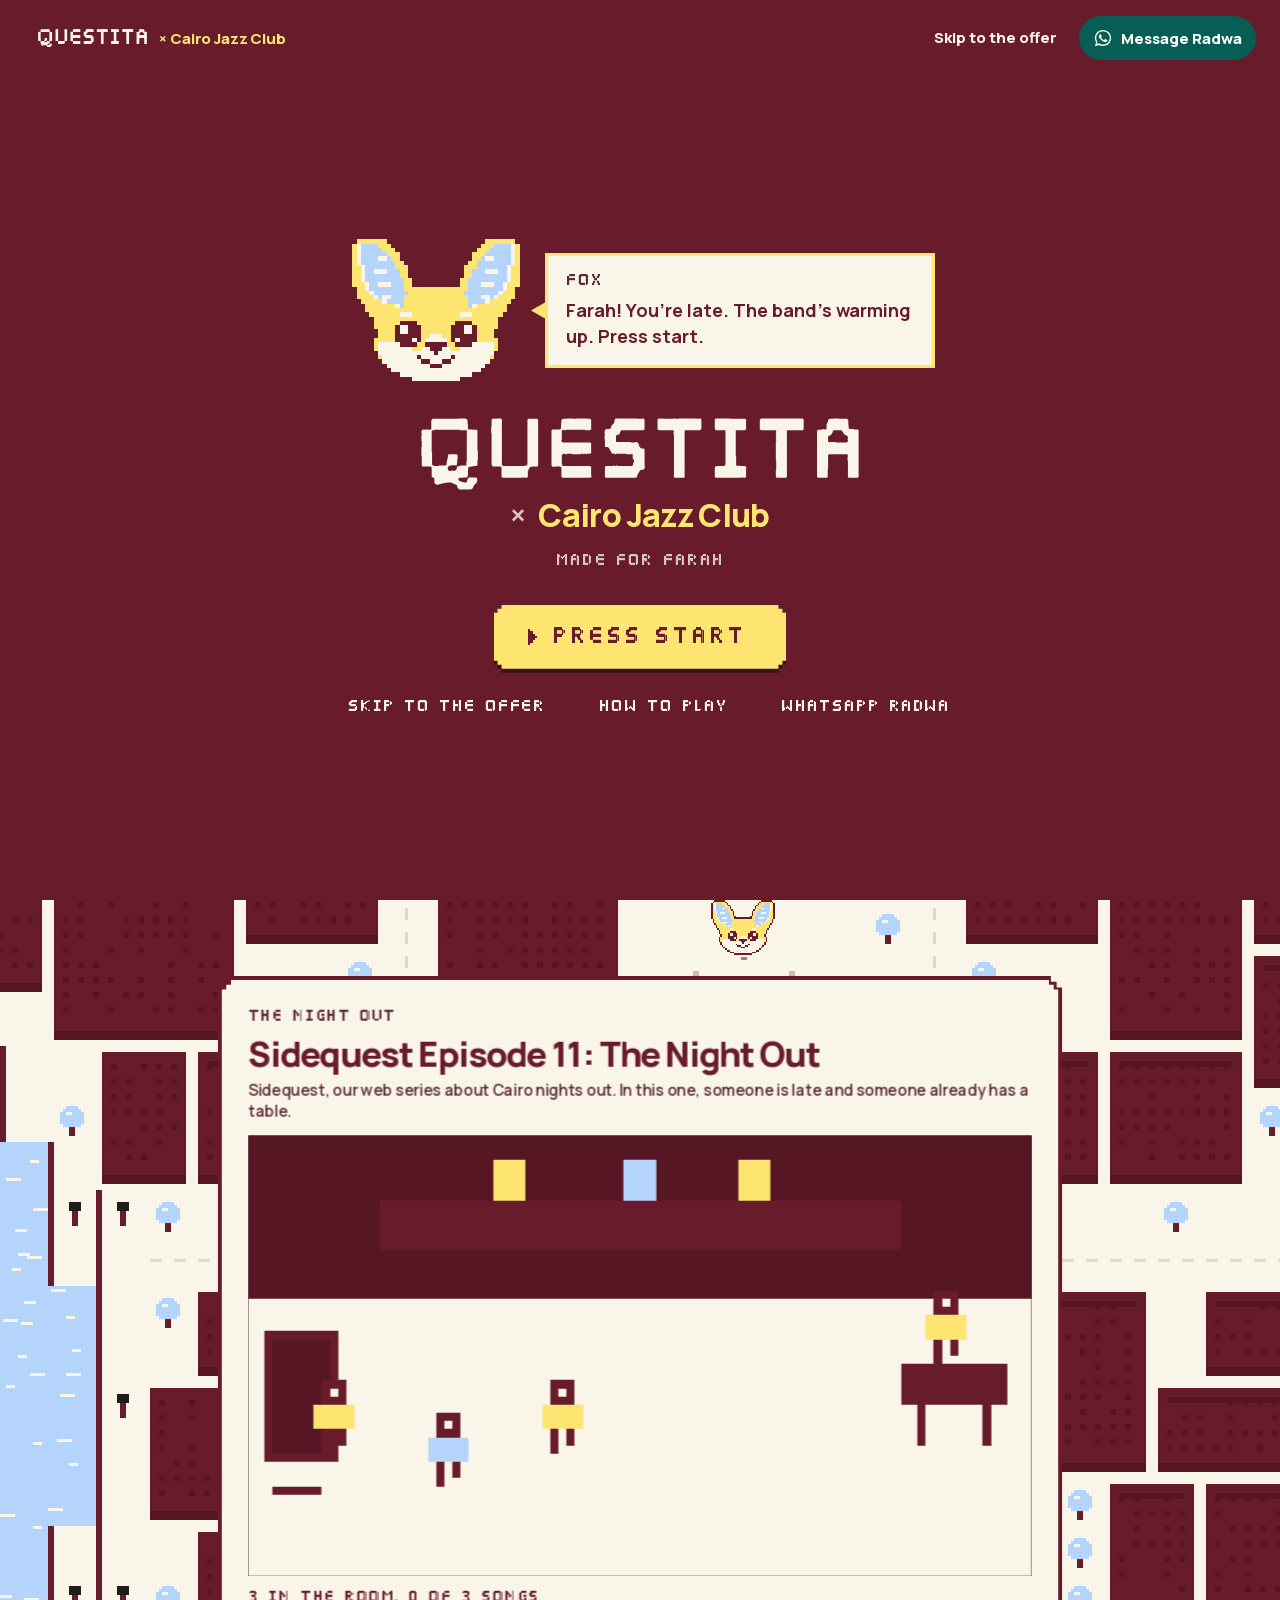
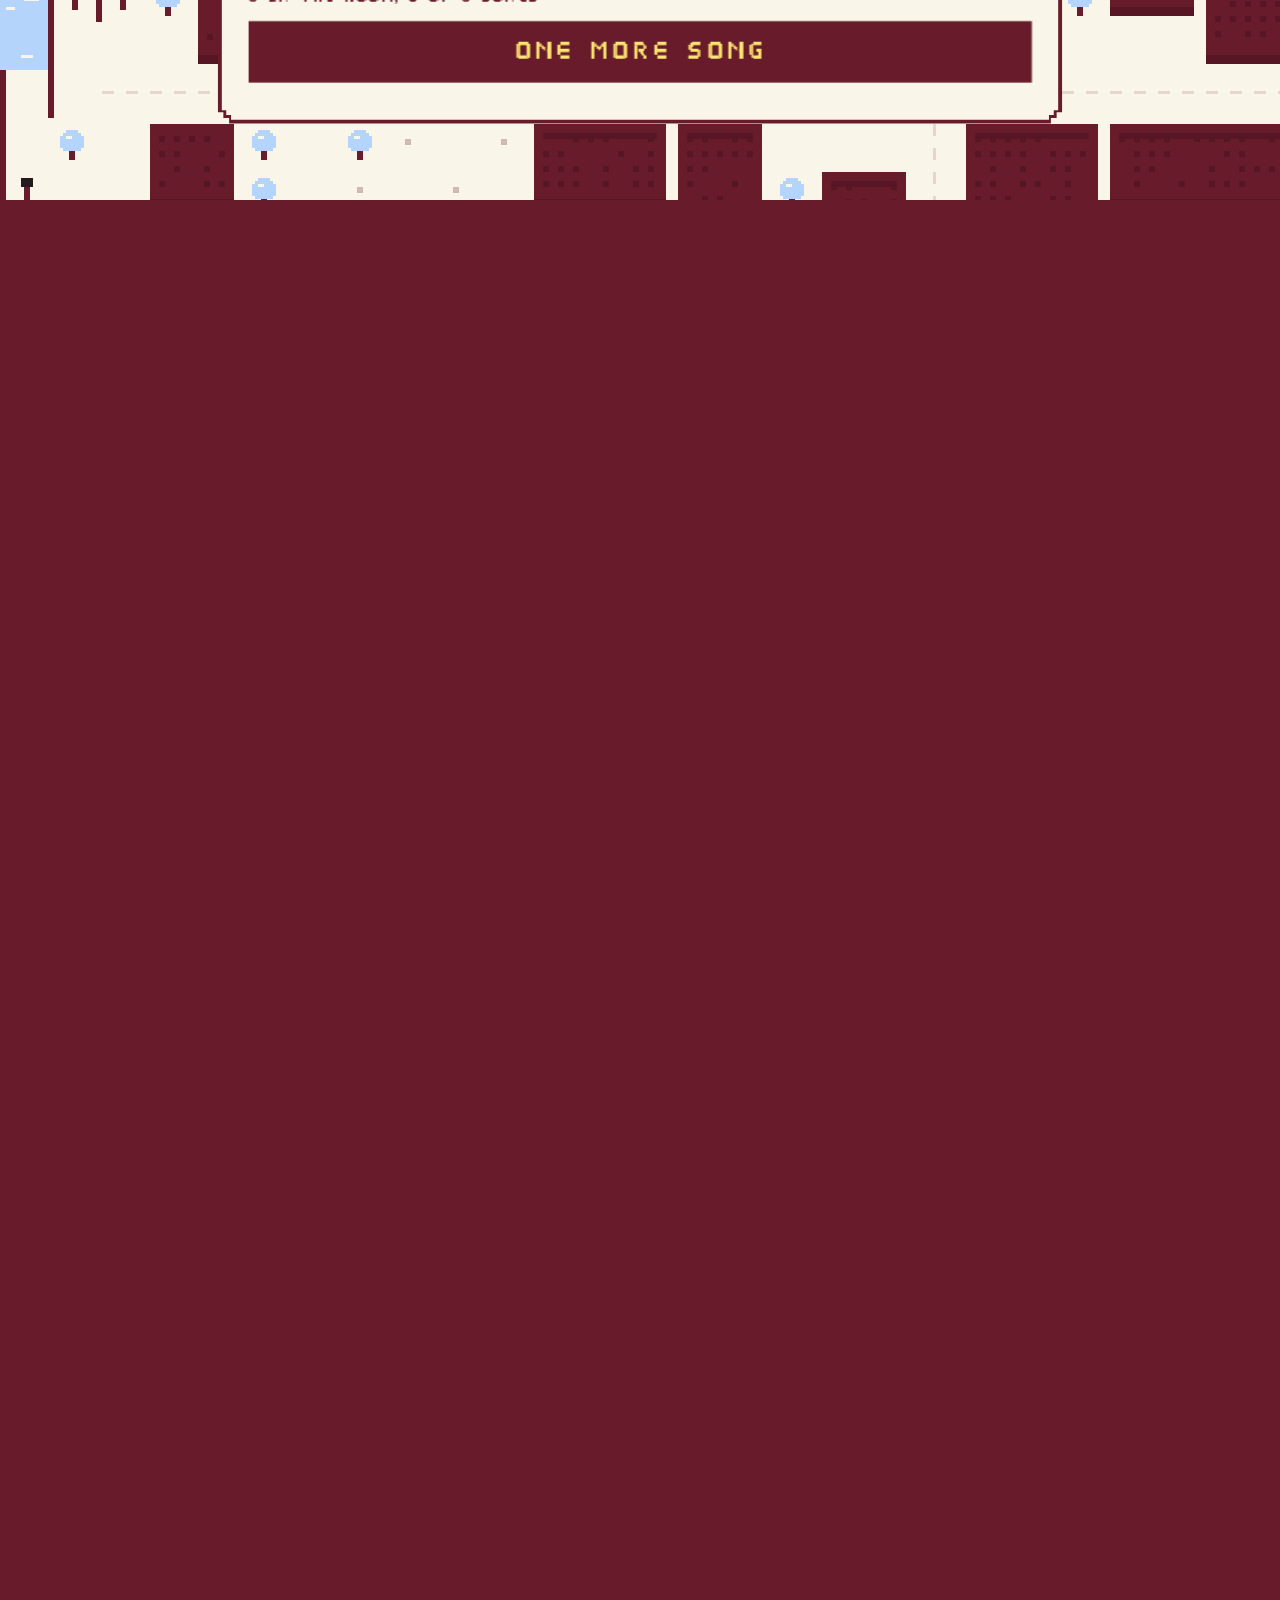
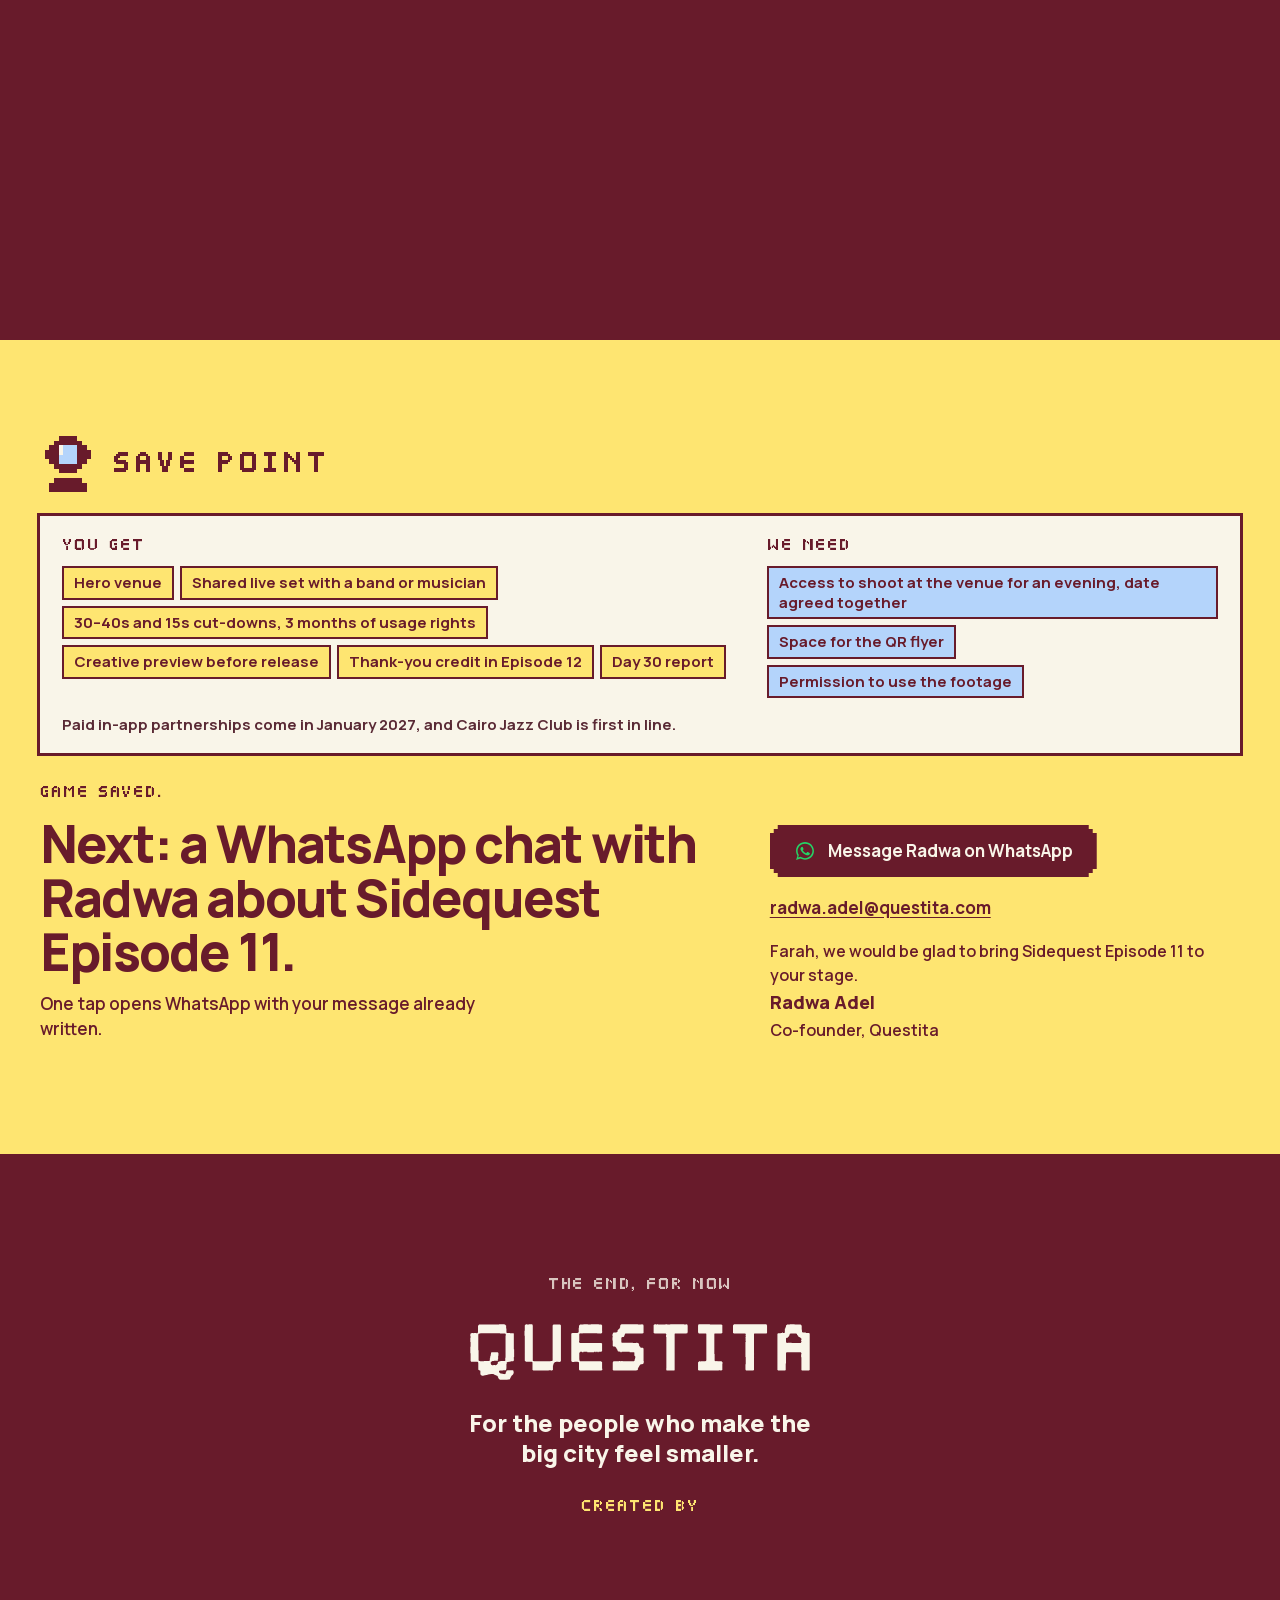
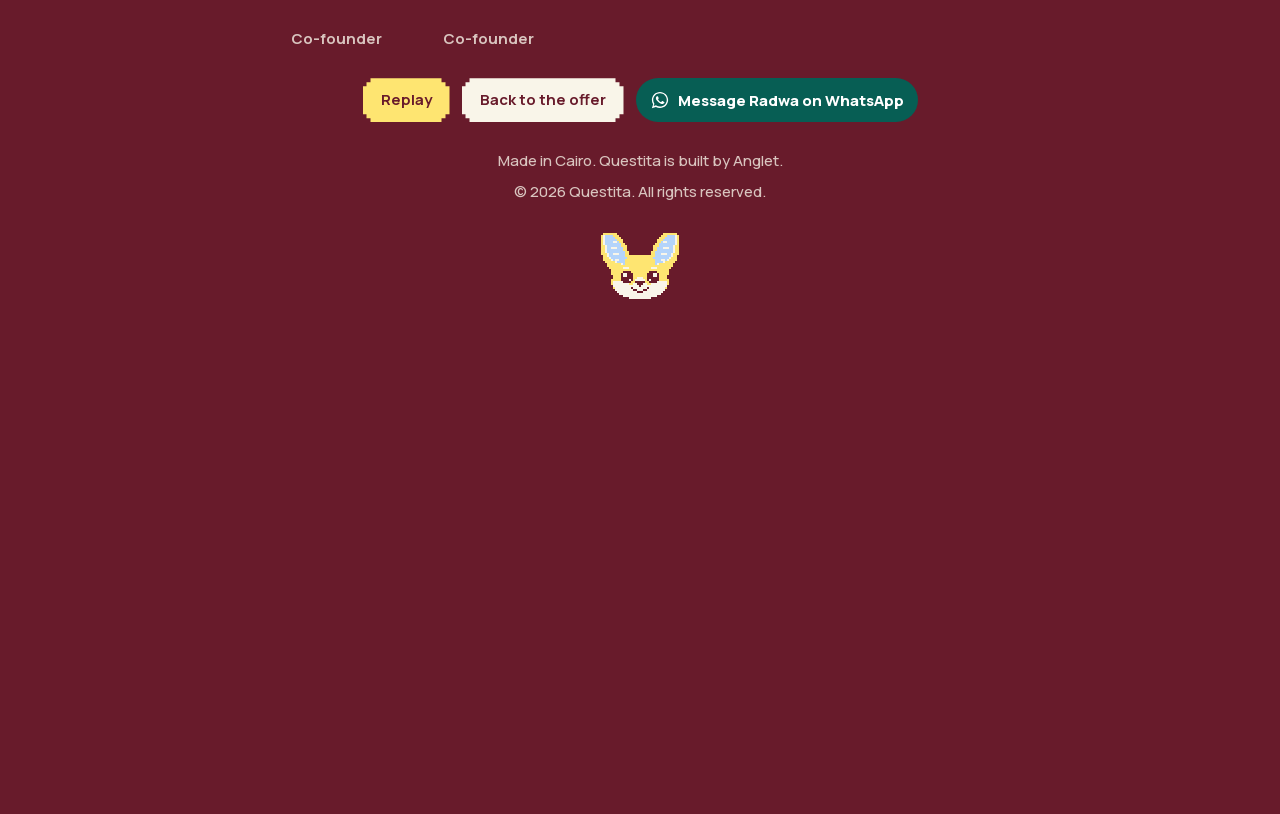
==== commit 4f4da32d: "Replace named band with generic band or musician wording Co-Authored-By: Claude Opus 5.5 <noreply@an" ====
--- a/cairo-jazz-quest-a/index.html
+++ b/cairo-jazz-quest-a/index.html
@@ -1 +1 @@
-<!DOCTYPE html><html lang="en" class="manrope_8872c2a9-module__LE2TAW__variable pixel_f422333e-module__svXGYq__variable"><head><meta charSet="utf-8"/><meta name="viewport" content="width=device-width, initial-scale=1, viewport-fit=cover"/><link rel="preload" href="/_next/static/media/QuestitaPixelExtended-s.p.1l_4lceh2gwua.woff" as="font" crossorigin="" type="font/woff"/><link rel="preload" href="/_next/static/media/a343f882a40d2cc9-s.p.1sj6eobyi31rd.woff2" as="font" crossorigin="" type="font/woff2"/><link rel="preload" as="image" href="/fox/Questita_wordmark_coconutmilk.svg"/><link rel="stylesheet" href="/_next/static/chunks/1z2zkh447yaiy.css" data-precedence="next"/><link rel="stylesheet" href="/_next/static/chunks/3a187uwo_up68.css" data-precedence="next"/><link rel="preload" as="script" fetchPriority="low" href="/_next/static/chunks/1-_0vpsgswkva.js"/><script src="/_next/static/chunks/0hjd_rs7u2m0e.js" async=""></script><script src="/_next/static/chunks/1rj7ns8rte9vc.js" async=""></script><script src="/_next/static/chunks/turbopack-3wejimtpxeyr7.js" async=""></script><script src="/_next/static/chunks/1on7xxn29m-h7.js" async=""></script><script src="/_next/static/chunks/30-070nxgtt6w.js" async=""></script><script src="/_next/static/chunks/1-k0j6_ywgs4f.js" async=""></script><script src="/cairo-jazz-quest-a/cj-page.js" async=""></script><meta name="theme-color" content="#681B2B"/><title>Questita x Cairo Jazz: made for Farah</title><meta name="description" content="A private partnership proposal from Questita and Anglet, made for Farah at Cairo Jazz Club."/><meta name="robots" content="noindex, nofollow"/><meta property="og:title" content="Questita x Cairo Jazz: made for Farah"/><meta property="og:description" content="A private partnership proposal for Cairo Jazz."/><meta property="og:site_name" content="Questita"/><meta property="og:type" content="website"/><meta name="twitter:card" content="summary"/><meta name="twitter:title" content="Questita x Cairo Jazz: made for Farah"/><meta name="twitter:description" content="A private partnership proposal for Cairo Jazz."/><link rel="icon" href="/fox/Questita_app_icon.svg"/><meta name="next-size-adjust" content=""/><script>(function(){try{var d=document.documentElement,b="",p=location.pathname;if(b&&p.indexOf(b)===0)p=p.slice(b.length);if(p===''||p==='/'||p==='/index.html')return;if(matchMedia('(prefers-reduced-motion: reduce)').matches)return;d.classList.add('intro');if(p.indexOf('/poster')===0){var seen=null;try{seen=sessionStorage.getItem('questita:preloaded')}catch(e){}if(!seen)d.setAttribute('data-preload','')}setTimeout(function(){d.classList.remove('intro')},6000)}catch(e){}})();</script><script src="/_next/static/chunks/0cz1d0mv5g_q7.js" noModule=""></script><link rel="stylesheet" href="/cairo-jazz-quest-a/cj.css"/></head><body><div hidden=""><!--$--><!--/$--></div><div class="quest2 overflow-x-clip bg-merlot"><a href="#plain-stops" class="skip-link">Skip the game</a><div class="q2-hud"><div class="pointer-events-none fixed inset-x-0 top-0 z-50 flex items-start justify-between gap-3 px-3 pt-3 sm:px-6 sm:pt-4"><a href="#title" class="q2-panel px-bg pointer-events-auto flex shrink-0 items-center jq-hud-brand" aria-label="Questita x Cairo Jazz Club, back to the title screen"><img alt="" width="1148" height="189" class="h-[14px] w-auto min-[360px]:h-[16px] sm:h-[18px]" src="/fox/Questita_wordmark_coconutmilk.svg"><span class="jq-hud-x" aria-hidden="true">× Cairo Jazz Club</span></a><div class="pointer-events-auto flex items-center gap-1.5 min-[360px]:gap-2"><button type="button" class="jq-hud-skip q2-panel px-bg " tabindex="-1" aria-hidden="true">Skip to the offer</button><a href="https://wa.me/201158263387?text=Hi%20Radwa%2C%20it%E2%80%99s%20Farah%20from%20Cairo%20Jazz%20Club.%20I%20played%20the%20Episode%2011%20quest%20and%20I%E2%80%99d%20like%20to%20talk%20about%20it." target="_blank" rel="noopener noreferrer" class="jq-wa-pill" aria-label="Message Radwa on WhatsApp (opens WhatsApp)"><svg viewBox="0 0 32 32" class="jq-wa-ico" aria-hidden="true" focusable="false"><path fill="currentColor" d="M16 3C8.8 3 3 8.7 3 15.8c0 2.5.7 4.9 2 7L3 29l6.4-2c2 1.1 4.3 1.7 6.6 1.7 7.2 0 13-5.7 13-12.8S23.2 3 16 3zm0 23.4c-2.1 0-4.1-.6-5.9-1.7l-.4-.3-3.8 1.2 1.2-3.7-.3-.4a10.4 10.4 0 0 1-1.6-5.6C5.2 10 10 5.3 16 5.3s10.8 4.7 10.8 10.5S22 26.4 16 26.4zm5.9-7.8c-.3-.2-1.9-1-2.2-1-.3-.1-.5-.2-.7.2l-1 1.2c-.2.2-.4.2-.7.1-.3-.2-1.4-.5-2.6-1.6-1-.9-1.6-1.9-1.8-2.2-.2-.3 0-.5.1-.7l.5-.6.3-.5v-.6l-1-2.4c-.3-.6-.5-.5-.7-.5h-.6c-.2 0-.6.1-.9.4-.3.3-1.2 1.1-1.2 2.7s1.2 3.2 1.4 3.4c.2.2 2.4 3.6 5.8 5 .8.3 1.4.5 1.9.7.8.2 1.5.2 2.1.1.6-.1 1.9-.8 2.2-1.5.3-.7.3-1.3.2-1.5-.1-.1-.3-.2-.6-.3z"></path></svg><span class="jq-wa-long" aria-hidden="true">Message Radwa</span><span class="jq-wa-short" aria-hidden="true">WhatsApp</span></a><button type="button" class="q2-panel px-bg grid h-11 w-11 place-items-center text-coconut md:hidden" aria-expanded="false" aria-controls="q2-menu" aria-label="Open menu"><span class="burger " aria-hidden="true"></span></button></div></div><div class="q2-xp  " role="group" aria-label="Experience: 0 of 9 stops. Fast travel." inert=""><span class="font-px jq-xp-k text-coconut" aria-hidden="true">XP</span><span class="flex items-center"><button type="button" class="q2-cellbtn  " aria-label="The night out" aria-disabled="false"><span class="q2-xp-cell "></span></button><button type="button" class="q2-cellbtn is-locked " aria-label="The quest board, locked" aria-disabled="true"><span class="q2-xp-cell "></span></button><span class="jq-xp-route"><span class="jq-xp-route-k" aria-hidden="true">The route</span><span class="flex"><button type="button" class="q2-cellbtn is-locked " aria-label="Signpost 01, locked" aria-disabled="true"><span class="q2-xp-cell "></span></button><button type="button" class="q2-cellbtn is-locked " aria-label="Signpost 02, locked" aria-disabled="true"><span class="q2-xp-cell "></span></button><button type="button" class="q2-cellbtn is-locked " aria-label="Signpost 03, locked" aria-disabled="true"><span class="q2-xp-cell "></span></button><button type="button" class="q2-cellbtn is-locked " aria-label="Signpost 04, locked" aria-disabled="true"><span class="q2-xp-cell "></span></button></span></span><button type="button" class="q2-cellbtn is-locked " aria-label="Night falls, locked" aria-disabled="true"><span class="q2-xp-cell "></span></button><button type="button" class="q2-cellbtn is-locked " aria-label="Unlocks January 2027, locked" aria-disabled="true"><span class="q2-xp-cell "></span></button><button type="button" class="q2-cellbtn is-locked " aria-label="Save point, locked" aria-disabled="true"><span class="q2-xp-cell "></span></button></span></div><p class="jq-xp-count font-px " aria-hidden="true"><span class="jq-xp-count-k">XP</span> 0/9</p><div class="q2-controls" role="group" aria-label="Game controls"><button type="button" class="q2-ctl q2-panel px-bg" aria-label="Back: previous stop" aria-disabled="true"><span class="q2-ctl-tri is-back" aria-hidden="true"></span><span class="q2-ctl-label">Back</span></button><button type="button" class="q2-ctl q2-panel px-bg q2-ctl-auto " aria-pressed="false" aria-disabled="false" aria-label="Auto play"><span class="q2-ctl-led" aria-hidden="true"></span><span aria-hidden="true">Auto</span></button><button type="button" class="q2-ctl q2-panel px-bg is-primary" aria-label="Next stop" aria-disabled="false"><span class="q2-ctl-label">Next</span><span class="q2-ctl-tri" aria-hidden="true"></span></button><p class="sr-only" role="status" aria-live="polite"></p></div></div><main id="main" tabindex="-1" class="outline-none"><section id="title" aria-labelledby="q2-title" class="q2-title jq-title on-dark relative flex min-h-[100dvh] flex-col items-center justify-center bg-merlot px-4 pb-16 pt-28 text-center text-coconut"><div class="jq-title-a"><div class="jq-title-hook"><div class="q2-title-fox w-[164px] sm:w-[246px]"><div class="relative " role="img" aria-label="The Questita fox" data-frame="happy"><div style="transform-origin: 50% 80%;"><svg viewBox="0 0 41 35" width="100%" shape-rendering="crispEdges" class="h-auto w-full overflow-visible" focusable="false"><path d="M0 2h1v10h-1zM1 1h1v1h-1zM1 12h1v3h-1zM2 15h1v1h-1zM2 0h7v1h-7zM3 16h1v2h-1zM4 18h1v1h-1zM5 19h1v3h-1zM5 24h1v3h-1zM6 22h1v2h-1zM6 27h1v2h-1zM7 29h1v1h-1zM8 30h1v1h-1zM9 1h1v1h-1zM9 31h1v1h-1zM10 2h1v1h-1zM10 32h2v1h-2zM11 3h1v1h-1zM11 21h1v2h-1zM11 24h4v1h-4zM11 23h6v1h-6zM12 4h1v2h-1zM12 33h3v1h-3zM12 20h4v1h-4zM12 25h4v1h-4zM13 6h1v1h-1zM14 7h1v3h-1zM14 21h3v2h-3zM15 10h1v1h-1zM15 11h11v1h-11zM15 34h11v1h-11zM16 24h1v1h-1zM16 28h1v1h-1zM17 29h2v1h-2zM18 25h5v1h-5zM19 26h3v1h-3zM19 30h3v1h-3zM20 27h1v1h-1zM22 29h2v1h-2zM24 24h1v1h-1zM24 28h1v1h-1zM24 21h3v2h-3zM24 23h6v1h-6zM25 10h1v1h-1zM25 20h4v1h-4zM25 25h4v1h-4zM26 7h1v3h-1zM26 33h3v1h-3zM26 24h4v1h-4zM27 6h1v1h-1zM28 4h1v2h-1zM29 3h1v1h-1zM29 21h1v2h-1zM29 32h2v1h-2zM30 2h1v1h-1zM31 1h1v1h-1zM31 31h1v1h-1zM32 30h1v1h-1zM32 0h7v1h-7zM33 29h1v1h-1zM34 22h1v2h-1zM34 27h1v2h-1zM35 19h1v3h-1zM35 24h1v3h-1zM36 18h1v1h-1zM37 16h1v2h-1zM38 15h1v1h-1zM39 1h1v1h-1zM39 12h1v3h-1zM40 2h1v10h-1z" fill="#681B2B"></path><path d="M1 2h1v5h-1zM1 7h2v4h-2zM1 11h3v1h-3zM2 12h2v1h-2zM2 13h3v1h-3zM2 14h4v1h-4zM2 1h7v1h-7zM3 15h5v1h-5zM4 16h7v1h-7zM4 17h33v1h-33zM5 18h7v1h-7zM6 25h1v2h-1zM6 21h5v1h-5zM6 24h5v1h-5zM6 20h6v1h-6zM6 19h29v1h-29zM7 28h1v1h-1zM7 2h3v1h-3zM7 22h4v2h-4zM8 3h3v1h-3zM9 4h3v1h-3zM10 5h2v1h-2zM11 6h2v1h-2zM11 7h3v1h-3zM12 8h2v2h-2zM13 10h2v2h-2zM13 12h15v1h-15zM13 14h15v3h-15zM14 13h13v1h-13zM15 26h2v1h-2zM15 18h11v1h-11zM16 25h2v1h-2zM16 20h9v1h-9zM17 24h1v1h-1zM17 23h2v1h-2zM17 21h7v2h-7zM22 23h2v1h-2zM23 24h1v1h-1zM23 25h2v1h-2zM24 26h2v1h-2zM26 10h2v2h-2zM27 8h2v2h-2zM27 7h3v1h-3zM28 6h2v1h-2zM29 5h2v1h-2zM29 4h3v1h-3zM29 20h6v1h-6zM29 18h7v1h-7zM30 3h3v1h-3zM30 22h4v2h-4zM30 21h5v1h-5zM30 24h5v1h-5zM30 16h7v1h-7zM31 2h3v1h-3zM32 1h7v1h-7zM33 28h1v1h-1zM33 15h5v1h-5zM34 25h1v2h-1zM35 14h4v1h-4zM36 13h3v1h-3zM37 12h2v1h-2zM37 11h3v1h-3zM38 7h2v4h-2zM39 2h1v5h-1z" fill="#FEE571"></path><path d="M3 2h4v1h-4zM3 5h4v1h-4zM3 3h5v1h-5zM3 4h6v1h-6zM3 6h8v1h-8zM4 8h2v1h-2zM4 7h7v1h-7zM4 9h8v1h-8zM4 10h9v1h-9zM5 11h2v1h-2zM5 12h8v1h-8zM6 13h8v1h-8zM7 14h1v1h-1zM9 5h1v1h-1zM9 8h3v1h-3zM9 15h4v1h-4zM10 11h3v1h-3zM10 14h3v1h-3zM12 16h1v1h-1zM27 13h8v1h-8zM28 16h1v1h-1zM28 11h3v1h-3zM28 14h3v1h-3zM28 15h4v1h-4zM28 12h8v1h-8zM28 10h9v1h-9zM29 8h3v1h-3zM29 9h8v1h-8zM30 7h7v1h-7zM30 6h8v1h-8zM31 5h1v1h-1zM32 4h6v1h-6zM33 14h1v1h-1zM33 3h5v1h-5zM34 11h2v1h-2zM34 2h4v1h-4zM34 5h4v1h-4zM35 8h2v1h-2z" fill="#B4D4FB"></path><path d="M2 2h1v5h-1zM3 7h1v4h-1zM4 11h1v2h-1zM5 13h1v1h-1zM6 14h1v1h-1zM6 8h3v1h-3zM7 5h2v1h-2zM7 11h3v1h-3zM7 25h5v1h-5zM7 26h8v1h-8zM7 27h13v1h-13zM8 15h1v1h-1zM8 14h2v1h-2zM8 28h8v1h-8zM8 29h9v1h-9zM9 30h10v1h-10zM10 31h21v1h-21zM11 16h1v1h-1zM12 18h3v1h-3zM12 32h17v1h-17zM15 24h1v1h-1zM15 33h11v1h-11zM17 26h2v1h-2zM17 28h7v1h-7zM18 24h5v1h-5zM19 23h3v1h-3zM19 29h3v1h-3zM21 27h13v1h-13zM22 26h2v1h-2zM22 30h10v1h-10zM24 29h9v1h-9zM25 24h1v1h-1zM25 28h8v1h-8zM26 18h3v1h-3zM26 26h8v1h-8zM29 16h1v1h-1zM29 25h5v1h-5zM31 14h2v1h-2zM31 11h3v1h-3zM32 15h1v1h-1zM32 5h2v1h-2zM32 8h3v1h-3zM34 14h1v1h-1zM35 13h1v1h-1zM36 11h1v2h-1zM37 7h1v4h-1zM38 2h1v5h-1z" fill="#F9F5E9"></path><g><path d="M12 21h2v2h-2zM27 21h2v2h-2z" fill="#F9F5E9"></path></g></svg></div></div></div><p class="jq-bubble"><span class="jq-bubble-k font-px">Fox</span>Farah! You’re late. The band’s warming up. Press start.</p></div><div class="jq-lockup"><img alt="" width="1148" height="189" class="jq-logo-img jq-logo-title" src="/fox/Questita_wordmark_coconutmilk.svg"><h1 id="q2-title" class="jq-lockup-h"><span class="sr-only">Questita </span><span class="jq-lockup-x" aria-hidden="true">×</span><span class="sr-only">x </span><span>Cairo Jazz Club</span></h1></div><p class="jq-made">Made for Farah</p></div><div class="jq-title-b"><button type="button" class="btn btn-yellow jq-start font-px"><span class="q2-cursor" aria-hidden="true"></span>Press start</button><ul class="q2-menu jq-title-menu" aria-label="Menu"><li class="relative"><button type="button" class="font-px jq-sec"><span class="q2-cursor " aria-hidden="true"></span>Skip to the offer</button></li><li class="relative"><button type="button" aria-expanded="false" aria-controls="q2-how-line" class="font-px jq-sec"><span class="q2-cursor " aria-hidden="true"></span>How to play</button><div id="q2-how-line" class="q2-how q2-panel px-bg jq-how" hidden=""><ul><li><span class="jq-how-ico is-next" aria-hidden="true"><span class="q2-ctl-tri "></span></span><span>Tap Next to walk to the next stop.<span class="jq-how-key"> Keyboard: Space or →</span></span></li><li><span class="jq-how-ico is-back" aria-hidden="true"><span class="q2-ctl-tri is-back"></span></span><span>Tap Back to go one stop back.<span class="jq-how-key"> Keyboard: ←</span></span></li><li><span class="jq-how-ico is-bang" aria-hidden="true">!</span><span>Tap the ! on the map to open a quest.<span class="jq-how-key"> Keyboard: Tab, then Enter</span></span></li></ul></div></li><li class="relative"><button type="button" class="font-px jq-sec"><span class="q2-cursor " aria-hidden="true"></span>WhatsApp Radwa<span class="sr-only"> (opens WhatsApp)</span></button></li></ul></div></section><section id="map" aria-label="The map of Cairo" class="q2-scene relative bg-merlot"><div class="relative h-[100svh] w-full overflow-clip bg-coconut"><h2 class="sr-only">Play the quest</h2><canvas class="pixelated absolute inset-0" aria-hidden="true"></canvas><div class="pointer-events-none absolute left-0 top-0 will-change-transform"><div class="q2-bigsign   " aria-hidden="true" style="left: 1629.46px; top: 2857.46px;"><div class="q2-bigsign-clip"><div class="q2-bigsign-in"><div class="q2-bigsign-board px-frame px-corners" style="--step: 4px; --frame-w: 4px;"><div class="px-frame-in px-corners grid place-items-center bg-coconut" style="--step: 3px;"><span class="font-px q2-bigsign-num">01</span></div></div><span class="q2-bigsign-post"></span></div></div><span class="q2-bigsign-ground"></span><span class="q2-bigsign-label font-px t-px1">The venue</span></div><div class="q2-bigsign   " aria-hidden="true" style="left: 1814.41px; top: 3206.48px;"><div class="q2-bigsign-clip"><div class="q2-bigsign-in"><div class="q2-bigsign-board px-frame px-corners" style="--step: 4px; --frame-w: 4px;"><div class="px-frame-in px-corners grid place-items-center bg-coconut" style="--step: 3px;"><span class="font-px q2-bigsign-num">02</span></div></div><span class="q2-bigsign-post"></span></div></div><span class="q2-bigsign-ground"></span><span class="q2-bigsign-label font-px t-px1">Your channels</span></div><div class="q2-bigsign   " aria-hidden="true" style="left: 2061.89px; top: 3522.81px;"><div class="q2-bigsign-clip"><div class="q2-bigsign-in"><div class="q2-bigsign-board px-frame px-corners" style="--step: 4px; --frame-w: 4px;"><div class="px-frame-in px-corners grid place-items-center bg-coconut" style="--step: 3px;"><span class="font-px q2-bigsign-num">03</span></div></div><span class="q2-bigsign-post"></span></div></div><span class="q2-bigsign-ground"></span><span class="q2-bigsign-label font-px t-px1">Credit and numbers</span></div><div class="q2-bigsign   " aria-hidden="true" style="left: 2182.2px; top: 3901.47px;"><div class="q2-bigsign-clip"><div class="q2-bigsign-in"><div class="q2-bigsign-board px-frame px-corners" style="--step: 4px; --frame-w: 4px;"><div class="px-frame-in px-corners grid place-items-center bg-coconut" style="--step: 3px;"><span class="font-px q2-bigsign-num">04</span></div></div><span class="q2-bigsign-post"></span></div></div><span class="q2-bigsign-ground"></span><span class="q2-bigsign-label font-px t-px1">The flyer</span></div><div class="q2-bang " aria-hidden="true" style="left: 3047.16px; top: 536px;"><span>!</span></div><div class="q2-bang " aria-hidden="true" style="left: 2506.82px; top: 4424px;"><span>!</span></div><button type="button" class="q2-marker pointer-events-auto  " tabindex="-1" aria-hidden="true" aria-expanded="false" aria-label="Club quest: One More Song, A night out, a table to fill" style="left: 1980.35px; top: 1728px;"><span aria-hidden="true">!</span></button><div class="q2-avatar" aria-hidden="true"><div class="q2-avatar-in"><div class="relative " aria-hidden="true" data-frame="happy"><div style="transform-origin: 50% 80%;"><svg viewBox="0 0 41 35" width="100%" shape-rendering="crispEdges" class="h-auto w-full overflow-visible" focusable="false"><path d="M0 2h1v10h-1zM1 1h1v1h-1zM1 12h1v3h-1zM2 15h1v1h-1zM2 0h7v1h-7zM3 16h1v2h-1zM4 18h1v1h-1zM5 19h1v3h-1zM5 24h1v3h-1zM6 22h1v2h-1zM6 27h1v2h-1zM7 29h1v1h-1zM8 30h1v1h-1zM9 1h1v1h-1zM9 31h1v1h-1zM10 2h1v1h-1zM10 32h2v1h-2zM11 3h1v1h-1zM11 21h1v2h-1zM11 24h4v1h-4zM11 23h6v1h-6zM12 4h1v2h-1zM12 33h3v1h-3zM12 20h4v1h-4zM12 25h4v1h-4zM13 6h1v1h-1zM14 7h1v3h-1zM14 21h3v2h-3zM15 10h1v1h-1zM15 11h11v1h-11zM15 34h11v1h-11zM16 24h1v1h-1zM16 28h1v1h-1zM17 29h2v1h-2zM18 25h5v1h-5zM19 26h3v1h-3zM19 30h3v1h-3zM20 27h1v1h-1zM22 29h2v1h-2zM24 24h1v1h-1zM24 28h1v1h-1zM24 21h3v2h-3zM24 23h6v1h-6zM25 10h1v1h-1zM25 20h4v1h-4zM25 25h4v1h-4zM26 7h1v3h-1zM26 33h3v1h-3zM26 24h4v1h-4zM27 6h1v1h-1zM28 4h1v2h-1zM29 3h1v1h-1zM29 21h1v2h-1zM29 32h2v1h-2zM30 2h1v1h-1zM31 1h1v1h-1zM31 31h1v1h-1zM32 30h1v1h-1zM32 0h7v1h-7zM33 29h1v1h-1zM34 22h1v2h-1zM34 27h1v2h-1zM35 19h1v3h-1zM35 24h1v3h-1zM36 18h1v1h-1zM37 16h1v2h-1zM38 15h1v1h-1zM39 1h1v1h-1zM39 12h1v3h-1zM40 2h1v10h-1z" fill="#681B2B"></path><path d="M1 2h1v5h-1zM1 7h2v4h-2zM1 11h3v1h-3zM2 12h2v1h-2zM2 13h3v1h-3zM2 14h4v1h-4zM2 1h7v1h-7zM3 15h5v1h-5zM4 16h7v1h-7zM4 17h33v1h-33zM5 18h7v1h-7zM6 25h1v2h-1zM6 21h5v1h-5zM6 24h5v1h-5zM6 20h6v1h-6zM6 19h29v1h-29zM7 28h1v1h-1zM7 2h3v1h-3zM7 22h4v2h-4zM8 3h3v1h-3zM9 4h3v1h-3zM10 5h2v1h-2zM11 6h2v1h-2zM11 7h3v1h-3zM12 8h2v2h-2zM13 10h2v2h-2zM13 12h15v1h-15zM13 14h15v3h-15zM14 13h13v1h-13zM15 26h2v1h-2zM15 18h11v1h-11zM16 25h2v1h-2zM16 20h9v1h-9zM17 24h1v1h-1zM17 23h2v1h-2zM17 21h7v2h-7zM22 23h2v1h-2zM23 24h1v1h-1zM23 25h2v1h-2zM24 26h2v1h-2zM26 10h2v2h-2zM27 8h2v2h-2zM27 7h3v1h-3zM28 6h2v1h-2zM29 5h2v1h-2zM29 4h3v1h-3zM29 20h6v1h-6zM29 18h7v1h-7zM30 3h3v1h-3zM30 22h4v2h-4zM30 21h5v1h-5zM30 24h5v1h-5zM30 16h7v1h-7zM31 2h3v1h-3zM32 1h7v1h-7zM33 28h1v1h-1zM33 15h5v1h-5zM34 25h1v2h-1zM35 14h4v1h-4zM36 13h3v1h-3zM37 12h2v1h-2zM37 11h3v1h-3zM38 7h2v4h-2zM39 2h1v5h-1z" fill="#FEE571"></path><path d="M3 2h4v1h-4zM3 5h4v1h-4zM3 3h5v1h-5zM3 4h6v1h-6zM3 6h8v1h-8zM4 8h2v1h-2zM4 7h7v1h-7zM4 9h8v1h-8zM4 10h9v1h-9zM5 11h2v1h-2zM5 12h8v1h-8zM6 13h8v1h-8zM7 14h1v1h-1zM9 5h1v1h-1zM9 8h3v1h-3zM9 15h4v1h-4zM10 11h3v1h-3zM10 14h3v1h-3zM12 16h1v1h-1zM27 13h8v1h-8zM28 16h1v1h-1zM28 11h3v1h-3zM28 14h3v1h-3zM28 15h4v1h-4zM28 12h8v1h-8zM28 10h9v1h-9zM29 8h3v1h-3zM29 9h8v1h-8zM30 7h7v1h-7zM30 6h8v1h-8zM31 5h1v1h-1zM32 4h6v1h-6zM33 14h1v1h-1zM33 3h5v1h-5zM34 11h2v1h-2zM34 2h4v1h-4zM34 5h4v1h-4zM35 8h2v1h-2z" fill="#B4D4FB"></path><path d="M2 2h1v5h-1zM3 7h1v4h-1zM4 11h1v2h-1zM5 13h1v1h-1zM6 14h1v1h-1zM6 8h3v1h-3zM7 5h2v1h-2zM7 11h3v1h-3zM7 25h5v1h-5zM7 26h8v1h-8zM7 27h13v1h-13zM8 15h1v1h-1zM8 14h2v1h-2zM8 28h8v1h-8zM8 29h9v1h-9zM9 30h10v1h-10zM10 31h21v1h-21zM11 16h1v1h-1zM12 18h3v1h-3zM12 32h17v1h-17zM15 24h1v1h-1zM15 33h11v1h-11zM17 26h2v1h-2zM17 28h7v1h-7zM18 24h5v1h-5zM19 23h3v1h-3zM19 29h3v1h-3zM21 27h13v1h-13zM22 26h2v1h-2zM22 30h10v1h-10zM24 29h9v1h-9zM25 24h1v1h-1zM25 28h8v1h-8zM26 18h3v1h-3zM26 26h8v1h-8zM29 16h1v1h-1zM29 25h5v1h-5zM31 14h2v1h-2zM31 11h3v1h-3zM32 15h1v1h-1zM32 5h2v1h-2zM32 8h3v1h-3zM34 14h1v1h-1zM35 13h1v1h-1zM36 11h1v2h-1zM37 7h1v4h-1zM38 2h1v5h-1z" fill="#F9F5E9"></path><g><path d="M12 21h2v2h-2zM27 21h2v2h-2z" fill="#F9F5E9"></path></g></svg></div></div></div></div></div><div class="pointer-events-none absolute inset-0 z-20" aria-hidden="true"></div><div class="q2-vig-wrap "><div class="q2-vig " inert=""><div class="q2-vignette px-frame px-corners" style="--step: 6px;"><div class="px-frame-in px-corners q2-vignette-in jq-sign-in bg-coconut" data-lenis-prevent="" style="--step: 5px;"><div class="q2-vignette-copy"><p class="font-px jq-px16 text-body">Sidequest Episode 11</p><h3 class="q2-vignette-title"><span class="q2-yshadow">01</span> The venue</h3><ul class="jq-cards"><li class="jq-card"><p class="jq-card-t">Hero venue</p><p class="jq-card-d">Cairo Jazz Club is the setting of Sidequest Episode 11, The Night Out.</p></li><li class="jq-card"><p class="jq-card-t">Shared live set</p><p class="jq-card-d">A shared live set with the band Indijam inside the episode.</p></li></ul></div></div></div><span class="q2-next font-px t-px1" aria-hidden="true">Next <span class="q2-next-caret"></span></span></div><div class="q2-vig " inert=""><div class="q2-vignette px-frame px-corners" style="--step: 6px;"><div class="px-frame-in px-corners q2-vignette-in jq-sign-in bg-coconut" data-lenis-prevent="" style="--step: 5px;"><div class="q2-vignette-copy"><p class="font-px jq-px16 text-body">Sidequest Episode 11</p><h3 class="q2-vignette-title"><span class="q2-yshadow">02</span> Your channels</h3><ul class="jq-cards"><li class="jq-card"><p class="jq-card-t">Content cut-downs</p><p class="jq-card-d">30 to 40 second and 15 second versions for the club, with 3 months of usage rights.</p></li><li class="jq-card"><p class="jq-card-t">Creative preview</p><p class="jq-card-d">The club sees the scene before it goes live.</p></li></ul></div></div></div><span class="q2-next font-px t-px1" aria-hidden="true">Next <span class="q2-next-caret"></span></span></div><div class="q2-vig " inert=""><div class="q2-vignette px-frame px-corners" style="--step: 6px;"><div class="px-frame-in px-corners q2-vignette-in jq-sign-in bg-coconut" data-lenis-prevent="" style="--step: 5px;"><div class="q2-vignette-copy"><p class="font-px jq-px16 text-body">Sidequest Episode 11</p><h3 class="q2-vignette-title"><span class="q2-yshadow">03</span> Credit and numbers</h3><ul class="jq-cards"><li class="jq-card"><p class="jq-card-t">Recap credit</p><p class="jq-card-d">A thank-you mention in the Episode 12 recap.</p></li><li class="jq-card"><p class="jq-card-t">Day 30 report</p><p class="jq-card-d">A day 30 report on how the episode performed.</p></li></ul></div></div></div><span class="q2-next font-px t-px1" aria-hidden="true">Next <span class="q2-next-caret"></span></span></div><div class="q2-vig " inert=""><div class="q2-vignette px-frame px-corners" style="--step: 6px;"><div class="px-frame-in px-corners q2-vignette-in jq-sign-in bg-coconut" data-lenis-prevent="" style="--step: 5px;"><div class="q2-vignette-copy"><p class="font-px jq-px16 text-body">Sidequest Episode 11</p><h3 class="q2-vignette-title"><span class="q2-yshadow">04</span> The flyer</h3><ul class="jq-cards"><li class="jq-card"><p class="jq-card-t">QR flyer</p><p class="jq-card-d">A QR flyer for the club, pointing your guests to the app.</p></li></ul></div></div></div><span class="q2-next font-px t-px1" aria-hidden="true">Next <span class="q2-next-caret"></span></span></div></div><div class="q2-popup-wrap "></div><div class="q2-overlay " inert=""><div class="q2-fit"><div class="q2-window px-frame px-corners" style="--step: 6px;"><div class="px-frame-in px-corners bg-coconut p-5 sm:p-7" style="--step: 5px;"><p class="font-px t-px1 text-body">The night out</p><h2 id="scene-map" class="mt-2 text-[clamp(1.5rem,3vw,2.25rem)] font-extrabold leading-[1.08] tracking-[-0.03em] text-merlot">Sidequest Episode 11: The Night Out</h2><p class="jq-lead">Sidequest, our web series about Cairo nights out. In this one, someone is late and someone already has a table.</p><svg viewBox="0 0 96 54" class="jq-scene" shape-rendering="crispEdges" aria-hidden="true" focusable="false"><rect x="0" y="0" width="96" height="54" fill="#571623"></rect><rect x="16" y="8" width="64" height="6" fill="#681B2B"></rect><rect x="30" y="3" width="4" height="5" fill="#FEE571"></rect><rect x="46" y="3" width="4" height="5" fill="#B4D4FB"></rect><rect x="60" y="3" width="4" height="5" fill="#FEE571"></rect><rect x="0" y="20" width="96" height="34" fill="#F9F5E9"></rect><rect x="2" y="24" width="9" height="16" fill="#681B2B"></rect><rect x="3" y="25" width="7" height="14" fill="#571623"></rect><rect x="80" y="28" width="13" height="5" fill="#681B2B"></rect><rect x="82" y="32" width="1" height="6" fill="#681B2B"></rect><rect x="90" y="32" width="1" height="6" fill="#681B2B"></rect><rect x="84" y="19" width="3" height="3" fill="#681B2B"></rect><rect x="85" y="20" width="1" height="1" fill="#F9F5E9"></rect><rect x="83" y="22" width="5" height="3" fill="#FEE571"></rect><rect x="84" y="25" width="1" height="3" fill="#681B2B"></rect><rect x="86" y="25" width="1" height="2" fill="#681B2B"></rect><rect x="3" y="43" width="6" height="1" fill="#681B2B"></rect><rect x="9" y="30" width="3" height="3" fill="#681B2B"></rect><rect x="10" y="31" width="1" height="1" fill="#F9F5E9"></rect><rect x="8" y="33" width="5" height="3" fill="#FEE571"></rect><rect x="9" y="36" width="1" height="3" fill="#681B2B"></rect><rect x="11" y="36" width="1" height="2" fill="#681B2B"></rect><rect x="23" y="34" width="3" height="3" fill="#681B2B"></rect><rect x="24" y="35" width="1" height="1" fill="#F9F5E9"></rect><rect x="22" y="37" width="5" height="3" fill="#B4D4FB"></rect><rect x="23" y="40" width="1" height="3" fill="#681B2B"></rect><rect x="25" y="40" width="1" height="2" fill="#681B2B"></rect><rect x="37" y="30" width="3" height="3" fill="#681B2B"></rect><rect x="38" y="31" width="1" height="1" fill="#F9F5E9"></rect><rect x="36" y="33" width="5" height="3" fill="#FEE571"></rect><rect x="37" y="36" width="1" height="3" fill="#681B2B"></rect><rect x="39" y="36" width="1" height="2" fill="#681B2B"></rect></svg><div class="jq-notes" aria-hidden="true"></div><p class="jq-count font-px jq-px16">3 in the room, 0 of 3 songs</p><button type="button" aria-disabled="false" class="jq-song font-px">One more song</button><p class="jq-payoff"></p></div></div></div></div><div class="q2-overlay " inert=""><div class="q2-fit"><div class="q2-window px-frame px-corners" style="--step: 6px;"><div class="px-frame-in px-corners bg-coconut p-5 sm:p-7" style="--step: 5px;"><div class="flex items-start justify-between gap-4"><div class="min-w-0"><p class="font-px jq-px16 text-body">Next level</p><h2 id="unlock-map" class="mt-2 text-[clamp(1.5rem,3vw,2.25rem)] font-extrabold leading-[1.08] tracking-[-0.03em] text-merlot">Unlocks January 2027</h2></div><div class="w-[62px] shrink-0" aria-hidden="true"><div class="relative " aria-hidden="true" data-frame="wink"><div style="transform-origin: 50% 80%;"><svg viewBox="0 0 41 35" width="100%" shape-rendering="crispEdges" class="h-auto w-full overflow-visible" focusable="false"><path d="M0 2h1v10h-1zM1 1h1v1h-1zM1 12h1v3h-1zM2 15h1v1h-1zM2 0h7v1h-7zM3 16h1v2h-1zM4 18h1v1h-1zM5 19h1v3h-1zM5 24h1v3h-1zM6 22h1v2h-1zM6 27h1v2h-1zM7 29h1v1h-1zM8 30h1v1h-1zM9 1h1v1h-1zM9 31h1v1h-1zM10 2h1v1h-1zM10 32h2v1h-2zM11 3h1v1h-1zM11 21h1v2h-1zM11 24h4v1h-4zM11 23h6v1h-6zM12 4h1v2h-1zM12 33h3v1h-3zM12 20h4v1h-4zM12 25h4v1h-4zM13 6h1v1h-1zM14 7h1v3h-1zM14 21h3v2h-3zM15 10h1v1h-1zM15 11h11v1h-11zM15 34h11v1h-11zM16 24h1v1h-1zM16 28h1v1h-1zM17 29h2v1h-2zM18 25h5v1h-5zM19 26h3v1h-3zM19 30h3v1h-3zM20 27h1v1h-1zM22 29h2v1h-2zM24 24h1v1h-1zM24 28h1v1h-1zM24 23h2v1h-2zM25 10h1v1h-1zM25 22h4v1h-4zM26 7h1v3h-1zM26 21h2v1h-2zM26 33h3v1h-3zM27 6h1v1h-1zM28 4h1v2h-1zM28 23h2v1h-2zM29 3h1v1h-1zM29 24h1v1h-1zM29 32h2v1h-2zM30 2h1v1h-1zM31 1h1v1h-1zM31 31h1v1h-1zM32 30h1v1h-1zM32 0h7v1h-7zM33 29h1v1h-1zM34 22h1v2h-1zM34 27h1v2h-1zM35 19h1v3h-1zM35 24h1v3h-1zM36 18h1v1h-1zM37 16h1v2h-1zM38 15h1v1h-1zM39 1h1v1h-1zM39 12h1v3h-1zM40 2h1v10h-1z" fill="#681B2B"></path><path d="M1 2h1v5h-1zM1 7h2v4h-2zM1 11h3v1h-3zM2 12h2v1h-2zM2 13h3v1h-3zM2 14h4v1h-4zM2 1h7v1h-7zM3 15h5v1h-5zM4 16h7v1h-7zM4 17h33v1h-33zM5 18h7v1h-7zM6 25h1v2h-1zM6 21h5v1h-5zM6 24h5v1h-5zM6 20h6v1h-6zM6 19h29v1h-29zM7 28h1v1h-1zM7 2h3v1h-3zM7 22h4v2h-4zM8 3h3v1h-3zM9 4h3v1h-3zM10 5h2v1h-2zM11 6h2v1h-2zM11 7h3v1h-3zM12 8h2v2h-2zM13 10h2v2h-2zM13 12h15v1h-15zM13 14h15v3h-15zM14 13h13v1h-13zM15 26h2v1h-2zM15 18h11v1h-11zM16 25h2v1h-2zM16 20h19v1h-19zM17 24h1v1h-1zM17 23h2v1h-2zM17 22h8v1h-8zM17 21h9v1h-9zM22 23h2v1h-2zM23 24h1v1h-1zM23 25h5v1h-5zM24 26h2v1h-2zM25 24h4v1h-4zM26 10h2v2h-2zM26 23h2v1h-2zM27 8h2v2h-2zM27 7h3v1h-3zM28 6h2v1h-2zM28 21h7v1h-7zM29 5h2v1h-2zM29 4h3v1h-3zM29 22h5v1h-5zM29 18h7v1h-7zM30 3h3v1h-3zM30 23h4v1h-4zM30 24h5v1h-5zM30 16h7v1h-7zM31 2h3v1h-3zM32 1h7v1h-7zM33 28h1v1h-1zM33 15h5v1h-5zM34 25h1v2h-1zM35 14h4v1h-4zM36 13h3v1h-3zM37 12h2v1h-2zM37 11h3v1h-3zM38 7h2v4h-2zM39 2h1v5h-1z" fill="#FEE571"></path><path d="M3 2h4v1h-4zM3 5h4v1h-4zM3 3h5v1h-5zM3 4h6v1h-6zM3 6h8v1h-8zM4 8h2v1h-2zM4 7h7v1h-7zM4 9h8v1h-8zM4 10h9v1h-9zM5 11h2v1h-2zM5 12h8v1h-8zM6 13h8v1h-8zM7 14h1v1h-1zM9 5h1v1h-1zM9 8h3v1h-3zM9 15h4v1h-4zM10 11h3v1h-3zM10 14h3v1h-3zM12 16h1v1h-1zM27 13h8v1h-8zM28 16h1v1h-1zM28 11h3v1h-3zM28 14h3v1h-3zM28 15h4v1h-4zM28 12h8v1h-8zM28 10h9v1h-9zM29 8h3v1h-3zM29 9h8v1h-8zM30 7h7v1h-7zM30 6h8v1h-8zM31 5h1v1h-1zM32 4h6v1h-6zM33 14h1v1h-1zM33 3h5v1h-5zM34 11h2v1h-2zM34 2h4v1h-4zM34 5h4v1h-4zM35 8h2v1h-2z" fill="#B4D4FB"></path><path d="M2 2h1v5h-1zM3 7h1v4h-1zM4 11h1v2h-1zM5 13h1v1h-1zM6 14h1v1h-1zM6 8h3v1h-3zM7 5h2v1h-2zM7 11h3v1h-3zM7 25h5v1h-5zM7 26h8v1h-8zM7 27h13v1h-13zM8 15h1v1h-1zM8 14h2v1h-2zM8 28h8v1h-8zM8 29h9v1h-9zM9 30h10v1h-10zM10 31h21v1h-21zM11 16h1v1h-1zM12 18h3v1h-3zM12 32h17v1h-17zM15 24h1v1h-1zM15 33h11v1h-11zM17 26h2v1h-2zM17 28h7v1h-7zM18 24h5v1h-5zM19 23h3v1h-3zM19 29h3v1h-3zM21 27h13v1h-13zM22 26h2v1h-2zM22 30h10v1h-10zM24 29h9v1h-9zM25 28h8v1h-8zM26 18h3v1h-3zM26 26h8v1h-8zM28 25h6v1h-6zM29 16h1v1h-1zM31 14h2v1h-2zM31 11h3v1h-3zM32 15h1v1h-1zM32 5h2v1h-2zM32 8h3v1h-3zM34 14h1v1h-1zM35 13h1v1h-1zM36 11h1v2h-1zM37 7h1v4h-1zM38 2h1v5h-1z" fill="#F9F5E9"></path><g><path d="M12 21h2v2h-2z" fill="#F9F5E9"></path></g></svg></div></div></div></div><p class="jq-unlock">The first conversation about in-app partnerships. Cairo Jazz Club is first in line.</p><p class="jq-unlock-k font-px jq-px16">No decision needed now</p></div></div></div></div><div class="q2-dialog  q2-dialog-map"><div class="q2-dialog-frame px-corners"><div class="q2-dialog-in px-corners flex items-start gap-4 sm:gap-5"><div class="q2-dialog-port w-[62px] shrink-0 sm:w-[82px]"><div class="px-corners bg-blue p-1.5" style="--step: 3px;"><div class="relative " aria-hidden="true" data-frame="happy"><div style="transform-origin: 50% 80%;"><svg viewBox="0 0 41 35" width="100%" shape-rendering="crispEdges" class="h-auto w-full overflow-visible" focusable="false"><path d="M0 2h1v10h-1zM1 1h1v1h-1zM1 12h1v3h-1zM2 15h1v1h-1zM2 0h7v1h-7zM3 16h1v2h-1zM4 18h1v1h-1zM5 19h1v3h-1zM5 24h1v3h-1zM6 22h1v2h-1zM6 27h1v2h-1zM7 29h1v1h-1zM8 30h1v1h-1zM9 1h1v1h-1zM9 31h1v1h-1zM10 2h1v1h-1zM10 32h2v1h-2zM11 3h1v1h-1zM11 21h1v2h-1zM11 24h4v1h-4zM11 23h6v1h-6zM12 4h1v2h-1zM12 33h3v1h-3zM12 20h4v1h-4zM12 25h4v1h-4zM13 6h1v1h-1zM14 7h1v3h-1zM14 21h3v2h-3zM15 10h1v1h-1zM15 11h11v1h-11zM15 34h11v1h-11zM16 24h1v1h-1zM16 28h1v1h-1zM17 29h2v1h-2zM18 25h5v1h-5zM19 26h3v1h-3zM19 30h3v1h-3zM20 27h1v1h-1zM22 29h2v1h-2zM24 24h1v1h-1zM24 28h1v1h-1zM24 21h3v2h-3zM24 23h6v1h-6zM25 10h1v1h-1zM25 20h4v1h-4zM25 25h4v1h-4zM26 7h1v3h-1zM26 33h3v1h-3zM26 24h4v1h-4zM27 6h1v1h-1zM28 4h1v2h-1zM29 3h1v1h-1zM29 21h1v2h-1zM29 32h2v1h-2zM30 2h1v1h-1zM31 1h1v1h-1zM31 31h1v1h-1zM32 30h1v1h-1zM32 0h7v1h-7zM33 29h1v1h-1zM34 22h1v2h-1zM34 27h1v2h-1zM35 19h1v3h-1zM35 24h1v3h-1zM36 18h1v1h-1zM37 16h1v2h-1zM38 15h1v1h-1zM39 1h1v1h-1zM39 12h1v3h-1zM40 2h1v10h-1z" fill="#681B2B"></path><path d="M1 2h1v5h-1zM1 7h2v4h-2zM1 11h3v1h-3zM2 12h2v1h-2zM2 13h3v1h-3zM2 14h4v1h-4zM2 1h7v1h-7zM3 15h5v1h-5zM4 16h7v1h-7zM4 17h33v1h-33zM5 18h7v1h-7zM6 25h1v2h-1zM6 21h5v1h-5zM6 24h5v1h-5zM6 20h6v1h-6zM6 19h29v1h-29zM7 28h1v1h-1zM7 2h3v1h-3zM7 22h4v2h-4zM8 3h3v1h-3zM9 4h3v1h-3zM10 5h2v1h-2zM11 6h2v1h-2zM11 7h3v1h-3zM12 8h2v2h-2zM13 10h2v2h-2zM13 12h15v1h-15zM13 14h15v3h-15zM14 13h13v1h-13zM15 26h2v1h-2zM15 18h11v1h-11zM16 25h2v1h-2zM16 20h9v1h-9zM17 24h1v1h-1zM17 23h2v1h-2zM17 21h7v2h-7zM22 23h2v1h-2zM23 24h1v1h-1zM23 25h2v1h-2zM24 26h2v1h-2zM26 10h2v2h-2zM27 8h2v2h-2zM27 7h3v1h-3zM28 6h2v1h-2zM29 5h2v1h-2zM29 4h3v1h-3zM29 20h6v1h-6zM29 18h7v1h-7zM30 3h3v1h-3zM30 22h4v2h-4zM30 21h5v1h-5zM30 24h5v1h-5zM30 16h7v1h-7zM31 2h3v1h-3zM32 1h7v1h-7zM33 28h1v1h-1zM33 15h5v1h-5zM34 25h1v2h-1zM35 14h4v1h-4zM36 13h3v1h-3zM37 12h2v1h-2zM37 11h3v1h-3zM38 7h2v4h-2zM39 2h1v5h-1z" fill="#FEE571"></path><path d="M3 2h4v1h-4zM3 5h4v1h-4zM3 3h5v1h-5zM3 4h6v1h-6zM3 6h8v1h-8zM4 8h2v1h-2zM4 7h7v1h-7zM4 9h8v1h-8zM4 10h9v1h-9zM5 11h2v1h-2zM5 12h8v1h-8zM6 13h8v1h-8zM7 14h1v1h-1zM9 5h1v1h-1zM9 8h3v1h-3zM9 15h4v1h-4zM10 11h3v1h-3zM10 14h3v1h-3zM12 16h1v1h-1zM27 13h8v1h-8zM28 16h1v1h-1zM28 11h3v1h-3zM28 14h3v1h-3zM28 15h4v1h-4zM28 12h8v1h-8zM28 10h9v1h-9zM29 8h3v1h-3zM29 9h8v1h-8zM30 7h7v1h-7zM30 6h8v1h-8zM31 5h1v1h-1zM32 4h6v1h-6zM33 14h1v1h-1zM33 3h5v1h-5zM34 11h2v1h-2zM34 2h4v1h-4zM34 5h4v1h-4zM35 8h2v1h-2z" fill="#B4D4FB"></path><path d="M2 2h1v5h-1zM3 7h1v4h-1zM4 11h1v2h-1zM5 13h1v1h-1zM6 14h1v1h-1zM6 8h3v1h-3zM7 5h2v1h-2zM7 11h3v1h-3zM7 25h5v1h-5zM7 26h8v1h-8zM7 27h13v1h-13zM8 15h1v1h-1zM8 14h2v1h-2zM8 28h8v1h-8zM8 29h9v1h-9zM9 30h10v1h-10zM10 31h21v1h-21zM11 16h1v1h-1zM12 18h3v1h-3zM12 32h17v1h-17zM15 24h1v1h-1zM15 33h11v1h-11zM17 26h2v1h-2zM17 28h7v1h-7zM18 24h5v1h-5zM19 23h3v1h-3zM19 29h3v1h-3zM21 27h13v1h-13zM22 26h2v1h-2zM22 30h10v1h-10zM24 29h9v1h-9zM25 24h1v1h-1zM25 28h8v1h-8zM26 18h3v1h-3zM26 26h8v1h-8zM29 16h1v1h-1zM29 25h5v1h-5zM31 14h2v1h-2zM31 11h3v1h-3zM32 15h1v1h-1zM32 5h2v1h-2zM32 8h3v1h-3zM34 14h1v1h-1zM35 13h1v1h-1zM36 11h1v2h-1zM37 7h1v4h-1zM38 2h1v5h-1z" fill="#F9F5E9"></path><g><path d="M12 21h2v2h-2zM27 21h2v2h-2z" fill="#F9F5E9"></path></g></svg></div></div></div></div><div class="min-w-0 flex-1"><p class="font-px t-px1 text-body">Fox</p><p class="sr-only"></p><p aria-hidden="true" class="mt-1.5 text-[1rem] font-semibold leading-snug text-merlot sm:text-[1.1875rem]"><span></span><span class="invisible"></span></p></div><span class="q2-next q2-caret font-px t-px1 is-done" aria-hidden="true">Next <span class="q2-next-caret"></span></span></div></div></div></div></section><div class="q2-reduced-only bg-coconut pt-20"><canvas aria-hidden="true" class="pixelated block h-auto w-full"></canvas></div><section id="plain-stops" tabindex="-1" aria-label="The quest, as a list" aria-hidden="true" inert="" class="q2-plain "><div class="mx-auto flex max-w-[860px] flex-col gap-14 px-4 py-24 sm:px-8"><div data-q2-stop="why-a" data-q2-off="88"><h2 class="q2-plain-h">Stop 1: The night out</h2><div class="q2-dialog-frame px-corners"><div class="q2-dialog-in px-corners flex items-start gap-4"><div class="w-[62px] shrink-0" aria-hidden="true"><div class="px-corners bg-blue p-1.5" style="--step: 3px;"><div class="relative " aria-hidden="true" data-frame="oops"><div style="transform-origin: 50% 80%;"><svg viewBox="0 0 41 35" width="100%" shape-rendering="crispEdges" class="h-auto w-full overflow-visible" focusable="false"><path d="M0 2h1v10h-1zM1 1h1v1h-1zM1 12h1v3h-1zM2 15h1v1h-1zM2 0h7v1h-7zM3 16h1v2h-1zM4 18h1v1h-1zM5 19h1v3h-1zM5 24h1v3h-1zM6 22h1v2h-1zM6 27h1v2h-1zM7 29h1v1h-1zM8 30h1v1h-1zM9 1h1v1h-1zM9 31h1v1h-1zM10 2h1v1h-1zM10 32h2v1h-2zM11 3h1v1h-1zM11 20h2v1h-2zM11 25h2v1h-2zM12 4h1v2h-1zM12 21h2v1h-2zM12 24h2v1h-2zM12 33h3v1h-3zM13 6h1v1h-1zM13 22h2v2h-2zM14 7h1v3h-1zM15 10h1v1h-1zM15 11h11v1h-11zM15 34h11v1h-11zM17 28h1v1h-1zM18 25h5v1h-5zM18 29h5v1h-5zM19 26h3v1h-3zM20 27h1v1h-1zM23 28h1v1h-1zM25 10h1v1h-1zM26 7h1v3h-1zM26 22h2v2h-2zM26 33h3v1h-3zM27 6h1v1h-1zM27 21h2v1h-2zM27 24h2v1h-2zM28 4h1v2h-1zM28 20h2v1h-2zM28 25h2v1h-2zM29 3h1v1h-1zM29 32h2v1h-2zM30 2h1v1h-1zM31 1h1v1h-1zM31 31h1v1h-1zM32 30h1v1h-1zM32 0h7v1h-7zM33 29h1v1h-1zM34 22h1v2h-1zM34 27h1v2h-1zM35 19h1v3h-1zM35 24h1v3h-1zM36 18h1v1h-1zM37 16h1v2h-1zM38 15h1v1h-1zM39 1h1v1h-1zM39 12h1v3h-1zM40 2h1v10h-1z" fill="#681B2B"></path><path d="M1 2h1v5h-1zM1 7h2v4h-2zM1 11h3v1h-3zM2 12h2v1h-2zM2 13h3v1h-3zM2 14h4v1h-4zM2 1h7v1h-7zM3 15h5v1h-5zM4 16h7v1h-7zM4 17h11v1h-11zM5 18h7v1h-7zM6 25h1v2h-1zM6 20h5v1h-5zM6 21h6v1h-6zM6 24h6v1h-6zM6 19h10v1h-10zM7 28h1v1h-1zM7 2h3v1h-3zM7 22h6v2h-6zM8 3h3v1h-3zM9 4h3v1h-3zM10 5h2v1h-2zM11 6h2v1h-2zM11 7h3v1h-3zM12 8h2v2h-2zM13 10h2v2h-2zM13 16h3v1h-3zM13 14h4v2h-4zM13 25h5v1h-5zM13 12h15v1h-15zM13 20h15v1h-15zM14 24h4v1h-4zM14 13h13v1h-13zM14 21h13v1h-13zM15 26h2v1h-2zM15 23h4v1h-4zM15 22h11v1h-11zM18 14h10v2h-10zM19 16h9v1h-9zM19 19h16v1h-16zM20 18h6v1h-6zM20 17h17v1h-17zM22 23h4v1h-4zM23 24h4v1h-4zM23 25h5v1h-5zM24 26h2v1h-2zM26 10h2v2h-2zM27 8h2v2h-2zM27 7h3v1h-3zM28 6h2v1h-2zM28 22h6v2h-6zM29 5h2v1h-2zM29 4h3v1h-3zM29 21h6v1h-6zM29 24h6v1h-6zM29 18h7v1h-7zM30 3h3v1h-3zM30 20h5v1h-5zM30 16h7v1h-7zM31 2h3v1h-3zM32 1h7v1h-7zM33 28h1v1h-1zM33 15h5v1h-5zM34 25h1v2h-1zM35 14h4v1h-4zM36 13h3v1h-3zM37 12h2v1h-2zM37 11h3v1h-3zM38 7h2v4h-2zM39 2h1v5h-1z" fill="#FEE571"></path><path d="M3 2h4v1h-4zM3 5h4v1h-4zM3 3h5v1h-5zM3 4h6v1h-6zM3 6h8v1h-8zM4 8h2v1h-2zM4 7h7v1h-7zM4 9h8v1h-8zM4 10h9v1h-9zM5 11h2v1h-2zM5 12h8v1h-8zM6 13h8v1h-8zM7 14h1v1h-1zM9 5h1v1h-1zM9 8h3v1h-3zM9 15h4v1h-4zM10 11h3v1h-3zM10 14h3v1h-3zM12 16h1v1h-1zM15 17h1v2h-1zM16 16h3v1h-3zM16 19h3v1h-3zM17 14h1v2h-1zM17 17h3v2h-3zM27 13h8v1h-8zM28 16h1v1h-1zM28 11h3v1h-3zM28 14h3v1h-3zM28 15h4v1h-4zM28 12h8v1h-8zM28 10h9v1h-9zM29 8h3v1h-3zM29 9h8v1h-8zM30 7h7v1h-7zM30 6h8v1h-8zM31 5h1v1h-1zM32 4h6v1h-6zM33 14h1v1h-1zM33 3h5v1h-5zM34 11h2v1h-2zM34 2h4v1h-4zM34 5h4v1h-4zM35 8h2v1h-2z" fill="#B4D4FB"></path><path d="M2 2h1v5h-1zM3 7h1v4h-1zM4 11h1v2h-1zM5 13h1v1h-1zM6 14h1v1h-1zM6 8h3v1h-3zM7 5h2v1h-2zM7 11h3v1h-3zM7 25h4v1h-4zM7 26h8v1h-8zM7 27h13v1h-13zM8 15h1v1h-1zM8 14h2v1h-2zM8 28h9v1h-9zM8 29h10v1h-10zM9 30h23v1h-23zM10 31h21v1h-21zM11 16h1v1h-1zM12 18h3v1h-3zM12 32h17v1h-17zM15 33h11v1h-11zM16 17h1v2h-1zM17 26h2v1h-2zM18 24h5v1h-5zM18 28h5v1h-5zM19 23h3v1h-3zM21 27h13v1h-13zM22 26h2v1h-2zM23 29h10v1h-10zM24 28h9v1h-9zM26 18h3v1h-3zM26 26h8v1h-8zM29 16h1v1h-1zM30 25h4v1h-4zM31 14h2v1h-2zM31 11h3v1h-3zM32 15h1v1h-1zM32 5h2v1h-2zM32 8h3v1h-3zM34 14h1v1h-1zM35 13h1v1h-1zM36 11h1v2h-1zM37 7h1v4h-1zM38 2h1v5h-1z" fill="#F9F5E9"></path><g></g></svg></div></div></div></div><div class="min-w-0 flex-1"><p class="font-px t-px1 text-body">Fox</p><div class="mt-1.5 text-[1.0625rem] font-semibold leading-snug text-merlot"><p>There you are! Hear that room? Somebody should put it in Sidequest Episode 11. Want the tour?</p><p class="mt-2">Tap ONE MORE SONG and watch the room fill.</p></div></div></div></div></div><div data-q2-stop="board" data-q2-off="88"><h2 class="q2-plain-h">Stop 2: The club, as a quest</h2><div class="q2-dialog-frame px-corners"><div class="q2-dialog-in px-corners flex items-start gap-4"><div class="w-[62px] shrink-0" aria-hidden="true"><div class="px-corners bg-blue p-1.5" style="--step: 3px;"><div class="relative " aria-hidden="true" data-frame="wow"><div style="transform-origin: 50% 80%;"><svg viewBox="0 0 41 35" width="100%" shape-rendering="crispEdges" class="h-auto w-full overflow-visible" focusable="false"><path d="M0 2h1v10h-1zM1 1h1v1h-1zM1 12h1v3h-1zM2 15h1v1h-1zM2 0h7v1h-7zM3 16h1v2h-1zM4 18h1v1h-1zM5 19h1v3h-1zM5 24h1v3h-1zM6 22h1v2h-1zM6 27h1v2h-1zM7 29h1v1h-1zM8 30h1v1h-1zM9 1h1v1h-1zM9 31h1v1h-1zM10 2h1v1h-1zM10 32h2v1h-2zM11 3h1v1h-1zM11 20h1v2h-1zM11 24h4v1h-4zM11 22h6v2h-6zM12 4h1v2h-1zM12 33h3v1h-3zM12 19h4v1h-4zM12 25h4v1h-4zM13 6h1v1h-1zM14 7h1v3h-1zM14 20h3v2h-3zM15 10h1v1h-1zM15 11h11v1h-11zM15 34h11v1h-11zM16 24h1v1h-1zM18 25h5v1h-5zM18 29h5v3h-5zM19 26h3v1h-3zM19 28h3v1h-3zM19 32h3v1h-3zM20 27h1v1h-1zM24 24h1v1h-1zM24 20h3v2h-3zM24 22h6v2h-6zM25 10h1v1h-1zM25 19h4v1h-4zM25 25h4v1h-4zM26 7h1v3h-1zM26 33h3v1h-3zM26 24h4v1h-4zM27 6h1v1h-1zM28 4h1v2h-1zM29 3h1v1h-1zM29 20h1v2h-1zM29 32h2v1h-2zM30 2h1v1h-1zM31 1h1v1h-1zM31 31h1v1h-1zM32 30h1v1h-1zM32 0h7v1h-7zM33 29h1v1h-1zM34 22h1v2h-1zM34 27h1v2h-1zM35 19h1v3h-1zM35 24h1v3h-1zM36 18h1v1h-1zM37 16h1v2h-1zM38 15h1v1h-1zM39 1h1v1h-1zM39 12h1v3h-1zM40 2h1v10h-1z" fill="#681B2B"></path><path d="M1 2h1v5h-1zM1 7h2v4h-2zM1 11h3v1h-3zM2 12h2v1h-2zM2 13h3v1h-3zM2 14h4v1h-4zM2 1h7v1h-7zM3 15h5v1h-5zM4 16h7v1h-7zM4 17h33v1h-33zM5 18h31v1h-31zM6 25h1v2h-1zM6 20h5v2h-5zM6 24h5v1h-5zM6 19h6v1h-6zM7 28h1v1h-1zM7 2h3v1h-3zM7 22h4v2h-4zM8 3h3v1h-3zM9 4h3v1h-3zM10 5h2v1h-2zM11 6h2v1h-2zM11 7h3v1h-3zM12 8h2v2h-2zM13 10h2v2h-2zM13 12h15v1h-15zM13 14h15v2h-15zM14 13h13v1h-13zM15 26h2v1h-2zM15 16h11v1h-11zM16 25h2v1h-2zM16 19h9v1h-9zM17 24h1v1h-1zM17 23h2v1h-2zM17 20h7v3h-7zM22 23h2v1h-2zM23 24h1v1h-1zM23 25h2v1h-2zM24 26h2v1h-2zM26 10h2v2h-2zM27 8h2v2h-2zM27 7h3v1h-3zM28 6h2v1h-2zM29 5h2v1h-2zM29 4h3v1h-3zM29 19h6v1h-6zM30 3h3v1h-3zM30 22h4v2h-4zM30 20h5v2h-5zM30 24h5v1h-5zM30 16h7v1h-7zM31 2h3v1h-3zM32 1h7v1h-7zM33 28h1v1h-1zM33 15h5v1h-5zM34 25h1v2h-1zM35 14h4v1h-4zM36 13h3v1h-3zM37 12h2v1h-2zM37 11h3v1h-3zM38 7h2v4h-2zM39 2h1v5h-1z" fill="#FEE571"></path><path d="M3 2h4v1h-4zM3 5h4v1h-4zM3 3h5v1h-5zM3 4h6v1h-6zM3 6h8v1h-8zM4 8h2v1h-2zM4 7h7v1h-7zM4 9h8v1h-8zM4 10h9v1h-9zM5 11h2v1h-2zM5 12h8v1h-8zM6 13h8v1h-8zM7 14h1v1h-1zM9 5h1v1h-1zM9 8h3v1h-3zM9 15h4v1h-4zM10 11h3v1h-3zM10 14h3v1h-3zM27 13h8v1h-8zM28 11h3v1h-3zM28 14h3v1h-3zM28 15h4v1h-4zM28 12h8v1h-8zM28 10h9v1h-9zM29 8h3v1h-3zM29 9h8v1h-8zM30 7h7v1h-7zM30 6h8v1h-8zM31 5h1v1h-1zM32 4h6v1h-6zM33 14h1v1h-1zM33 3h5v1h-5zM34 11h2v1h-2zM34 2h4v1h-4zM34 5h4v1h-4zM35 8h2v1h-2z" fill="#B4D4FB"></path><path d="M2 2h1v5h-1zM3 7h1v4h-1zM4 11h1v2h-1zM5 13h1v1h-1zM6 14h1v1h-1zM6 8h3v1h-3zM7 5h2v1h-2zM7 11h3v1h-3zM7 25h5v1h-5zM7 26h8v1h-8zM7 27h13v1h-13zM8 15h1v1h-1zM8 14h2v1h-2zM8 29h10v1h-10zM8 28h11v1h-11zM9 30h9v1h-9zM10 31h8v1h-8zM11 16h4v1h-4zM12 32h7v1h-7zM15 24h1v1h-1zM15 33h11v1h-11zM17 26h2v1h-2zM18 24h5v1h-5zM19 23h3v1h-3zM21 27h13v1h-13zM22 26h2v1h-2zM22 32h7v1h-7zM22 28h11v1h-11zM23 31h8v1h-8zM23 30h9v1h-9zM23 29h10v1h-10zM25 24h1v1h-1zM26 16h4v1h-4zM26 26h8v1h-8zM29 25h5v1h-5zM31 14h2v1h-2zM31 11h3v1h-3zM32 15h1v1h-1zM32 5h2v1h-2zM32 8h3v1h-3zM34 14h1v1h-1zM35 13h1v1h-1zM36 11h1v2h-1zM37 7h1v4h-1zM38 2h1v5h-1z" fill="#F9F5E9"></path><g><path d="M12 20h2v2h-2zM27 20h2v2h-2z" fill="#F9F5E9"></path></g></svg></div></div></div></div><div class="min-w-0 flex-1"><p class="font-px t-px1 text-body">Fox</p><div class="mt-1.5 text-[1.0625rem] font-semibold leading-snug text-merlot"><p>Here’s your club on the Questita quest board, where people join nights out together. Tap the ! to open it.</p></div></div></div></div><ul class="q2-sr-quests"><li>One More Song<!-- -->: <!-- -->A night out, a table to fill<!-- -->. <!-- -->Maadi<!-- -->, <!-- -->Cairo Jazz Club<!-- -->. <!-- -->4 spots left.</li></ul><div class="q2-reduced-only"><div class="mt-6 grid gap-4 md:grid-cols-3"><div class="q2-popup px-frame px-corners" aria-label="One More Song: A night out, a table to fill" style="--step: 5px;"><div class="px-frame-in px-corners bg-coconut p-5" style="--step: 4px;"><div class="flex items-start justify-between gap-3"><div><p class="font-px t-px1 text-body">Host: a friend of a friend</p><h3 class="mt-2 text-[1.5rem] font-extrabold leading-tight tracking-[-0.02em] text-merlot">One More Song</h3><p class="text-[0.9375rem] font-medium text-body">A night out, a table to fill</p></div></div><p class="font-px t-px1 mt-3 flex flex-wrap items-center gap-x-4 gap-y-2 text-body"><span>Maadi</span><span>Cairo Jazz Club</span><span class="bg-yellow px-2 py-0.5 text-merlot">4 spots left</span></p><div class="mt-4 flex items-center gap-4"><button id="qp-join-one-more-song-plain" type="button" aria-pressed="false" aria-label="Join One More Song" class="join font-px t-px1 relative h-12 min-w-[132px] overflow-hidden px-5 bg-merlot text-coconut"><span class="join-stack block" aria-hidden="true"><span>Join</span><span>Join</span><span>You’re in</span><span>Leave</span></span></button><span class="text-[1.1rem] font-bold text-merlot">Who’s in?</span></div><p class="jq-pop-status mt-2 min-h-[1.25rem] font-semibold text-merlot"></p></div></div></div></div></div><div id="plain-how" tabindex="-1" data-q2-stop="how-1" data-q2-off="88"><h2 class="q2-plain-h">Stop 3: The route</h2><div class="q2-route-grid"><div class="q2-vignette px-frame px-corners" style="--step: 6px;"><div class="px-frame-in px-corners q2-vignette-in jq-sign-in bg-coconut" data-lenis-prevent="" style="--step: 5px;"><div class="q2-vignette-copy"><p class="font-px jq-px16 text-body">Sidequest Episode 11</p><h3 class="q2-vignette-title"><span class="q2-yshadow">01</span> The venue</h3><ul class="jq-cards"><li class="jq-card"><p class="jq-card-t">Hero venue</p><p class="jq-card-d">Cairo Jazz Club is the setting of Sidequest Episode 11, The Night Out.</p></li><li class="jq-card"><p class="jq-card-t">Shared live set</p><p class="jq-card-d">A shared live set with the band Indijam inside the episode.</p></li></ul></div></div></div><div class="q2-vignette px-frame px-corners" style="--step: 6px;"><div class="px-frame-in px-corners q2-vignette-in jq-sign-in bg-coconut" data-lenis-prevent="" style="--step: 5px;"><div class="q2-vignette-copy"><p class="font-px jq-px16 text-body">Sidequest Episode 11</p><h3 class="q2-vignette-title"><span class="q2-yshadow">02</span> Your channels</h3><ul class="jq-cards"><li class="jq-card"><p class="jq-card-t">Content cut-downs</p><p class="jq-card-d">30 to 40 second and 15 second versions for the club, with 3 months of usage rights.</p></li><li class="jq-card"><p class="jq-card-t">Creative preview</p><p class="jq-card-d">The club sees the scene before it goes live.</p></li></ul></div></div></div><div class="q2-vignette px-frame px-corners" style="--step: 6px;"><div class="px-frame-in px-corners q2-vignette-in jq-sign-in bg-coconut" data-lenis-prevent="" style="--step: 5px;"><div class="q2-vignette-copy"><p class="font-px jq-px16 text-body">Sidequest Episode 11</p><h3 class="q2-vignette-title"><span class="q2-yshadow">03</span> Credit and numbers</h3><ul class="jq-cards"><li class="jq-card"><p class="jq-card-t">Recap credit</p><p class="jq-card-d">A thank-you mention in the Episode 12 recap.</p></li><li class="jq-card"><p class="jq-card-t">Day 30 report</p><p class="jq-card-d">A day 30 report on how the episode performed.</p></li></ul></div></div></div><div class="q2-vignette px-frame px-corners" style="--step: 6px;"><div class="px-frame-in px-corners q2-vignette-in jq-sign-in bg-coconut" data-lenis-prevent="" style="--step: 5px;"><div class="q2-vignette-copy"><p class="font-px jq-px16 text-body">Sidequest Episode 11</p><h3 class="q2-vignette-title"><span class="q2-yshadow">04</span> The flyer</h3><ul class="jq-cards"><li class="jq-card"><p class="jq-card-t">QR flyer</p><p class="jq-card-d">A QR flyer for the club, pointing your guests to the app.</p></li></ul></div></div></div></div></div><div data-q2-stop="night" data-q2-off="88"><h2 class="q2-plain-h">Stop 4: Night falls</h2><div class="q2-dialog-frame px-corners"><div class="q2-dialog-in px-corners flex items-start gap-4"><div class="w-[62px] shrink-0" aria-hidden="true"><div class="px-corners bg-blue p-1.5" style="--step: 3px;"><div class="relative " aria-hidden="true" data-frame="happy"><div style="transform-origin: 50% 80%;"><svg viewBox="0 0 41 35" width="100%" shape-rendering="crispEdges" class="h-auto w-full overflow-visible" focusable="false"><path d="M0 2h1v10h-1zM1 1h1v1h-1zM1 12h1v3h-1zM2 15h1v1h-1zM2 0h7v1h-7zM3 16h1v2h-1zM4 18h1v1h-1zM5 19h1v3h-1zM5 24h1v3h-1zM6 22h1v2h-1zM6 27h1v2h-1zM7 29h1v1h-1zM8 30h1v1h-1zM9 1h1v1h-1zM9 31h1v1h-1zM10 2h1v1h-1zM10 32h2v1h-2zM11 3h1v1h-1zM11 21h1v2h-1zM11 24h4v1h-4zM11 23h6v1h-6zM12 4h1v2h-1zM12 33h3v1h-3zM12 20h4v1h-4zM12 25h4v1h-4zM13 6h1v1h-1zM14 7h1v3h-1zM14 21h3v2h-3zM15 10h1v1h-1zM15 11h11v1h-11zM15 34h11v1h-11zM16 24h1v1h-1zM16 28h1v1h-1zM17 29h2v1h-2zM18 25h5v1h-5zM19 26h3v1h-3zM19 30h3v1h-3zM20 27h1v1h-1zM22 29h2v1h-2zM24 24h1v1h-1zM24 28h1v1h-1zM24 21h3v2h-3zM24 23h6v1h-6zM25 10h1v1h-1zM25 20h4v1h-4zM25 25h4v1h-4zM26 7h1v3h-1zM26 33h3v1h-3zM26 24h4v1h-4zM27 6h1v1h-1zM28 4h1v2h-1zM29 3h1v1h-1zM29 21h1v2h-1zM29 32h2v1h-2zM30 2h1v1h-1zM31 1h1v1h-1zM31 31h1v1h-1zM32 30h1v1h-1zM32 0h7v1h-7zM33 29h1v1h-1zM34 22h1v2h-1zM34 27h1v2h-1zM35 19h1v3h-1zM35 24h1v3h-1zM36 18h1v1h-1zM37 16h1v2h-1zM38 15h1v1h-1zM39 1h1v1h-1zM39 12h1v3h-1zM40 2h1v10h-1z" fill="#681B2B"></path><path d="M1 2h1v5h-1zM1 7h2v4h-2zM1 11h3v1h-3zM2 12h2v1h-2zM2 13h3v1h-3zM2 14h4v1h-4zM2 1h7v1h-7zM3 15h5v1h-5zM4 16h7v1h-7zM4 17h33v1h-33zM5 18h7v1h-7zM6 25h1v2h-1zM6 21h5v1h-5zM6 24h5v1h-5zM6 20h6v1h-6zM6 19h29v1h-29zM7 28h1v1h-1zM7 2h3v1h-3zM7 22h4v2h-4zM8 3h3v1h-3zM9 4h3v1h-3zM10 5h2v1h-2zM11 6h2v1h-2zM11 7h3v1h-3zM12 8h2v2h-2zM13 10h2v2h-2zM13 12h15v1h-15zM13 14h15v3h-15zM14 13h13v1h-13zM15 26h2v1h-2zM15 18h11v1h-11zM16 25h2v1h-2zM16 20h9v1h-9zM17 24h1v1h-1zM17 23h2v1h-2zM17 21h7v2h-7zM22 23h2v1h-2zM23 24h1v1h-1zM23 25h2v1h-2zM24 26h2v1h-2zM26 10h2v2h-2zM27 8h2v2h-2zM27 7h3v1h-3zM28 6h2v1h-2zM29 5h2v1h-2zM29 4h3v1h-3zM29 20h6v1h-6zM29 18h7v1h-7zM30 3h3v1h-3zM30 22h4v2h-4zM30 21h5v1h-5zM30 24h5v1h-5zM30 16h7v1h-7zM31 2h3v1h-3zM32 1h7v1h-7zM33 28h1v1h-1zM33 15h5v1h-5zM34 25h1v2h-1zM35 14h4v1h-4zM36 13h3v1h-3zM37 12h2v1h-2zM37 11h3v1h-3zM38 7h2v4h-2zM39 2h1v5h-1z" fill="#FEE571"></path><path d="M3 2h4v1h-4zM3 5h4v1h-4zM3 3h5v1h-5zM3 4h6v1h-6zM3 6h8v1h-8zM4 8h2v1h-2zM4 7h7v1h-7zM4 9h8v1h-8zM4 10h9v1h-9zM5 11h2v1h-2zM5 12h8v1h-8zM6 13h8v1h-8zM7 14h1v1h-1zM9 5h1v1h-1zM9 8h3v1h-3zM9 15h4v1h-4zM10 11h3v1h-3zM10 14h3v1h-3zM12 16h1v1h-1zM27 13h8v1h-8zM28 16h1v1h-1zM28 11h3v1h-3zM28 14h3v1h-3zM28 15h4v1h-4zM28 12h8v1h-8zM28 10h9v1h-9zM29 8h3v1h-3zM29 9h8v1h-8zM30 7h7v1h-7zM30 6h8v1h-8zM31 5h1v1h-1zM32 4h6v1h-6zM33 14h1v1h-1zM33 3h5v1h-5zM34 11h2v1h-2zM34 2h4v1h-4zM34 5h4v1h-4zM35 8h2v1h-2z" fill="#B4D4FB"></path><path d="M2 2h1v5h-1zM3 7h1v4h-1zM4 11h1v2h-1zM5 13h1v1h-1zM6 14h1v1h-1zM6 8h3v1h-3zM7 5h2v1h-2zM7 11h3v1h-3zM7 25h5v1h-5zM7 26h8v1h-8zM7 27h13v1h-13zM8 15h1v1h-1zM8 14h2v1h-2zM8 28h8v1h-8zM8 29h9v1h-9zM9 30h10v1h-10zM10 31h21v1h-21zM11 16h1v1h-1zM12 18h3v1h-3zM12 32h17v1h-17zM15 24h1v1h-1zM15 33h11v1h-11zM17 26h2v1h-2zM17 28h7v1h-7zM18 24h5v1h-5zM19 23h3v1h-3zM19 29h3v1h-3zM21 27h13v1h-13zM22 26h2v1h-2zM22 30h10v1h-10zM24 29h9v1h-9zM25 24h1v1h-1zM25 28h8v1h-8zM26 18h3v1h-3zM26 26h8v1h-8zM29 16h1v1h-1zM29 25h5v1h-5zM31 14h2v1h-2zM31 11h3v1h-3zM32 15h1v1h-1zM32 5h2v1h-2zM32 8h3v1h-3zM34 14h1v1h-1zM35 13h1v1h-1zM36 11h1v2h-1zM37 7h1v4h-1zM38 2h1v5h-1z" fill="#F9F5E9"></path><g><path d="M12 21h2v2h-2zM27 21h2v2h-2z" fill="#F9F5E9"></path></g></svg></div></div></div></div><div class="min-w-0 flex-1"><p class="font-px t-px1 text-body">Fox</p><div class="mt-1.5 text-[1.0625rem] font-semibold leading-snug text-merlot"><p>Free on both sides. No fee, no catch.</p><div class="jq-need"><p class="jq-need-k">What we need from you</p><ul class="jq-need-list"><li>Access to shoot at the venue for an evening, date agreed together</li><li>Space for the QR flyer</li><li>Permission to use the footage</li></ul></div></div></div></div></div></div><div data-q2-stop="unlock" data-q2-off="88"><h2 class="q2-plain-h">Stop 5: Unlocks January 2027</h2><div class="q2-dialog-frame px-corners"><div class="q2-dialog-in px-corners flex items-start gap-4"><div class="w-[62px] shrink-0" aria-hidden="true"><div class="px-corners bg-blue p-1.5" style="--step: 3px;"><div class="relative " aria-hidden="true" data-frame="wink"><div style="transform-origin: 50% 80%;"><svg viewBox="0 0 41 35" width="100%" shape-rendering="crispEdges" class="h-auto w-full overflow-visible" focusable="false"><path d="M0 2h1v10h-1zM1 1h1v1h-1zM1 12h1v3h-1zM2 15h1v1h-1zM2 0h7v1h-7zM3 16h1v2h-1zM4 18h1v1h-1zM5 19h1v3h-1zM5 24h1v3h-1zM6 22h1v2h-1zM6 27h1v2h-1zM7 29h1v1h-1zM8 30h1v1h-1zM9 1h1v1h-1zM9 31h1v1h-1zM10 2h1v1h-1zM10 32h2v1h-2zM11 3h1v1h-1zM11 21h1v2h-1zM11 24h4v1h-4zM11 23h6v1h-6zM12 4h1v2h-1zM12 33h3v1h-3zM12 20h4v1h-4zM12 25h4v1h-4zM13 6h1v1h-1zM14 7h1v3h-1zM14 21h3v2h-3zM15 10h1v1h-1zM15 11h11v1h-11zM15 34h11v1h-11zM16 24h1v1h-1zM16 28h1v1h-1zM17 29h2v1h-2zM18 25h5v1h-5zM19 26h3v1h-3zM19 30h3v1h-3zM20 27h1v1h-1zM22 29h2v1h-2zM24 24h1v1h-1zM24 28h1v1h-1zM24 23h2v1h-2zM25 10h1v1h-1zM25 22h4v1h-4zM26 7h1v3h-1zM26 21h2v1h-2zM26 33h3v1h-3zM27 6h1v1h-1zM28 4h1v2h-1zM28 23h2v1h-2zM29 3h1v1h-1zM29 24h1v1h-1zM29 32h2v1h-2zM30 2h1v1h-1zM31 1h1v1h-1zM31 31h1v1h-1zM32 30h1v1h-1zM32 0h7v1h-7zM33 29h1v1h-1zM34 22h1v2h-1zM34 27h1v2h-1zM35 19h1v3h-1zM35 24h1v3h-1zM36 18h1v1h-1zM37 16h1v2h-1zM38 15h1v1h-1zM39 1h1v1h-1zM39 12h1v3h-1zM40 2h1v10h-1z" fill="#681B2B"></path><path d="M1 2h1v5h-1zM1 7h2v4h-2zM1 11h3v1h-3zM2 12h2v1h-2zM2 13h3v1h-3zM2 14h4v1h-4zM2 1h7v1h-7zM3 15h5v1h-5zM4 16h7v1h-7zM4 17h33v1h-33zM5 18h7v1h-7zM6 25h1v2h-1zM6 21h5v1h-5zM6 24h5v1h-5zM6 20h6v1h-6zM6 19h29v1h-29zM7 28h1v1h-1zM7 2h3v1h-3zM7 22h4v2h-4zM8 3h3v1h-3zM9 4h3v1h-3zM10 5h2v1h-2zM11 6h2v1h-2zM11 7h3v1h-3zM12 8h2v2h-2zM13 10h2v2h-2zM13 12h15v1h-15zM13 14h15v3h-15zM14 13h13v1h-13zM15 26h2v1h-2zM15 18h11v1h-11zM16 25h2v1h-2zM16 20h19v1h-19zM17 24h1v1h-1zM17 23h2v1h-2zM17 22h8v1h-8zM17 21h9v1h-9zM22 23h2v1h-2zM23 24h1v1h-1zM23 25h5v1h-5zM24 26h2v1h-2zM25 24h4v1h-4zM26 10h2v2h-2zM26 23h2v1h-2zM27 8h2v2h-2zM27 7h3v1h-3zM28 6h2v1h-2zM28 21h7v1h-7zM29 5h2v1h-2zM29 4h3v1h-3zM29 22h5v1h-5zM29 18h7v1h-7zM30 3h3v1h-3zM30 23h4v1h-4zM30 24h5v1h-5zM30 16h7v1h-7zM31 2h3v1h-3zM32 1h7v1h-7zM33 28h1v1h-1zM33 15h5v1h-5zM34 25h1v2h-1zM35 14h4v1h-4zM36 13h3v1h-3zM37 12h2v1h-2zM37 11h3v1h-3zM38 7h2v4h-2zM39 2h1v5h-1z" fill="#FEE571"></path><path d="M3 2h4v1h-4zM3 5h4v1h-4zM3 3h5v1h-5zM3 4h6v1h-6zM3 6h8v1h-8zM4 8h2v1h-2zM4 7h7v1h-7zM4 9h8v1h-8zM4 10h9v1h-9zM5 11h2v1h-2zM5 12h8v1h-8zM6 13h8v1h-8zM7 14h1v1h-1zM9 5h1v1h-1zM9 8h3v1h-3zM9 15h4v1h-4zM10 11h3v1h-3zM10 14h3v1h-3zM12 16h1v1h-1zM27 13h8v1h-8zM28 16h1v1h-1zM28 11h3v1h-3zM28 14h3v1h-3zM28 15h4v1h-4zM28 12h8v1h-8zM28 10h9v1h-9zM29 8h3v1h-3zM29 9h8v1h-8zM30 7h7v1h-7zM30 6h8v1h-8zM31 5h1v1h-1zM32 4h6v1h-6zM33 14h1v1h-1zM33 3h5v1h-5zM34 11h2v1h-2zM34 2h4v1h-4zM34 5h4v1h-4zM35 8h2v1h-2z" fill="#B4D4FB"></path><path d="M2 2h1v5h-1zM3 7h1v4h-1zM4 11h1v2h-1zM5 13h1v1h-1zM6 14h1v1h-1zM6 8h3v1h-3zM7 5h2v1h-2zM7 11h3v1h-3zM7 25h5v1h-5zM7 26h8v1h-8zM7 27h13v1h-13zM8 15h1v1h-1zM8 14h2v1h-2zM8 28h8v1h-8zM8 29h9v1h-9zM9 30h10v1h-10zM10 31h21v1h-21zM11 16h1v1h-1zM12 18h3v1h-3zM12 32h17v1h-17zM15 24h1v1h-1zM15 33h11v1h-11zM17 26h2v1h-2zM17 28h7v1h-7zM18 24h5v1h-5zM19 23h3v1h-3zM19 29h3v1h-3zM21 27h13v1h-13zM22 26h2v1h-2zM22 30h10v1h-10zM24 29h9v1h-9zM25 28h8v1h-8zM26 18h3v1h-3zM26 26h8v1h-8zM28 25h6v1h-6zM29 16h1v1h-1zM31 14h2v1h-2zM31 11h3v1h-3zM32 15h1v1h-1zM32 5h2v1h-2zM32 8h3v1h-3zM34 14h1v1h-1zM35 13h1v1h-1zM36 11h1v2h-1zM37 7h1v4h-1zM38 2h1v5h-1z" fill="#F9F5E9"></path><g><path d="M12 21h2v2h-2z" fill="#F9F5E9"></path></g></svg></div></div></div></div><div class="min-w-0 flex-1"><p class="font-px t-px1 text-body">Fox</p><div class="mt-1.5 text-[1.0625rem] font-semibold leading-snug text-merlot"><p>January 2027 brings paid in-app partnerships, and Cairo Jazz Club is first in line. No decision needed now.</p></div></div></div></div></div></div></section><div class="q2-reduced-only"><section aria-labelledby="scene-plain" data-q2-stop="why-a" data-q2-off="24" class="bg-coconut px-4 py-16 sm:px-8"><div class="mx-auto max-w-[860px]"><div class="q2-window px-frame px-corners" style="--step: 6px;"><div class="px-frame-in px-corners bg-coconut p-5 sm:p-7" style="--step: 5px;"><p class="font-px t-px1 text-body">The night out</p><h2 id="scene-plain" class="mt-2 text-[clamp(1.5rem,3vw,2.25rem)] font-extrabold leading-[1.08] tracking-[-0.03em] text-merlot">Sidequest Episode 11: The Night Out</h2><p class="jq-lead">Sidequest, our web series about Cairo nights out. In this one, someone is late and someone already has a table.</p><svg viewBox="0 0 96 54" class="jq-scene" shape-rendering="crispEdges" aria-hidden="true" focusable="false"><rect x="0" y="0" width="96" height="54" fill="#571623"></rect><rect x="16" y="8" width="64" height="6" fill="#681B2B"></rect><rect x="30" y="3" width="4" height="5" fill="#FEE571"></rect><rect x="46" y="3" width="4" height="5" fill="#B4D4FB"></rect><rect x="60" y="3" width="4" height="5" fill="#FEE571"></rect><rect x="0" y="20" width="96" height="34" fill="#F9F5E9"></rect><rect x="2" y="24" width="9" height="16" fill="#681B2B"></rect><rect x="3" y="25" width="7" height="14" fill="#571623"></rect><rect x="80" y="28" width="13" height="5" fill="#681B2B"></rect><rect x="82" y="32" width="1" height="6" fill="#681B2B"></rect><rect x="90" y="32" width="1" height="6" fill="#681B2B"></rect><rect x="84" y="19" width="3" height="3" fill="#681B2B"></rect><rect x="85" y="20" width="1" height="1" fill="#F9F5E9"></rect><rect x="83" y="22" width="5" height="3" fill="#FEE571"></rect><rect x="84" y="25" width="1" height="3" fill="#681B2B"></rect><rect x="86" y="25" width="1" height="2" fill="#681B2B"></rect><rect x="3" y="43" width="6" height="1" fill="#681B2B"></rect><rect x="9" y="30" width="3" height="3" fill="#681B2B"></rect><rect x="10" y="31" width="1" height="1" fill="#F9F5E9"></rect><rect x="8" y="33" width="5" height="3" fill="#FEE571"></rect><rect x="9" y="36" width="1" height="3" fill="#681B2B"></rect><rect x="11" y="36" width="1" height="2" fill="#681B2B"></rect><rect x="23" y="34" width="3" height="3" fill="#681B2B"></rect><rect x="24" y="35" width="1" height="1" fill="#F9F5E9"></rect><rect x="22" y="37" width="5" height="3" fill="#B4D4FB"></rect><rect x="23" y="40" width="1" height="3" fill="#681B2B"></rect><rect x="25" y="40" width="1" height="2" fill="#681B2B"></rect><rect x="37" y="30" width="3" height="3" fill="#681B2B"></rect><rect x="38" y="31" width="1" height="1" fill="#F9F5E9"></rect><rect x="36" y="33" width="5" height="3" fill="#FEE571"></rect><rect x="37" y="36" width="1" height="3" fill="#681B2B"></rect><rect x="39" y="36" width="1" height="2" fill="#681B2B"></rect></svg><div class="jq-notes" aria-hidden="true"></div><p class="jq-count font-px jq-px16">3 in the room, 0 of 3 songs</p><button type="button" aria-disabled="false" class="jq-song font-px">One more song</button><p class="jq-payoff"></p></div></div></div></section></div><section id="launch" tabindex="-1" data-q2-stop="save" aria-labelledby="save-title" class="relative bg-yellow px-4 pb-28 pt-28 text-merlot outline-none sm:px-8"><div class="mx-auto max-w-[1200px]"><div class="flex items-center gap-4"><div class="h-14 w-14"><svg viewBox="0 0 12 12" class="q2-crystal h-full w-full" shape-rendering="crispEdges" aria-hidden="true" focusable="false"><rect x="4" y="0" width="4" height="1" fill="#681B2B"></rect><rect x="3" y="1" width="6" height="1" fill="#681B2B"></rect><rect x="2" y="2" width="8" height="1" fill="#681B2B"></rect><rect x="1" y="3" width="10" height="1" fill="#681B2B"></rect><rect x="1" y="4" width="10" height="1" fill="#681B2B"></rect><rect x="2" y="5" width="8" height="1" fill="#681B2B"></rect><rect x="3" y="6" width="6" height="1" fill="#681B2B"></rect><rect x="4" y="7" width="4" height="1" fill="#681B2B"></rect><rect x="4" y="2" width="4" height="4" fill="#B4D4FB"></rect><rect x="4" y="2" width="1" height="2" fill="#F9F5E9"></rect><rect x="3" y="9" width="6" height="1" fill="#681B2B"></rect><rect x="2" y="10" width="8" height="2" fill="#681B2B"></rect></svg></div><p class="font-px t-px2">Save point</p></div><div class="jq-recap" role="group" aria-label="The offer in short"><div class="jq-recap-col"><p class="jq-recap-k">You get</p><ul class="jq-chips"><li class="jq-chip">Hero venue</li><li class="jq-chip">Shared live set with Indijam</li><li class="jq-chip">30–40s and 15s cut-downs, 3 months of usage rights</li><li class="jq-chip">Creative preview before release</li><li class="jq-chip">Thank-you credit in Episode 12</li><li class="jq-chip">Day 30 report</li></ul></div><div class="jq-recap-col"><p class="jq-recap-k">We need</p><ul class="jq-chips is-need"><li class="jq-chip">Access to shoot at the venue for an evening, date agreed together</li><li class="jq-chip">Space for the QR flyer</li><li class="jq-chip">Permission to use the footage</li></ul></div><p class="jq-recap-free">Paid in-app partnerships come in January 2027, and Cairo Jazz Club is first in line.</p></div><div class="mt-12 flex flex-col gap-10 lg:flex-row lg:items-end lg:justify-between"><div><p class="jq-kicker">Game saved.</p><h2 id="save-title" class="mt-3 max-w-[22ch] text-[clamp(1.9rem,4vw,3.6rem)] font-extrabold leading-[1.05] tracking-[-0.035em]">Next: a WhatsApp chat with Radwa about Sidequest Episode 11.</h2><p class="jq-save-sub">One tap opens WhatsApp with your message already written.</p></div><div class="jq-contact"><a href="https://wa.me/201158263387?text=Hi%20Radwa%2C%20it%E2%80%99s%20Farah%20from%20Cairo%20Jazz%20Club.%20I%20played%20the%20Episode%2011%20quest%20and%20I%E2%80%99d%20like%20to%20talk%20about%20it." target="_blank" rel="noopener noreferrer" class="btn btn-merlot jq-wa-cta"><svg viewBox="0 0 32 32" class="jq-wa-ico" aria-hidden="true" focusable="false"><path fill="currentColor" d="M16 3C8.8 3 3 8.7 3 15.8c0 2.5.7 4.9 2 7L3 29l6.4-2c2 1.1 4.3 1.7 6.6 1.7 7.2 0 13-5.7 13-12.8S23.2 3 16 3zm0 23.4c-2.1 0-4.1-.6-5.9-1.7l-.4-.3-3.8 1.2 1.2-3.7-.3-.4a10.4 10.4 0 0 1-1.6-5.6C5.2 10 10 5.3 16 5.3s10.8 4.7 10.8 10.5S22 26.4 16 26.4zm5.9-7.8c-.3-.2-1.9-1-2.2-1-.3-.1-.5-.2-.7.2l-1 1.2c-.2.2-.4.2-.7.1-.3-.2-1.4-.5-2.6-1.6-1-.9-1.6-1.9-1.8-2.2-.2-.3 0-.5.1-.7l.5-.6.3-.5v-.6l-1-2.4c-.3-.6-.5-.5-.7-.5h-.6c-.2 0-.6.1-.9.4-.3.3-1.2 1.1-1.2 2.7s1.2 3.2 1.4 3.4c.2.2 2.4 3.6 5.8 5 .8.3 1.4.5 1.9.7.8.2 1.5.2 2.1.1.6-.1 1.9-.8 2.2-1.5.3-.7.3-1.3.2-1.5-.1-.1-.3-.2-.6-.3z"></path></svg><span>Message Radwa on WhatsApp</span><span class="sr-only"> (opens WhatsApp)</span></a><p class="jq-lines"><a href="mailto:radwa.adel@questita.com">radwa.adel@questita.com</a></p><p class="jq-sign"><span>Farah, we would be glad to bring Sidequest Episode 11 to your stage.</span><strong>Radwa Adel</strong><span>Co-founder, Questita</span></p></div></div></div></section></main><footer class="q2-credits on-dark relative bg-merlot text-coconut"><div class="q2-credits-view"><div class="flex flex-col items-center gap-7 px-4 text-center"><p class="font-px t-px1 text-coconut-78">The end, for now</p><img alt="Questita" width="1148" height="189" class="jq-logo-img jq-logo-credits" src="/fox/Questita_wordmark_coconutmilk.svg"><p class="max-w-[22ch] text-[1.5rem] font-extrabold leading-tight">For the people who make the big city feel smaller.</p><div><p class="font-px jq-px16 text-yellow">Created by</p><ul class="jq-team"><li><img alt="Mayar Hamed, Co-founder" width="1600" height="1000" loading="lazy" decoding="async" class="jq-plate" src="/nameplates-official/Questita-Mayar-Hamed-yellow.png"><span class="jq-plate-role" aria-hidden="true">Co-founder</span></li><li><img alt="Radwa Adel, Co-founder" width="1600" height="1000" loading="lazy" decoding="async" class="jq-plate" src="/nameplates-official/Questita-Radwa-Adel-blue.png"><span class="jq-plate-role" aria-hidden="true">Co-founder</span></li><li><img alt="Ahmed AboElMagd" width="1600" height="1000" loading="lazy" decoding="async" class="jq-plate" src="/nameplates-official/Questita-Ahmed-AboElMagd-coconutmilk.png"></li><li><img alt="Abdelrahman Tarek" width="1600" height="1000" loading="lazy" decoding="async" class="jq-plate" src="/nameplates-official/Questita-Abdelrahman-Tarek-yellow.png"></li><li><img alt="Hadeer Abdallah" width="1600" height="1000" loading="lazy" decoding="async" class="jq-plate" src="/nameplates-official/Questita-Hadeer-Abdallah-blue.png"></li></ul></div><nav aria-label="Footer"><ul class="jq-endnav"><li><button type="button" class="btn btn-yellow btn-sm">Replay</button></li><li><button type="button" class="btn btn-coconut btn-sm">Back to the offer</button></li><li><a href="https://wa.me/201158263387?text=Hi%20Radwa%2C%20it%E2%80%99s%20Farah%20from%20Cairo%20Jazz%20Club.%20I%20played%20the%20Episode%2011%20quest%20and%20I%E2%80%99d%20like%20to%20talk%20about%20it." target="_blank" rel="noopener noreferrer" class="jq-wa-btn"><svg viewBox="0 0 32 32" class="jq-wa-ico" aria-hidden="true" focusable="false"><path fill="currentColor" d="M16 3C8.8 3 3 8.7 3 15.8c0 2.5.7 4.9 2 7L3 29l6.4-2c2 1.1 4.3 1.7 6.6 1.7 7.2 0 13-5.7 13-12.8S23.2 3 16 3zm0 23.4c-2.1 0-4.1-.6-5.9-1.7l-.4-.3-3.8 1.2 1.2-3.7-.3-.4a10.4 10.4 0 0 1-1.6-5.6C5.2 10 10 5.3 16 5.3s10.8 4.7 10.8 10.5S22 26.4 16 26.4zm5.9-7.8c-.3-.2-1.9-1-2.2-1-.3-.1-.5-.2-.7.2l-1 1.2c-.2.2-.4.2-.7.1-.3-.2-1.4-.5-2.6-1.6-1-.9-1.6-1.9-1.8-2.2-.2-.3 0-.5.1-.7l.5-.6.3-.5v-.6l-1-2.4c-.3-.6-.5-.5-.7-.5h-.6c-.2 0-.6.1-.9.4-.3.3-1.2 1.1-1.2 2.7s1.2 3.2 1.4 3.4c.2.2 2.4 3.6 5.8 5 .8.3 1.4.5 1.9.7.8.2 1.5.2 2.1.1.6-.1 1.9-.8 2.2-1.5.3-.7.3-1.3.2-1.5-.1-.1-.3-.2-.6-.3z"></path></svg>Message Radwa on WhatsApp<span class="sr-only"> (opens WhatsApp)</span></a></li></ul></nav><div class="text-[0.9375rem] font-medium text-coconut-78"><p>Made in Cairo. Questita is built by Anglet.</p><p class="mt-2">© 2026 Questita. All rights reserved.</p></div><div class="w-[82px]"><div class="relative " role="img" aria-label="The fox, waving goodbye" data-frame="happy"><div style="transform-origin: 50% 80%;"><svg viewBox="0 0 41 35" width="100%" shape-rendering="crispEdges" class="h-auto w-full overflow-visible" focusable="false"><path d="M0 2h1v10h-1zM1 1h1v1h-1zM1 12h1v3h-1zM2 15h1v1h-1zM2 0h7v1h-7zM3 16h1v2h-1zM4 18h1v1h-1zM5 19h1v3h-1zM5 24h1v3h-1zM6 22h1v2h-1zM6 27h1v2h-1zM7 29h1v1h-1zM8 30h1v1h-1zM9 1h1v1h-1zM9 31h1v1h-1zM10 2h1v1h-1zM10 32h2v1h-2zM11 3h1v1h-1zM11 21h1v2h-1zM11 24h4v1h-4zM11 23h6v1h-6zM12 4h1v2h-1zM12 33h3v1h-3zM12 20h4v1h-4zM12 25h4v1h-4zM13 6h1v1h-1zM14 7h1v3h-1zM14 21h3v2h-3zM15 10h1v1h-1zM15 11h11v1h-11zM15 34h11v1h-11zM16 24h1v1h-1zM16 28h1v1h-1zM17 29h2v1h-2zM18 25h5v1h-5zM19 26h3v1h-3zM19 30h3v1h-3zM20 27h1v1h-1zM22 29h2v1h-2zM24 24h1v1h-1zM24 28h1v1h-1zM24 21h3v2h-3zM24 23h6v1h-6zM25 10h1v1h-1zM25 20h4v1h-4zM25 25h4v1h-4zM26 7h1v3h-1zM26 33h3v1h-3zM26 24h4v1h-4zM27 6h1v1h-1zM28 4h1v2h-1zM29 3h1v1h-1zM29 21h1v2h-1zM29 32h2v1h-2zM30 2h1v1h-1zM31 1h1v1h-1zM31 31h1v1h-1zM32 30h1v1h-1zM32 0h7v1h-7zM33 29h1v1h-1zM34 22h1v2h-1zM34 27h1v2h-1zM35 19h1v3h-1zM35 24h1v3h-1zM36 18h1v1h-1zM37 16h1v2h-1zM38 15h1v1h-1zM39 1h1v1h-1zM39 12h1v3h-1zM40 2h1v10h-1z" fill="#681B2B"></path><path d="M1 2h1v5h-1zM1 7h2v4h-2zM1 11h3v1h-3zM2 12h2v1h-2zM2 13h3v1h-3zM2 14h4v1h-4zM2 1h7v1h-7zM3 15h5v1h-5zM4 16h7v1h-7zM4 17h33v1h-33zM5 18h7v1h-7zM6 25h1v2h-1zM6 21h5v1h-5zM6 24h5v1h-5zM6 20h6v1h-6zM6 19h29v1h-29zM7 28h1v1h-1zM7 2h3v1h-3zM7 22h4v2h-4zM8 3h3v1h-3zM9 4h3v1h-3zM10 5h2v1h-2zM11 6h2v1h-2zM11 7h3v1h-3zM12 8h2v2h-2zM13 10h2v2h-2zM13 12h15v1h-15zM13 14h15v3h-15zM14 13h13v1h-13zM15 26h2v1h-2zM15 18h11v1h-11zM16 25h2v1h-2zM16 20h9v1h-9zM17 24h1v1h-1zM17 23h2v1h-2zM17 21h7v2h-7zM22 23h2v1h-2zM23 24h1v1h-1zM23 25h2v1h-2zM24 26h2v1h-2zM26 10h2v2h-2zM27 8h2v2h-2zM27 7h3v1h-3zM28 6h2v1h-2zM29 5h2v1h-2zM29 4h3v1h-3zM29 20h6v1h-6zM29 18h7v1h-7zM30 3h3v1h-3zM30 22h4v2h-4zM30 21h5v1h-5zM30 24h5v1h-5zM30 16h7v1h-7zM31 2h3v1h-3zM32 1h7v1h-7zM33 28h1v1h-1zM33 15h5v1h-5zM34 25h1v2h-1zM35 14h4v1h-4zM36 13h3v1h-3zM37 12h2v1h-2zM37 11h3v1h-3zM38 7h2v4h-2zM39 2h1v5h-1z" fill="#FEE571"></path><path d="M3 2h4v1h-4zM3 5h4v1h-4zM3 3h5v1h-5zM3 4h6v1h-6zM3 6h8v1h-8zM4 8h2v1h-2zM4 7h7v1h-7zM4 9h8v1h-8zM4 10h9v1h-9zM5 11h2v1h-2zM5 12h8v1h-8zM6 13h8v1h-8zM7 14h1v1h-1zM9 5h1v1h-1zM9 8h3v1h-3zM9 15h4v1h-4zM10 11h3v1h-3zM10 14h3v1h-3zM12 16h1v1h-1zM27 13h8v1h-8zM28 16h1v1h-1zM28 11h3v1h-3zM28 14h3v1h-3zM28 15h4v1h-4zM28 12h8v1h-8zM28 10h9v1h-9zM29 8h3v1h-3zM29 9h8v1h-8zM30 7h7v1h-7zM30 6h8v1h-8zM31 5h1v1h-1zM32 4h6v1h-6zM33 14h1v1h-1zM33 3h5v1h-5zM34 11h2v1h-2zM34 2h4v1h-4zM34 5h4v1h-4zM35 8h2v1h-2z" fill="#B4D4FB"></path><path d="M2 2h1v5h-1zM3 7h1v4h-1zM4 11h1v2h-1zM5 13h1v1h-1zM6 14h1v1h-1zM6 8h3v1h-3zM7 5h2v1h-2zM7 11h3v1h-3zM7 25h5v1h-5zM7 26h8v1h-8zM7 27h13v1h-13zM8 15h1v1h-1zM8 14h2v1h-2zM8 28h8v1h-8zM8 29h9v1h-9zM9 30h10v1h-10zM10 31h21v1h-21zM11 16h1v1h-1zM12 18h3v1h-3zM12 32h17v1h-17zM15 24h1v1h-1zM15 33h11v1h-11zM17 26h2v1h-2zM17 28h7v1h-7zM18 24h5v1h-5zM19 23h3v1h-3zM19 29h3v1h-3zM21 27h13v1h-13zM22 26h2v1h-2zM22 30h10v1h-10zM24 29h9v1h-9zM25 24h1v1h-1zM25 28h8v1h-8zM26 18h3v1h-3zM26 26h8v1h-8zM29 16h1v1h-1zM29 25h5v1h-5zM31 14h2v1h-2zM31 11h3v1h-3zM32 15h1v1h-1zM32 5h2v1h-2zM32 8h3v1h-3zM34 14h1v1h-1zM35 13h1v1h-1zM36 11h1v2h-1zM37 7h1v4h-1zM38 2h1v5h-1z" fill="#F9F5E9"></path><g><path d="M12 21h2v2h-2zM27 21h2v2h-2z" fill="#F9F5E9"></path></g></svg></div></div></div></div></div></footer></div><!--$--><!--/$--><script src="/_next/static/chunks/1-_0vpsgswkva.js" id="_R_" async=""></script><script>(self.__next_f=self.__next_f||[]).push([0])</script><script>self.__next_f.push([1,"1:\"$Sreact.fragment\"\n2:I[39756,[\"/_next/static/chunks/1on7xxn29m-h7.js\"],\"default\"]\n3:I[37457,[\"/_next/static/chunks/1on7xxn29m-h7.js\"],\"default\"]\n4:I[990001,[\"/cairo-jazz-quest-a/cj-page.js\"],\"default\"]\n5:I[20032,[\"/_next/static/chunks/1on7xxn29m-h7.js\",\"/_next/static/chunks/30-070nxgtt6w.js\",\"/_next/static/chunks/1-k0j6_ywgs4f.js\",\"/cairo-jazz-quest-a/cj-page.js\"],\"default\"]\n6:I[82541,[\"/_next/static/chunks/1on7xxn29m-h7.js\",\"/_next/static/chunks/30-070nxgtt6w.js\",\"/_next/static/chunks/1-k0j6_ywgs4f.js\",\"/cairo-jazz-quest-a/cj-page.js\"],\"QuestHud\"]\n7:I[82541,[\"/_next/static/chunks/1on7xxn29m-h7.js\",\"/_next/static/chunks/30-070nxgtt6w.js\",\"/_next/static/chunks/1-k0j6_ywgs4f.js\",\"/cairo-jazz-quest-a/cj-page.js\"],\"QuestTitle\"]\n8:I[26419,[\"/_next/static/chunks/1on7xxn29m-h7.js\",\"/_next/static/chunks/30-070nxgtt6w.js\",\"/_next/static/chunks/1-k0j6_ywgs4f.js\",\"/cairo-jazz-quest-a/cj-page.js\"],\"default\"]\n9:I[82541,[\"/_next/static/chunks/1on7xxn29m-h7.js\",\"/_next/static/chunks/30-070nxgtt6w.js\",\"/_next/static/chunks/1-k0j6_ywgs4f.js\",\"/cairo-jazz-quest-a/cj-page.js\"],\"ReducedStrip\"]\na:I[82541,[\"/_next/static/chunks/1on7xxn29m-h7.js\",\"/_next/static/chunks/30-070nxgtt6w.js\",\"/_next/static/chunks/1-k0j6_ywgs4f.js\",\"/cairo-jazz-quest-a/cj-page.js\"],\"PlainStops\"]\nb:I[82541,[\"/_next/static/chunks/1on7xxn29m-h7.js\",\"/_next/static/chunks/30-070nxgtt6w.js\",\"/_next/static/chunks/1-k0j6_ywgs4f.js\",\"/cairo-jazz-quest-a/cj-page.js\"],\"ReducedExtras\"]\nc:I[82541,[\"/_next/static/chunks/1on7xxn29m-h7.js\",\"/_next/static/chunks/30-070nxgtt6w.js\",\"/_next/static/chunks/1-k0j6_ywgs4f.js\",\"/cairo-jazz-quest-a/cj-page.js\"],\"SavePoint\"]\nd:I[64165,[\"/_next/static/chunks/1on7xxn29m-h7.js\",\"/_next/static/chunks/30-070nxgtt6w.js\",\"/_next/static/chunks/1-k0j6_ywgs4f.js\",\"/cairo-jazz-quest-a/cj-page.js\"],\"default\"]\ne:I[82541,[\"/_next/static/chunks/1on7xxn29m-h7.js\",\"/_next/static/chunks/30-070nxgtt6w.js\",\"/_next/static/chunks/1-k0j6_ywgs4f.js\",\"/cairo-jazz-quest-a/cj-page.js\"],\"QuestPartners\"]\nf:I[82541,[\"/_next/static/chunks/1on7xxn29m-h7.js\",\"/_next/static/chunks/30-070nxgtt6w.js\",\"/_next/static/chunks/1-k0j6_ywgs4f.js\",\"/cairo-jazz-quest-a/cj-page.js\"],\"Credits\"]\n10:I[990001,[\"/cairo-jazz-quest-a/cj-page.js\"],\"default\"]\n11:I[97367,[\"/_next/static/chunks/1on7xxn29m-h7.js\"],\"OutletBoundary\"]\n12:\"$Sreact.suspense\"\n15:I[97367,[\"/_next/static/chunks/1on7xxn29m-h7.js\"],\"ViewportBoundary\"]\n17:I[97367,[\"/_next/static/chunks/1on7xxn29m-h7.js\"],\"MetadataBoundary\"]\n19:I[68027,[\"/_next/static/chunks/1on7xxn29m-h7.js\"],\"default\",1]\n:HL[\"/_next/static/chunks/1z2zkh447yaiy.css\",\"style\"]\n:HL[\"/_next/static/media/QuestitaPixelExtended-s.p.1l_4lceh2gwua.woff\",\"font\",{\"crossOrigin\":\"\",\"type\":\"font/woff\"}]\n:HL[\"/_next/static/media/a343f882a40d2cc9-s.p.1sj6eobyi31rd.woff2\",\"font\",{\"crossOrigin\":\"\",\"type\":\"font/woff2\"}]\n:HL[\"/_next/static/chunks/3a187uwo_up68.css\",\"style\"]\n14:X\n0:{\"P\":null,\"c\":[\"\",\"quest-v2\",\"\"],\"q\":\"\",\"i\":false,\"f\":[[[\"\",{\"children\":[\"quest-v2\",{\"children\":[\"__PAGE__\",{},\"$undefined\",\"$undefined\",4608]},\"$undefined\",\"$undefined\",4608]},\"$undefined\",\"$undefined\",4624],[[\"$\",\"$1\",\"c\",{\"children\":[[[\"$\",\"link\",\"0\",{\"rel\":\"stylesheet\",\"href\":\"/_next/static/chunks/1z2zkh447yaiy.css\",\"precedence\":\"next\",\"crossOrigin\":\"$undefined\",\"nonce\":\"$undefined\"}],[\"$\",\"script\",\"script-0\",{\"src\":\"/_next/static/chunks/1on7xxn29m-h7.js\",\"async\":true,\"nonce\":\"$undefined\"}]],[\"$\",\"html\",null,{\"lang\":\"en\",\"className\":\"manrope_8872c2a9-module__LE2TAW__variable pixel_f422333e-module__svXGYq__variable\",\"suppressHydrationWarning\":true,\"children\":[[\"$\",\"head\",null,{\"children\":[\"$\",\"script\",null,{\"dangerouslySetInnerHTML\":{\"__html\":\"(function(){try{var d=document.documentElement,b=\\\"\\\",p=location.pathname;if(b\u0026\u0026p.indexOf(b)===0)p=p.slice(b.length);if(p===''||p==='/'||p==='/index.html')return;if(matchMedia('(prefers-reduced-motion: reduce)').matches)return;d.classList.add('intro');if(p.indexOf('/poster')===0){var seen=null;try{seen=sessionStorage.getItem('questita:preloaded')}catch(e){}if(!seen)d.setAttribute('data-preload','')}setTimeout(function(){d.classList.remove('intro')},6000)}catch(e){}})();\"}}]}],[\"$\",\"body\",null,{\"children\":[[\"$\",\"$L2\",null,{\"parallelRouterKey\":\"children\",\"error\":\"$undefined\",\"errorStyles\":\"$undefined\",\"errorScripts\":\"$undefined\",\"template\":[\"$\",\"$L3\",null,{}],\"templateStyles\":\"$undefined\",\"templateScripts\":\"$undefined\",\"notFound\":[[[\"$\",\"title\",null,{\"children\":\"404: This page could not be found.\"}],[\"$\",\"div\",null,{\"style\":{\"fontFamily\":\"system-ui,\\\"Segoe UI\\\",Roboto,Helvetica,Arial,sans-serif,\\\"Apple Color Emoji\\\",\\\"Segoe UI Emoji\\\"\",\"height\":\"100vh\",\"textAlign\":\"center\",\"display\":\"flex\",\"flexDirection\":\"column\",\"alignItems\":\"center\",\"justifyContent\":\"center\"},\"children\":[\"$\",\"div\",null,{\"children\":[[\"$\",\"style\",null,{\"dangerouslySetInnerHTML\":{\"__html\":\"body{color:#000;background:#fff;margin:0}.next-error-h1{border-right:1px solid rgba(0,0,0,.3)}@media (prefers-color-scheme:dark){body{color:#fff;background:#000}.next-error-h1{border-right:1px solid rgba(255,255,255,.3)}}\"}}],[\"$\",\"h1\",null,{\"className\":\"next-error-h1\",\"style\":{\"display\":\"inline-block\",\"margin\":\"0 20px 0 0\",\"padding\":\"0 23px 0 0\",\"fontSize\":24,\"fontWeight\":500,\"verticalAlign\":\"top\",\"lineHeight\":\"49px\"},\"children\":404}],[\"$\",\"div\",null,{\"style\":{\"display\":\"inline-block\"},\"children\":[\"$\",\"h2\",null,{\"style\":{\"fontSize\":14,\"fontWeight\":400,\"lineHeight\":\"49px\",\"margin\":0},\"children\":\"This page could not be found.\"}]}]]}]}]],[]],\"forbidden\":\"$undefined\",\"unauthorized\":\"$undefined\"}],[\"$\",\"$L4\",null,{}]]}]]}]]}],{\"children\":[[\"$\",\"$1\",\"c\",{\"children\":[null,[\"$\",\"$L2\",null,{\"parallelRouterKey\":\"children\",\"error\":\"$undefined\",\"errorStyles\":\"$undefined\",\"errorScripts\":\"$undefined\",\"template\":[\"$\",\"$L3\",null,{}],\"templateStyles\":\"$undefined\",\"templateScripts\":\"$undefined\",\"notFound\":\"$undefined\",\"forbidden\":\"$undefined\",\"unauthorized\":\"$undefined\"}]]}],{\"children\":[[\"$\",\"$1\",\"c\",{\"children\":[[\"$\",\"$L5\",null,{\"children\":[\"$\",\"div\",null,{\"className\":\"quest2 overflow-x-clip bg-merlot\",\"children\":[[\"$\",\"a\",null,{\"href\":\"#plain-stops\",\"className\":\"skip-link\",\"children\":\"Skip the game\"}],[\"$\",\"$L6\",null,{}],[\"$\",\"main\",null,{\"id\":\"main\",\"tabIndex\":-1,\"className\":\"outline-none\",\"children\":[[\"$\",\"$L7\",null,{}],[\"$\",\"$L8\",null,{}],[\"$\",\"$L9\",null,{}],[\"$\",\"$La\",null,{}],[\"$\",\"$Lb\",null,{}],[\"$\",\"$Lc\",null,{}],[\"$\",\"$Ld\",null,{}],[\"$\",\"$Le\",null,{}]]}],[\"$\",\"$Lf\",null,{}],[\"$\",\"$L10\",null,{}]]}]}],[[\"$\",\"link\",\"0\",{\"rel\":\"stylesheet\",\"href\":\"/_next/static/chunks/3a187uwo_up68.css\",\"precedence\":\"next\",\"crossOrigin\":\"$undefined\",\"nonce\":\"$undefined\"}],[\"$\",\"script\",\"script-0\",{\"src\":\"/_next/static/chunks/30-070nxgtt6w.js\",\"async\":true,\"nonce\":\"$undefined\"}],[\"$\",\"script\",\"script-1\",{\"src\":\"/_next/static/chunks/1-k0j6_ywgs4f.js\",\"async\":true,\"nonce\":\"$undefined\"}],[\"$\",\"script\",\"script-2\",{\"src\":\"/cairo-jazz-quest-a/cj-page.js\",\"async\":true,\"nonce\":\"$undefined\"}]],[\"$\",\"$L11\",null,{\"children\":[\"$\",\"$12\",null,{\"name\":\"Next.MetadataOutlet\",\"children\":\"$@13\"}]}]]}],{},null,false,null]},null,false,\"$14\"]},null,false,null],[\"$\",\"$1\",\"h\",{\"children\":[null,[\"$\",\"$L15\",null,{\"children\":\"$L16\"}],[\"$\",\"div\",null,{\"hidden\":true,\"children\":[\"$\",\"$L17\",null,{\"children\":[\"$\",\"$12\",null,{\"name\":\"Next.Metadata\",\"children\":\"$L18\"}]}]}],[\"$\",\"meta\",null,{\"name\":\"next-size-adjust\",\"content\":\"\"}]]}],false]],\"m\":\"$undefined\",\"G\":[\"$19\",[[\"$\",\"link\",\"0\",{\"rel\":\"stylesheet\",\"href\":\"/_next/static/chunks/1z2zkh447yaiy.css\",\"precedence\":\"next\",\"crossOrigin\":\"$undefined\",\"nonce\":\"$undefined\"}]]],\"S\":true,\"h\":null,\"r\":\"$undefined\",\"s\":\"$undefined\",\"a\":\"$undefined\",\"l\":\"$undefined\",\"p\":\"$undefined\",\"d\":\"$undefined\",\"b\":\"dgm5J4SBVBagl6x4Of9DG\"}\n14:C\n16:[[\"$\",\"meta\",\"0\",{\"charSet\":\"utf-8\"}],[\"$\",\"meta\",\"1\",{\"name\":\"viewport\",\"content\":\"width=device-width, initial-scale=1, viewport-fit=cover\"}],[\"$\",\"meta\",\"2\",{\"name\":\"theme-color\",\"content\":\"#681B2B\"}]]\n1a:I[27201,[\"/_next/static/chunks/1on7xxn29m-h7.js\"],\"IconMark\"]\n13:null\n18:[[\"$\",\"title\",\"0\",{\"children\":\"Questita x Cairo Jazz: made for Farah\"}],[\"$\",\"meta\",\"1\",{\"name\":\"description\",\"content\":\"A private partnership proposal from Questita and Anglet, made for Farah at Cairo Jazz Club.\"}],[\"$\",\"meta\",\"2\",{\"name\":\"robots\",\"content\":\"noindex, nofollow\"}],[\"$\",\"meta\",\"3\",{\"property\":\"og:title\",\"content\":\"Questita x Cairo Jazz: made for Farah\"}],[\"$\",\"meta\",\"4\",{\"property\":\"og:description\",\"content\":\"A private partnership proposal for Cairo Jazz.\"}],[\"$\",\"meta\",\"5\",{\"property\":\"og:site_name\",\"content\":\"Questita\"}],[\"$\",\"meta\",\"10\",{\"property\":\"og:type\",\"content\":\"website\"}],[\"$\",\"meta\",\"11\",{\"name\":\"twitter:card\",\"content\":\"summary\"}],[\"$\",\"meta\",\"12\",{\"name\":\"twitter:title\",\"content\":\"Questita x Cairo Jazz: made for Farah\"}],[\"$\",\"meta\",\"13\",{\"name\":\"twitter:description\",\"content\":\"A private partnership proposal for Cairo Jazz.\"}],[\"$\",\"link\",\"15\",{\"rel\":\"icon\",\"href\":\"/fox/Questita_app_icon.svg\"}],[\"$\",\"$L1a\",\"16\",{}]]\n"])</script></body></html>+<!DOCTYPE html><html lang="en" class="manrope_8872c2a9-module__LE2TAW__variable pixel_f422333e-module__svXGYq__variable"><head><meta charSet="utf-8"/><meta name="viewport" content="width=device-width, initial-scale=1, viewport-fit=cover"/><link rel="preload" href="/_next/static/media/QuestitaPixelExtended-s.p.1l_4lceh2gwua.woff" as="font" crossorigin="" type="font/woff"/><link rel="preload" href="/_next/static/media/a343f882a40d2cc9-s.p.1sj6eobyi31rd.woff2" as="font" crossorigin="" type="font/woff2"/><link rel="preload" as="image" href="/fox/Questita_wordmark_coconutmilk.svg"/><link rel="stylesheet" href="/_next/static/chunks/1z2zkh447yaiy.css" data-precedence="next"/><link rel="stylesheet" href="/_next/static/chunks/3a187uwo_up68.css" data-precedence="next"/><link rel="preload" as="script" fetchPriority="low" href="/_next/static/chunks/1-_0vpsgswkva.js"/><script src="/_next/static/chunks/0hjd_rs7u2m0e.js" async=""></script><script src="/_next/static/chunks/1rj7ns8rte9vc.js" async=""></script><script src="/_next/static/chunks/turbopack-3wejimtpxeyr7.js" async=""></script><script src="/_next/static/chunks/1on7xxn29m-h7.js" async=""></script><script src="/_next/static/chunks/30-070nxgtt6w.js" async=""></script><script src="/_next/static/chunks/1-k0j6_ywgs4f.js" async=""></script><script src="/cairo-jazz-quest-a/cj-page.js" async=""></script><meta name="theme-color" content="#681B2B"/><title>Questita x Cairo Jazz: made for Farah</title><meta name="description" content="A private partnership proposal from Questita and Anglet, made for Farah at Cairo Jazz Club."/><meta name="robots" content="noindex, nofollow"/><meta property="og:title" content="Questita x Cairo Jazz: made for Farah"/><meta property="og:description" content="A private partnership proposal for Cairo Jazz."/><meta property="og:site_name" content="Questita"/><meta property="og:type" content="website"/><meta name="twitter:card" content="summary"/><meta name="twitter:title" content="Questita x Cairo Jazz: made for Farah"/><meta name="twitter:description" content="A private partnership proposal for Cairo Jazz."/><link rel="icon" href="/fox/Questita_app_icon.svg"/><meta name="next-size-adjust" content=""/><script>(function(){try{var d=document.documentElement,b="",p=location.pathname;if(b&&p.indexOf(b)===0)p=p.slice(b.length);if(p===''||p==='/'||p==='/index.html')return;if(matchMedia('(prefers-reduced-motion: reduce)').matches)return;d.classList.add('intro');if(p.indexOf('/poster')===0){var seen=null;try{seen=sessionStorage.getItem('questita:preloaded')}catch(e){}if(!seen)d.setAttribute('data-preload','')}setTimeout(function(){d.classList.remove('intro')},6000)}catch(e){}})();</script><script src="/_next/static/chunks/0cz1d0mv5g_q7.js" noModule=""></script><link rel="stylesheet" href="/cairo-jazz-quest-a/cj.css"/></head><body><div hidden=""><!--$--><!--/$--></div><div class="quest2 overflow-x-clip bg-merlot"><a href="#plain-stops" class="skip-link">Skip the game</a><div class="q2-hud"><div class="pointer-events-none fixed inset-x-0 top-0 z-50 flex items-start justify-between gap-3 px-3 pt-3 sm:px-6 sm:pt-4"><a href="#title" class="q2-panel px-bg pointer-events-auto flex shrink-0 items-center jq-hud-brand" aria-label="Questita x Cairo Jazz Club, back to the title screen"><img alt="" width="1148" height="189" class="h-[14px] w-auto min-[360px]:h-[16px] sm:h-[18px]" src="/fox/Questita_wordmark_coconutmilk.svg"><span class="jq-hud-x" aria-hidden="true">× Cairo Jazz Club</span></a><div class="pointer-events-auto flex items-center gap-1.5 min-[360px]:gap-2"><button type="button" class="jq-hud-skip q2-panel px-bg " tabindex="-1" aria-hidden="true">Skip to the offer</button><a href="https://wa.me/201158263387?text=Hi%20Radwa%2C%20it%E2%80%99s%20Farah%20from%20Cairo%20Jazz%20Club.%20I%20played%20the%20Episode%2011%20quest%20and%20I%E2%80%99d%20like%20to%20talk%20about%20it." target="_blank" rel="noopener noreferrer" class="jq-wa-pill" aria-label="Message Radwa on WhatsApp (opens WhatsApp)"><svg viewBox="0 0 32 32" class="jq-wa-ico" aria-hidden="true" focusable="false"><path fill="currentColor" d="M16 3C8.8 3 3 8.7 3 15.8c0 2.5.7 4.9 2 7L3 29l6.4-2c2 1.1 4.3 1.7 6.6 1.7 7.2 0 13-5.7 13-12.8S23.2 3 16 3zm0 23.4c-2.1 0-4.1-.6-5.9-1.7l-.4-.3-3.8 1.2 1.2-3.7-.3-.4a10.4 10.4 0 0 1-1.6-5.6C5.2 10 10 5.3 16 5.3s10.8 4.7 10.8 10.5S22 26.4 16 26.4zm5.9-7.8c-.3-.2-1.9-1-2.2-1-.3-.1-.5-.2-.7.2l-1 1.2c-.2.2-.4.2-.7.1-.3-.2-1.4-.5-2.6-1.6-1-.9-1.6-1.9-1.8-2.2-.2-.3 0-.5.1-.7l.5-.6.3-.5v-.6l-1-2.4c-.3-.6-.5-.5-.7-.5h-.6c-.2 0-.6.1-.9.4-.3.3-1.2 1.1-1.2 2.7s1.2 3.2 1.4 3.4c.2.2 2.4 3.6 5.8 5 .8.3 1.4.5 1.9.7.8.2 1.5.2 2.1.1.6-.1 1.9-.8 2.2-1.5.3-.7.3-1.3.2-1.5-.1-.1-.3-.2-.6-.3z"></path></svg><span class="jq-wa-long" aria-hidden="true">Message Radwa</span><span class="jq-wa-short" aria-hidden="true">WhatsApp</span></a><button type="button" class="q2-panel px-bg grid h-11 w-11 place-items-center text-coconut md:hidden" aria-expanded="false" aria-controls="q2-menu" aria-label="Open menu"><span class="burger " aria-hidden="true"></span></button></div></div><div class="q2-xp  " role="group" aria-label="Experience: 0 of 9 stops. Fast travel." inert=""><span class="font-px jq-xp-k text-coconut" aria-hidden="true">XP</span><span class="flex items-center"><button type="button" class="q2-cellbtn  " aria-label="The night out" aria-disabled="false"><span class="q2-xp-cell "></span></button><button type="button" class="q2-cellbtn is-locked " aria-label="The quest board, locked" aria-disabled="true"><span class="q2-xp-cell "></span></button><span class="jq-xp-route"><span class="jq-xp-route-k" aria-hidden="true">The route</span><span class="flex"><button type="button" class="q2-cellbtn is-locked " aria-label="Signpost 01, locked" aria-disabled="true"><span class="q2-xp-cell "></span></button><button type="button" class="q2-cellbtn is-locked " aria-label="Signpost 02, locked" aria-disabled="true"><span class="q2-xp-cell "></span></button><button type="button" class="q2-cellbtn is-locked " aria-label="Signpost 03, locked" aria-disabled="true"><span class="q2-xp-cell "></span></button><button type="button" class="q2-cellbtn is-locked " aria-label="Signpost 04, locked" aria-disabled="true"><span class="q2-xp-cell "></span></button></span></span><button type="button" class="q2-cellbtn is-locked " aria-label="Night falls, locked" aria-disabled="true"><span class="q2-xp-cell "></span></button><button type="button" class="q2-cellbtn is-locked " aria-label="Unlocks January 2027, locked" aria-disabled="true"><span class="q2-xp-cell "></span></button><button type="button" class="q2-cellbtn is-locked " aria-label="Save point, locked" aria-disabled="true"><span class="q2-xp-cell "></span></button></span></div><p class="jq-xp-count font-px " aria-hidden="true"><span class="jq-xp-count-k">XP</span> 0/9</p><div class="q2-controls" role="group" aria-label="Game controls"><button type="button" class="q2-ctl q2-panel px-bg" aria-label="Back: previous stop" aria-disabled="true"><span class="q2-ctl-tri is-back" aria-hidden="true"></span><span class="q2-ctl-label">Back</span></button><button type="button" class="q2-ctl q2-panel px-bg q2-ctl-auto " aria-pressed="false" aria-disabled="false" aria-label="Auto play"><span class="q2-ctl-led" aria-hidden="true"></span><span aria-hidden="true">Auto</span></button><button type="button" class="q2-ctl q2-panel px-bg is-primary" aria-label="Next stop" aria-disabled="false"><span class="q2-ctl-label">Next</span><span class="q2-ctl-tri" aria-hidden="true"></span></button><p class="sr-only" role="status" aria-live="polite"></p></div></div><main id="main" tabindex="-1" class="outline-none"><section id="title" aria-labelledby="q2-title" class="q2-title jq-title on-dark relative flex min-h-[100dvh] flex-col items-center justify-center bg-merlot px-4 pb-16 pt-28 text-center text-coconut"><div class="jq-title-a"><div class="jq-title-hook"><div class="q2-title-fox w-[164px] sm:w-[246px]"><div class="relative " role="img" aria-label="The Questita fox" data-frame="happy"><div style="transform-origin: 50% 80%;"><svg viewBox="0 0 41 35" width="100%" shape-rendering="crispEdges" class="h-auto w-full overflow-visible" focusable="false"><path d="M0 2h1v10h-1zM1 1h1v1h-1zM1 12h1v3h-1zM2 15h1v1h-1zM2 0h7v1h-7zM3 16h1v2h-1zM4 18h1v1h-1zM5 19h1v3h-1zM5 24h1v3h-1zM6 22h1v2h-1zM6 27h1v2h-1zM7 29h1v1h-1zM8 30h1v1h-1zM9 1h1v1h-1zM9 31h1v1h-1zM10 2h1v1h-1zM10 32h2v1h-2zM11 3h1v1h-1zM11 21h1v2h-1zM11 24h4v1h-4zM11 23h6v1h-6zM12 4h1v2h-1zM12 33h3v1h-3zM12 20h4v1h-4zM12 25h4v1h-4zM13 6h1v1h-1zM14 7h1v3h-1zM14 21h3v2h-3zM15 10h1v1h-1zM15 11h11v1h-11zM15 34h11v1h-11zM16 24h1v1h-1zM16 28h1v1h-1zM17 29h2v1h-2zM18 25h5v1h-5zM19 26h3v1h-3zM19 30h3v1h-3zM20 27h1v1h-1zM22 29h2v1h-2zM24 24h1v1h-1zM24 28h1v1h-1zM24 21h3v2h-3zM24 23h6v1h-6zM25 10h1v1h-1zM25 20h4v1h-4zM25 25h4v1h-4zM26 7h1v3h-1zM26 33h3v1h-3zM26 24h4v1h-4zM27 6h1v1h-1zM28 4h1v2h-1zM29 3h1v1h-1zM29 21h1v2h-1zM29 32h2v1h-2zM30 2h1v1h-1zM31 1h1v1h-1zM31 31h1v1h-1zM32 30h1v1h-1zM32 0h7v1h-7zM33 29h1v1h-1zM34 22h1v2h-1zM34 27h1v2h-1zM35 19h1v3h-1zM35 24h1v3h-1zM36 18h1v1h-1zM37 16h1v2h-1zM38 15h1v1h-1zM39 1h1v1h-1zM39 12h1v3h-1zM40 2h1v10h-1z" fill="#681B2B"></path><path d="M1 2h1v5h-1zM1 7h2v4h-2zM1 11h3v1h-3zM2 12h2v1h-2zM2 13h3v1h-3zM2 14h4v1h-4zM2 1h7v1h-7zM3 15h5v1h-5zM4 16h7v1h-7zM4 17h33v1h-33zM5 18h7v1h-7zM6 25h1v2h-1zM6 21h5v1h-5zM6 24h5v1h-5zM6 20h6v1h-6zM6 19h29v1h-29zM7 28h1v1h-1zM7 2h3v1h-3zM7 22h4v2h-4zM8 3h3v1h-3zM9 4h3v1h-3zM10 5h2v1h-2zM11 6h2v1h-2zM11 7h3v1h-3zM12 8h2v2h-2zM13 10h2v2h-2zM13 12h15v1h-15zM13 14h15v3h-15zM14 13h13v1h-13zM15 26h2v1h-2zM15 18h11v1h-11zM16 25h2v1h-2zM16 20h9v1h-9zM17 24h1v1h-1zM17 23h2v1h-2zM17 21h7v2h-7zM22 23h2v1h-2zM23 24h1v1h-1zM23 25h2v1h-2zM24 26h2v1h-2zM26 10h2v2h-2zM27 8h2v2h-2zM27 7h3v1h-3zM28 6h2v1h-2zM29 5h2v1h-2zM29 4h3v1h-3zM29 20h6v1h-6zM29 18h7v1h-7zM30 3h3v1h-3zM30 22h4v2h-4zM30 21h5v1h-5zM30 24h5v1h-5zM30 16h7v1h-7zM31 2h3v1h-3zM32 1h7v1h-7zM33 28h1v1h-1zM33 15h5v1h-5zM34 25h1v2h-1zM35 14h4v1h-4zM36 13h3v1h-3zM37 12h2v1h-2zM37 11h3v1h-3zM38 7h2v4h-2zM39 2h1v5h-1z" fill="#FEE571"></path><path d="M3 2h4v1h-4zM3 5h4v1h-4zM3 3h5v1h-5zM3 4h6v1h-6zM3 6h8v1h-8zM4 8h2v1h-2zM4 7h7v1h-7zM4 9h8v1h-8zM4 10h9v1h-9zM5 11h2v1h-2zM5 12h8v1h-8zM6 13h8v1h-8zM7 14h1v1h-1zM9 5h1v1h-1zM9 8h3v1h-3zM9 15h4v1h-4zM10 11h3v1h-3zM10 14h3v1h-3zM12 16h1v1h-1zM27 13h8v1h-8zM28 16h1v1h-1zM28 11h3v1h-3zM28 14h3v1h-3zM28 15h4v1h-4zM28 12h8v1h-8zM28 10h9v1h-9zM29 8h3v1h-3zM29 9h8v1h-8zM30 7h7v1h-7zM30 6h8v1h-8zM31 5h1v1h-1zM32 4h6v1h-6zM33 14h1v1h-1zM33 3h5v1h-5zM34 11h2v1h-2zM34 2h4v1h-4zM34 5h4v1h-4zM35 8h2v1h-2z" fill="#B4D4FB"></path><path d="M2 2h1v5h-1zM3 7h1v4h-1zM4 11h1v2h-1zM5 13h1v1h-1zM6 14h1v1h-1zM6 8h3v1h-3zM7 5h2v1h-2zM7 11h3v1h-3zM7 25h5v1h-5zM7 26h8v1h-8zM7 27h13v1h-13zM8 15h1v1h-1zM8 14h2v1h-2zM8 28h8v1h-8zM8 29h9v1h-9zM9 30h10v1h-10zM10 31h21v1h-21zM11 16h1v1h-1zM12 18h3v1h-3zM12 32h17v1h-17zM15 24h1v1h-1zM15 33h11v1h-11zM17 26h2v1h-2zM17 28h7v1h-7zM18 24h5v1h-5zM19 23h3v1h-3zM19 29h3v1h-3zM21 27h13v1h-13zM22 26h2v1h-2zM22 30h10v1h-10zM24 29h9v1h-9zM25 24h1v1h-1zM25 28h8v1h-8zM26 18h3v1h-3zM26 26h8v1h-8zM29 16h1v1h-1zM29 25h5v1h-5zM31 14h2v1h-2zM31 11h3v1h-3zM32 15h1v1h-1zM32 5h2v1h-2zM32 8h3v1h-3zM34 14h1v1h-1zM35 13h1v1h-1zM36 11h1v2h-1zM37 7h1v4h-1zM38 2h1v5h-1z" fill="#F9F5E9"></path><g><path d="M12 21h2v2h-2zM27 21h2v2h-2z" fill="#F9F5E9"></path></g></svg></div></div></div><p class="jq-bubble"><span class="jq-bubble-k font-px">Fox</span>Farah! You’re late. The band’s warming up. Press start.</p></div><div class="jq-lockup"><img alt="" width="1148" height="189" class="jq-logo-img jq-logo-title" src="/fox/Questita_wordmark_coconutmilk.svg"><h1 id="q2-title" class="jq-lockup-h"><span class="sr-only">Questita </span><span class="jq-lockup-x" aria-hidden="true">×</span><span class="sr-only">x </span><span>Cairo Jazz Club</span></h1></div><p class="jq-made">Made for Farah</p></div><div class="jq-title-b"><button type="button" class="btn btn-yellow jq-start font-px"><span class="q2-cursor" aria-hidden="true"></span>Press start</button><ul class="q2-menu jq-title-menu" aria-label="Menu"><li class="relative"><button type="button" class="font-px jq-sec"><span class="q2-cursor " aria-hidden="true"></span>Skip to the offer</button></li><li class="relative"><button type="button" aria-expanded="false" aria-controls="q2-how-line" class="font-px jq-sec"><span class="q2-cursor " aria-hidden="true"></span>How to play</button><div id="q2-how-line" class="q2-how q2-panel px-bg jq-how" hidden=""><ul><li><span class="jq-how-ico is-next" aria-hidden="true"><span class="q2-ctl-tri "></span></span><span>Tap Next to walk to the next stop.<span class="jq-how-key"> Keyboard: Space or →</span></span></li><li><span class="jq-how-ico is-back" aria-hidden="true"><span class="q2-ctl-tri is-back"></span></span><span>Tap Back to go one stop back.<span class="jq-how-key"> Keyboard: ←</span></span></li><li><span class="jq-how-ico is-bang" aria-hidden="true">!</span><span>Tap the ! on the map to open a quest.<span class="jq-how-key"> Keyboard: Tab, then Enter</span></span></li></ul></div></li><li class="relative"><button type="button" class="font-px jq-sec"><span class="q2-cursor " aria-hidden="true"></span>WhatsApp Radwa<span class="sr-only"> (opens WhatsApp)</span></button></li></ul></div></section><section id="map" aria-label="The map of Cairo" class="q2-scene relative bg-merlot"><div class="relative h-[100svh] w-full overflow-clip bg-coconut"><h2 class="sr-only">Play the quest</h2><canvas class="pixelated absolute inset-0" aria-hidden="true"></canvas><div class="pointer-events-none absolute left-0 top-0 will-change-transform"><div class="q2-bigsign   " aria-hidden="true" style="left: 1629.46px; top: 2857.46px;"><div class="q2-bigsign-clip"><div class="q2-bigsign-in"><div class="q2-bigsign-board px-frame px-corners" style="--step: 4px; --frame-w: 4px;"><div class="px-frame-in px-corners grid place-items-center bg-coconut" style="--step: 3px;"><span class="font-px q2-bigsign-num">01</span></div></div><span class="q2-bigsign-post"></span></div></div><span class="q2-bigsign-ground"></span><span class="q2-bigsign-label font-px t-px1">The venue</span></div><div class="q2-bigsign   " aria-hidden="true" style="left: 1814.41px; top: 3206.48px;"><div class="q2-bigsign-clip"><div class="q2-bigsign-in"><div class="q2-bigsign-board px-frame px-corners" style="--step: 4px; --frame-w: 4px;"><div class="px-frame-in px-corners grid place-items-center bg-coconut" style="--step: 3px;"><span class="font-px q2-bigsign-num">02</span></div></div><span class="q2-bigsign-post"></span></div></div><span class="q2-bigsign-ground"></span><span class="q2-bigsign-label font-px t-px1">Your channels</span></div><div class="q2-bigsign   " aria-hidden="true" style="left: 2061.89px; top: 3522.81px;"><div class="q2-bigsign-clip"><div class="q2-bigsign-in"><div class="q2-bigsign-board px-frame px-corners" style="--step: 4px; --frame-w: 4px;"><div class="px-frame-in px-corners grid place-items-center bg-coconut" style="--step: 3px;"><span class="font-px q2-bigsign-num">03</span></div></div><span class="q2-bigsign-post"></span></div></div><span class="q2-bigsign-ground"></span><span class="q2-bigsign-label font-px t-px1">Credit and numbers</span></div><div class="q2-bigsign   " aria-hidden="true" style="left: 2182.2px; top: 3901.47px;"><div class="q2-bigsign-clip"><div class="q2-bigsign-in"><div class="q2-bigsign-board px-frame px-corners" style="--step: 4px; --frame-w: 4px;"><div class="px-frame-in px-corners grid place-items-center bg-coconut" style="--step: 3px;"><span class="font-px q2-bigsign-num">04</span></div></div><span class="q2-bigsign-post"></span></div></div><span class="q2-bigsign-ground"></span><span class="q2-bigsign-label font-px t-px1">The flyer</span></div><div class="q2-bang " aria-hidden="true" style="left: 3047.16px; top: 536px;"><span>!</span></div><div class="q2-bang " aria-hidden="true" style="left: 2506.82px; top: 4424px;"><span>!</span></div><button type="button" class="q2-marker pointer-events-auto  " tabindex="-1" aria-hidden="true" aria-expanded="false" aria-label="Club quest: One More Song, A night out, a table to fill" style="left: 1980.35px; top: 1728px;"><span aria-hidden="true">!</span></button><div class="q2-avatar" aria-hidden="true"><div class="q2-avatar-in"><div class="relative " aria-hidden="true" data-frame="happy"><div style="transform-origin: 50% 80%;"><svg viewBox="0 0 41 35" width="100%" shape-rendering="crispEdges" class="h-auto w-full overflow-visible" focusable="false"><path d="M0 2h1v10h-1zM1 1h1v1h-1zM1 12h1v3h-1zM2 15h1v1h-1zM2 0h7v1h-7zM3 16h1v2h-1zM4 18h1v1h-1zM5 19h1v3h-1zM5 24h1v3h-1zM6 22h1v2h-1zM6 27h1v2h-1zM7 29h1v1h-1zM8 30h1v1h-1zM9 1h1v1h-1zM9 31h1v1h-1zM10 2h1v1h-1zM10 32h2v1h-2zM11 3h1v1h-1zM11 21h1v2h-1zM11 24h4v1h-4zM11 23h6v1h-6zM12 4h1v2h-1zM12 33h3v1h-3zM12 20h4v1h-4zM12 25h4v1h-4zM13 6h1v1h-1zM14 7h1v3h-1zM14 21h3v2h-3zM15 10h1v1h-1zM15 11h11v1h-11zM15 34h11v1h-11zM16 24h1v1h-1zM16 28h1v1h-1zM17 29h2v1h-2zM18 25h5v1h-5zM19 26h3v1h-3zM19 30h3v1h-3zM20 27h1v1h-1zM22 29h2v1h-2zM24 24h1v1h-1zM24 28h1v1h-1zM24 21h3v2h-3zM24 23h6v1h-6zM25 10h1v1h-1zM25 20h4v1h-4zM25 25h4v1h-4zM26 7h1v3h-1zM26 33h3v1h-3zM26 24h4v1h-4zM27 6h1v1h-1zM28 4h1v2h-1zM29 3h1v1h-1zM29 21h1v2h-1zM29 32h2v1h-2zM30 2h1v1h-1zM31 1h1v1h-1zM31 31h1v1h-1zM32 30h1v1h-1zM32 0h7v1h-7zM33 29h1v1h-1zM34 22h1v2h-1zM34 27h1v2h-1zM35 19h1v3h-1zM35 24h1v3h-1zM36 18h1v1h-1zM37 16h1v2h-1zM38 15h1v1h-1zM39 1h1v1h-1zM39 12h1v3h-1zM40 2h1v10h-1z" fill="#681B2B"></path><path d="M1 2h1v5h-1zM1 7h2v4h-2zM1 11h3v1h-3zM2 12h2v1h-2zM2 13h3v1h-3zM2 14h4v1h-4zM2 1h7v1h-7zM3 15h5v1h-5zM4 16h7v1h-7zM4 17h33v1h-33zM5 18h7v1h-7zM6 25h1v2h-1zM6 21h5v1h-5zM6 24h5v1h-5zM6 20h6v1h-6zM6 19h29v1h-29zM7 28h1v1h-1zM7 2h3v1h-3zM7 22h4v2h-4zM8 3h3v1h-3zM9 4h3v1h-3zM10 5h2v1h-2zM11 6h2v1h-2zM11 7h3v1h-3zM12 8h2v2h-2zM13 10h2v2h-2zM13 12h15v1h-15zM13 14h15v3h-15zM14 13h13v1h-13zM15 26h2v1h-2zM15 18h11v1h-11zM16 25h2v1h-2zM16 20h9v1h-9zM17 24h1v1h-1zM17 23h2v1h-2zM17 21h7v2h-7zM22 23h2v1h-2zM23 24h1v1h-1zM23 25h2v1h-2zM24 26h2v1h-2zM26 10h2v2h-2zM27 8h2v2h-2zM27 7h3v1h-3zM28 6h2v1h-2zM29 5h2v1h-2zM29 4h3v1h-3zM29 20h6v1h-6zM29 18h7v1h-7zM30 3h3v1h-3zM30 22h4v2h-4zM30 21h5v1h-5zM30 24h5v1h-5zM30 16h7v1h-7zM31 2h3v1h-3zM32 1h7v1h-7zM33 28h1v1h-1zM33 15h5v1h-5zM34 25h1v2h-1zM35 14h4v1h-4zM36 13h3v1h-3zM37 12h2v1h-2zM37 11h3v1h-3zM38 7h2v4h-2zM39 2h1v5h-1z" fill="#FEE571"></path><path d="M3 2h4v1h-4zM3 5h4v1h-4zM3 3h5v1h-5zM3 4h6v1h-6zM3 6h8v1h-8zM4 8h2v1h-2zM4 7h7v1h-7zM4 9h8v1h-8zM4 10h9v1h-9zM5 11h2v1h-2zM5 12h8v1h-8zM6 13h8v1h-8zM7 14h1v1h-1zM9 5h1v1h-1zM9 8h3v1h-3zM9 15h4v1h-4zM10 11h3v1h-3zM10 14h3v1h-3zM12 16h1v1h-1zM27 13h8v1h-8zM28 16h1v1h-1zM28 11h3v1h-3zM28 14h3v1h-3zM28 15h4v1h-4zM28 12h8v1h-8zM28 10h9v1h-9zM29 8h3v1h-3zM29 9h8v1h-8zM30 7h7v1h-7zM30 6h8v1h-8zM31 5h1v1h-1zM32 4h6v1h-6zM33 14h1v1h-1zM33 3h5v1h-5zM34 11h2v1h-2zM34 2h4v1h-4zM34 5h4v1h-4zM35 8h2v1h-2z" fill="#B4D4FB"></path><path d="M2 2h1v5h-1zM3 7h1v4h-1zM4 11h1v2h-1zM5 13h1v1h-1zM6 14h1v1h-1zM6 8h3v1h-3zM7 5h2v1h-2zM7 11h3v1h-3zM7 25h5v1h-5zM7 26h8v1h-8zM7 27h13v1h-13zM8 15h1v1h-1zM8 14h2v1h-2zM8 28h8v1h-8zM8 29h9v1h-9zM9 30h10v1h-10zM10 31h21v1h-21zM11 16h1v1h-1zM12 18h3v1h-3zM12 32h17v1h-17zM15 24h1v1h-1zM15 33h11v1h-11zM17 26h2v1h-2zM17 28h7v1h-7zM18 24h5v1h-5zM19 23h3v1h-3zM19 29h3v1h-3zM21 27h13v1h-13zM22 26h2v1h-2zM22 30h10v1h-10zM24 29h9v1h-9zM25 24h1v1h-1zM25 28h8v1h-8zM26 18h3v1h-3zM26 26h8v1h-8zM29 16h1v1h-1zM29 25h5v1h-5zM31 14h2v1h-2zM31 11h3v1h-3zM32 15h1v1h-1zM32 5h2v1h-2zM32 8h3v1h-3zM34 14h1v1h-1zM35 13h1v1h-1zM36 11h1v2h-1zM37 7h1v4h-1zM38 2h1v5h-1z" fill="#F9F5E9"></path><g><path d="M12 21h2v2h-2zM27 21h2v2h-2z" fill="#F9F5E9"></path></g></svg></div></div></div></div></div><div class="pointer-events-none absolute inset-0 z-20" aria-hidden="true"></div><div class="q2-vig-wrap "><div class="q2-vig " inert=""><div class="q2-vignette px-frame px-corners" style="--step: 6px;"><div class="px-frame-in px-corners q2-vignette-in jq-sign-in bg-coconut" data-lenis-prevent="" style="--step: 5px;"><div class="q2-vignette-copy"><p class="font-px jq-px16 text-body">Sidequest Episode 11</p><h3 class="q2-vignette-title"><span class="q2-yshadow">01</span> The venue</h3><ul class="jq-cards"><li class="jq-card"><p class="jq-card-t">Hero venue</p><p class="jq-card-d">Cairo Jazz Club is the setting of Sidequest Episode 11, The Night Out.</p></li><li class="jq-card"><p class="jq-card-t">Shared live set</p><p class="jq-card-d">A shared live set with a band or musician inside the episode.</p></li></ul></div></div></div><span class="q2-next font-px t-px1" aria-hidden="true">Next <span class="q2-next-caret"></span></span></div><div class="q2-vig " inert=""><div class="q2-vignette px-frame px-corners" style="--step: 6px;"><div class="px-frame-in px-corners q2-vignette-in jq-sign-in bg-coconut" data-lenis-prevent="" style="--step: 5px;"><div class="q2-vignette-copy"><p class="font-px jq-px16 text-body">Sidequest Episode 11</p><h3 class="q2-vignette-title"><span class="q2-yshadow">02</span> Your channels</h3><ul class="jq-cards"><li class="jq-card"><p class="jq-card-t">Content cut-downs</p><p class="jq-card-d">30 to 40 second and 15 second versions for the club, with 3 months of usage rights.</p></li><li class="jq-card"><p class="jq-card-t">Creative preview</p><p class="jq-card-d">The club sees the scene before it goes live.</p></li></ul></div></div></div><span class="q2-next font-px t-px1" aria-hidden="true">Next <span class="q2-next-caret"></span></span></div><div class="q2-vig " inert=""><div class="q2-vignette px-frame px-corners" style="--step: 6px;"><div class="px-frame-in px-corners q2-vignette-in jq-sign-in bg-coconut" data-lenis-prevent="" style="--step: 5px;"><div class="q2-vignette-copy"><p class="font-px jq-px16 text-body">Sidequest Episode 11</p><h3 class="q2-vignette-title"><span class="q2-yshadow">03</span> Credit and numbers</h3><ul class="jq-cards"><li class="jq-card"><p class="jq-card-t">Recap credit</p><p class="jq-card-d">A thank-you mention in the Episode 12 recap.</p></li><li class="jq-card"><p class="jq-card-t">Day 30 report</p><p class="jq-card-d">A day 30 report on how the episode performed.</p></li></ul></div></div></div><span class="q2-next font-px t-px1" aria-hidden="true">Next <span class="q2-next-caret"></span></span></div><div class="q2-vig " inert=""><div class="q2-vignette px-frame px-corners" style="--step: 6px;"><div class="px-frame-in px-corners q2-vignette-in jq-sign-in bg-coconut" data-lenis-prevent="" style="--step: 5px;"><div class="q2-vignette-copy"><p class="font-px jq-px16 text-body">Sidequest Episode 11</p><h3 class="q2-vignette-title"><span class="q2-yshadow">04</span> The flyer</h3><ul class="jq-cards"><li class="jq-card"><p class="jq-card-t">QR flyer</p><p class="jq-card-d">A QR flyer for the club, pointing your guests to the app.</p></li></ul></div></div></div><span class="q2-next font-px t-px1" aria-hidden="true">Next <span class="q2-next-caret"></span></span></div></div><div class="q2-popup-wrap "></div><div class="q2-overlay " inert=""><div class="q2-fit"><div class="q2-window px-frame px-corners" style="--step: 6px;"><div class="px-frame-in px-corners bg-coconut p-5 sm:p-7" style="--step: 5px;"><p class="font-px t-px1 text-body">The night out</p><h2 id="scene-map" class="mt-2 text-[clamp(1.5rem,3vw,2.25rem)] font-extrabold leading-[1.08] tracking-[-0.03em] text-merlot">Sidequest Episode 11: The Night Out</h2><p class="jq-lead">Sidequest, our web series about Cairo nights out. In this one, someone is late and someone already has a table.</p><svg viewBox="0 0 96 54" class="jq-scene" shape-rendering="crispEdges" aria-hidden="true" focusable="false"><rect x="0" y="0" width="96" height="54" fill="#571623"></rect><rect x="16" y="8" width="64" height="6" fill="#681B2B"></rect><rect x="30" y="3" width="4" height="5" fill="#FEE571"></rect><rect x="46" y="3" width="4" height="5" fill="#B4D4FB"></rect><rect x="60" y="3" width="4" height="5" fill="#FEE571"></rect><rect x="0" y="20" width="96" height="34" fill="#F9F5E9"></rect><rect x="2" y="24" width="9" height="16" fill="#681B2B"></rect><rect x="3" y="25" width="7" height="14" fill="#571623"></rect><rect x="80" y="28" width="13" height="5" fill="#681B2B"></rect><rect x="82" y="32" width="1" height="6" fill="#681B2B"></rect><rect x="90" y="32" width="1" height="6" fill="#681B2B"></rect><rect x="84" y="19" width="3" height="3" fill="#681B2B"></rect><rect x="85" y="20" width="1" height="1" fill="#F9F5E9"></rect><rect x="83" y="22" width="5" height="3" fill="#FEE571"></rect><rect x="84" y="25" width="1" height="3" fill="#681B2B"></rect><rect x="86" y="25" width="1" height="2" fill="#681B2B"></rect><rect x="3" y="43" width="6" height="1" fill="#681B2B"></rect><rect x="9" y="30" width="3" height="3" fill="#681B2B"></rect><rect x="10" y="31" width="1" height="1" fill="#F9F5E9"></rect><rect x="8" y="33" width="5" height="3" fill="#FEE571"></rect><rect x="9" y="36" width="1" height="3" fill="#681B2B"></rect><rect x="11" y="36" width="1" height="2" fill="#681B2B"></rect><rect x="23" y="34" width="3" height="3" fill="#681B2B"></rect><rect x="24" y="35" width="1" height="1" fill="#F9F5E9"></rect><rect x="22" y="37" width="5" height="3" fill="#B4D4FB"></rect><rect x="23" y="40" width="1" height="3" fill="#681B2B"></rect><rect x="25" y="40" width="1" height="2" fill="#681B2B"></rect><rect x="37" y="30" width="3" height="3" fill="#681B2B"></rect><rect x="38" y="31" width="1" height="1" fill="#F9F5E9"></rect><rect x="36" y="33" width="5" height="3" fill="#FEE571"></rect><rect x="37" y="36" width="1" height="3" fill="#681B2B"></rect><rect x="39" y="36" width="1" height="2" fill="#681B2B"></rect></svg><div class="jq-notes" aria-hidden="true"></div><p class="jq-count font-px jq-px16">3 in the room, 0 of 3 songs</p><button type="button" aria-disabled="false" class="jq-song font-px">One more song</button><p class="jq-payoff"></p></div></div></div></div><div class="q2-overlay " inert=""><div class="q2-fit"><div class="q2-window px-frame px-corners" style="--step: 6px;"><div class="px-frame-in px-corners bg-coconut p-5 sm:p-7" style="--step: 5px;"><div class="flex items-start justify-between gap-4"><div class="min-w-0"><p class="font-px jq-px16 text-body">Next level</p><h2 id="unlock-map" class="mt-2 text-[clamp(1.5rem,3vw,2.25rem)] font-extrabold leading-[1.08] tracking-[-0.03em] text-merlot">Unlocks January 2027</h2></div><div class="w-[62px] shrink-0" aria-hidden="true"><div class="relative " aria-hidden="true" data-frame="wink"><div style="transform-origin: 50% 80%;"><svg viewBox="0 0 41 35" width="100%" shape-rendering="crispEdges" class="h-auto w-full overflow-visible" focusable="false"><path d="M0 2h1v10h-1zM1 1h1v1h-1zM1 12h1v3h-1zM2 15h1v1h-1zM2 0h7v1h-7zM3 16h1v2h-1zM4 18h1v1h-1zM5 19h1v3h-1zM5 24h1v3h-1zM6 22h1v2h-1zM6 27h1v2h-1zM7 29h1v1h-1zM8 30h1v1h-1zM9 1h1v1h-1zM9 31h1v1h-1zM10 2h1v1h-1zM10 32h2v1h-2zM11 3h1v1h-1zM11 21h1v2h-1zM11 24h4v1h-4zM11 23h6v1h-6zM12 4h1v2h-1zM12 33h3v1h-3zM12 20h4v1h-4zM12 25h4v1h-4zM13 6h1v1h-1zM14 7h1v3h-1zM14 21h3v2h-3zM15 10h1v1h-1zM15 11h11v1h-11zM15 34h11v1h-11zM16 24h1v1h-1zM16 28h1v1h-1zM17 29h2v1h-2zM18 25h5v1h-5zM19 26h3v1h-3zM19 30h3v1h-3zM20 27h1v1h-1zM22 29h2v1h-2zM24 24h1v1h-1zM24 28h1v1h-1zM24 23h2v1h-2zM25 10h1v1h-1zM25 22h4v1h-4zM26 7h1v3h-1zM26 21h2v1h-2zM26 33h3v1h-3zM27 6h1v1h-1zM28 4h1v2h-1zM28 23h2v1h-2zM29 3h1v1h-1zM29 24h1v1h-1zM29 32h2v1h-2zM30 2h1v1h-1zM31 1h1v1h-1zM31 31h1v1h-1zM32 30h1v1h-1zM32 0h7v1h-7zM33 29h1v1h-1zM34 22h1v2h-1zM34 27h1v2h-1zM35 19h1v3h-1zM35 24h1v3h-1zM36 18h1v1h-1zM37 16h1v2h-1zM38 15h1v1h-1zM39 1h1v1h-1zM39 12h1v3h-1zM40 2h1v10h-1z" fill="#681B2B"></path><path d="M1 2h1v5h-1zM1 7h2v4h-2zM1 11h3v1h-3zM2 12h2v1h-2zM2 13h3v1h-3zM2 14h4v1h-4zM2 1h7v1h-7zM3 15h5v1h-5zM4 16h7v1h-7zM4 17h33v1h-33zM5 18h7v1h-7zM6 25h1v2h-1zM6 21h5v1h-5zM6 24h5v1h-5zM6 20h6v1h-6zM6 19h29v1h-29zM7 28h1v1h-1zM7 2h3v1h-3zM7 22h4v2h-4zM8 3h3v1h-3zM9 4h3v1h-3zM10 5h2v1h-2zM11 6h2v1h-2zM11 7h3v1h-3zM12 8h2v2h-2zM13 10h2v2h-2zM13 12h15v1h-15zM13 14h15v3h-15zM14 13h13v1h-13zM15 26h2v1h-2zM15 18h11v1h-11zM16 25h2v1h-2zM16 20h19v1h-19zM17 24h1v1h-1zM17 23h2v1h-2zM17 22h8v1h-8zM17 21h9v1h-9zM22 23h2v1h-2zM23 24h1v1h-1zM23 25h5v1h-5zM24 26h2v1h-2zM25 24h4v1h-4zM26 10h2v2h-2zM26 23h2v1h-2zM27 8h2v2h-2zM27 7h3v1h-3zM28 6h2v1h-2zM28 21h7v1h-7zM29 5h2v1h-2zM29 4h3v1h-3zM29 22h5v1h-5zM29 18h7v1h-7zM30 3h3v1h-3zM30 23h4v1h-4zM30 24h5v1h-5zM30 16h7v1h-7zM31 2h3v1h-3zM32 1h7v1h-7zM33 28h1v1h-1zM33 15h5v1h-5zM34 25h1v2h-1zM35 14h4v1h-4zM36 13h3v1h-3zM37 12h2v1h-2zM37 11h3v1h-3zM38 7h2v4h-2zM39 2h1v5h-1z" fill="#FEE571"></path><path d="M3 2h4v1h-4zM3 5h4v1h-4zM3 3h5v1h-5zM3 4h6v1h-6zM3 6h8v1h-8zM4 8h2v1h-2zM4 7h7v1h-7zM4 9h8v1h-8zM4 10h9v1h-9zM5 11h2v1h-2zM5 12h8v1h-8zM6 13h8v1h-8zM7 14h1v1h-1zM9 5h1v1h-1zM9 8h3v1h-3zM9 15h4v1h-4zM10 11h3v1h-3zM10 14h3v1h-3zM12 16h1v1h-1zM27 13h8v1h-8zM28 16h1v1h-1zM28 11h3v1h-3zM28 14h3v1h-3zM28 15h4v1h-4zM28 12h8v1h-8zM28 10h9v1h-9zM29 8h3v1h-3zM29 9h8v1h-8zM30 7h7v1h-7zM30 6h8v1h-8zM31 5h1v1h-1zM32 4h6v1h-6zM33 14h1v1h-1zM33 3h5v1h-5zM34 11h2v1h-2zM34 2h4v1h-4zM34 5h4v1h-4zM35 8h2v1h-2z" fill="#B4D4FB"></path><path d="M2 2h1v5h-1zM3 7h1v4h-1zM4 11h1v2h-1zM5 13h1v1h-1zM6 14h1v1h-1zM6 8h3v1h-3zM7 5h2v1h-2zM7 11h3v1h-3zM7 25h5v1h-5zM7 26h8v1h-8zM7 27h13v1h-13zM8 15h1v1h-1zM8 14h2v1h-2zM8 28h8v1h-8zM8 29h9v1h-9zM9 30h10v1h-10zM10 31h21v1h-21zM11 16h1v1h-1zM12 18h3v1h-3zM12 32h17v1h-17zM15 24h1v1h-1zM15 33h11v1h-11zM17 26h2v1h-2zM17 28h7v1h-7zM18 24h5v1h-5zM19 23h3v1h-3zM19 29h3v1h-3zM21 27h13v1h-13zM22 26h2v1h-2zM22 30h10v1h-10zM24 29h9v1h-9zM25 28h8v1h-8zM26 18h3v1h-3zM26 26h8v1h-8zM28 25h6v1h-6zM29 16h1v1h-1zM31 14h2v1h-2zM31 11h3v1h-3zM32 15h1v1h-1zM32 5h2v1h-2zM32 8h3v1h-3zM34 14h1v1h-1zM35 13h1v1h-1zM36 11h1v2h-1zM37 7h1v4h-1zM38 2h1v5h-1z" fill="#F9F5E9"></path><g><path d="M12 21h2v2h-2z" fill="#F9F5E9"></path></g></svg></div></div></div></div><p class="jq-unlock">The first conversation about in-app partnerships. Cairo Jazz Club is first in line.</p><p class="jq-unlock-k font-px jq-px16">No decision needed now</p></div></div></div></div><div class="q2-dialog  q2-dialog-map"><div class="q2-dialog-frame px-corners"><div class="q2-dialog-in px-corners flex items-start gap-4 sm:gap-5"><div class="q2-dialog-port w-[62px] shrink-0 sm:w-[82px]"><div class="px-corners bg-blue p-1.5" style="--step: 3px;"><div class="relative " aria-hidden="true" data-frame="happy"><div style="transform-origin: 50% 80%;"><svg viewBox="0 0 41 35" width="100%" shape-rendering="crispEdges" class="h-auto w-full overflow-visible" focusable="false"><path d="M0 2h1v10h-1zM1 1h1v1h-1zM1 12h1v3h-1zM2 15h1v1h-1zM2 0h7v1h-7zM3 16h1v2h-1zM4 18h1v1h-1zM5 19h1v3h-1zM5 24h1v3h-1zM6 22h1v2h-1zM6 27h1v2h-1zM7 29h1v1h-1zM8 30h1v1h-1zM9 1h1v1h-1zM9 31h1v1h-1zM10 2h1v1h-1zM10 32h2v1h-2zM11 3h1v1h-1zM11 21h1v2h-1zM11 24h4v1h-4zM11 23h6v1h-6zM12 4h1v2h-1zM12 33h3v1h-3zM12 20h4v1h-4zM12 25h4v1h-4zM13 6h1v1h-1zM14 7h1v3h-1zM14 21h3v2h-3zM15 10h1v1h-1zM15 11h11v1h-11zM15 34h11v1h-11zM16 24h1v1h-1zM16 28h1v1h-1zM17 29h2v1h-2zM18 25h5v1h-5zM19 26h3v1h-3zM19 30h3v1h-3zM20 27h1v1h-1zM22 29h2v1h-2zM24 24h1v1h-1zM24 28h1v1h-1zM24 21h3v2h-3zM24 23h6v1h-6zM25 10h1v1h-1zM25 20h4v1h-4zM25 25h4v1h-4zM26 7h1v3h-1zM26 33h3v1h-3zM26 24h4v1h-4zM27 6h1v1h-1zM28 4h1v2h-1zM29 3h1v1h-1zM29 21h1v2h-1zM29 32h2v1h-2zM30 2h1v1h-1zM31 1h1v1h-1zM31 31h1v1h-1zM32 30h1v1h-1zM32 0h7v1h-7zM33 29h1v1h-1zM34 22h1v2h-1zM34 27h1v2h-1zM35 19h1v3h-1zM35 24h1v3h-1zM36 18h1v1h-1zM37 16h1v2h-1zM38 15h1v1h-1zM39 1h1v1h-1zM39 12h1v3h-1zM40 2h1v10h-1z" fill="#681B2B"></path><path d="M1 2h1v5h-1zM1 7h2v4h-2zM1 11h3v1h-3zM2 12h2v1h-2zM2 13h3v1h-3zM2 14h4v1h-4zM2 1h7v1h-7zM3 15h5v1h-5zM4 16h7v1h-7zM4 17h33v1h-33zM5 18h7v1h-7zM6 25h1v2h-1zM6 21h5v1h-5zM6 24h5v1h-5zM6 20h6v1h-6zM6 19h29v1h-29zM7 28h1v1h-1zM7 2h3v1h-3zM7 22h4v2h-4zM8 3h3v1h-3zM9 4h3v1h-3zM10 5h2v1h-2zM11 6h2v1h-2zM11 7h3v1h-3zM12 8h2v2h-2zM13 10h2v2h-2zM13 12h15v1h-15zM13 14h15v3h-15zM14 13h13v1h-13zM15 26h2v1h-2zM15 18h11v1h-11zM16 25h2v1h-2zM16 20h9v1h-9zM17 24h1v1h-1zM17 23h2v1h-2zM17 21h7v2h-7zM22 23h2v1h-2zM23 24h1v1h-1zM23 25h2v1h-2zM24 26h2v1h-2zM26 10h2v2h-2zM27 8h2v2h-2zM27 7h3v1h-3zM28 6h2v1h-2zM29 5h2v1h-2zM29 4h3v1h-3zM29 20h6v1h-6zM29 18h7v1h-7zM30 3h3v1h-3zM30 22h4v2h-4zM30 21h5v1h-5zM30 24h5v1h-5zM30 16h7v1h-7zM31 2h3v1h-3zM32 1h7v1h-7zM33 28h1v1h-1zM33 15h5v1h-5zM34 25h1v2h-1zM35 14h4v1h-4zM36 13h3v1h-3zM37 12h2v1h-2zM37 11h3v1h-3zM38 7h2v4h-2zM39 2h1v5h-1z" fill="#FEE571"></path><path d="M3 2h4v1h-4zM3 5h4v1h-4zM3 3h5v1h-5zM3 4h6v1h-6zM3 6h8v1h-8zM4 8h2v1h-2zM4 7h7v1h-7zM4 9h8v1h-8zM4 10h9v1h-9zM5 11h2v1h-2zM5 12h8v1h-8zM6 13h8v1h-8zM7 14h1v1h-1zM9 5h1v1h-1zM9 8h3v1h-3zM9 15h4v1h-4zM10 11h3v1h-3zM10 14h3v1h-3zM12 16h1v1h-1zM27 13h8v1h-8zM28 16h1v1h-1zM28 11h3v1h-3zM28 14h3v1h-3zM28 15h4v1h-4zM28 12h8v1h-8zM28 10h9v1h-9zM29 8h3v1h-3zM29 9h8v1h-8zM30 7h7v1h-7zM30 6h8v1h-8zM31 5h1v1h-1zM32 4h6v1h-6zM33 14h1v1h-1zM33 3h5v1h-5zM34 11h2v1h-2zM34 2h4v1h-4zM34 5h4v1h-4zM35 8h2v1h-2z" fill="#B4D4FB"></path><path d="M2 2h1v5h-1zM3 7h1v4h-1zM4 11h1v2h-1zM5 13h1v1h-1zM6 14h1v1h-1zM6 8h3v1h-3zM7 5h2v1h-2zM7 11h3v1h-3zM7 25h5v1h-5zM7 26h8v1h-8zM7 27h13v1h-13zM8 15h1v1h-1zM8 14h2v1h-2zM8 28h8v1h-8zM8 29h9v1h-9zM9 30h10v1h-10zM10 31h21v1h-21zM11 16h1v1h-1zM12 18h3v1h-3zM12 32h17v1h-17zM15 24h1v1h-1zM15 33h11v1h-11zM17 26h2v1h-2zM17 28h7v1h-7zM18 24h5v1h-5zM19 23h3v1h-3zM19 29h3v1h-3zM21 27h13v1h-13zM22 26h2v1h-2zM22 30h10v1h-10zM24 29h9v1h-9zM25 24h1v1h-1zM25 28h8v1h-8zM26 18h3v1h-3zM26 26h8v1h-8zM29 16h1v1h-1zM29 25h5v1h-5zM31 14h2v1h-2zM31 11h3v1h-3zM32 15h1v1h-1zM32 5h2v1h-2zM32 8h3v1h-3zM34 14h1v1h-1zM35 13h1v1h-1zM36 11h1v2h-1zM37 7h1v4h-1zM38 2h1v5h-1z" fill="#F9F5E9"></path><g><path d="M12 21h2v2h-2zM27 21h2v2h-2z" fill="#F9F5E9"></path></g></svg></div></div></div></div><div class="min-w-0 flex-1"><p class="font-px t-px1 text-body">Fox</p><p class="sr-only"></p><p aria-hidden="true" class="mt-1.5 text-[1rem] font-semibold leading-snug text-merlot sm:text-[1.1875rem]"><span></span><span class="invisible"></span></p></div><span class="q2-next q2-caret font-px t-px1 is-done" aria-hidden="true">Next <span class="q2-next-caret"></span></span></div></div></div></div></section><div class="q2-reduced-only bg-coconut pt-20"><canvas aria-hidden="true" class="pixelated block h-auto w-full"></canvas></div><section id="plain-stops" tabindex="-1" aria-label="The quest, as a list" aria-hidden="true" inert="" class="q2-plain "><div class="mx-auto flex max-w-[860px] flex-col gap-14 px-4 py-24 sm:px-8"><div data-q2-stop="why-a" data-q2-off="88"><h2 class="q2-plain-h">Stop 1: The night out</h2><div class="q2-dialog-frame px-corners"><div class="q2-dialog-in px-corners flex items-start gap-4"><div class="w-[62px] shrink-0" aria-hidden="true"><div class="px-corners bg-blue p-1.5" style="--step: 3px;"><div class="relative " aria-hidden="true" data-frame="oops"><div style="transform-origin: 50% 80%;"><svg viewBox="0 0 41 35" width="100%" shape-rendering="crispEdges" class="h-auto w-full overflow-visible" focusable="false"><path d="M0 2h1v10h-1zM1 1h1v1h-1zM1 12h1v3h-1zM2 15h1v1h-1zM2 0h7v1h-7zM3 16h1v2h-1zM4 18h1v1h-1zM5 19h1v3h-1zM5 24h1v3h-1zM6 22h1v2h-1zM6 27h1v2h-1zM7 29h1v1h-1zM8 30h1v1h-1zM9 1h1v1h-1zM9 31h1v1h-1zM10 2h1v1h-1zM10 32h2v1h-2zM11 3h1v1h-1zM11 20h2v1h-2zM11 25h2v1h-2zM12 4h1v2h-1zM12 21h2v1h-2zM12 24h2v1h-2zM12 33h3v1h-3zM13 6h1v1h-1zM13 22h2v2h-2zM14 7h1v3h-1zM15 10h1v1h-1zM15 11h11v1h-11zM15 34h11v1h-11zM17 28h1v1h-1zM18 25h5v1h-5zM18 29h5v1h-5zM19 26h3v1h-3zM20 27h1v1h-1zM23 28h1v1h-1zM25 10h1v1h-1zM26 7h1v3h-1zM26 22h2v2h-2zM26 33h3v1h-3zM27 6h1v1h-1zM27 21h2v1h-2zM27 24h2v1h-2zM28 4h1v2h-1zM28 20h2v1h-2zM28 25h2v1h-2zM29 3h1v1h-1zM29 32h2v1h-2zM30 2h1v1h-1zM31 1h1v1h-1zM31 31h1v1h-1zM32 30h1v1h-1zM32 0h7v1h-7zM33 29h1v1h-1zM34 22h1v2h-1zM34 27h1v2h-1zM35 19h1v3h-1zM35 24h1v3h-1zM36 18h1v1h-1zM37 16h1v2h-1zM38 15h1v1h-1zM39 1h1v1h-1zM39 12h1v3h-1zM40 2h1v10h-1z" fill="#681B2B"></path><path d="M1 2h1v5h-1zM1 7h2v4h-2zM1 11h3v1h-3zM2 12h2v1h-2zM2 13h3v1h-3zM2 14h4v1h-4zM2 1h7v1h-7zM3 15h5v1h-5zM4 16h7v1h-7zM4 17h11v1h-11zM5 18h7v1h-7zM6 25h1v2h-1zM6 20h5v1h-5zM6 21h6v1h-6zM6 24h6v1h-6zM6 19h10v1h-10zM7 28h1v1h-1zM7 2h3v1h-3zM7 22h6v2h-6zM8 3h3v1h-3zM9 4h3v1h-3zM10 5h2v1h-2zM11 6h2v1h-2zM11 7h3v1h-3zM12 8h2v2h-2zM13 10h2v2h-2zM13 16h3v1h-3zM13 14h4v2h-4zM13 25h5v1h-5zM13 12h15v1h-15zM13 20h15v1h-15zM14 24h4v1h-4zM14 13h13v1h-13zM14 21h13v1h-13zM15 26h2v1h-2zM15 23h4v1h-4zM15 22h11v1h-11zM18 14h10v2h-10zM19 16h9v1h-9zM19 19h16v1h-16zM20 18h6v1h-6zM20 17h17v1h-17zM22 23h4v1h-4zM23 24h4v1h-4zM23 25h5v1h-5zM24 26h2v1h-2zM26 10h2v2h-2zM27 8h2v2h-2zM27 7h3v1h-3zM28 6h2v1h-2zM28 22h6v2h-6zM29 5h2v1h-2zM29 4h3v1h-3zM29 21h6v1h-6zM29 24h6v1h-6zM29 18h7v1h-7zM30 3h3v1h-3zM30 20h5v1h-5zM30 16h7v1h-7zM31 2h3v1h-3zM32 1h7v1h-7zM33 28h1v1h-1zM33 15h5v1h-5zM34 25h1v2h-1zM35 14h4v1h-4zM36 13h3v1h-3zM37 12h2v1h-2zM37 11h3v1h-3zM38 7h2v4h-2zM39 2h1v5h-1z" fill="#FEE571"></path><path d="M3 2h4v1h-4zM3 5h4v1h-4zM3 3h5v1h-5zM3 4h6v1h-6zM3 6h8v1h-8zM4 8h2v1h-2zM4 7h7v1h-7zM4 9h8v1h-8zM4 10h9v1h-9zM5 11h2v1h-2zM5 12h8v1h-8zM6 13h8v1h-8zM7 14h1v1h-1zM9 5h1v1h-1zM9 8h3v1h-3zM9 15h4v1h-4zM10 11h3v1h-3zM10 14h3v1h-3zM12 16h1v1h-1zM15 17h1v2h-1zM16 16h3v1h-3zM16 19h3v1h-3zM17 14h1v2h-1zM17 17h3v2h-3zM27 13h8v1h-8zM28 16h1v1h-1zM28 11h3v1h-3zM28 14h3v1h-3zM28 15h4v1h-4zM28 12h8v1h-8zM28 10h9v1h-9zM29 8h3v1h-3zM29 9h8v1h-8zM30 7h7v1h-7zM30 6h8v1h-8zM31 5h1v1h-1zM32 4h6v1h-6zM33 14h1v1h-1zM33 3h5v1h-5zM34 11h2v1h-2zM34 2h4v1h-4zM34 5h4v1h-4zM35 8h2v1h-2z" fill="#B4D4FB"></path><path d="M2 2h1v5h-1zM3 7h1v4h-1zM4 11h1v2h-1zM5 13h1v1h-1zM6 14h1v1h-1zM6 8h3v1h-3zM7 5h2v1h-2zM7 11h3v1h-3zM7 25h4v1h-4zM7 26h8v1h-8zM7 27h13v1h-13zM8 15h1v1h-1zM8 14h2v1h-2zM8 28h9v1h-9zM8 29h10v1h-10zM9 30h23v1h-23zM10 31h21v1h-21zM11 16h1v1h-1zM12 18h3v1h-3zM12 32h17v1h-17zM15 33h11v1h-11zM16 17h1v2h-1zM17 26h2v1h-2zM18 24h5v1h-5zM18 28h5v1h-5zM19 23h3v1h-3zM21 27h13v1h-13zM22 26h2v1h-2zM23 29h10v1h-10zM24 28h9v1h-9zM26 18h3v1h-3zM26 26h8v1h-8zM29 16h1v1h-1zM30 25h4v1h-4zM31 14h2v1h-2zM31 11h3v1h-3zM32 15h1v1h-1zM32 5h2v1h-2zM32 8h3v1h-3zM34 14h1v1h-1zM35 13h1v1h-1zM36 11h1v2h-1zM37 7h1v4h-1zM38 2h1v5h-1z" fill="#F9F5E9"></path><g></g></svg></div></div></div></div><div class="min-w-0 flex-1"><p class="font-px t-px1 text-body">Fox</p><div class="mt-1.5 text-[1.0625rem] font-semibold leading-snug text-merlot"><p>There you are! Hear that room? Somebody should put it in Sidequest Episode 11. Want the tour?</p><p class="mt-2">Tap ONE MORE SONG and watch the room fill.</p></div></div></div></div></div><div data-q2-stop="board" data-q2-off="88"><h2 class="q2-plain-h">Stop 2: The club, as a quest</h2><div class="q2-dialog-frame px-corners"><div class="q2-dialog-in px-corners flex items-start gap-4"><div class="w-[62px] shrink-0" aria-hidden="true"><div class="px-corners bg-blue p-1.5" style="--step: 3px;"><div class="relative " aria-hidden="true" data-frame="wow"><div style="transform-origin: 50% 80%;"><svg viewBox="0 0 41 35" width="100%" shape-rendering="crispEdges" class="h-auto w-full overflow-visible" focusable="false"><path d="M0 2h1v10h-1zM1 1h1v1h-1zM1 12h1v3h-1zM2 15h1v1h-1zM2 0h7v1h-7zM3 16h1v2h-1zM4 18h1v1h-1zM5 19h1v3h-1zM5 24h1v3h-1zM6 22h1v2h-1zM6 27h1v2h-1zM7 29h1v1h-1zM8 30h1v1h-1zM9 1h1v1h-1zM9 31h1v1h-1zM10 2h1v1h-1zM10 32h2v1h-2zM11 3h1v1h-1zM11 20h1v2h-1zM11 24h4v1h-4zM11 22h6v2h-6zM12 4h1v2h-1zM12 33h3v1h-3zM12 19h4v1h-4zM12 25h4v1h-4zM13 6h1v1h-1zM14 7h1v3h-1zM14 20h3v2h-3zM15 10h1v1h-1zM15 11h11v1h-11zM15 34h11v1h-11zM16 24h1v1h-1zM18 25h5v1h-5zM18 29h5v3h-5zM19 26h3v1h-3zM19 28h3v1h-3zM19 32h3v1h-3zM20 27h1v1h-1zM24 24h1v1h-1zM24 20h3v2h-3zM24 22h6v2h-6zM25 10h1v1h-1zM25 19h4v1h-4zM25 25h4v1h-4zM26 7h1v3h-1zM26 33h3v1h-3zM26 24h4v1h-4zM27 6h1v1h-1zM28 4h1v2h-1zM29 3h1v1h-1zM29 20h1v2h-1zM29 32h2v1h-2zM30 2h1v1h-1zM31 1h1v1h-1zM31 31h1v1h-1zM32 30h1v1h-1zM32 0h7v1h-7zM33 29h1v1h-1zM34 22h1v2h-1zM34 27h1v2h-1zM35 19h1v3h-1zM35 24h1v3h-1zM36 18h1v1h-1zM37 16h1v2h-1zM38 15h1v1h-1zM39 1h1v1h-1zM39 12h1v3h-1zM40 2h1v10h-1z" fill="#681B2B"></path><path d="M1 2h1v5h-1zM1 7h2v4h-2zM1 11h3v1h-3zM2 12h2v1h-2zM2 13h3v1h-3zM2 14h4v1h-4zM2 1h7v1h-7zM3 15h5v1h-5zM4 16h7v1h-7zM4 17h33v1h-33zM5 18h31v1h-31zM6 25h1v2h-1zM6 20h5v2h-5zM6 24h5v1h-5zM6 19h6v1h-6zM7 28h1v1h-1zM7 2h3v1h-3zM7 22h4v2h-4zM8 3h3v1h-3zM9 4h3v1h-3zM10 5h2v1h-2zM11 6h2v1h-2zM11 7h3v1h-3zM12 8h2v2h-2zM13 10h2v2h-2zM13 12h15v1h-15zM13 14h15v2h-15zM14 13h13v1h-13zM15 26h2v1h-2zM15 16h11v1h-11zM16 25h2v1h-2zM16 19h9v1h-9zM17 24h1v1h-1zM17 23h2v1h-2zM17 20h7v3h-7zM22 23h2v1h-2zM23 24h1v1h-1zM23 25h2v1h-2zM24 26h2v1h-2zM26 10h2v2h-2zM27 8h2v2h-2zM27 7h3v1h-3zM28 6h2v1h-2zM29 5h2v1h-2zM29 4h3v1h-3zM29 19h6v1h-6zM30 3h3v1h-3zM30 22h4v2h-4zM30 20h5v2h-5zM30 24h5v1h-5zM30 16h7v1h-7zM31 2h3v1h-3zM32 1h7v1h-7zM33 28h1v1h-1zM33 15h5v1h-5zM34 25h1v2h-1zM35 14h4v1h-4zM36 13h3v1h-3zM37 12h2v1h-2zM37 11h3v1h-3zM38 7h2v4h-2zM39 2h1v5h-1z" fill="#FEE571"></path><path d="M3 2h4v1h-4zM3 5h4v1h-4zM3 3h5v1h-5zM3 4h6v1h-6zM3 6h8v1h-8zM4 8h2v1h-2zM4 7h7v1h-7zM4 9h8v1h-8zM4 10h9v1h-9zM5 11h2v1h-2zM5 12h8v1h-8zM6 13h8v1h-8zM7 14h1v1h-1zM9 5h1v1h-1zM9 8h3v1h-3zM9 15h4v1h-4zM10 11h3v1h-3zM10 14h3v1h-3zM27 13h8v1h-8zM28 11h3v1h-3zM28 14h3v1h-3zM28 15h4v1h-4zM28 12h8v1h-8zM28 10h9v1h-9zM29 8h3v1h-3zM29 9h8v1h-8zM30 7h7v1h-7zM30 6h8v1h-8zM31 5h1v1h-1zM32 4h6v1h-6zM33 14h1v1h-1zM33 3h5v1h-5zM34 11h2v1h-2zM34 2h4v1h-4zM34 5h4v1h-4zM35 8h2v1h-2z" fill="#B4D4FB"></path><path d="M2 2h1v5h-1zM3 7h1v4h-1zM4 11h1v2h-1zM5 13h1v1h-1zM6 14h1v1h-1zM6 8h3v1h-3zM7 5h2v1h-2zM7 11h3v1h-3zM7 25h5v1h-5zM7 26h8v1h-8zM7 27h13v1h-13zM8 15h1v1h-1zM8 14h2v1h-2zM8 29h10v1h-10zM8 28h11v1h-11zM9 30h9v1h-9zM10 31h8v1h-8zM11 16h4v1h-4zM12 32h7v1h-7zM15 24h1v1h-1zM15 33h11v1h-11zM17 26h2v1h-2zM18 24h5v1h-5zM19 23h3v1h-3zM21 27h13v1h-13zM22 26h2v1h-2zM22 32h7v1h-7zM22 28h11v1h-11zM23 31h8v1h-8zM23 30h9v1h-9zM23 29h10v1h-10zM25 24h1v1h-1zM26 16h4v1h-4zM26 26h8v1h-8zM29 25h5v1h-5zM31 14h2v1h-2zM31 11h3v1h-3zM32 15h1v1h-1zM32 5h2v1h-2zM32 8h3v1h-3zM34 14h1v1h-1zM35 13h1v1h-1zM36 11h1v2h-1zM37 7h1v4h-1zM38 2h1v5h-1z" fill="#F9F5E9"></path><g><path d="M12 20h2v2h-2zM27 20h2v2h-2z" fill="#F9F5E9"></path></g></svg></div></div></div></div><div class="min-w-0 flex-1"><p class="font-px t-px1 text-body">Fox</p><div class="mt-1.5 text-[1.0625rem] font-semibold leading-snug text-merlot"><p>Here’s your club on the Questita quest board, where people join nights out together. Tap the ! to open it.</p></div></div></div></div><ul class="q2-sr-quests"><li>One More Song<!-- -->: <!-- -->A night out, a table to fill<!-- -->. <!-- -->Maadi<!-- -->, <!-- -->Cairo Jazz Club<!-- -->. <!-- -->4 spots left.</li></ul><div class="q2-reduced-only"><div class="mt-6 grid gap-4 md:grid-cols-3"><div class="q2-popup px-frame px-corners" aria-label="One More Song: A night out, a table to fill" style="--step: 5px;"><div class="px-frame-in px-corners bg-coconut p-5" style="--step: 4px;"><div class="flex items-start justify-between gap-3"><div><p class="font-px t-px1 text-body">Host: a friend of a friend</p><h3 class="mt-2 text-[1.5rem] font-extrabold leading-tight tracking-[-0.02em] text-merlot">One More Song</h3><p class="text-[0.9375rem] font-medium text-body">A night out, a table to fill</p></div></div><p class="font-px t-px1 mt-3 flex flex-wrap items-center gap-x-4 gap-y-2 text-body"><span>Maadi</span><span>Cairo Jazz Club</span><span class="bg-yellow px-2 py-0.5 text-merlot">4 spots left</span></p><div class="mt-4 flex items-center gap-4"><button id="qp-join-one-more-song-plain" type="button" aria-pressed="false" aria-label="Join One More Song" class="join font-px t-px1 relative h-12 min-w-[132px] overflow-hidden px-5 bg-merlot text-coconut"><span class="join-stack block" aria-hidden="true"><span>Join</span><span>Join</span><span>You’re in</span><span>Leave</span></span></button><span class="text-[1.1rem] font-bold text-merlot">Who’s in?</span></div><p class="jq-pop-status mt-2 min-h-[1.25rem] font-semibold text-merlot"></p></div></div></div></div></div><div id="plain-how" tabindex="-1" data-q2-stop="how-1" data-q2-off="88"><h2 class="q2-plain-h">Stop 3: The route</h2><div class="q2-route-grid"><div class="q2-vignette px-frame px-corners" style="--step: 6px;"><div class="px-frame-in px-corners q2-vignette-in jq-sign-in bg-coconut" data-lenis-prevent="" style="--step: 5px;"><div class="q2-vignette-copy"><p class="font-px jq-px16 text-body">Sidequest Episode 11</p><h3 class="q2-vignette-title"><span class="q2-yshadow">01</span> The venue</h3><ul class="jq-cards"><li class="jq-card"><p class="jq-card-t">Hero venue</p><p class="jq-card-d">Cairo Jazz Club is the setting of Sidequest Episode 11, The Night Out.</p></li><li class="jq-card"><p class="jq-card-t">Shared live set</p><p class="jq-card-d">A shared live set with a band or musician inside the episode.</p></li></ul></div></div></div><div class="q2-vignette px-frame px-corners" style="--step: 6px;"><div class="px-frame-in px-corners q2-vignette-in jq-sign-in bg-coconut" data-lenis-prevent="" style="--step: 5px;"><div class="q2-vignette-copy"><p class="font-px jq-px16 text-body">Sidequest Episode 11</p><h3 class="q2-vignette-title"><span class="q2-yshadow">02</span> Your channels</h3><ul class="jq-cards"><li class="jq-card"><p class="jq-card-t">Content cut-downs</p><p class="jq-card-d">30 to 40 second and 15 second versions for the club, with 3 months of usage rights.</p></li><li class="jq-card"><p class="jq-card-t">Creative preview</p><p class="jq-card-d">The club sees the scene before it goes live.</p></li></ul></div></div></div><div class="q2-vignette px-frame px-corners" style="--step: 6px;"><div class="px-frame-in px-corners q2-vignette-in jq-sign-in bg-coconut" data-lenis-prevent="" style="--step: 5px;"><div class="q2-vignette-copy"><p class="font-px jq-px16 text-body">Sidequest Episode 11</p><h3 class="q2-vignette-title"><span class="q2-yshadow">03</span> Credit and numbers</h3><ul class="jq-cards"><li class="jq-card"><p class="jq-card-t">Recap credit</p><p class="jq-card-d">A thank-you mention in the Episode 12 recap.</p></li><li class="jq-card"><p class="jq-card-t">Day 30 report</p><p class="jq-card-d">A day 30 report on how the episode performed.</p></li></ul></div></div></div><div class="q2-vignette px-frame px-corners" style="--step: 6px;"><div class="px-frame-in px-corners q2-vignette-in jq-sign-in bg-coconut" data-lenis-prevent="" style="--step: 5px;"><div class="q2-vignette-copy"><p class="font-px jq-px16 text-body">Sidequest Episode 11</p><h3 class="q2-vignette-title"><span class="q2-yshadow">04</span> The flyer</h3><ul class="jq-cards"><li class="jq-card"><p class="jq-card-t">QR flyer</p><p class="jq-card-d">A QR flyer for the club, pointing your guests to the app.</p></li></ul></div></div></div></div></div><div data-q2-stop="night" data-q2-off="88"><h2 class="q2-plain-h">Stop 4: Night falls</h2><div class="q2-dialog-frame px-corners"><div class="q2-dialog-in px-corners flex items-start gap-4"><div class="w-[62px] shrink-0" aria-hidden="true"><div class="px-corners bg-blue p-1.5" style="--step: 3px;"><div class="relative " aria-hidden="true" data-frame="happy"><div style="transform-origin: 50% 80%;"><svg viewBox="0 0 41 35" width="100%" shape-rendering="crispEdges" class="h-auto w-full overflow-visible" focusable="false"><path d="M0 2h1v10h-1zM1 1h1v1h-1zM1 12h1v3h-1zM2 15h1v1h-1zM2 0h7v1h-7zM3 16h1v2h-1zM4 18h1v1h-1zM5 19h1v3h-1zM5 24h1v3h-1zM6 22h1v2h-1zM6 27h1v2h-1zM7 29h1v1h-1zM8 30h1v1h-1zM9 1h1v1h-1zM9 31h1v1h-1zM10 2h1v1h-1zM10 32h2v1h-2zM11 3h1v1h-1zM11 21h1v2h-1zM11 24h4v1h-4zM11 23h6v1h-6zM12 4h1v2h-1zM12 33h3v1h-3zM12 20h4v1h-4zM12 25h4v1h-4zM13 6h1v1h-1zM14 7h1v3h-1zM14 21h3v2h-3zM15 10h1v1h-1zM15 11h11v1h-11zM15 34h11v1h-11zM16 24h1v1h-1zM16 28h1v1h-1zM17 29h2v1h-2zM18 25h5v1h-5zM19 26h3v1h-3zM19 30h3v1h-3zM20 27h1v1h-1zM22 29h2v1h-2zM24 24h1v1h-1zM24 28h1v1h-1zM24 21h3v2h-3zM24 23h6v1h-6zM25 10h1v1h-1zM25 20h4v1h-4zM25 25h4v1h-4zM26 7h1v3h-1zM26 33h3v1h-3zM26 24h4v1h-4zM27 6h1v1h-1zM28 4h1v2h-1zM29 3h1v1h-1zM29 21h1v2h-1zM29 32h2v1h-2zM30 2h1v1h-1zM31 1h1v1h-1zM31 31h1v1h-1zM32 30h1v1h-1zM32 0h7v1h-7zM33 29h1v1h-1zM34 22h1v2h-1zM34 27h1v2h-1zM35 19h1v3h-1zM35 24h1v3h-1zM36 18h1v1h-1zM37 16h1v2h-1zM38 15h1v1h-1zM39 1h1v1h-1zM39 12h1v3h-1zM40 2h1v10h-1z" fill="#681B2B"></path><path d="M1 2h1v5h-1zM1 7h2v4h-2zM1 11h3v1h-3zM2 12h2v1h-2zM2 13h3v1h-3zM2 14h4v1h-4zM2 1h7v1h-7zM3 15h5v1h-5zM4 16h7v1h-7zM4 17h33v1h-33zM5 18h7v1h-7zM6 25h1v2h-1zM6 21h5v1h-5zM6 24h5v1h-5zM6 20h6v1h-6zM6 19h29v1h-29zM7 28h1v1h-1zM7 2h3v1h-3zM7 22h4v2h-4zM8 3h3v1h-3zM9 4h3v1h-3zM10 5h2v1h-2zM11 6h2v1h-2zM11 7h3v1h-3zM12 8h2v2h-2zM13 10h2v2h-2zM13 12h15v1h-15zM13 14h15v3h-15zM14 13h13v1h-13zM15 26h2v1h-2zM15 18h11v1h-11zM16 25h2v1h-2zM16 20h9v1h-9zM17 24h1v1h-1zM17 23h2v1h-2zM17 21h7v2h-7zM22 23h2v1h-2zM23 24h1v1h-1zM23 25h2v1h-2zM24 26h2v1h-2zM26 10h2v2h-2zM27 8h2v2h-2zM27 7h3v1h-3zM28 6h2v1h-2zM29 5h2v1h-2zM29 4h3v1h-3zM29 20h6v1h-6zM29 18h7v1h-7zM30 3h3v1h-3zM30 22h4v2h-4zM30 21h5v1h-5zM30 24h5v1h-5zM30 16h7v1h-7zM31 2h3v1h-3zM32 1h7v1h-7zM33 28h1v1h-1zM33 15h5v1h-5zM34 25h1v2h-1zM35 14h4v1h-4zM36 13h3v1h-3zM37 12h2v1h-2zM37 11h3v1h-3zM38 7h2v4h-2zM39 2h1v5h-1z" fill="#FEE571"></path><path d="M3 2h4v1h-4zM3 5h4v1h-4zM3 3h5v1h-5zM3 4h6v1h-6zM3 6h8v1h-8zM4 8h2v1h-2zM4 7h7v1h-7zM4 9h8v1h-8zM4 10h9v1h-9zM5 11h2v1h-2zM5 12h8v1h-8zM6 13h8v1h-8zM7 14h1v1h-1zM9 5h1v1h-1zM9 8h3v1h-3zM9 15h4v1h-4zM10 11h3v1h-3zM10 14h3v1h-3zM12 16h1v1h-1zM27 13h8v1h-8zM28 16h1v1h-1zM28 11h3v1h-3zM28 14h3v1h-3zM28 15h4v1h-4zM28 12h8v1h-8zM28 10h9v1h-9zM29 8h3v1h-3zM29 9h8v1h-8zM30 7h7v1h-7zM30 6h8v1h-8zM31 5h1v1h-1zM32 4h6v1h-6zM33 14h1v1h-1zM33 3h5v1h-5zM34 11h2v1h-2zM34 2h4v1h-4zM34 5h4v1h-4zM35 8h2v1h-2z" fill="#B4D4FB"></path><path d="M2 2h1v5h-1zM3 7h1v4h-1zM4 11h1v2h-1zM5 13h1v1h-1zM6 14h1v1h-1zM6 8h3v1h-3zM7 5h2v1h-2zM7 11h3v1h-3zM7 25h5v1h-5zM7 26h8v1h-8zM7 27h13v1h-13zM8 15h1v1h-1zM8 14h2v1h-2zM8 28h8v1h-8zM8 29h9v1h-9zM9 30h10v1h-10zM10 31h21v1h-21zM11 16h1v1h-1zM12 18h3v1h-3zM12 32h17v1h-17zM15 24h1v1h-1zM15 33h11v1h-11zM17 26h2v1h-2zM17 28h7v1h-7zM18 24h5v1h-5zM19 23h3v1h-3zM19 29h3v1h-3zM21 27h13v1h-13zM22 26h2v1h-2zM22 30h10v1h-10zM24 29h9v1h-9zM25 24h1v1h-1zM25 28h8v1h-8zM26 18h3v1h-3zM26 26h8v1h-8zM29 16h1v1h-1zM29 25h5v1h-5zM31 14h2v1h-2zM31 11h3v1h-3zM32 15h1v1h-1zM32 5h2v1h-2zM32 8h3v1h-3zM34 14h1v1h-1zM35 13h1v1h-1zM36 11h1v2h-1zM37 7h1v4h-1zM38 2h1v5h-1z" fill="#F9F5E9"></path><g><path d="M12 21h2v2h-2zM27 21h2v2h-2z" fill="#F9F5E9"></path></g></svg></div></div></div></div><div class="min-w-0 flex-1"><p class="font-px t-px1 text-body">Fox</p><div class="mt-1.5 text-[1.0625rem] font-semibold leading-snug text-merlot"><p>Free on both sides. No fee, no catch.</p><div class="jq-need"><p class="jq-need-k">What we need from you</p><ul class="jq-need-list"><li>Access to shoot at the venue for an evening, date agreed together</li><li>Space for the QR flyer</li><li>Permission to use the footage</li></ul></div></div></div></div></div></div><div data-q2-stop="unlock" data-q2-off="88"><h2 class="q2-plain-h">Stop 5: Unlocks January 2027</h2><div class="q2-dialog-frame px-corners"><div class="q2-dialog-in px-corners flex items-start gap-4"><div class="w-[62px] shrink-0" aria-hidden="true"><div class="px-corners bg-blue p-1.5" style="--step: 3px;"><div class="relative " aria-hidden="true" data-frame="wink"><div style="transform-origin: 50% 80%;"><svg viewBox="0 0 41 35" width="100%" shape-rendering="crispEdges" class="h-auto w-full overflow-visible" focusable="false"><path d="M0 2h1v10h-1zM1 1h1v1h-1zM1 12h1v3h-1zM2 15h1v1h-1zM2 0h7v1h-7zM3 16h1v2h-1zM4 18h1v1h-1zM5 19h1v3h-1zM5 24h1v3h-1zM6 22h1v2h-1zM6 27h1v2h-1zM7 29h1v1h-1zM8 30h1v1h-1zM9 1h1v1h-1zM9 31h1v1h-1zM10 2h1v1h-1zM10 32h2v1h-2zM11 3h1v1h-1zM11 21h1v2h-1zM11 24h4v1h-4zM11 23h6v1h-6zM12 4h1v2h-1zM12 33h3v1h-3zM12 20h4v1h-4zM12 25h4v1h-4zM13 6h1v1h-1zM14 7h1v3h-1zM14 21h3v2h-3zM15 10h1v1h-1zM15 11h11v1h-11zM15 34h11v1h-11zM16 24h1v1h-1zM16 28h1v1h-1zM17 29h2v1h-2zM18 25h5v1h-5zM19 26h3v1h-3zM19 30h3v1h-3zM20 27h1v1h-1zM22 29h2v1h-2zM24 24h1v1h-1zM24 28h1v1h-1zM24 23h2v1h-2zM25 10h1v1h-1zM25 22h4v1h-4zM26 7h1v3h-1zM26 21h2v1h-2zM26 33h3v1h-3zM27 6h1v1h-1zM28 4h1v2h-1zM28 23h2v1h-2zM29 3h1v1h-1zM29 24h1v1h-1zM29 32h2v1h-2zM30 2h1v1h-1zM31 1h1v1h-1zM31 31h1v1h-1zM32 30h1v1h-1zM32 0h7v1h-7zM33 29h1v1h-1zM34 22h1v2h-1zM34 27h1v2h-1zM35 19h1v3h-1zM35 24h1v3h-1zM36 18h1v1h-1zM37 16h1v2h-1zM38 15h1v1h-1zM39 1h1v1h-1zM39 12h1v3h-1zM40 2h1v10h-1z" fill="#681B2B"></path><path d="M1 2h1v5h-1zM1 7h2v4h-2zM1 11h3v1h-3zM2 12h2v1h-2zM2 13h3v1h-3zM2 14h4v1h-4zM2 1h7v1h-7zM3 15h5v1h-5zM4 16h7v1h-7zM4 17h33v1h-33zM5 18h7v1h-7zM6 25h1v2h-1zM6 21h5v1h-5zM6 24h5v1h-5zM6 20h6v1h-6zM6 19h29v1h-29zM7 28h1v1h-1zM7 2h3v1h-3zM7 22h4v2h-4zM8 3h3v1h-3zM9 4h3v1h-3zM10 5h2v1h-2zM11 6h2v1h-2zM11 7h3v1h-3zM12 8h2v2h-2zM13 10h2v2h-2zM13 12h15v1h-15zM13 14h15v3h-15zM14 13h13v1h-13zM15 26h2v1h-2zM15 18h11v1h-11zM16 25h2v1h-2zM16 20h19v1h-19zM17 24h1v1h-1zM17 23h2v1h-2zM17 22h8v1h-8zM17 21h9v1h-9zM22 23h2v1h-2zM23 24h1v1h-1zM23 25h5v1h-5zM24 26h2v1h-2zM25 24h4v1h-4zM26 10h2v2h-2zM26 23h2v1h-2zM27 8h2v2h-2zM27 7h3v1h-3zM28 6h2v1h-2zM28 21h7v1h-7zM29 5h2v1h-2zM29 4h3v1h-3zM29 22h5v1h-5zM29 18h7v1h-7zM30 3h3v1h-3zM30 23h4v1h-4zM30 24h5v1h-5zM30 16h7v1h-7zM31 2h3v1h-3zM32 1h7v1h-7zM33 28h1v1h-1zM33 15h5v1h-5zM34 25h1v2h-1zM35 14h4v1h-4zM36 13h3v1h-3zM37 12h2v1h-2zM37 11h3v1h-3zM38 7h2v4h-2zM39 2h1v5h-1z" fill="#FEE571"></path><path d="M3 2h4v1h-4zM3 5h4v1h-4zM3 3h5v1h-5zM3 4h6v1h-6zM3 6h8v1h-8zM4 8h2v1h-2zM4 7h7v1h-7zM4 9h8v1h-8zM4 10h9v1h-9zM5 11h2v1h-2zM5 12h8v1h-8zM6 13h8v1h-8zM7 14h1v1h-1zM9 5h1v1h-1zM9 8h3v1h-3zM9 15h4v1h-4zM10 11h3v1h-3zM10 14h3v1h-3zM12 16h1v1h-1zM27 13h8v1h-8zM28 16h1v1h-1zM28 11h3v1h-3zM28 14h3v1h-3zM28 15h4v1h-4zM28 12h8v1h-8zM28 10h9v1h-9zM29 8h3v1h-3zM29 9h8v1h-8zM30 7h7v1h-7zM30 6h8v1h-8zM31 5h1v1h-1zM32 4h6v1h-6zM33 14h1v1h-1zM33 3h5v1h-5zM34 11h2v1h-2zM34 2h4v1h-4zM34 5h4v1h-4zM35 8h2v1h-2z" fill="#B4D4FB"></path><path d="M2 2h1v5h-1zM3 7h1v4h-1zM4 11h1v2h-1zM5 13h1v1h-1zM6 14h1v1h-1zM6 8h3v1h-3zM7 5h2v1h-2zM7 11h3v1h-3zM7 25h5v1h-5zM7 26h8v1h-8zM7 27h13v1h-13zM8 15h1v1h-1zM8 14h2v1h-2zM8 28h8v1h-8zM8 29h9v1h-9zM9 30h10v1h-10zM10 31h21v1h-21zM11 16h1v1h-1zM12 18h3v1h-3zM12 32h17v1h-17zM15 24h1v1h-1zM15 33h11v1h-11zM17 26h2v1h-2zM17 28h7v1h-7zM18 24h5v1h-5zM19 23h3v1h-3zM19 29h3v1h-3zM21 27h13v1h-13zM22 26h2v1h-2zM22 30h10v1h-10zM24 29h9v1h-9zM25 28h8v1h-8zM26 18h3v1h-3zM26 26h8v1h-8zM28 25h6v1h-6zM29 16h1v1h-1zM31 14h2v1h-2zM31 11h3v1h-3zM32 15h1v1h-1zM32 5h2v1h-2zM32 8h3v1h-3zM34 14h1v1h-1zM35 13h1v1h-1zM36 11h1v2h-1zM37 7h1v4h-1zM38 2h1v5h-1z" fill="#F9F5E9"></path><g><path d="M12 21h2v2h-2z" fill="#F9F5E9"></path></g></svg></div></div></div></div><div class="min-w-0 flex-1"><p class="font-px t-px1 text-body">Fox</p><div class="mt-1.5 text-[1.0625rem] font-semibold leading-snug text-merlot"><p>January 2027 brings paid in-app partnerships, and Cairo Jazz Club is first in line. No decision needed now.</p></div></div></div></div></div></div></section><div class="q2-reduced-only"><section aria-labelledby="scene-plain" data-q2-stop="why-a" data-q2-off="24" class="bg-coconut px-4 py-16 sm:px-8"><div class="mx-auto max-w-[860px]"><div class="q2-window px-frame px-corners" style="--step: 6px;"><div class="px-frame-in px-corners bg-coconut p-5 sm:p-7" style="--step: 5px;"><p class="font-px t-px1 text-body">The night out</p><h2 id="scene-plain" class="mt-2 text-[clamp(1.5rem,3vw,2.25rem)] font-extrabold leading-[1.08] tracking-[-0.03em] text-merlot">Sidequest Episode 11: The Night Out</h2><p class="jq-lead">Sidequest, our web series about Cairo nights out. In this one, someone is late and someone already has a table.</p><svg viewBox="0 0 96 54" class="jq-scene" shape-rendering="crispEdges" aria-hidden="true" focusable="false"><rect x="0" y="0" width="96" height="54" fill="#571623"></rect><rect x="16" y="8" width="64" height="6" fill="#681B2B"></rect><rect x="30" y="3" width="4" height="5" fill="#FEE571"></rect><rect x="46" y="3" width="4" height="5" fill="#B4D4FB"></rect><rect x="60" y="3" width="4" height="5" fill="#FEE571"></rect><rect x="0" y="20" width="96" height="34" fill="#F9F5E9"></rect><rect x="2" y="24" width="9" height="16" fill="#681B2B"></rect><rect x="3" y="25" width="7" height="14" fill="#571623"></rect><rect x="80" y="28" width="13" height="5" fill="#681B2B"></rect><rect x="82" y="32" width="1" height="6" fill="#681B2B"></rect><rect x="90" y="32" width="1" height="6" fill="#681B2B"></rect><rect x="84" y="19" width="3" height="3" fill="#681B2B"></rect><rect x="85" y="20" width="1" height="1" fill="#F9F5E9"></rect><rect x="83" y="22" width="5" height="3" fill="#FEE571"></rect><rect x="84" y="25" width="1" height="3" fill="#681B2B"></rect><rect x="86" y="25" width="1" height="2" fill="#681B2B"></rect><rect x="3" y="43" width="6" height="1" fill="#681B2B"></rect><rect x="9" y="30" width="3" height="3" fill="#681B2B"></rect><rect x="10" y="31" width="1" height="1" fill="#F9F5E9"></rect><rect x="8" y="33" width="5" height="3" fill="#FEE571"></rect><rect x="9" y="36" width="1" height="3" fill="#681B2B"></rect><rect x="11" y="36" width="1" height="2" fill="#681B2B"></rect><rect x="23" y="34" width="3" height="3" fill="#681B2B"></rect><rect x="24" y="35" width="1" height="1" fill="#F9F5E9"></rect><rect x="22" y="37" width="5" height="3" fill="#B4D4FB"></rect><rect x="23" y="40" width="1" height="3" fill="#681B2B"></rect><rect x="25" y="40" width="1" height="2" fill="#681B2B"></rect><rect x="37" y="30" width="3" height="3" fill="#681B2B"></rect><rect x="38" y="31" width="1" height="1" fill="#F9F5E9"></rect><rect x="36" y="33" width="5" height="3" fill="#FEE571"></rect><rect x="37" y="36" width="1" height="3" fill="#681B2B"></rect><rect x="39" y="36" width="1" height="2" fill="#681B2B"></rect></svg><div class="jq-notes" aria-hidden="true"></div><p class="jq-count font-px jq-px16">3 in the room, 0 of 3 songs</p><button type="button" aria-disabled="false" class="jq-song font-px">One more song</button><p class="jq-payoff"></p></div></div></div></section></div><section id="launch" tabindex="-1" data-q2-stop="save" aria-labelledby="save-title" class="relative bg-yellow px-4 pb-28 pt-28 text-merlot outline-none sm:px-8"><div class="mx-auto max-w-[1200px]"><div class="flex items-center gap-4"><div class="h-14 w-14"><svg viewBox="0 0 12 12" class="q2-crystal h-full w-full" shape-rendering="crispEdges" aria-hidden="true" focusable="false"><rect x="4" y="0" width="4" height="1" fill="#681B2B"></rect><rect x="3" y="1" width="6" height="1" fill="#681B2B"></rect><rect x="2" y="2" width="8" height="1" fill="#681B2B"></rect><rect x="1" y="3" width="10" height="1" fill="#681B2B"></rect><rect x="1" y="4" width="10" height="1" fill="#681B2B"></rect><rect x="2" y="5" width="8" height="1" fill="#681B2B"></rect><rect x="3" y="6" width="6" height="1" fill="#681B2B"></rect><rect x="4" y="7" width="4" height="1" fill="#681B2B"></rect><rect x="4" y="2" width="4" height="4" fill="#B4D4FB"></rect><rect x="4" y="2" width="1" height="2" fill="#F9F5E9"></rect><rect x="3" y="9" width="6" height="1" fill="#681B2B"></rect><rect x="2" y="10" width="8" height="2" fill="#681B2B"></rect></svg></div><p class="font-px t-px2">Save point</p></div><div class="jq-recap" role="group" aria-label="The offer in short"><div class="jq-recap-col"><p class="jq-recap-k">You get</p><ul class="jq-chips"><li class="jq-chip">Hero venue</li><li class="jq-chip">Shared live set with a band or musician</li><li class="jq-chip">30–40s and 15s cut-downs, 3 months of usage rights</li><li class="jq-chip">Creative preview before release</li><li class="jq-chip">Thank-you credit in Episode 12</li><li class="jq-chip">Day 30 report</li></ul></div><div class="jq-recap-col"><p class="jq-recap-k">We need</p><ul class="jq-chips is-need"><li class="jq-chip">Access to shoot at the venue for an evening, date agreed together</li><li class="jq-chip">Space for the QR flyer</li><li class="jq-chip">Permission to use the footage</li></ul></div><p class="jq-recap-free">Paid in-app partnerships come in January 2027, and Cairo Jazz Club is first in line.</p></div><div class="mt-12 flex flex-col gap-10 lg:flex-row lg:items-end lg:justify-between"><div><p class="jq-kicker">Game saved.</p><h2 id="save-title" class="mt-3 max-w-[22ch] text-[clamp(1.9rem,4vw,3.6rem)] font-extrabold leading-[1.05] tracking-[-0.035em]">Next: a WhatsApp chat with Radwa about Sidequest Episode 11.</h2><p class="jq-save-sub">One tap opens WhatsApp with your message already written.</p></div><div class="jq-contact"><a href="https://wa.me/201158263387?text=Hi%20Radwa%2C%20it%E2%80%99s%20Farah%20from%20Cairo%20Jazz%20Club.%20I%20played%20the%20Episode%2011%20quest%20and%20I%E2%80%99d%20like%20to%20talk%20about%20it." target="_blank" rel="noopener noreferrer" class="btn btn-merlot jq-wa-cta"><svg viewBox="0 0 32 32" class="jq-wa-ico" aria-hidden="true" focusable="false"><path fill="currentColor" d="M16 3C8.8 3 3 8.7 3 15.8c0 2.5.7 4.9 2 7L3 29l6.4-2c2 1.1 4.3 1.7 6.6 1.7 7.2 0 13-5.7 13-12.8S23.2 3 16 3zm0 23.4c-2.1 0-4.1-.6-5.9-1.7l-.4-.3-3.8 1.2 1.2-3.7-.3-.4a10.4 10.4 0 0 1-1.6-5.6C5.2 10 10 5.3 16 5.3s10.8 4.7 10.8 10.5S22 26.4 16 26.4zm5.9-7.8c-.3-.2-1.9-1-2.2-1-.3-.1-.5-.2-.7.2l-1 1.2c-.2.2-.4.2-.7.1-.3-.2-1.4-.5-2.6-1.6-1-.9-1.6-1.9-1.8-2.2-.2-.3 0-.5.1-.7l.5-.6.3-.5v-.6l-1-2.4c-.3-.6-.5-.5-.7-.5h-.6c-.2 0-.6.1-.9.4-.3.3-1.2 1.1-1.2 2.7s1.2 3.2 1.4 3.4c.2.2 2.4 3.6 5.8 5 .8.3 1.4.5 1.9.7.8.2 1.5.2 2.1.1.6-.1 1.9-.8 2.2-1.5.3-.7.3-1.3.2-1.5-.1-.1-.3-.2-.6-.3z"></path></svg><span>Message Radwa on WhatsApp</span><span class="sr-only"> (opens WhatsApp)</span></a><p class="jq-lines"><a href="mailto:radwa.adel@questita.com">radwa.adel@questita.com</a></p><p class="jq-sign"><span>Farah, we would be glad to bring Sidequest Episode 11 to your stage.</span><strong>Radwa Adel</strong><span>Co-founder, Questita</span></p></div></div></div></section></main><footer class="q2-credits on-dark relative bg-merlot text-coconut"><div class="q2-credits-view"><div class="flex flex-col items-center gap-7 px-4 text-center"><p class="font-px t-px1 text-coconut-78">The end, for now</p><img alt="Questita" width="1148" height="189" class="jq-logo-img jq-logo-credits" src="/fox/Questita_wordmark_coconutmilk.svg"><p class="max-w-[22ch] text-[1.5rem] font-extrabold leading-tight">For the people who make the big city feel smaller.</p><div><p class="font-px jq-px16 text-yellow">Created by</p><ul class="jq-team"><li><img alt="Mayar Hamed, Co-founder" width="1600" height="1000" loading="lazy" decoding="async" class="jq-plate" src="/nameplates-official/Questita-Mayar-Hamed-yellow.png"><span class="jq-plate-role" aria-hidden="true">Co-founder</span></li><li><img alt="Radwa Adel, Co-founder" width="1600" height="1000" loading="lazy" decoding="async" class="jq-plate" src="/nameplates-official/Questita-Radwa-Adel-blue.png"><span class="jq-plate-role" aria-hidden="true">Co-founder</span></li><li><img alt="Ahmed AboElMagd" width="1600" height="1000" loading="lazy" decoding="async" class="jq-plate" src="/nameplates-official/Questita-Ahmed-AboElMagd-coconutmilk.png"></li><li><img alt="Abdelrahman Tarek" width="1600" height="1000" loading="lazy" decoding="async" class="jq-plate" src="/nameplates-official/Questita-Abdelrahman-Tarek-yellow.png"></li><li><img alt="Hadeer Abdallah" width="1600" height="1000" loading="lazy" decoding="async" class="jq-plate" src="/nameplates-official/Questita-Hadeer-Abdallah-blue.png"></li></ul></div><nav aria-label="Footer"><ul class="jq-endnav"><li><button type="button" class="btn btn-yellow btn-sm">Replay</button></li><li><button type="button" class="btn btn-coconut btn-sm">Back to the offer</button></li><li><a href="https://wa.me/201158263387?text=Hi%20Radwa%2C%20it%E2%80%99s%20Farah%20from%20Cairo%20Jazz%20Club.%20I%20played%20the%20Episode%2011%20quest%20and%20I%E2%80%99d%20like%20to%20talk%20about%20it." target="_blank" rel="noopener noreferrer" class="jq-wa-btn"><svg viewBox="0 0 32 32" class="jq-wa-ico" aria-hidden="true" focusable="false"><path fill="currentColor" d="M16 3C8.8 3 3 8.7 3 15.8c0 2.5.7 4.9 2 7L3 29l6.4-2c2 1.1 4.3 1.7 6.6 1.7 7.2 0 13-5.7 13-12.8S23.2 3 16 3zm0 23.4c-2.1 0-4.1-.6-5.9-1.7l-.4-.3-3.8 1.2 1.2-3.7-.3-.4a10.4 10.4 0 0 1-1.6-5.6C5.2 10 10 5.3 16 5.3s10.8 4.7 10.8 10.5S22 26.4 16 26.4zm5.9-7.8c-.3-.2-1.9-1-2.2-1-.3-.1-.5-.2-.7.2l-1 1.2c-.2.2-.4.2-.7.1-.3-.2-1.4-.5-2.6-1.6-1-.9-1.6-1.9-1.8-2.2-.2-.3 0-.5.1-.7l.5-.6.3-.5v-.6l-1-2.4c-.3-.6-.5-.5-.7-.5h-.6c-.2 0-.6.1-.9.4-.3.3-1.2 1.1-1.2 2.7s1.2 3.2 1.4 3.4c.2.2 2.4 3.6 5.8 5 .8.3 1.4.5 1.9.7.8.2 1.5.2 2.1.1.6-.1 1.9-.8 2.2-1.5.3-.7.3-1.3.2-1.5-.1-.1-.3-.2-.6-.3z"></path></svg>Message Radwa on WhatsApp<span class="sr-only"> (opens WhatsApp)</span></a></li></ul></nav><div class="text-[0.9375rem] font-medium text-coconut-78"><p>Made in Cairo. Questita is built by Anglet.</p><p class="mt-2">© 2026 Questita. All rights reserved.</p></div><div class="w-[82px]"><div class="relative " role="img" aria-label="The fox, waving goodbye" data-frame="happy"><div style="transform-origin: 50% 80%;"><svg viewBox="0 0 41 35" width="100%" shape-rendering="crispEdges" class="h-auto w-full overflow-visible" focusable="false"><path d="M0 2h1v10h-1zM1 1h1v1h-1zM1 12h1v3h-1zM2 15h1v1h-1zM2 0h7v1h-7zM3 16h1v2h-1zM4 18h1v1h-1zM5 19h1v3h-1zM5 24h1v3h-1zM6 22h1v2h-1zM6 27h1v2h-1zM7 29h1v1h-1zM8 30h1v1h-1zM9 1h1v1h-1zM9 31h1v1h-1zM10 2h1v1h-1zM10 32h2v1h-2zM11 3h1v1h-1zM11 21h1v2h-1zM11 24h4v1h-4zM11 23h6v1h-6zM12 4h1v2h-1zM12 33h3v1h-3zM12 20h4v1h-4zM12 25h4v1h-4zM13 6h1v1h-1zM14 7h1v3h-1zM14 21h3v2h-3zM15 10h1v1h-1zM15 11h11v1h-11zM15 34h11v1h-11zM16 24h1v1h-1zM16 28h1v1h-1zM17 29h2v1h-2zM18 25h5v1h-5zM19 26h3v1h-3zM19 30h3v1h-3zM20 27h1v1h-1zM22 29h2v1h-2zM24 24h1v1h-1zM24 28h1v1h-1zM24 21h3v2h-3zM24 23h6v1h-6zM25 10h1v1h-1zM25 20h4v1h-4zM25 25h4v1h-4zM26 7h1v3h-1zM26 33h3v1h-3zM26 24h4v1h-4zM27 6h1v1h-1zM28 4h1v2h-1zM29 3h1v1h-1zM29 21h1v2h-1zM29 32h2v1h-2zM30 2h1v1h-1zM31 1h1v1h-1zM31 31h1v1h-1zM32 30h1v1h-1zM32 0h7v1h-7zM33 29h1v1h-1zM34 22h1v2h-1zM34 27h1v2h-1zM35 19h1v3h-1zM35 24h1v3h-1zM36 18h1v1h-1zM37 16h1v2h-1zM38 15h1v1h-1zM39 1h1v1h-1zM39 12h1v3h-1zM40 2h1v10h-1z" fill="#681B2B"></path><path d="M1 2h1v5h-1zM1 7h2v4h-2zM1 11h3v1h-3zM2 12h2v1h-2zM2 13h3v1h-3zM2 14h4v1h-4zM2 1h7v1h-7zM3 15h5v1h-5zM4 16h7v1h-7zM4 17h33v1h-33zM5 18h7v1h-7zM6 25h1v2h-1zM6 21h5v1h-5zM6 24h5v1h-5zM6 20h6v1h-6zM6 19h29v1h-29zM7 28h1v1h-1zM7 2h3v1h-3zM7 22h4v2h-4zM8 3h3v1h-3zM9 4h3v1h-3zM10 5h2v1h-2zM11 6h2v1h-2zM11 7h3v1h-3zM12 8h2v2h-2zM13 10h2v2h-2zM13 12h15v1h-15zM13 14h15v3h-15zM14 13h13v1h-13zM15 26h2v1h-2zM15 18h11v1h-11zM16 25h2v1h-2zM16 20h9v1h-9zM17 24h1v1h-1zM17 23h2v1h-2zM17 21h7v2h-7zM22 23h2v1h-2zM23 24h1v1h-1zM23 25h2v1h-2zM24 26h2v1h-2zM26 10h2v2h-2zM27 8h2v2h-2zM27 7h3v1h-3zM28 6h2v1h-2zM29 5h2v1h-2zM29 4h3v1h-3zM29 20h6v1h-6zM29 18h7v1h-7zM30 3h3v1h-3zM30 22h4v2h-4zM30 21h5v1h-5zM30 24h5v1h-5zM30 16h7v1h-7zM31 2h3v1h-3zM32 1h7v1h-7zM33 28h1v1h-1zM33 15h5v1h-5zM34 25h1v2h-1zM35 14h4v1h-4zM36 13h3v1h-3zM37 12h2v1h-2zM37 11h3v1h-3zM38 7h2v4h-2zM39 2h1v5h-1z" fill="#FEE571"></path><path d="M3 2h4v1h-4zM3 5h4v1h-4zM3 3h5v1h-5zM3 4h6v1h-6zM3 6h8v1h-8zM4 8h2v1h-2zM4 7h7v1h-7zM4 9h8v1h-8zM4 10h9v1h-9zM5 11h2v1h-2zM5 12h8v1h-8zM6 13h8v1h-8zM7 14h1v1h-1zM9 5h1v1h-1zM9 8h3v1h-3zM9 15h4v1h-4zM10 11h3v1h-3zM10 14h3v1h-3zM12 16h1v1h-1zM27 13h8v1h-8zM28 16h1v1h-1zM28 11h3v1h-3zM28 14h3v1h-3zM28 15h4v1h-4zM28 12h8v1h-8zM28 10h9v1h-9zM29 8h3v1h-3zM29 9h8v1h-8zM30 7h7v1h-7zM30 6h8v1h-8zM31 5h1v1h-1zM32 4h6v1h-6zM33 14h1v1h-1zM33 3h5v1h-5zM34 11h2v1h-2zM34 2h4v1h-4zM34 5h4v1h-4zM35 8h2v1h-2z" fill="#B4D4FB"></path><path d="M2 2h1v5h-1zM3 7h1v4h-1zM4 11h1v2h-1zM5 13h1v1h-1zM6 14h1v1h-1zM6 8h3v1h-3zM7 5h2v1h-2zM7 11h3v1h-3zM7 25h5v1h-5zM7 26h8v1h-8zM7 27h13v1h-13zM8 15h1v1h-1zM8 14h2v1h-2zM8 28h8v1h-8zM8 29h9v1h-9zM9 30h10v1h-10zM10 31h21v1h-21zM11 16h1v1h-1zM12 18h3v1h-3zM12 32h17v1h-17zM15 24h1v1h-1zM15 33h11v1h-11zM17 26h2v1h-2zM17 28h7v1h-7zM18 24h5v1h-5zM19 23h3v1h-3zM19 29h3v1h-3zM21 27h13v1h-13zM22 26h2v1h-2zM22 30h10v1h-10zM24 29h9v1h-9zM25 24h1v1h-1zM25 28h8v1h-8zM26 18h3v1h-3zM26 26h8v1h-8zM29 16h1v1h-1zM29 25h5v1h-5zM31 14h2v1h-2zM31 11h3v1h-3zM32 15h1v1h-1zM32 5h2v1h-2zM32 8h3v1h-3zM34 14h1v1h-1zM35 13h1v1h-1zM36 11h1v2h-1zM37 7h1v4h-1zM38 2h1v5h-1z" fill="#F9F5E9"></path><g><path d="M12 21h2v2h-2zM27 21h2v2h-2z" fill="#F9F5E9"></path></g></svg></div></div></div></div></div></footer></div><!--$--><!--/$--><script src="/_next/static/chunks/1-_0vpsgswkva.js" id="_R_" async=""></script><script>(self.__next_f=self.__next_f||[]).push([0])</script><script>self.__next_f.push([1,"1:\"$Sreact.fragment\"\n2:I[39756,[\"/_next/static/chunks/1on7xxn29m-h7.js\"],\"default\"]\n3:I[37457,[\"/_next/static/chunks/1on7xxn29m-h7.js\"],\"default\"]\n4:I[990001,[\"/cairo-jazz-quest-a/cj-page.js\"],\"default\"]\n5:I[20032,[\"/_next/static/chunks/1on7xxn29m-h7.js\",\"/_next/static/chunks/30-070nxgtt6w.js\",\"/_next/static/chunks/1-k0j6_ywgs4f.js\",\"/cairo-jazz-quest-a/cj-page.js\"],\"default\"]\n6:I[82541,[\"/_next/static/chunks/1on7xxn29m-h7.js\",\"/_next/static/chunks/30-070nxgtt6w.js\",\"/_next/static/chunks/1-k0j6_ywgs4f.js\",\"/cairo-jazz-quest-a/cj-page.js\"],\"QuestHud\"]\n7:I[82541,[\"/_next/static/chunks/1on7xxn29m-h7.js\",\"/_next/static/chunks/30-070nxgtt6w.js\",\"/_next/static/chunks/1-k0j6_ywgs4f.js\",\"/cairo-jazz-quest-a/cj-page.js\"],\"QuestTitle\"]\n8:I[26419,[\"/_next/static/chunks/1on7xxn29m-h7.js\",\"/_next/static/chunks/30-070nxgtt6w.js\",\"/_next/static/chunks/1-k0j6_ywgs4f.js\",\"/cairo-jazz-quest-a/cj-page.js\"],\"default\"]\n9:I[82541,[\"/_next/static/chunks/1on7xxn29m-h7.js\",\"/_next/static/chunks/30-070nxgtt6w.js\",\"/_next/static/chunks/1-k0j6_ywgs4f.js\",\"/cairo-jazz-quest-a/cj-page.js\"],\"ReducedStrip\"]\na:I[82541,[\"/_next/static/chunks/1on7xxn29m-h7.js\",\"/_next/static/chunks/30-070nxgtt6w.js\",\"/_next/static/chunks/1-k0j6_ywgs4f.js\",\"/cairo-jazz-quest-a/cj-page.js\"],\"PlainStops\"]\nb:I[82541,[\"/_next/static/chunks/1on7xxn29m-h7.js\",\"/_next/static/chunks/30-070nxgtt6w.js\",\"/_next/static/chunks/1-k0j6_ywgs4f.js\",\"/cairo-jazz-quest-a/cj-page.js\"],\"ReducedExtras\"]\nc:I[82541,[\"/_next/static/chunks/1on7xxn29m-h7.js\",\"/_next/static/chunks/30-070nxgtt6w.js\",\"/_next/static/chunks/1-k0j6_ywgs4f.js\",\"/cairo-jazz-quest-a/cj-page.js\"],\"SavePoint\"]\nd:I[64165,[\"/_next/static/chunks/1on7xxn29m-h7.js\",\"/_next/static/chunks/30-070nxgtt6w.js\",\"/_next/static/chunks/1-k0j6_ywgs4f.js\",\"/cairo-jazz-quest-a/cj-page.js\"],\"default\"]\ne:I[82541,[\"/_next/static/chunks/1on7xxn29m-h7.js\",\"/_next/static/chunks/30-070nxgtt6w.js\",\"/_next/static/chunks/1-k0j6_ywgs4f.js\",\"/cairo-jazz-quest-a/cj-page.js\"],\"QuestPartners\"]\nf:I[82541,[\"/_next/static/chunks/1on7xxn29m-h7.js\",\"/_next/static/chunks/30-070nxgtt6w.js\",\"/_next/static/chunks/1-k0j6_ywgs4f.js\",\"/cairo-jazz-quest-a/cj-page.js\"],\"Credits\"]\n10:I[990001,[\"/cairo-jazz-quest-a/cj-page.js\"],\"default\"]\n11:I[97367,[\"/_next/static/chunks/1on7xxn29m-h7.js\"],\"OutletBoundary\"]\n12:\"$Sreact.suspense\"\n15:I[97367,[\"/_next/static/chunks/1on7xxn29m-h7.js\"],\"ViewportBoundary\"]\n17:I[97367,[\"/_next/static/chunks/1on7xxn29m-h7.js\"],\"MetadataBoundary\"]\n19:I[68027,[\"/_next/static/chunks/1on7xxn29m-h7.js\"],\"default\",1]\n:HL[\"/_next/static/chunks/1z2zkh447yaiy.css\",\"style\"]\n:HL[\"/_next/static/media/QuestitaPixelExtended-s.p.1l_4lceh2gwua.woff\",\"font\",{\"crossOrigin\":\"\",\"type\":\"font/woff\"}]\n:HL[\"/_next/static/media/a343f882a40d2cc9-s.p.1sj6eobyi31rd.woff2\",\"font\",{\"crossOrigin\":\"\",\"type\":\"font/woff2\"}]\n:HL[\"/_next/static/chunks/3a187uwo_up68.css\",\"style\"]\n14:X\n0:{\"P\":null,\"c\":[\"\",\"quest-v2\",\"\"],\"q\":\"\",\"i\":false,\"f\":[[[\"\",{\"children\":[\"quest-v2\",{\"children\":[\"__PAGE__\",{},\"$undefined\",\"$undefined\",4608]},\"$undefined\",\"$undefined\",4608]},\"$undefined\",\"$undefined\",4624],[[\"$\",\"$1\",\"c\",{\"children\":[[[\"$\",\"link\",\"0\",{\"rel\":\"stylesheet\",\"href\":\"/_next/static/chunks/1z2zkh447yaiy.css\",\"precedence\":\"next\",\"crossOrigin\":\"$undefined\",\"nonce\":\"$undefined\"}],[\"$\",\"script\",\"script-0\",{\"src\":\"/_next/static/chunks/1on7xxn29m-h7.js\",\"async\":true,\"nonce\":\"$undefined\"}]],[\"$\",\"html\",null,{\"lang\":\"en\",\"className\":\"manrope_8872c2a9-module__LE2TAW__variable pixel_f422333e-module__svXGYq__variable\",\"suppressHydrationWarning\":true,\"children\":[[\"$\",\"head\",null,{\"children\":[\"$\",\"script\",null,{\"dangerouslySetInnerHTML\":{\"__html\":\"(function(){try{var d=document.documentElement,b=\\\"\\\",p=location.pathname;if(b\u0026\u0026p.indexOf(b)===0)p=p.slice(b.length);if(p===''||p==='/'||p==='/index.html')return;if(matchMedia('(prefers-reduced-motion: reduce)').matches)return;d.classList.add('intro');if(p.indexOf('/poster')===0){var seen=null;try{seen=sessionStorage.getItem('questita:preloaded')}catch(e){}if(!seen)d.setAttribute('data-preload','')}setTimeout(function(){d.classList.remove('intro')},6000)}catch(e){}})();\"}}]}],[\"$\",\"body\",null,{\"children\":[[\"$\",\"$L2\",null,{\"parallelRouterKey\":\"children\",\"error\":\"$undefined\",\"errorStyles\":\"$undefined\",\"errorScripts\":\"$undefined\",\"template\":[\"$\",\"$L3\",null,{}],\"templateStyles\":\"$undefined\",\"templateScripts\":\"$undefined\",\"notFound\":[[[\"$\",\"title\",null,{\"children\":\"404: This page could not be found.\"}],[\"$\",\"div\",null,{\"style\":{\"fontFamily\":\"system-ui,\\\"Segoe UI\\\",Roboto,Helvetica,Arial,sans-serif,\\\"Apple Color Emoji\\\",\\\"Segoe UI Emoji\\\"\",\"height\":\"100vh\",\"textAlign\":\"center\",\"display\":\"flex\",\"flexDirection\":\"column\",\"alignItems\":\"center\",\"justifyContent\":\"center\"},\"children\":[\"$\",\"div\",null,{\"children\":[[\"$\",\"style\",null,{\"dangerouslySetInnerHTML\":{\"__html\":\"body{color:#000;background:#fff;margin:0}.next-error-h1{border-right:1px solid rgba(0,0,0,.3)}@media (prefers-color-scheme:dark){body{color:#fff;background:#000}.next-error-h1{border-right:1px solid rgba(255,255,255,.3)}}\"}}],[\"$\",\"h1\",null,{\"className\":\"next-error-h1\",\"style\":{\"display\":\"inline-block\",\"margin\":\"0 20px 0 0\",\"padding\":\"0 23px 0 0\",\"fontSize\":24,\"fontWeight\":500,\"verticalAlign\":\"top\",\"lineHeight\":\"49px\"},\"children\":404}],[\"$\",\"div\",null,{\"style\":{\"display\":\"inline-block\"},\"children\":[\"$\",\"h2\",null,{\"style\":{\"fontSize\":14,\"fontWeight\":400,\"lineHeight\":\"49px\",\"margin\":0},\"children\":\"This page could not be found.\"}]}]]}]}]],[]],\"forbidden\":\"$undefined\",\"unauthorized\":\"$undefined\"}],[\"$\",\"$L4\",null,{}]]}]]}]]}],{\"children\":[[\"$\",\"$1\",\"c\",{\"children\":[null,[\"$\",\"$L2\",null,{\"parallelRouterKey\":\"children\",\"error\":\"$undefined\",\"errorStyles\":\"$undefined\",\"errorScripts\":\"$undefined\",\"template\":[\"$\",\"$L3\",null,{}],\"templateStyles\":\"$undefined\",\"templateScripts\":\"$undefined\",\"notFound\":\"$undefined\",\"forbidden\":\"$undefined\",\"unauthorized\":\"$undefined\"}]]}],{\"children\":[[\"$\",\"$1\",\"c\",{\"children\":[[\"$\",\"$L5\",null,{\"children\":[\"$\",\"div\",null,{\"className\":\"quest2 overflow-x-clip bg-merlot\",\"children\":[[\"$\",\"a\",null,{\"href\":\"#plain-stops\",\"className\":\"skip-link\",\"children\":\"Skip the game\"}],[\"$\",\"$L6\",null,{}],[\"$\",\"main\",null,{\"id\":\"main\",\"tabIndex\":-1,\"className\":\"outline-none\",\"children\":[[\"$\",\"$L7\",null,{}],[\"$\",\"$L8\",null,{}],[\"$\",\"$L9\",null,{}],[\"$\",\"$La\",null,{}],[\"$\",\"$Lb\",null,{}],[\"$\",\"$Lc\",null,{}],[\"$\",\"$Ld\",null,{}],[\"$\",\"$Le\",null,{}]]}],[\"$\",\"$Lf\",null,{}],[\"$\",\"$L10\",null,{}]]}]}],[[\"$\",\"link\",\"0\",{\"rel\":\"stylesheet\",\"href\":\"/_next/static/chunks/3a187uwo_up68.css\",\"precedence\":\"next\",\"crossOrigin\":\"$undefined\",\"nonce\":\"$undefined\"}],[\"$\",\"script\",\"script-0\",{\"src\":\"/_next/static/chunks/30-070nxgtt6w.js\",\"async\":true,\"nonce\":\"$undefined\"}],[\"$\",\"script\",\"script-1\",{\"src\":\"/_next/static/chunks/1-k0j6_ywgs4f.js\",\"async\":true,\"nonce\":\"$undefined\"}],[\"$\",\"script\",\"script-2\",{\"src\":\"/cairo-jazz-quest-a/cj-page.js\",\"async\":true,\"nonce\":\"$undefined\"}]],[\"$\",\"$L11\",null,{\"children\":[\"$\",\"$12\",null,{\"name\":\"Next.MetadataOutlet\",\"children\":\"$@13\"}]}]]}],{},null,false,null]},null,false,\"$14\"]},null,false,null],[\"$\",\"$1\",\"h\",{\"children\":[null,[\"$\",\"$L15\",null,{\"children\":\"$L16\"}],[\"$\",\"div\",null,{\"hidden\":true,\"children\":[\"$\",\"$L17\",null,{\"children\":[\"$\",\"$12\",null,{\"name\":\"Next.Metadata\",\"children\":\"$L18\"}]}]}],[\"$\",\"meta\",null,{\"name\":\"next-size-adjust\",\"content\":\"\"}]]}],false]],\"m\":\"$undefined\",\"G\":[\"$19\",[[\"$\",\"link\",\"0\",{\"rel\":\"stylesheet\",\"href\":\"/_next/static/chunks/1z2zkh447yaiy.css\",\"precedence\":\"next\",\"crossOrigin\":\"$undefined\",\"nonce\":\"$undefined\"}]]],\"S\":true,\"h\":null,\"r\":\"$undefined\",\"s\":\"$undefined\",\"a\":\"$undefined\",\"l\":\"$undefined\",\"p\":\"$undefined\",\"d\":\"$undefined\",\"b\":\"dgm5J4SBVBagl6x4Of9DG\"}\n14:C\n16:[[\"$\",\"meta\",\"0\",{\"charSet\":\"utf-8\"}],[\"$\",\"meta\",\"1\",{\"name\":\"viewport\",\"content\":\"width=device-width, initial-scale=1, viewport-fit=cover\"}],[\"$\",\"meta\",\"2\",{\"name\":\"theme-color\",\"content\":\"#681B2B\"}]]\n1a:I[27201,[\"/_next/static/chunks/1on7xxn29m-h7.js\"],\"IconMark\"]\n13:null\n18:[[\"$\",\"title\",\"0\",{\"children\":\"Questita x Cairo Jazz: made for Farah\"}],[\"$\",\"meta\",\"1\",{\"name\":\"description\",\"content\":\"A private partnership proposal from Questita and Anglet, made for Farah at Cairo Jazz Club.\"}],[\"$\",\"meta\",\"2\",{\"name\":\"robots\",\"content\":\"noindex, nofollow\"}],[\"$\",\"meta\",\"3\",{\"property\":\"og:title\",\"content\":\"Questita x Cairo Jazz: made for Farah\"}],[\"$\",\"meta\",\"4\",{\"property\":\"og:description\",\"content\":\"A private partnership proposal for Cairo Jazz.\"}],[\"$\",\"meta\",\"5\",{\"property\":\"og:site_name\",\"content\":\"Questita\"}],[\"$\",\"meta\",\"10\",{\"property\":\"og:type\",\"content\":\"website\"}],[\"$\",\"meta\",\"11\",{\"name\":\"twitter:card\",\"content\":\"summary\"}],[\"$\",\"meta\",\"12\",{\"name\":\"twitter:title\",\"content\":\"Questita x Cairo Jazz: made for Farah\"}],[\"$\",\"meta\",\"13\",{\"name\":\"twitter:description\",\"content\":\"A private partnership proposal for Cairo Jazz.\"}],[\"$\",\"link\",\"15\",{\"rel\":\"icon\",\"href\":\"/fox/Questita_app_icon.svg\"}],[\"$\",\"$L1a\",\"16\",{}]]\n"])</script></body></html>
